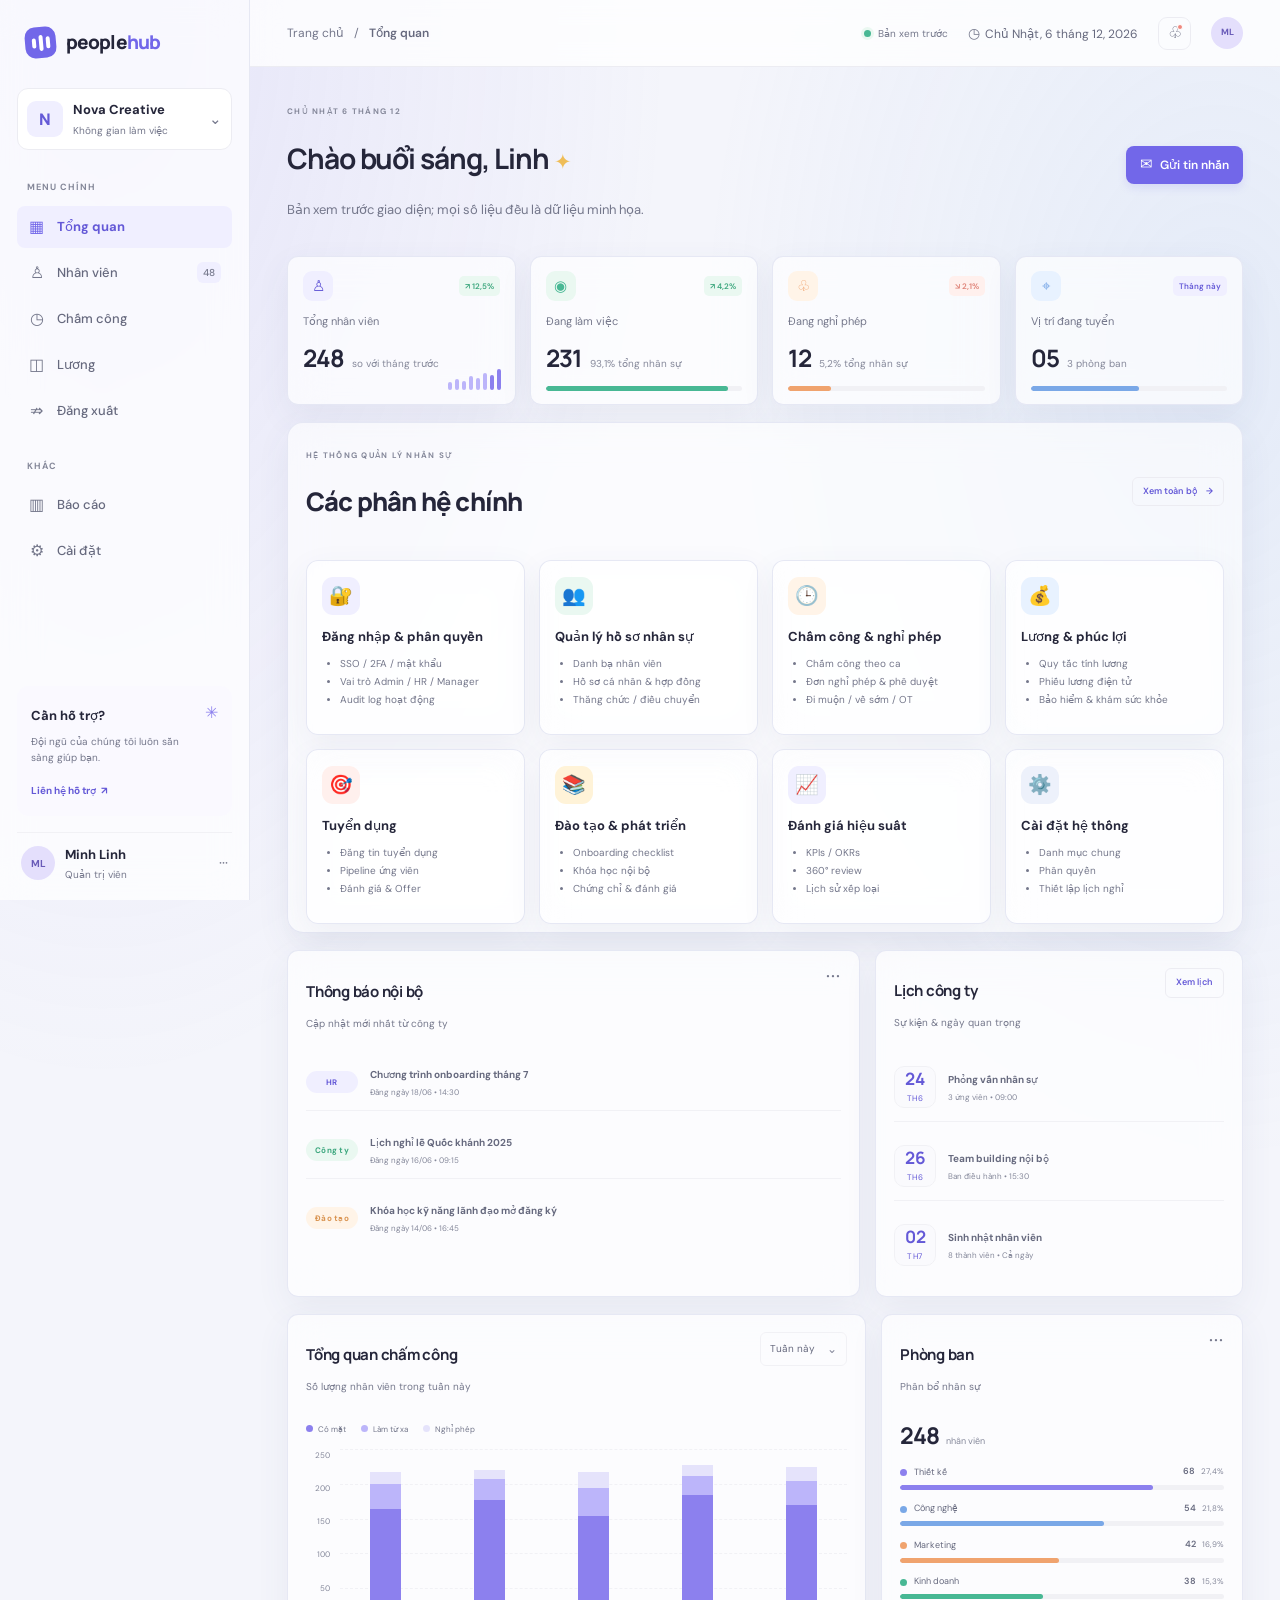
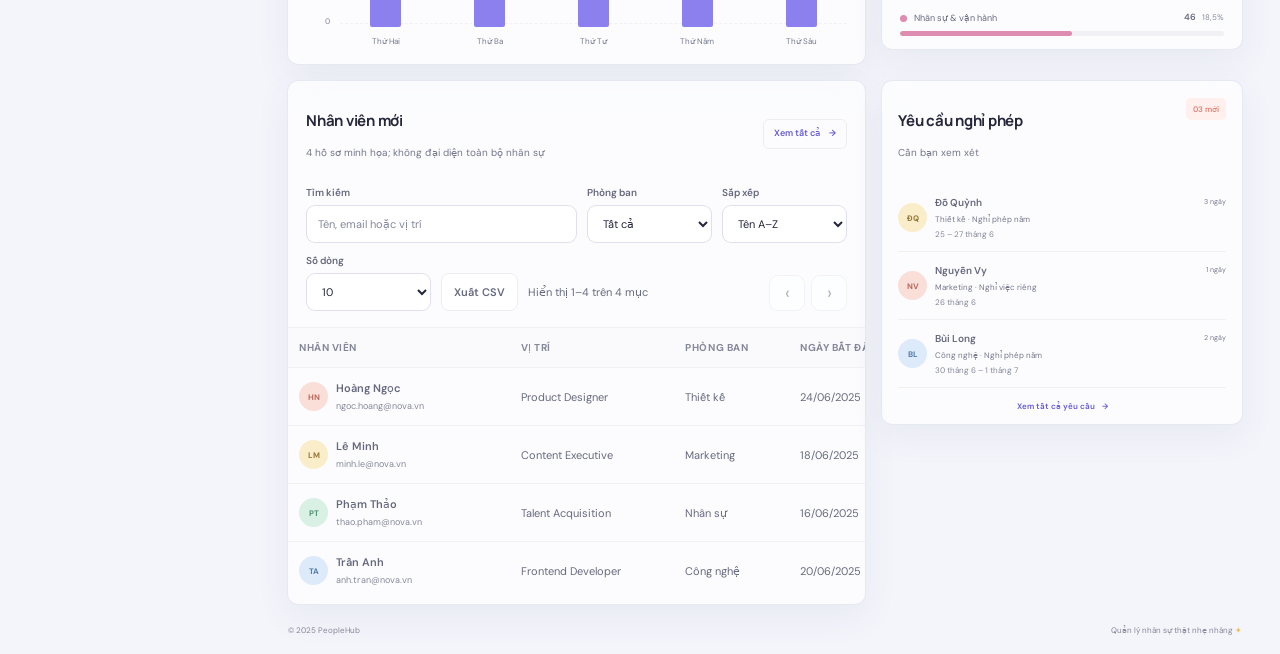
==== index.html @ 9f0952b0 "Add files via upload" ====
<!doctype html>
<html lang="vi">
  <head>
    <meta charset="utf-8">
    <meta name="viewport" content="width=device-width, initial-scale=1">
    <meta
      name="description"
      content="Bảng điều khiển quản lý nhân sự tổng quan: nhân viên, phòng ban, chấm công và hoạt động."
    >
    <title>Nhân sự — Bảng điều khiển</title>
    <link rel="preconnect" href="https://fonts.googleapis.com">
    <link rel="preconnect" href="https://fonts.gstatic.com" crossorigin>
    <link
      href="https://fonts.googleapis.com/css2?family=DM+Sans:wght@400;500;600;700&family=Manrope:wght@400;500;600;700;800&display=swap"
      rel="stylesheet"
    >
    <link rel="stylesheet" href="styles.css">
    <script defer src="app.js"></script>
  </head>
  <body>
    <a class="skip-link" href="#overview">Chuyển đến nội dung chính</a>
    <div class="app-shell">
      <aside class="sidebar" aria-label="Thanh điều hướng">
        <a class="brand" href="#overview" aria-label="PeopleHub, về tổng quan">
          <span class="brand-mark" aria-hidden="true"><span></span><span></span><span></span></span>
          <span>people<span>hub</span></span>
        </a>

        <div class="workspace">
          <span class="workspace-icon" aria-hidden="true">N</span>
          <span class="workspace-copy"><strong>Nova Creative</strong><small>Không gian làm việc</small></span>
          <span class="chevron" aria-hidden="true">⌄</span>
        </div>

        <nav class="side-nav" aria-label="Điều hướng chính">
          <p class="nav-label">MENU CHÍNH</p>
          <a class="nav-link is-active" href="index.html" aria-current="page">
            <span class="nav-icon" aria-hidden="true">▦</span>Tổng quan
          </a>
          <a class="nav-link" href="employees.html">
            <span class="nav-icon" aria-hidden="true">♙</span>Nhân viên
            <span class="nav-badge">48</span>
          </a>
          <a class="nav-link" href="attendance.html">
            <span class="nav-icon" aria-hidden="true">◷</span>Chấm công
          </a>
          <a class="nav-link" href="payroll.html">
            <span class="nav-icon" aria-hidden="true">◫</span>Lương
          </a>
          <a class="nav-link" href="login.html">
            <span class="nav-icon" aria-hidden="true">⇏</span>Đăng xuất
          </a>

          <p class="nav-label nav-label-spaced">KHÁC</p>
          <a class="nav-link" href="index.html#overview">
            <span class="nav-icon" aria-hidden="true">▥</span>Báo cáo
          </a>
          <a class="nav-link" href="index.html#overview">
            <span class="nav-icon" aria-hidden="true">⚙</span>Cài đặt
          </a>
        </nav>

        <div class="sidebar-bottom">
          <div class="help-card">
            <span class="help-sparkle" aria-hidden="true">✳</span>
            <strong>Cần hỗ trợ?</strong>
            <p>Đội ngũ của chúng tôi luôn sẵn sàng giúp bạn.</p>
            <a href="mailto:support@peoplehub.vn">Liên hệ hỗ trợ <span aria-hidden="true">↗</span></a>
          </div>
          <a class="user-profile" href="#overview">
            <span class="avatar avatar-violet">ML</span>
            <span class="user-copy"><strong>Minh Linh</strong><small>Quản trị viên</small></span>
            <span class="chevron" aria-hidden="true">···</span>
          </a>
        </div>
      </aside>

      <main class="main-area" id="overview">
        <header class="topbar">
          <div class="breadcrumbs"><span>Trang chủ</span><span aria-hidden="true">/</span><strong>Tổng quan</strong></div>
          <div class="topbar-actions">
            <span class="sync-status" role="status" aria-label="Dữ liệu minh họa">
              <span class="sync-label">Bản xem trước</span>
            </span>
            <span class="today-label"><span aria-hidden="true">◷</span><time data-current-date></time></span>
            <a class="icon-button" href="#leave" aria-label="Thông báo">
              <span aria-hidden="true">♧</span><i></i>
            </a>
            <a class="topbar-avatar avatar avatar-violet" href="#overview" aria-label="Hồ sơ Minh Linh">ML</a>
          </div>
        </header>

        <div class="page-content">
          <section class="welcome-row" aria-labelledby="welcome-title">
            <div>
              <p class="overline"><time data-current-date="welcome"></time></p>
              <h1 id="welcome-title">Chào buổi sáng, Linh <span aria-hidden="true">✦</span></h1>
              <p class="welcome-copy">Bản xem trước giao diện; mọi số liệu đều là dữ liệu minh họa.</p>
            </div>
            <a
              class="primary-button"
              href="mailto:support@peoplehub.vn?subject=Tin%20nh%E1%BA%AFn%20t%E1%BB%AB%20PeopleHub"
            >
              <span aria-hidden="true">✉</span> Gửi tin nhắn
            </a>
          </section>

          <section class="stats-grid" aria-label="Chỉ số nhân sự tổng quan">
            <article class="stat-card">
              <div class="stat-top">
                <span class="stat-icon icon-lavender" aria-hidden="true">♙</span>
                <span class="stat-change positive">↗ 12,5%</span>
              </div>
              <p class="stat-label">Tổng nhân viên</p>
              <div class="stat-value-row"><strong class="stat-value">248</strong><span class="stat-caption">so với tháng trước</span></div>
              <div class="mini-bars" aria-hidden="true"><i></i><i></i><i></i><i></i><i></i><i></i><i></i><i></i></div>
            </article>
            <article class="stat-card">
              <div class="stat-top">
                <span class="stat-icon icon-mint" aria-hidden="true">◉</span>
                <span class="stat-change positive">↗ 4,2%</span>
              </div>
              <p class="stat-label">Đang làm việc</p>
              <div class="stat-value-row"><strong class="stat-value">231</strong><span class="stat-caption">93,1% tổng nhân sự</span></div>
              <div class="progress-track"><span class="progress-fill fill-green width-93"></span></div>
            </article>
            <article class="stat-card">
              <div class="stat-top">
                <span class="stat-icon icon-peach" aria-hidden="true">♧</span>
                <span class="stat-change negative">↘ 2,1%</span>
              </div>
              <p class="stat-label">Đang nghỉ phép</p>
              <div class="stat-value-row"><strong class="stat-value">12</strong><span class="stat-caption">5,2% tổng nhân sự</span></div>
              <div class="progress-track"><span class="progress-fill fill-orange width-22"></span></div>
            </article>
            <article class="stat-card">
              <div class="stat-top">
                <span class="stat-icon icon-blue" aria-hidden="true">⌖</span>
                <span class="stat-change neutral">Tháng này</span>
              </div>
              <p class="stat-label">Vị trí đang tuyển</p>
              <div class="stat-value-row"><strong class="stat-value">05</strong><span class="stat-caption">3 phòng ban</span></div>
              <div class="progress-track"><span class="progress-fill fill-blue width-55"></span></div>
            </article>
          </section>

          <section class="feature-strip" aria-labelledby="feature-title">
            <div class="section-header">
              <div>
                <p class="overline">HỆ THỐNG QUẢN LÝ NHÂN SỰ</p>
                <h2 id="feature-title">Các phân hệ chính</h2>
              </div>
              <a class="secondary-button" href="#employees">Xem toàn bộ <span aria-hidden="true">→</span></a>
            </div>
            <div class="module-grid">
              <article class="module-card">
                <span class="module-icon icon-lavender" aria-hidden="true">🔐</span>
                <h3>Đăng nhập & phân quyền</h3>
                <ul>
                  <li>SSO / 2FA / mật khẩu</li>
                  <li>Vai trò Admin / HR / Manager</li>
                  <li>Audit log hoạt động</li>
                </ul>
              </article>
              <article class="module-card">
                <span class="module-icon icon-mint" aria-hidden="true">👥</span>
                <h3>Quản lý hồ sơ nhân sự</h3>
                <ul>
                  <li>Danh bạ nhân viên</li>
                  <li>Hồ sơ cá nhân & hợp đồng</li>
                  <li>Thăng chức / điều chuyển</li>
                </ul>
              </article>
              <article class="module-card">
                <span class="module-icon icon-peach" aria-hidden="true">🕒</span>
                <h3>Chấm công & nghỉ phép</h3>
                <ul>
                  <li>Chấm công theo ca</li>
                  <li>Đơn nghỉ phép & phê duyệt</li>
                  <li>Đi muộn / về sớm / OT</li>
                </ul>
              </article>
              <article class="module-card">
                <span class="module-icon icon-blue" aria-hidden="true">💰</span>
                <h3>Lương & phúc lợi</h3>
                <ul>
                  <li>Quy tắc tính lương</li>
                  <li>Phiếu lương điện tử</li>
                  <li>Bảo hiểm & khám sức khỏe</li>
                </ul>
              </article>
              <article class="module-card">
                <span class="module-icon icon-rose" aria-hidden="true">🎯</span>
                <h3>Tuyển dụng</h3>
                <ul>
                  <li>Đăng tin tuyển dụng</li>
                  <li>Pipeline ứng viên</li>
                  <li>Đánh giá & Offer</li>
                </ul>
              </article>
              <article class="module-card">
                <span class="module-icon icon-gold" aria-hidden="true">📚</span>
                <h3>Đào tạo & phát triển</h3>
                <ul>
                  <li>Onboarding checklist</li>
                  <li>Khóa học nội bộ</li>
                  <li>Chứng chỉ & đánh giá</li>
                </ul>
              </article>
              <article class="module-card">
                <span class="module-icon icon-purple" aria-hidden="true">📈</span>
                <h3>Đánh giá hiệu suất</h3>
                <ul>
                  <li>KPIs / OKRs</li>
                  <li>360° review</li>
                  <li>Lịch sử xếp loại</li>
                </ul>
              </article>
              <article class="module-card">
                <span class="module-icon icon-slate" aria-hidden="true">⚙️</span>
                <h3>Cài đặt hệ thống</h3>
                <ul>
                  <li>Danh mục chung</li>
                  <li>Phân quyền</li>
                  <li>Thiết lập lịch nghỉ</li>
                </ul>
              </article>
            </div>
          </section>

          <section class="info-grid" aria-label="Thông tin và lịch công ty">
            <article class="panel announcements-panel">
              <div class="panel-heading">
                <div>
                  <h2>Thông báo nội bộ</h2>
                  <p>Cập nhật mới nhất từ công ty</p>
                </div>
                <a class="more-link" href="#overview" aria-label="Xem thêm thông báo">···</a>
              </div>
              <div class="announcement-list">
                <div class="announcement-item">
                  <span class="announcement-tag tag-purple">HR</span>
                  <div>
                    <strong>Chương trình onboarding tháng 7</strong>
                    <small>Đăng ngày 18/06 • 14:30</small>
                  </div>
                </div>
                <div class="announcement-item">
                  <span class="announcement-tag tag-green">Công ty</span>
                  <div>
                    <strong>Lịch nghỉ lễ Quốc khánh 2025</strong>
                    <small>Đăng ngày 16/06 • 09:15</small>
                  </div>
                </div>
                <div class="announcement-item">
                  <span class="announcement-tag tag-orange">Đào tạo</span>
                  <div>
                    <strong>Khóa học kỹ năng lãnh đạo mở đăng ký</strong>
                    <small>Đăng ngày 14/06 • 16:45</small>
                  </div>
                </div>
              </div>
            </article>

            <article class="panel calendar-panel">
              <div class="panel-heading">
                <div>
                  <h2>Lịch công ty</h2>
                  <p>Sự kiện & ngày quan trọng</p>
                </div>
                <a class="secondary-button small-button" href="#overview">Xem lịch</a>
              </div>
              <div class="event-list">
                <div class="event-item">
                  <div class="event-date"><strong>24</strong><span>Th6</span></div>
                  <div class="event-copy"><strong>Phỏng vấn nhân sự</strong><small>3 ứng viên • 09:00</small></div>
                </div>
                <div class="event-item">
                  <div class="event-date"><strong>26</strong><span>Th6</span></div>
                  <div class="event-copy"><strong>Team building nội bộ</strong><small>Ban điều hành • 15:30</small></div>
                </div>
                <div class="event-item">
                  <div class="event-date"><strong>02</strong><span>Th7</span></div>
                  <div class="event-copy"><strong>Sinh nhật nhân viên</strong><small>8 thành viên • Cả ngày</small></div>
                </div>
              </div>
            </article>
          </section>

          <div class="dashboard-grid">
            <section class="panel attendance-panel" id="attendance" aria-labelledby="attendance-title">
              <div class="panel-heading">
                <div>
                  <h2 id="attendance-title">Tổng quan chấm công</h2>
                  <p>Số lượng nhân viên trong tuần này</p>
                </div>
                <a class="select-control" href="#attendance">Tuần này <span aria-hidden="true">⌄</span></a>
              </div>
              <div class="chart-legend">
                <span><i class="legend-dot legend-present"></i>Có mặt</span>
                <span><i class="legend-dot legend-remote"></i>Làm từ xa</span>
                <span><i class="legend-dot legend-absent"></i>Nghỉ phép</span>
              </div>
              <div class="chart" role="img" aria-label="Biểu đồ cột chấm công từ thứ Hai đến thứ Sáu">
                <div class="chart-y-labels" aria-hidden="true"><span>250</span><span>200</span><span>150</span><span>100</span><span>50</span><span>0</span></div>
                <div class="chart-plot">
                  <div class="chart-grid-lines" aria-hidden="true"><i></i><i></i><i></i><i></i><i></i><i></i></div>
                  <div class="bar-groups">
                    <div class="bar-group"><div class="bar-stack"><i class="bar-present bar-height-67"></i><i class="bar-remote bar-height-14"></i><i class="bar-absent bar-height-7"></i></div><span>Thứ Hai</span></div>
                    <div class="bar-group"><div class="bar-stack"><i class="bar-present bar-height-72"></i><i class="bar-remote bar-height-12"></i><i class="bar-absent bar-height-5"></i></div><span>Thứ Ba</span></div>
                    <div class="bar-group"><div class="bar-stack"><i class="bar-present bar-height-63"></i><i class="bar-remote bar-height-16"></i><i class="bar-absent bar-height-9"></i></div><span>Thứ Tư</span></div>
                    <div class="bar-group"><div class="bar-stack"><i class="bar-present bar-height-75"></i><i class="bar-remote bar-height-11"></i><i class="bar-absent bar-height-6"></i></div><span>Thứ Năm</span></div>
                    <div class="bar-group"><div class="bar-stack"><i class="bar-present bar-height-69"></i><i class="bar-remote bar-height-14"></i><i class="bar-absent bar-height-8"></i></div><span>Thứ Sáu</span></div>
                  </div>
                </div>
              </div>
            </section>

            <section class="panel departments-panel" id="departments" aria-labelledby="departments-title">
              <div class="panel-heading">
                <div><h2 id="departments-title">Phòng ban</h2><p>Phân bổ nhân sự</p></div>
                <a class="more-link" href="#departments" aria-label="Xem thêm phòng ban">···</a>
              </div>
              <div class="department-total"><strong>248</strong><span>nhân viên</span></div>
              <div class="department-list">
                <div class="department-item">
                  <div class="department-meta"><span><i class="department-dot dot-purple"></i>Thiết kế</span><strong>68 <small>27,4%</small></strong></div>
                  <div class="progress-track"><span class="progress-fill fill-purple width-78"></span></div>
                </div>
                <div class="department-item">
                  <div class="department-meta"><span><i class="department-dot dot-blue"></i>Công nghệ</span><strong>54 <small>21,8%</small></strong></div>
                  <div class="progress-track"><span class="progress-fill fill-blue width-63"></span></div>
                </div>
                <div class="department-item">
                  <div class="department-meta"><span><i class="department-dot dot-orange"></i>Marketing</span><strong>42 <small>16,9%</small></strong></div>
                  <div class="progress-track"><span class="progress-fill fill-orange width-49"></span></div>
                </div>
                <div class="department-item">
                  <div class="department-meta"><span><i class="department-dot dot-green"></i>Kinh doanh</span><strong>38 <small>15,3%</small></strong></div>
                  <div class="progress-track"><span class="progress-fill fill-green width-44"></span></div>
                </div>
                <div class="department-item">
                  <div class="department-meta"><span><i class="department-dot dot-pink"></i>Nhân sự & vận hành</span><strong>46 <small>18,5%</small></strong></div>
                  <div class="progress-track"><span class="progress-fill fill-pink width-53"></span></div>
                </div>
              </div>
            </section>

            <section class="panel employees-panel" id="employees" aria-labelledby="employees-title">
              <div class="panel-heading employee-heading">
                <div><h2 id="employees-title">Nhân viên mới</h2><p>4 hồ sơ minh họa; không đại diện toàn bộ nhân sự</p></div>
                <a class="secondary-button" href="employees.html">Xem tất cả <span aria-hidden="true">→</span></a>
              </div>
              <div class="data-table-tools dashboard-table-tools" data-table-controls>
                <label class="table-search">
                  <span>Tìm kiếm</span>
                  <input type="search" data-table-search placeholder="Tên, email hoặc vị trí" aria-label="Tìm kiếm nhân viên mới">
                </label>
                <label class="table-control">
                  <span>Phòng ban</span>
                  <select data-filter-column="2" aria-label="Lọc theo phòng ban">
                    <option value="">Tất cả</option>
                    <option>Thiết kế</option>
                    <option>Công nghệ</option>
                    <option>Marketing</option>
                    <option>Nhân sự</option>
                  </select>
                </label>
                <label class="table-control">
                  <span>Sắp xếp</span>
                  <select data-table-sort aria-label="Sắp xếp theo tên nhân viên">
                    <option value="asc">Tên A–Z</option>
                    <option value="desc">Tên Z–A</option>
                  </select>
                </label>
                <label class="table-control page-size-control">
                  <span>Số dòng</span>
                  <select data-page-size aria-label="Số dòng trên mỗi trang">
                    <option value="10">10</option>
                    <option value="20">20</option>
                    <option value="50">50</option>
                    <option value="all">All</option>
                  </select>
                </label>
                <button class="action-button" type="button" data-export-table>Xuất CSV</button>
                <p class="pagination-summary" data-pagination-summary role="status" aria-live="polite"></p>
                <div class="pagination-actions" aria-label="Điều hướng trang">
                  <button class="page-button" type="button" data-page-prev aria-label="Trang trước">‹</button>
                  <button class="page-button" type="button" data-page-next aria-label="Trang sau">›</button>
                </div>
              </div>
              <div class="table-wrap">
                <table class="data-table" aria-labelledby="employees-title">
                  <thead>
                    <tr><th scope="col">NHÂN VIÊN</th><th scope="col">VỊ TRÍ</th><th scope="col">PHÒNG BAN</th><th scope="col">NGÀY BẮT ĐẦU</th><th scope="col">TRẠNG THÁI</th></tr>
                  </thead>
                  <tbody>
                    <tr>
                      <td><div class="employee-cell"><span class="avatar avatar-coral">HN</span><span><strong>Hoàng Ngọc</strong><small>ngoc.hoang@nova.vn</small></span></div></td>
                      <td>Product Designer</td><td>Thiết kế</td><td>24/06/2025</td><td><span class="status-pill status-active">Đang làm việc</span></td>
                    </tr>
                    <tr>
                      <td><div class="employee-cell"><span class="avatar avatar-blue">TA</span><span><strong>Trần Anh</strong><small>anh.tran@nova.vn</small></span></div></td>
                      <td>Frontend Developer</td><td>Công nghệ</td><td>20/06/2025</td><td><span class="status-pill status-active">Đang làm việc</span></td>
                    </tr>
                    <tr>
                      <td><div class="employee-cell"><span class="avatar avatar-yellow">LM</span><span><strong>Lê Minh</strong><small>minh.le@nova.vn</small></span></div></td>
                      <td>Content Executive</td><td>Marketing</td><td>18/06/2025</td><td><span class="status-pill status-onboarding">Đang hội nhập</span></td>
                    </tr>
                    <tr>
                      <td><div class="employee-cell"><span class="avatar avatar-green">PT</span><span><strong>Phạm Thảo</strong><small>thao.pham@nova.vn</small></span></div></td>
                      <td>Talent Acquisition</td><td>Nhân sự</td><td>16/06/2025</td><td><span class="status-pill status-active">Đang làm việc</span></td>
                    </tr>
                  </tbody>
                </table>
              </div>
            </section>

            <section class="panel leave-panel" id="leave" aria-labelledby="leave-title">
              <div class="panel-heading">
                <div><h2 id="leave-title">Yêu cầu nghỉ phép</h2><p>Cần bạn xem xét</p></div>
                <span class="request-count">03 mới</span>
              </div>
              <div class="leave-list">
                <article class="leave-item">
                  <span class="avatar avatar-yellow">ĐQ</span>
                  <div class="leave-person"><strong>Đỗ Quỳnh</strong><span>Thiết kế · Nghỉ phép năm</span><small>25 – 27 tháng 6</small></div>
                  <span class="leave-days">3 ngày</span>
                </article>
                <article class="leave-item">
                  <span class="avatar avatar-coral">NV</span>
                  <div class="leave-person"><strong>Nguyễn Vy</strong><span>Marketing · Nghỉ việc riêng</span><small>26 tháng 6</small></div>
                  <span class="leave-days">1 ngày</span>
                </article>
                <article class="leave-item">
                  <span class="avatar avatar-blue">BL</span>
                  <div class="leave-person"><strong>Bùi Long</strong><span>Công nghệ · Nghỉ phép năm</span><small>30 tháng 6 – 1 tháng 7</small></div>
                  <span class="leave-days">2 ngày</span>
                </article>
              </div>
              <a class="leave-all-link" href="#leave">Xem tất cả yêu cầu <span aria-hidden="true">→</span></a>
            </section>
          </div>
          <footer class="page-footer"><span>© 2025 PeopleHub</span><span>Quản lý nhân sự thật nhẹ nhàng <span aria-hidden="true">✦</span></span></footer>
        </div>
      </main>
    </div>
  </body>
</html>
---- styles.css ----
:root {
  color-scheme: light;
  font-family: var(--font-body);
  color: var(--color-text);
  background: var(--color-canvas);
  font-synthesis: none;
  text-rendering: optimizeLegibility;
  -webkit-font-smoothing: antialiased;
  -moz-osx-font-smoothing: grayscale;
  font-weight: 400;
  --font-body: "DM Sans", sans-serif;
  --font-heading: "Manrope", sans-serif;
  --color-canvas: #f4f5fb;
  --color-surface: #fff;
  --color-surface-muted: #fafafd;
  --color-surface-glass: rgba(255, 255, 255, 0.78);
  --color-text: #25263a;
  --color-text-secondary: #66697e;
  --color-text-muted: #74778b;
  --color-text-faint: #85889a;
  --color-border: #ececf2;
  --color-border-soft: #f1f1f5;
  --color-primary: #7267e9;
  --color-primary-hover: #6156d7;
  --color-primary-strong: #6459d7;
  --color-primary-soft: #f0efff;
  --color-primary-pale: #faf9ff;
  --color-lavender: #8c80ee;
  --color-lavender-light: #bcb5fa;
  --color-lavender-pale: #e5e3fb;
  --color-success: #48b894;
  --color-success-strong: #3da77e;
  --color-success-soft: #eaf8f1;
  --color-warning: #f0a36e;
  --color-warning-strong: #d99350;
  --color-warning-soft: #fff4e8;
  --color-danger: #df8277;
  --color-danger-soft: #fff0ed;
  --color-info: #7aa8e7;
  --color-info-soft: #e8f2ff;
  --color-rose: #df8cb1;
  --color-alert: #ef887e;
  --color-accent-yellow: #efbd57;
  --color-avatar-violet-bg: #e4dffc;
  --color-avatar-violet-text: #695bb8;
  --color-avatar-coral-bg: #f9dfd7;
  --color-avatar-coral-text: #ba685c;
  --color-avatar-blue-bg: #dceafa;
  --color-avatar-blue-text: #527ca8;
  --color-avatar-yellow-bg: #faedc9;
  --color-avatar-yellow-text: #967838;
  --color-avatar-green-bg: #d9f0e5;
  --color-avatar-green-text: #4d9271;
  --color-shadow: #30305205;
  --color-shadow-primary: #7065e826;
  --color-focus: #aaa4ff;
  --purple: #7267e9;
}

* {
  box-sizing: border-box;
}

html {
  min-width: 300px;
  font-size: 16px;
  scroll-behavior: smooth;
}

body {
  min-width: 300px;
  min-height: 100vh;
  margin: 0;
  background: var(--color-canvas);
  font-size: 1rem;
  line-height: 1.5;
}

a {
  color: inherit;
  text-decoration: none;
}

a:focus-visible {
  outline: 3px solid var(--color-focus);
  outline-offset: 3px;
}

button,
a {
  -webkit-tap-highlight-color: transparent;
}

.app-shell {
  min-height: 100vh;
}

.sidebar {
  position: fixed;
  z-index: 2;
  inset: 0 auto 0 0;
  display: flex;
  width: 250px;
  flex-direction: column;
  padding: 27px 17px 18px;
  border-right: 1px solid var(--color-border);
  background: var(--color-surface);
}

.brand {
  display: inline-flex;
  align-items: center;
  gap: 10px;
  align-self: flex-start;
  margin: 0 0 30px 8px;
  color: var(--color-text);
  font-family: var(--font-heading);
  font-size: 19px;
  font-weight: 800;
  letter-spacing: -0.9px;
}

.brand > span:last-child > span {
  color: var(--purple);
}

.brand-mark {
  position: relative;
  display: flex;
  width: 31px;
  height: 31px;
  align-items: center;
  justify-content: center;
  gap: 3px;
  border-radius: 10px;
  background: var(--purple);
  transform: rotate(-5deg);
}

.brand-mark span {
  width: 4px;
  border-radius: 3px;
  background: white;
}

.brand-mark span:nth-child(1) {
  height: 10px;
}

.brand-mark span:nth-child(2) {
  height: 16px;
}

.brand-mark span:nth-child(3) {
  height: 12px;
}

.workspace {
  display: flex;
  min-height: 62px;
  align-items: center;
  gap: 10px;
  padding: 9px;
  border: 1px solid var(--color-border);
  border-radius: 11px;
  background: var(--color-surface);
}

.workspace-icon {
  display: grid;
  width: 36px;
  height: 36px;
  flex: 0 0 auto;
  place-items: center;
  border-radius: 9px;
  background: var(--color-primary-soft);
  color: var(--color-primary-strong);
  font-family: var(--font-heading);
  font-size: 16px;
  font-weight: 800;
}

.workspace-copy,
.user-copy {
  display: grid;
  min-width: 0;
  gap: 3px;
}

.workspace-copy strong,
.user-copy strong {
  overflow: hidden;
  color: var(--color-text);
  font-size: 13px;
  font-weight: 700;
  text-overflow: ellipsis;
  white-space: nowrap;
}

.workspace-copy small,
.user-copy small {
  color: var(--color-text-muted);
  font-size: 10px;
}

.chevron {
  margin-left: auto;
  color: var(--color-text-muted);
  font-size: 15px;
}

.side-nav {
  display: grid;
  gap: 4px;
  margin-top: 31px;
}

.nav-label {
  margin: 0 0 7px 10px;
  color: var(--color-text-faint);
  font-size: 9px;
  font-weight: 700;
  letter-spacing: 1px;
}

.nav-label-spaced {
  margin-top: 24px;
}

.nav-link {
  position: relative;
  display: flex;
  min-height: 42px;
  align-items: center;
  gap: 12px;
  padding: 0 11px;
  border-radius: 8px;
  color: var(--color-text-secondary);
  font-size: 13px;
  font-weight: 500;
  transition: background-color 160ms ease, color 160ms ease;
}

.nav-link:hover {
  background: var(--color-primary-soft);
  color: var(--purple);
}

.nav-link.is-active {
  background: var(--color-primary-soft);
  color: var(--color-primary-strong);
  font-weight: 700;
}

.nav-icon {
  width: 17px;
  color: var(--color-text-muted);
  font-size: 16px;
  text-align: center;
}

.is-active .nav-icon {
  color: var(--color-primary);
}

.nav-badge {
  min-width: 23px;
  margin-left: auto;
  padding: 3px 6px;
  border-radius: 6px;
  background: var(--color-primary-soft);
  color: var(--color-text-muted);
  font-size: 10px;
  text-align: center;
}

.notification-dot {
  width: 7px;
  height: 7px;
  margin-left: auto;
  border-radius: 50%;
  background: var(--color-danger);
  box-shadow: 0 0 0 3px var(--color-danger-soft);
}

.sidebar-bottom {
  display: grid;
  gap: 16px;
  margin-top: auto;
}

.help-card {
  position: relative;
  padding: 16px 13px 14px;
  border: 1px solid var(--color-primary-pale);
  border-radius: 11px;
  background: linear-gradient(145deg, var(--color-primary-pale), var(--color-primary-pale));
}

.help-sparkle {
  position: absolute;
  top: 14px;
  right: 13px;
  color: var(--color-lavender);
  font-size: 16px;
}

.help-card strong {
  color: var(--color-text);
  font-size: 13px;
}

.help-card p {
  max-width: 165px;
  margin: 7px 0 11px;
  color: var(--color-text-muted);
  font-size: 10px;
  line-height: 1.6;
}

.help-card a {
  display: inline-flex;
  align-items: center;
  gap: 5px;
  color: var(--color-primary-strong);
  font-size: 10px;
  font-weight: 700;
}

.user-profile {
  display: flex;
  align-items: center;
  gap: 10px;
  padding: 12px 4px 0;
  border-top: 1px solid var(--color-border-soft);
}

.avatar {
  display: inline-grid;
  width: 34px;
  height: 34px;
  flex: 0 0 auto;
  place-items: center;
  overflow: hidden;
  border-radius: 50%;
  font-size: 10px;
  font-weight: 700;
}

.avatar-violet {
  background: var(--color-avatar-violet-bg);
  color: var(--color-avatar-violet-text);
}

.avatar-coral {
  background: var(--color-avatar-coral-bg);
  color: var(--color-avatar-coral-text);
}

.avatar-blue {
  background: var(--color-avatar-blue-bg);
  color: var(--color-avatar-blue-text);
}

.avatar-yellow {
  background: var(--color-avatar-yellow-bg);
  color: var(--color-avatar-yellow-text);
}

.avatar-green {
  background: var(--color-avatar-green-bg);
  color: var(--color-avatar-green-text);
}

.main-area {
  min-height: 100vh;
  margin-left: 250px;
}

.topbar {
  position: sticky;
  z-index: 1;
  top: 0;
  display: flex;
  height: 67px;
  align-items: center;
  justify-content: space-between;
  padding: 0 37px;
  border-bottom: 1px solid var(--color-border);
  background: var(--color-surface-glass);
  backdrop-filter: blur(14px);
}

.breadcrumbs {
  display: flex;
  align-items: center;
  gap: 10px;
  color: var(--color-text-muted);
  font-size: 12px;
}

.breadcrumbs strong {
  color: var(--color-text-secondary);
  font-weight: 600;
}

.topbar-actions {
  display: flex;
  align-items: center;
  gap: 20px;
}

.sync-status {
  display: inline-flex;
  align-items: center;
  gap: 7px;
  color: var(--color-text-muted);
  font-size: 10px;
  white-space: nowrap;
}

.sync-status::before {
  width: 7px;
  height: 7px;
  border-radius: 50%;
  background: var(--color-success);
  box-shadow: 0 0 0 3px var(--color-success-soft);
  content: "";
}

.loading-spinner {
  width: 17px;
  height: 17px;
  flex: 0 0 auto;
  border: 2px solid var(--color-lavender-pale);
  border-top-color: var(--color-primary);
  border-radius: 50%;
  animation: spinner-rotate 800ms linear infinite;
}

@keyframes spinner-rotate {
  to {
    transform: rotate(360deg);
  }
}

.today-label {
  color: var(--color-text-secondary);
  font-size: 12px;
}

.today-label span {
  padding-right: 5px;
  color: var(--color-text-muted);
  font-size: 14px;
}

.icon-button {
  position: relative;
  display: grid;
  width: 33px;
  height: 33px;
  place-items: center;
  border: 1px solid var(--color-border);
  border-radius: 9px;
  color: var(--color-text-secondary);
  font-size: 16px;
}

.icon-button i {
  position: absolute;
  top: 6px;
  right: 7px;
  width: 6px;
  height: 6px;
  border: 1px solid var(--color-surface);
  border-radius: 50%;
  background: var(--color-alert);
}

.topbar-avatar {
  width: 32px;
  height: 32px;
  font-size: 9px;
}

.page-content {
  width: min(100%, 1450px);
  margin: 0 auto;
  padding: 30px 37px 18px;
}

.welcome-row {
  display: flex;
  align-items: center;
  justify-content: space-between;
  gap: 20px;
  margin-bottom: 23px;
}

.overline {
  margin-bottom: 8px;
  color: var(--color-text-faint);
  font-size: 8px;
  font-weight: 700;
  letter-spacing: 1.25px;
}

.welcome-row h1 {
  color: var(--color-text);
  font-family: var(--font-heading);
  font-size: clamp(22px, 2.2vw, 29px);
  font-weight: 700;
  letter-spacing: -1.1px;
  line-height: 1.3;
}

.welcome-row h1 span {
  color: var(--color-accent-yellow);
  font-size: 21px;
}

.welcome-copy {
  margin-top: 5px;
  color: var(--color-text-muted);
  font-size: 13px;
}

.primary-button {
  display: inline-flex;
  transform: translateY(0) scale(1);
  min-height: 38px;
  align-items: center;
  justify-content: center;
  gap: 7px;
  padding: 0 14px;
  border-radius: 8px;
  background: var(--color-primary);
  box-shadow: 0 4px 9px var(--color-shadow-primary);
  color: white;
  font-size: 12px;
  font-weight: 600;
  transition:
    background-color 220ms cubic-bezier(0.22, 1, 0.36, 1),
    box-shadow 220ms cubic-bezier(0.22, 1, 0.36, 1),
    transform 220ms cubic-bezier(0.22, 1, 0.36, 1);
}

.primary-button:hover {
  background: var(--color-primary-hover);
  box-shadow: 0 8px 16px var(--color-shadow-primary);
  transform: translateY(-3px);
}

.feature-strip {
  margin-bottom: 17px;
  padding: 18px 18px 8px;
  border: 1px solid var(--color-border);
  border-radius: 16px;
  background: linear-gradient(180deg, rgba(255, 255, 255, 0.96), rgba(248, 249, 255, 0.95));
  box-shadow: 0 10px 22px rgba(102, 111, 175, 0.06);
}

.section-header {
  display: flex;
  align-items: center;
  justify-content: space-between;
  gap: 16px;
  margin-bottom: 18px;
}

.section-header h2 {
  color: var(--color-text);
  font-family: var(--font-heading);
  font-size: clamp(20px, 2vw, 27px);
  font-weight: 800;
  letter-spacing: -0.8px;
}

.module-grid {
  display: grid;
  grid-template-columns: repeat(4, minmax(0, 1fr));
  gap: 14px;
}

.module-card {
  min-height: 175px;
  padding: 16px 15px 14px;
  border: 1px solid var(--color-border-soft);
  border-radius: 12px;
  background: rgba(255, 255, 255, 0.7);
  transition: transform 180ms ease, box-shadow 180ms ease, border-color 180ms ease;
}

.module-card:hover {
  transform: translateY(-3px);
  border-color: rgba(114, 103, 233, 0.35);
  box-shadow: 0 12px 20px rgba(112, 101, 232, 0.08);
}

.module-icon {
  display: inline-grid;
  width: 38px;
  height: 38px;
  place-items: center;
  border-radius: 11px;
  font-size: 19px;
}

.icon-rose {
  background: var(--color-danger-soft);
  color: var(--color-rose);
}

.icon-gold {
  background: #fff3d8;
  color: #d39a18;
}

.icon-purple {
  background: var(--color-primary-soft);
  color: var(--color-primary-strong);
}

.icon-slate {
  background: #edf1fb;
  color: #5d6b88;
}

.module-card h3 {
  margin: 12px 0 8px;
  color: var(--color-text);
  font-size: 13px;
  font-weight: 700;
}

.module-card ul {
  margin: 0;
  padding-left: 18px;
  color: var(--color-text-muted);
  font-size: 10px;
  line-height: 1.8;
}

.info-grid {
  display: grid;
  grid-template-columns: minmax(0, 1.4fr) minmax(250px, 0.9fr);
  gap: 15px;
  margin-bottom: 17px;
}

.announcements-panel,
.calendar-panel {
  min-height: 230px;
}

.announcement-list,
.event-list {
  display: grid;
  gap: 12px;
  margin-top: 14px;
}

.announcement-item,
.event-item {
  display: flex;
  align-items: center;
  gap: 12px;
  padding: 12px 0;
  border-bottom: 1px solid var(--color-border-soft);
}

.announcement-item:last-child,
.event-item:last-child {
  border-bottom: 0;
}

.announcement-tag {
  display: inline-flex;
  min-width: 52px;
  align-items: center;
  justify-content: center;
  padding: 5px 7px;
  border-radius: 999px;
  font-size: 8px;
  font-weight: 700;
  letter-spacing: 0.04em;
}

.tag-purple {
  background: var(--color-primary-soft);
  color: var(--color-primary-strong);
}

.tag-green {
  background: var(--color-success-soft);
  color: var(--color-success-strong);
}

.tag-orange {
  background: var(--color-warning-soft);
  color: var(--color-warning-strong);
}

.announcement-item div,
.event-copy {
  display: grid;
  gap: 4px;
  min-width: 0;
}

.announcement-item strong,
.event-copy strong {
  color: var(--color-text-secondary);
  font-size: 10px;
  font-weight: 700;
}

.announcement-item small,
.event-copy small {
  color: var(--color-text-faint);
  font-size: 8px;
}

.event-date {
  display: inline-grid;
  width: 42px;
  height: 42px;
  place-items: center;
  border: 1px solid var(--color-border-soft);
  border-radius: 10px;
  background: var(--color-surface-muted);
  color: var(--color-primary-strong);
  text-align: center;
}

.event-date strong {
  display: block;
  font-family: var(--font-heading);
  font-size: 17px;
  line-height: 1;
}

.event-date span {
  font-size: 8px;
  letter-spacing: 0.08em;
  text-transform: uppercase;
}

.small-button {
  padding: 7px 10px;
  font-size: 8px;
}

.primary-button:active {
  box-shadow: 0 2px 5px var(--color-shadow-primary);
  transform: scale(0.95);
}

.primary-button span {
  font-size: 15px;
  line-height: 1;
}

.stats-grid {
  display: grid;
  grid-template-columns: repeat(4, minmax(0, 1fr));
  gap: 14px;
  margin-bottom: 17px;
}

.stat-card,
.panel {
  min-width: 0;
  border: 1px solid var(--color-border);
  border-radius: 11px;
  background: var(--color-surface);
  box-shadow: 0 3px 12px var(--color-shadow);
}

.stat-card {
  position: relative;
  min-height: 143px;
  overflow: hidden;
  padding: 14px 15px 13px;
}

.stat-top {
  display: flex;
  align-items: center;
  justify-content: space-between;
}

.stat-icon {
  display: grid;
  width: 30px;
  height: 30px;
  place-items: center;
  border-radius: 9px;
  font-size: 15px;
}

.icon-lavender {
  background: var(--color-primary-soft);
  color: var(--color-primary-strong);
}

.icon-mint {
  background: var(--color-success-soft);
  color: var(--color-success);
}

.icon-peach {
  background: var(--color-warning-soft);
  color: var(--color-warning);
}

.icon-blue {
  background: var(--color-info-soft);
  color: var(--color-info);
}

.stat-change {
  padding: 4px 6px;
  border-radius: 5px;
  font-size: 8px;
  font-weight: 600;
}

.positive {
  background: var(--color-success-soft);
  color: var(--color-success-strong);
}

.negative {
  background: var(--color-danger-soft);
  color: var(--color-danger);
}

.neutral {
  background: var(--color-primary-soft);
  color: var(--color-primary-strong);
}

.stat-label {
  margin-top: 12px;
  color: var(--color-text-muted);
  font-size: 11px;
}

.stat-value-row {
  display: flex;
  align-items: baseline;
  gap: 8px;
  margin-top: 3px;
}

.stat-value {
  color: var(--color-text);
  font-family: var(--font-heading);
  font-size: 24px;
  font-weight: 700;
  letter-spacing: -1px;
}

.stat-caption {
  color: var(--color-text-faint);
  font-size: 10px;
}

.mini-bars {
  position: absolute;
  right: 14px;
  bottom: 14px;
  display: flex;
  height: 23px;
  align-items: end;
  gap: 3px;
}

.mini-bars i {
  width: 4px;
  height: var(--bar);
  border-radius: 3px;
  background: var(--color-lavender-light);
}

.mini-bars i:nth-last-child(-n + 2) {
  background: var(--color-lavender);
}

.progress-track {
  height: 5px;
  overflow: hidden;
  border-radius: 99px;
  background: var(--color-border-soft);
}

.stat-card > .progress-track {
  margin-top: 10px;
}

.progress-fill {
  display: block;
  height: 100%;
  border-radius: inherit;
}

.fill-green {
  background: var(--color-success);
}

.fill-orange {
  background: var(--color-warning);
}

.fill-blue {
  background: var(--color-info);
}

.fill-purple {
  background: var(--color-lavender);
}

.fill-pink {
  background: var(--color-rose);
}

.dashboard-grid {
  display: grid;
  grid-template-columns: minmax(0, 1.6fr) minmax(270px, 1fr);
  align-items: start;
  gap: 15px;
}

.panel {
  padding: 17px 18px;
}

.panel-heading {
  display: flex;
  align-items: flex-start;
  justify-content: space-between;
  gap: 12px;
}

.panel-heading h2 {
  color: var(--color-text);
  font-family: var(--font-heading);
  font-size: 15px;
  font-weight: 700;
  letter-spacing: -0.25px;
}

.panel-heading p {
  margin-top: 4px;
  color: var(--color-text-muted);
  font-size: 10px;
}

.attendance-panel,
.departments-panel {
  min-height: 304px;
}

.select-control {
  display: inline-flex;
  align-items: center;
  gap: 12px;
  padding: 7px 9px;
  border: 1px solid var(--color-border-soft);
  border-radius: 6px;
  color: var(--color-text-secondary);
  font-size: 10px;
}

.select-control span {
  color: var(--color-text-faint);
  font-size: 12px;
}

.chart-legend {
  display: flex;
  flex-wrap: wrap;
  gap: 15px;
  margin: 19px 0 8px;
  color: var(--color-text-muted);
  font-size: 8px;
}

.chart-legend span {
  display: inline-flex;
  align-items: center;
  gap: 5px;
}

.legend-dot,
.department-dot {
  display: inline-block;
  width: 7px;
  height: 7px;
  flex: 0 0 auto;
  border-radius: 50%;
}

.legend-present {
  background: var(--color-lavender);
}

.legend-remote {
  background: var(--color-lavender-light);
}

.legend-absent {
  background: var(--color-lavender-pale);
}

.chart {
  display: flex;
  height: 204px;
  gap: 10px;
}

.chart-y-labels {
  display: flex;
  width: 24px;
  flex-direction: column;
  justify-content: space-between;
  padding: 6px 0 20px;
  color: var(--color-text-faint);
  font-size: 8px;
  text-align: right;
}

.chart-plot {
  position: relative;
  flex: 1;
  min-width: 0;
}

.chart-grid-lines {
  position: absolute;
  inset: 6px 0 23px;
  display: flex;
  flex-direction: column;
  justify-content: space-between;
}

.chart-grid-lines i {
  width: 100%;
  border-top: 1px dashed var(--color-border-soft);
}

.bar-groups {
  position: absolute;
  inset: 6px 0 0;
  display: flex;
  align-items: stretch;
  justify-content: space-around;
  gap: 12px;
}

.bar-group {
  z-index: 1;
  display: flex;
  min-width: 30px;
  flex: 1;
  flex-direction: column;
  align-items: center;
  justify-content: flex-end;
  gap: 8px;
  color: var(--color-text-muted);
  font-size: 8px;
}

.bar-stack {
  display: flex;
  width: min(31px, 64%);
  height: calc(100% - 22px);
  flex-direction: column-reverse;
  justify-content: flex-start;
  overflow: hidden;
  border-radius: 5px 5px 2px 2px;
}

.bar-stack i {
  display: block;
  width: 100%;
}

.bar-present {
  background: var(--color-lavender);
}

.bar-remote {
  background: var(--color-lavender-light);
}

.bar-absent {
  background: var(--color-lavender-pale);
}

.departments-panel {
  padding-bottom: 13px;
}

.more-link {
  margin-top: -7px;
  color: var(--color-text-muted);
  font-size: 20px;
  letter-spacing: 1px;
}

.department-total {
  display: flex;
  align-items: baseline;
  gap: 7px;
  margin: 14px 0 13px;
}

.department-total strong {
  color: var(--color-text);
  font-family: var(--font-heading);
  font-size: 23px;
  letter-spacing: -1px;
}

.department-total span {
  color: var(--color-text-faint);
  font-size: 9px;
}

.department-list {
  display: grid;
  gap: 12px;
}

.department-item {
  display: grid;
  gap: 6px;
}

.department-meta {
  display: flex;
  align-items: center;
  justify-content: space-between;
  color: var(--color-text-secondary);
  font-size: 9px;
}

.department-meta > span {
  display: inline-flex;
  align-items: center;
  gap: 7px;
}

.department-meta strong {
  color: var(--color-text-secondary);
  font-size: 9px;
  font-weight: 600;
}

.department-meta small {
  padding-left: 4px;
  color: var(--color-text-faint);
  font-size: 8px;
  font-weight: 400;
}

.dot-purple {
  background: var(--color-lavender);
}

.dot-blue {
  background: var(--color-info);
}

.dot-orange {
  background: var(--color-warning);
}

.dot-green {
  background: var(--color-success);
}

.dot-pink {
  background: var(--color-rose);
}

.employees-panel {
  grid-column: 1;
  padding: 17px 0 5px;
}

.employee-heading {
  align-items: center;
  padding: 0 18px 15px;
}

.secondary-button {
  display: inline-flex;
  align-items: center;
  gap: 8px;
  padding: 7px 10px;
  border: 1px solid var(--color-border);
  border-radius: 6px;
  color: var(--color-primary-strong);
  font-size: 9px;
  font-weight: 600;
}

.secondary-button:hover,
.select-control:hover {
  border-color: var(--color-lavender-light);
  background: var(--color-primary-pale);
}

.table-wrap {
  width: 100%;
  overflow-x: auto;
}

table {
  width: 100%;
  border-collapse: collapse;
  text-align: left;
  white-space: nowrap;
}

thead {
  background: var(--color-surface-muted);
}

th {
  padding: 10px 11px;
  color: var(--color-text-faint);
  font-size: 9px;
  font-weight: 700;
  letter-spacing: 0.55px;
}

th:first-child,
td:first-child {
  padding-left: 18px;
}

th:last-child,
td:last-child {
  padding-right: 18px;
}

td {
  padding: 10px 11px;
  border-top: 1px solid var(--color-border-soft);
  color: var(--color-text-secondary);
  font-size: 9px;
}

.employee-cell {
  display: flex;
  min-width: 142px;
  align-items: center;
  gap: 8px;
}

.employee-cell .avatar,
.leave-item > .avatar {
  width: 29px;
  height: 29px;
  font-size: 8px;
}

.employee-cell > span:last-child {
  display: grid;
  gap: 3px;
}

.employee-cell strong {
  color: var(--color-text-secondary);
  font-size: 10px;
  font-weight: 600;
}

.employee-cell small {
  color: var(--color-text-faint);
  font-size: 8px;
}

.status-pill {
  display: inline-block;
  padding: 5px 7px;
  border-radius: 5px;
  font-size: 8px;
  font-weight: 600;
}

.status-active {
  background: var(--color-success-soft);
  color: var(--color-success-strong);
}

.status-onboarding {
  background: var(--color-warning-soft);
  color: var(--color-warning-strong);
}

.leave-panel {
  grid-column: 2;
  grid-row: 2;
  padding: 17px 16px 12px;
}

.request-count {
  padding: 5px 7px;
  border-radius: 5px;
  background: var(--color-danger-soft);
  color: var(--color-danger);
  font-size: 8px;
  font-weight: 600;
  white-space: nowrap;
}

.leave-list {
  margin-top: 14px;
}

.leave-item {
  display: flex;
  align-items: center;
  gap: 8px;
  padding: 11px 0;
  border-bottom: 1px solid var(--color-border-soft);
}

.leave-person {
  display: grid;
  min-width: 0;
  flex: 1;
  gap: 3px;
}

.leave-person strong {
  color: var(--color-text-secondary);
  font-size: 10px;
  font-weight: 600;
}

.leave-person span,
.leave-person small {
  overflow: hidden;
  color: var(--color-text-muted);
  font-size: 8px;
  text-overflow: ellipsis;
  white-space: nowrap;
}

.leave-person small {
  color: var(--color-text-faint);
}

.leave-days {
  align-self: flex-start;
  padding-top: 2px;
  color: var(--color-text-muted);
  font-size: 7px;
  white-space: nowrap;
}

.leave-all-link {
  display: flex;
  align-items: center;
  justify-content: center;
  gap: 7px;
  padding-top: 12px;
  color: var(--color-primary-strong);
  font-size: 8px;
  font-weight: 600;
}

.page-footer {
  display: flex;
  justify-content: space-between;
  gap: 12px;
  padding: 19px 1px 0;
  color: var(--color-text-faint);
  font-size: 8px;
}

.page-footer span span {
  color: var(--color-accent-yellow);
}

.page-hero {
  display: flex;
  align-items: center;
  justify-content: space-between;
  gap: 18px;
  margin-bottom: 18px;
}

.page-hero h1 {
  color: var(--color-text);
  font-family: var(--font-heading);
  font-size: clamp(28px, 2.7vw, 38px);
  font-weight: 800;
  letter-spacing: -1px;
}

.page-subtitle {
  margin-top: 7px;
  color: var(--color-text-muted);
  font-size: 12px;
}

.page-toolbar {
  display: flex;
  flex-wrap: wrap;
  align-items: center;
  justify-content: space-between;
  gap: 12px;
  margin: 18px 0;
}

.toolbar-actions {
  display: flex;
  flex-wrap: wrap;
  align-items: center;
  gap: 10px;
}

.filter-chip,
.action-button {
  display: inline-flex;
  align-items: center;
  justify-content: center;
  gap: 6px;
  min-height: 34px;
  padding: 0 12px;
  border: 1px solid var(--color-border);
  border-radius: 8px;
  background: var(--color-surface);
  color: var(--color-text-secondary);
  font-size: 10px;
  font-weight: 600;
}

.action-button.primary {
  background: var(--color-primary);
  border-color: var(--color-primary);
  color: white;
}

.summary-row {
  display: grid;
  grid-template-columns: repeat(4, minmax(0, 1fr));
  gap: 15px;
  margin-bottom: 18px;
}

.summary-card {
  padding: 18px 16px;
  border: 1px solid var(--color-border);
  border-radius: 12px;
  background: var(--color-surface);
  box-shadow: 0 3px 12px var(--color-shadow);
}

.summary-label {
  color: var(--color-text-muted);
  font-size: 10px;
  letter-spacing: 0.08em;
  text-transform: uppercase;
}

.summary-number {
  display: flex;
  align-items: baseline;
  gap: 8px;
  margin-top: 8px;
  color: var(--color-text);
  font-family: var(--font-heading);
  font-size: 25px;
  font-weight: 800;
  letter-spacing: -0.8px;
}

.summary-number span {
  color: var(--color-text-faint);
  font-size: 10px;
  letter-spacing: normal;
}

.data-panel {
  padding: 17px 0 8px;
}

.data-header {
  display: flex;
  align-items: center;
  justify-content: space-between;
  gap: 10px;
  padding: 0 18px 15px;
}

.data-table-wrapper {
  width: 100%;
  overflow-x: auto;
}

.data-table {
  width: 100%;
  border-collapse: collapse;
  min-width: 760px;
}

.data-table th,
.data-table td {
  padding: 12px 11px;
  border-top: 1px solid var(--color-border-soft);
  text-align: left;
  vertical-align: middle;
}

.data-table th {
  color: var(--color-text-faint);
  font-size: 9px;
  font-weight: 700;
  letter-spacing: 0.55px;
  text-transform: uppercase;
}

.data-table td {
  color: var(--color-text-secondary);
  font-size: 10px;
}

.data-table thead {
  background: var(--color-surface-muted);
}

.status-badge {
  display: inline-flex;
  align-items: center;
  justify-content: center;
  min-width: 94px;
  padding: 6px 8px;
  border-radius: 999px;
  font-size: 8px;
  font-weight: 700;
}

.status-badge.positive {
  background: var(--color-success-soft);
  color: var(--color-success-strong);
}

.status-badge.warning {
  background: var(--color-warning-soft);
  color: var(--color-warning-strong);
}

.status-badge.neutral {
  background: var(--color-primary-soft);
  color: var(--color-primary-strong);
}

.status-badge.danger {
  background: var(--color-danger-soft);
  color: var(--color-danger);
}

.table-link {
  color: var(--color-primary-strong);
  font-weight: 600;
}

.auth-layout {
  display: grid;
  min-height: 100vh;
  grid-template-columns: 1.15fr 0.85fr;
  background: linear-gradient(135deg, #f5f6ff 0%, #eef5ff 100%);
}

.auth-visual {
  position: relative;
  display: flex;
  align-items: stretch;
  justify-content: center;
  padding: 40px 30px;
  overflow: hidden;
}

.auth-visual::before {
  content: "";
  position: absolute;
  inset: 0;
  background: radial-gradient(circle at top left, rgba(114, 103, 233, 0.12), transparent 42%),
    radial-gradient(circle at bottom right, rgba(122, 168, 231, 0.14), transparent 32%);
}

.auth-visual-inner {
  position: relative;
  z-index: 1;
  display: flex;
  width: min(100%, 600px);
  flex-direction: column;
  justify-content: center;
  gap: 24px;
}

.auth-brand {
  display: inline-flex;
  align-items: center;
  gap: 10px;
  color: var(--color-text);
  font-family: var(--font-heading);
  font-size: 22px;
  font-weight: 800;
}

.auth-brand .brand-mark {
  width: 38px;
  height: 38px;
}

.auth-hero-panel {
  padding: 28px;
  border: 1px solid rgba(114, 103, 233, 0.12);
  border-radius: 24px;
  background: rgba(255, 255, 255, 0.76);
  box-shadow: 0 18px 48px rgba(111, 120, 180, 0.12);
}

.auth-hero-panel h1 {
  max-width: 420px;
  color: var(--color-text);
  font-family: var(--font-heading);
  font-size: clamp(30px, 3vw, 46px);
  font-weight: 800;
  letter-spacing: -1.2px;
  line-height: 1.08;
}

.auth-hero-panel p {
  margin-top: 12px;
  color: var(--color-text-muted);
  font-size: 14px;
  line-height: 1.7;
}

.auth-metrics {
  display: grid;
  grid-template-columns: repeat(3, minmax(0, 1fr));
  gap: 14px;
}

.auth-metric {
  padding: 14px 12px;
  border: 1px solid var(--color-border);
  border-radius: 12px;
  background: rgba(255, 255, 255, 0.8);
}

.auth-metric strong {
  display: block;
  color: var(--color-text);
  font-family: var(--font-heading);
  font-size: 22px;
  line-height: 1.2;
}

.auth-metric span {
  color: var(--color-text-muted);
  font-size: 10px;
}

.auth-panel {
  display: flex;
  align-items: center;
  justify-content: center;
  padding: 40px 28px;
}

.login-card {
  width: min(100%, 420px);
  padding: 32px 26px;
  border: 1px solid var(--color-border);
  border-radius: 22px;
  background: rgba(255, 255, 255, 0.92);
  box-shadow: 0 20px 40px rgba(56, 67, 105, 0.08);
}

.login-card h2 {
  margin: 0 0 8px;
  color: var(--color-text);
  font-family: var(--font-heading);
  font-size: 30px;
  font-weight: 800;
  letter-spacing: -1px;
}

.login-card > p {
  margin: 0 0 22px;
  color: var(--color-text-muted);
  font-size: 12px;
}

.form-field {
  display: grid;
  gap: 8px;
  margin-bottom: 16px;
}

.form-field label {
  color: var(--color-text-secondary);
  font-size: 11px;
  font-weight: 700;
}

.form-field input {
  width: 100%;
  min-height: 44px;
  padding: 0 12px;
  border: 1px solid var(--color-border);
  border-radius: 10px;
  background: #fbfbff;
  color: var(--color-text);
  font: inherit;
}

.form-row {
  display: flex;
  align-items: center;
  justify-content: space-between;
  gap: 10px;
  margin: 10px 0 20px;
  color: var(--color-text-muted);
  font-size: 10px;
}

.checkbox {
  display: inline-flex;
  align-items: center;
  gap: 8px;
}

.checkbox input {
  accent-color: var(--color-primary);
}

.login-button {
  display: inline-flex;
  width: 100%;
  min-height: 46px;
  align-items: center;
  justify-content: center;
  border: 0;
  border-radius: 10px;
  background: linear-gradient(135deg, var(--color-primary), var(--color-primary-hover));
  color: white;
  font-size: 12px;
  font-weight: 700;
  cursor: pointer;
}

.login-meta {
  margin-top: 18px;
  color: var(--color-text-muted);
  font-size: 10px;
  text-align: center;
}

.login-meta a {
  color: var(--color-primary-strong);
  font-weight: 700;
}

@media (max-width: 900px) {
  .auth-layout {
    grid-template-columns: 1fr;
  }

  .auth-visual {
    min-height: 320px;
  }

  .summary-row,
  .module-grid {
    grid-template-columns: repeat(2, minmax(0, 1fr));
  }
}

@media (max-width: 650px) {
  .page-hero,
  .page-toolbar,
  .section-header,
  .data-header {
    flex-direction: column;
    align-items: flex-start;
  }

  .summary-row,
  .module-grid,
  .auth-metrics {
    grid-template-columns: 1fr;
  }
}

@media (min-width: 1500px) {
  .sidebar {
    width: 270px;
    padding-right: 20px;
    padding-left: 20px;
  }

  .main-area {
    margin-left: 270px;
  }

  .topbar {
    padding-right: 48px;
    padding-left: 48px;
  }

  .page-content {
    padding-right: 48px;
    padding-left: 48px;
  }
}

@media (max-width: 1120px) {
  .sidebar {
    width: 220px;
  }

  .main-area {
    margin-left: 220px;
  }

  .topbar {
    padding-right: 25px;
    padding-left: 25px;
  }

  .page-content {
    padding-right: 25px;
    padding-left: 25px;
  }

  .dashboard-grid {
    grid-template-columns: minmax(0, 1.4fr) minmax(245px, 1fr);
    gap: 12px;
  }

  .stats-grid {
    gap: 10px;
  }

  .stat-card {
    padding-right: 11px;
    padding-left: 11px;
  }

  .stat-caption {
    font-size: 7px;
  }
}

@media (max-width: 900px) {
  .sidebar {
    width: 72px;
    align-items: center;
    padding: 22px 9px 14px;
  }

  .brand {
    margin: 0 0 28px;
  }

  .brand > span:last-child,
  .workspace,
  .nav-label {
    display: none;
  }

  .side-nav {
    width: 100%;
    gap: 8px;
    margin-top: 28px;
  }

  .nav-link {
    justify-content: center;
    padding: 0;
    font-size: 0;
  }

  .nav-link.is-active {
    display: flex;
  }

  .nav-icon {
    font-size: 17px;
  }

  .sidebar-bottom {
    width: 100%;
    justify-items: center;
  }

  .help-card,
  .user-copy,
  .user-profile > .chevron {
    display: none;
  }

  .user-profile {
    justify-content: center;
    width: 100%;
  }

  .main-area {
    margin-left: 72px;
  }

  .stats-grid {
    grid-template-columns: repeat(2, minmax(0, 1fr));
  }

  .dashboard-grid {
    grid-template-columns: minmax(0, 1.4fr) minmax(230px, 1fr);
  }

  .employees-panel {
    grid-column: 1 / -1;
  }

  .leave-panel {
    grid-column: 1 / -1;
    grid-row: auto;
  }

  .leave-list {
    display: grid;
    grid-template-columns: repeat(3, minmax(0, 1fr));
    gap: 12px;
  }

  .leave-item {
    border-bottom: 0;
  }
}

@media (max-width: 650px) {
  .sidebar {
    inset: auto 0 0;
    width: 100%;
    min-height: 64px;
    flex-direction: row;
    align-items: center;
    padding: 5px 7px calc(5px + env(safe-area-inset-bottom));
    border-top: 1px solid var(--color-border);
    border-right: 0;
    box-shadow: 0 -5px 18px var(--color-shadow);
  }

  .brand,
  .workspace,
  .sidebar-bottom {
    display: none;
  }

  .side-nav {
    display: grid;
    width: 100%;
    grid-template-columns: repeat(7, minmax(0, 1fr));
    gap: 3px;
    margin: 0;
  }

  .nav-link,
  .nav-link.is-active {
    display: flex;
    min-width: 0;
    min-height: 48px;
    flex-direction: column;
    justify-content: center;
    gap: 3px;
    padding: 3px 1px;
    font-size: 8px;
    line-height: 1.1;
    text-align: center;
  }

  .nav-icon {
    width: auto;
    font-size: 15px;
    line-height: 1;
  }

  .nav-badge {
    display: none;
  }

  .notification-dot {
    position: absolute;
    top: 5px;
    right: calc(50% - 17px);
    width: 6px;
    height: 6px;
    margin: 0;
  }

  .main-area {
    margin-left: 0;
    padding-bottom: 70px;
  }

  .topbar {
    height: 58px;
    padding: 0 16px;
  }

  .today-label {
    display: none;
  }

  .topbar-actions {
    gap: 11px;
  }

  .sync-label {
    display: none;
  }

  .page-content {
    padding: 23px 15px 15px;
  }

  .welcome-row {
    align-items: flex-start;
  }

  .welcome-row h1 {
    font-size: 22px;
  }

  .welcome-copy {
    max-width: 230px;
    font-size: 10px;
    line-height: 1.6;
  }

  .primary-button {
    min-height: 35px;
    flex: 0 0 auto;
    padding: 0 9px;
    font-size: 9px;
  }

  .stats-grid {
    gap: 9px;
  }

  .stat-card {
    min-height: 136px;
  }

  .dashboard-grid {
    grid-template-columns: minmax(0, 1fr);
  }

  .attendance-panel,
  .departments-panel {
    min-height: auto;
  }

  .employees-panel,
  .leave-panel {
    grid-column: 1;
  }

  .leave-list {
    grid-template-columns: minmax(0, 1fr);
    gap: 0;
  }

  .leave-item {
    border-bottom: 1px solid var(--color-border-soft);
  }

  .page-footer {
    flex-wrap: wrap;
    font-size: 7px;
  }
}

@media (max-width: 380px) {
  .nav-link,
  .nav-link.is-active {
    font-size: 7px;
  }

  .welcome-row {
    flex-wrap: wrap;
  }

  .welcome-copy {
    max-width: 100%;
  }
}

@media (prefers-reduced-motion: reduce) {
  .loading-spinner {
    animation: none;
  }

  *,
  *::before,
  *::after {
    scroll-behavior: auto !important;
    transition-duration: 0.01ms !important;
  }
}

body {
  background:
    radial-gradient(ellipse at 8% 0%, rgba(140, 128, 238, 0.14), transparent 34%),
    radial-gradient(ellipse at 95% 16%, rgba(122, 168, 231, 0.13), transparent 30%),
    var(--color-canvas);
}

.sidebar {
  border-right-color: rgba(226, 228, 241, 0.8);
  background: rgba(255, 255, 255, 0.72);
  backdrop-filter: blur(18px);
}

.feature-strip,
.stat-card,
.panel,
.summary-card,
.module-card,
.login-card,
.auth-metric {
  border-color: rgba(225, 227, 242, 0.82);
  background: rgba(255, 255, 255, 0.68);
  box-shadow: 0 12px 34px rgba(71, 78, 132, 0.07);
  backdrop-filter: blur(18px);
}

.feature-strip {
  background: rgba(255, 255, 255, 0.62);
}

.module-card {
  background: rgba(255, 255, 255, 0.55);
}

.auth-hero-panel {
  background: rgba(255, 255, 255, 0.58);
  backdrop-filter: blur(18px);
}

.summary-card,
.stat-card,
.module-card {
  transition: transform 180ms ease, box-shadow 180ms ease;
}

.summary-card:hover,
.stat-card:hover,
.module-card:hover {
  transform: translateY(-2px);
  box-shadow: 0 18px 38px rgba(71, 78, 132, 0.11);
}

.data-table-tools {
  display: flex;
  flex-wrap: wrap;
  align-items: end;
  gap: 10px;
  padding: 0 18px 16px;
}

.table-search,
.table-control {
  display: grid;
  gap: 5px;
}

.table-search {
  min-width: 190px;
  flex: 1 1 210px;
}

.table-control {
  min-width: 125px;
}

.table-search > span,
.table-control > span {
  color: var(--color-text-secondary);
  font-size: 10px;
  font-weight: 600;
}

.table-search input,
.table-control select {
  width: 100%;
  min-height: 38px;
  padding: 0 11px;
  border: 1px solid rgba(220, 222, 237, 0.92);
  border-radius: 9px;
  background: rgba(255, 255, 255, 0.76);
  color: var(--color-text);
  font: inherit;
  font-size: 11px;
}

.table-search input::placeholder {
  color: var(--color-text-faint);
}

.action-button,
.page-button {
  font-family: var(--font-body);
  cursor: pointer;
  transition: background-color 160ms ease, border-color 160ms ease, box-shadow 160ms ease, transform 160ms ease;
}

.action-button {
  min-height: 38px;
  font-size: 11px;
}

.action-button:hover {
  border-color: var(--color-lavender-light);
  background: var(--color-primary-pale);
  box-shadow: 0 5px 14px rgba(112, 101, 232, 0.1);
}

.action-button.primary:hover {
  border-color: var(--color-primary-hover);
  background: var(--color-primary-hover);
}

.action-button:disabled {
  background: #efeff5;
  border-color: #e4e5ed;
  box-shadow: none;
  color: #85889a;
  cursor: not-allowed;
}

.action-button:disabled:hover {
  background: #efeff5;
  border-color: #e4e5ed;
  box-shadow: none;
  color: #85889a;
}

.table-search input:focus-visible,
.table-control select:focus-visible,
.action-button:focus-visible,
.page-button:focus-visible,
.login-button:focus-visible,
.form-field input:focus-visible {
  outline: 3px solid rgba(114, 103, 233, 0.32);
  outline-offset: 2px;
}

.pagination-summary {
  min-height: 38px;
  display: flex;
  flex: 1 1 180px;
  align-items: center;
  margin: 0;
  color: var(--color-text-secondary);
  font-size: 11px;
}

.pagination-actions {
  display: flex;
  gap: 6px;
}

.page-button {
  display: inline-grid;
  width: 36px;
  height: 36px;
  place-items: center;
  border: 1px solid var(--color-border);
  border-radius: 9px;
  background: rgba(255, 255, 255, 0.74);
  color: var(--color-primary-strong);
  font-size: 18px;
}

.page-button:hover:not(:disabled) {
  border-color: var(--color-lavender-light);
  background: var(--color-primary-soft);
}

.page-button:disabled {
  color: var(--color-text-faint);
  cursor: not-allowed;
  opacity: 0.65;
}

.data-table th {
  font-size: 10px;
}

.data-table td {
  font-size: 11px;
}

.employee-cell strong {
  font-size: 11px;
}

.employee-cell small {
  font-size: 9px;
}

.table-empty-row td {
  padding: 24px 18px;
  color: var(--color-text-muted);
  text-align: center;
}

.width-93 { width: 93.1%; }
.width-22 { width: 22%; }
.width-55 { width: 55%; }
.width-78 { width: 78%; }
.width-63 { width: 63%; }
.width-49 { width: 49%; }
.width-44 { width: 44%; }
.width-53 { width: 53%; }

.mini-bars i:nth-child(1) { height: 35%; }
.mini-bars i:nth-child(2) { height: 48%; }
.mini-bars i:nth-child(3) { height: 41%; }
.mini-bars i:nth-child(4) { height: 62%; }
.mini-bars i:nth-child(5) { height: 54%; }
.mini-bars i:nth-child(6) { height: 76%; }
.mini-bars i:nth-child(7) { height: 68%; }
.mini-bars i:nth-child(8) { height: 92%; }

.bar-height-67 { height: 67%; }
.bar-height-14 { height: 14%; }
.bar-height-7 { height: 7%; }
.bar-height-72 { height: 72%; }
.bar-height-12 { height: 12%; }
.bar-height-5 { height: 5%; }
.bar-height-63 { height: 63%; }
.bar-height-16 { height: 16%; }
.bar-height-9 { height: 9%; }
.bar-height-75 { height: 75%; }
.bar-height-11 { height: 11%; }
.bar-height-6 { height: 6%; }
.bar-height-69 { height: 69%; }
.bar-height-8 { height: 8%; }

@media (max-width: 650px) {
  .summary-row {
    grid-template-columns: repeat(2, minmax(0, 1fr));
  }

  .summary-card {
    padding: 15px 12px;
  }

  .summary-number {
    font-size: 21px;
  }

  .data-table-tools {
    align-items: stretch;
    padding-right: 14px;
    padding-left: 14px;
  }

  .table-search,
  .table-control {
    min-width: calc(50% - 6px);
    flex: 1 1 calc(50% - 6px);
  }

  .data-table-tools > .action-button,
  .pagination-summary {
    flex: 1 1 100%;
  }

  .pagination-summary {
    min-height: 25px;
  }

  .pagination-actions {
    justify-content: flex-end;
  }
}

@media (prefers-reduced-motion: reduce) {
  .summary-card,
  .stat-card,
  .module-card {
    transition: none;
  }
}

.skip-link {
  position: fixed;
  z-index: 10;
  top: 12px;
  left: 12px;
  padding: 10px 14px;
  transform: translateY(-160%);
  border-radius: 8px;
  background: var(--color-text);
  color: white;
  font-size: 13px;
  font-weight: 700;
  transition: transform 140ms ease;
}

.skip-link:focus {
  transform: translateY(0);
}

#overview,
#main-content {
  scroll-margin-top: 76px;
}

.overline {
  text-transform: uppercase;
}

.data-table-wrapper {
  overscroll-behavior-inline: contain;
}

@media (max-width: 650px) {
  .auth-visual {
    min-height: 270px;
    padding: 28px 18px;
  }

  .auth-hero-panel {
    padding: 21px;
    border-radius: 18px;
  }

  .auth-hero-panel h1 {
    font-size: clamp(27px, 8vw, 36px);
  }

  .auth-hero-panel p {
    font-size: 12px;
  }

  .auth-panel {
    padding: 20px 16px 30px;
  }

  .login-card {
    padding: 27px 21px;
  }
}

.test-results {
  margin-top: 18px;
}

.test-results h2 {
  color: var(--color-text);
  font-family: var(--font-heading);
  font-size: 17px;
}

.test-results [data-test-summary] {
  margin-top: 8px;
  font-size: 13px;
  font-weight: 700;
}

.test-results ol {
  display: grid;
  gap: 7px;
  margin: 14px 0 0;
  padding-left: 22px;
  color: var(--color-text-secondary);
  font-size: 12px;
}

.test-pass {
  color: var(--color-success-strong);
}

.test-fail {
  color: #b94949;
}
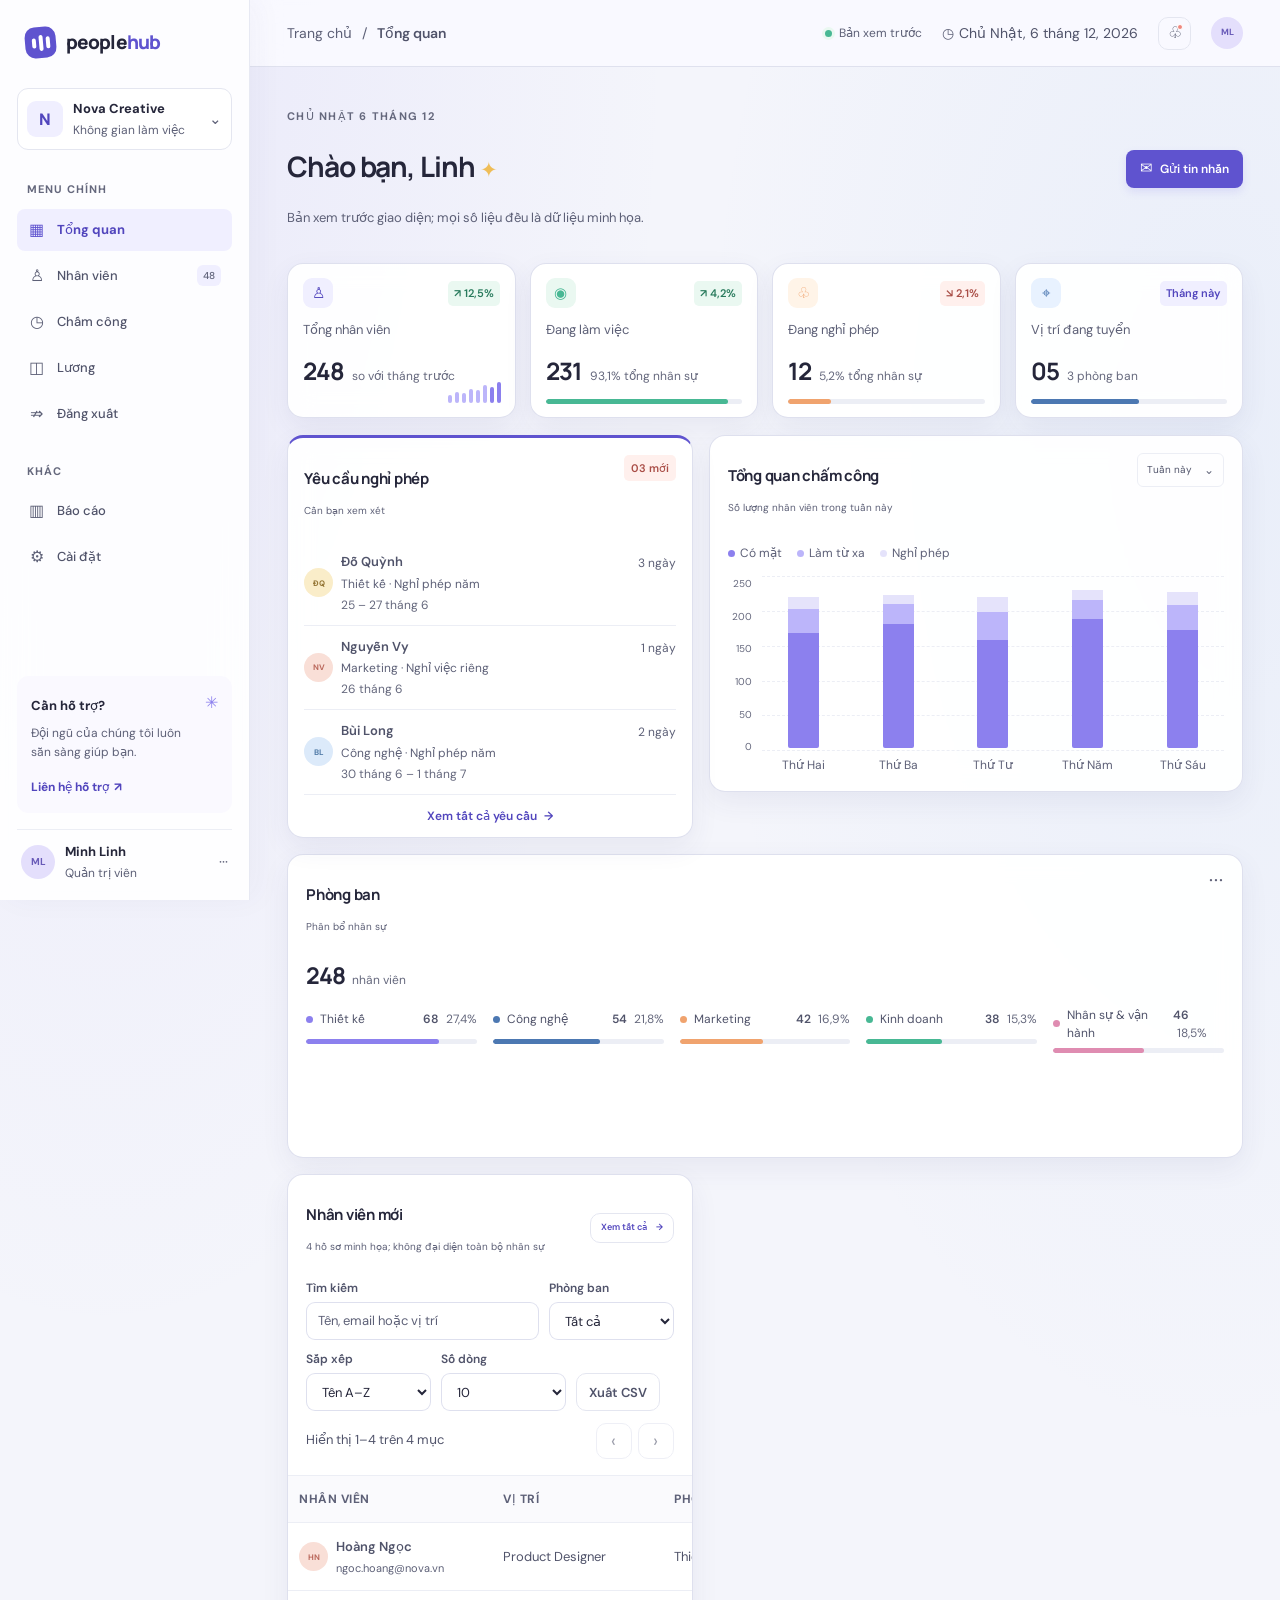
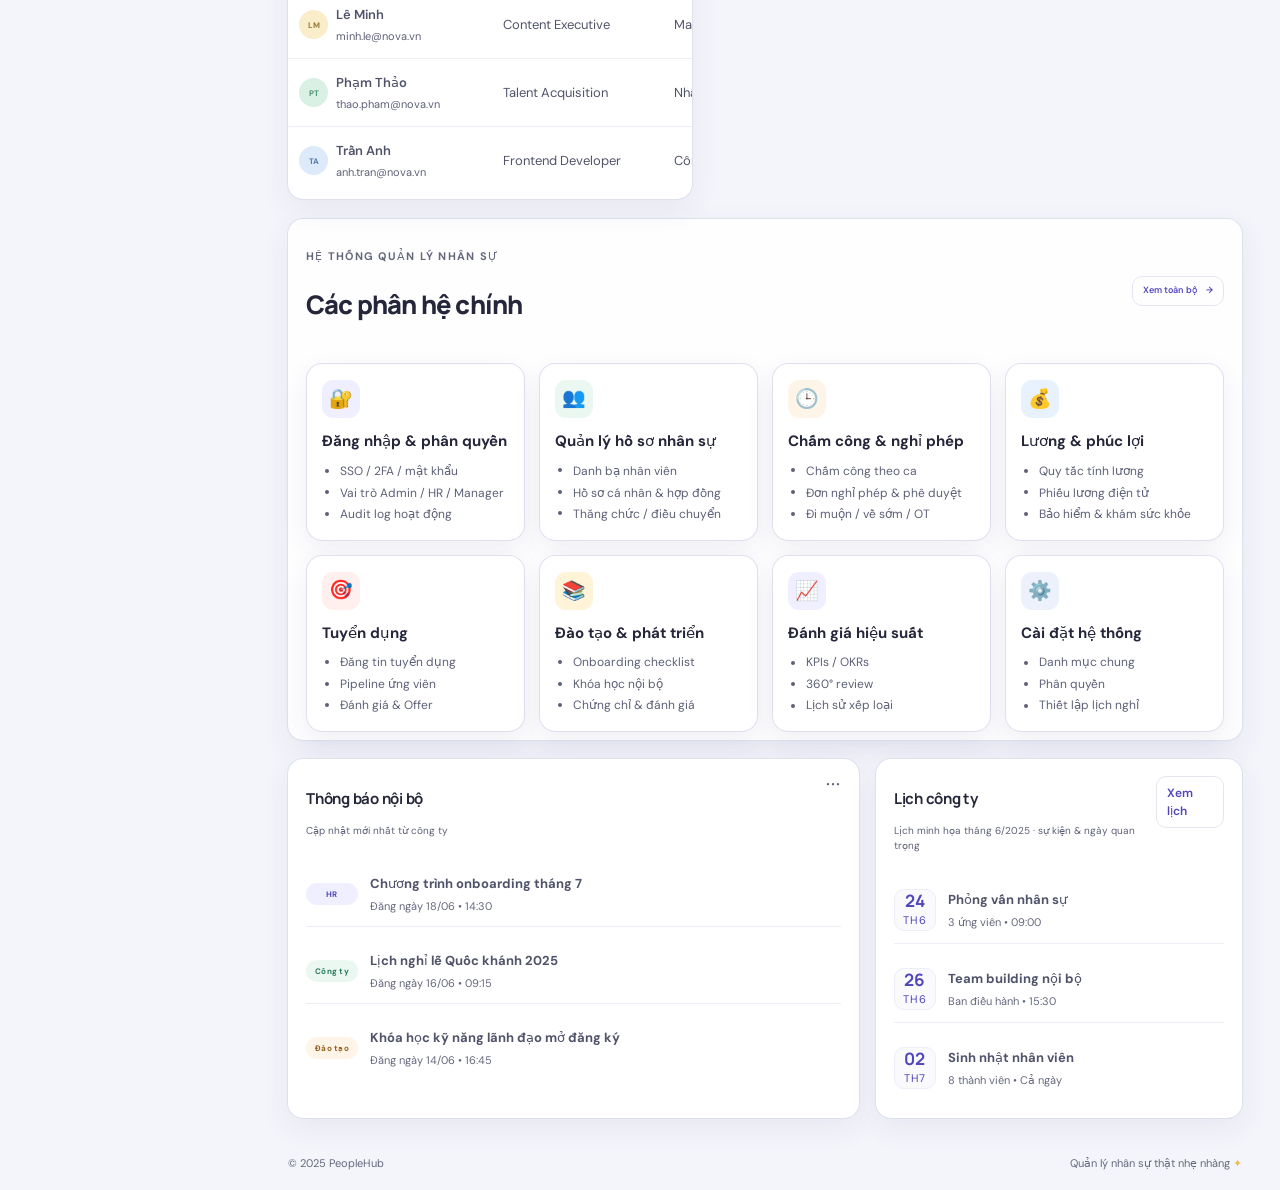
==== commit bac912c8: "hjh" ====
--- a/index.html
+++ b/index.html
@@ -90,11 +90,11 @@
           </div>
         </header>
 
-        <div class="page-content">
+        <div class="page-content dashboard-content">
           <section class="welcome-row" aria-labelledby="welcome-title">
             <div>
               <p class="overline"><time data-current-date="welcome"></time></p>
-              <h1 id="welcome-title">Chào buổi sáng, Linh <span aria-hidden="true">✦</span></h1>
+              <h1 id="welcome-title">Chào bạn, Linh <span aria-hidden="true">✦</span></h1>
               <p class="welcome-copy">Bản xem trước giao diện; mọi số liệu đều là dữ liệu minh họa.</p>
             </div>
             <a
@@ -266,7 +266,7 @@
               <div class="panel-heading">
                 <div>
                   <h2>Lịch công ty</h2>
-                  <p>Sự kiện & ngày quan trọng</p>
+                  <p>Lịch minh họa tháng 6/2025 · sự kiện & ngày quan trọng</p>
                 </div>
                 <a class="secondary-button small-button" href="#overview">Xem lịch</a>
               </div>
@@ -389,7 +389,7 @@
                   <button class="page-button" type="button" data-page-next aria-label="Trang sau">›</button>
                 </div>
               </div>
-              <div class="table-wrap">
+              <div class="table-wrap" role="region" aria-label="Bảng nhân viên mới; cuộn ngang để xem đầy đủ các cột" tabindex="0">
                 <table class="data-table" aria-labelledby="employees-title">
                   <thead>
                     <tr><th scope="col">NHÂN VIÊN</th><th scope="col">VỊ TRÍ</th><th scope="col">PHÒNG BAN</th><th scope="col">NGÀY BẮT ĐẦU</th><th scope="col">TRẠNG THÁI</th></tr>
@@ -438,7 +438,7 @@
                   <span class="leave-days">2 ngày</span>
                 </article>
               </div>
-              <a class="leave-all-link" href="#leave">Xem tất cả yêu cầu <span aria-hidden="true">→</span></a>
+              <a class="leave-all-link" href="attendance.html">Xem tất cả yêu cầu <span aria-hidden="true">→</span></a>
             </section>
           </div>
           <footer class="page-footer"><span>© 2025 PeopleHub</span><span>Quản lý nhân sự thật nhẹ nhàng <span aria-hidden="true">✦</span></span></footer>
--- a/styles.css
+++ b/styles.css
@@ -15,28 +15,28 @@
   --color-surface-muted: #fafafd;
   --color-surface-glass: rgba(255, 255, 255, 0.78);
   --color-text: #25263a;
-  --color-text-secondary: #66697e;
-  --color-text-muted: #74778b;
-  --color-text-faint: #85889a;
-  --color-border: #ececf2;
-  --color-border-soft: #f1f1f5;
-  --color-primary: #7267e9;
-  --color-primary-hover: #6156d7;
-  --color-primary-strong: #6459d7;
+  --color-text-secondary: #50536a;
+  --color-text-muted: #5d6077;
+  --color-text-faint: #65687d;
+  --color-border: #e4e6f0;
+  --color-border-soft: #eceef5;
+  --color-primary: #5f53cf;
+  --color-primary-hover: #5145bd;
+  --color-primary-strong: #5145bd;
   --color-primary-soft: #f0efff;
   --color-primary-pale: #faf9ff;
   --color-lavender: #8c80ee;
   --color-lavender-light: #bcb5fa;
   --color-lavender-pale: #e5e3fb;
   --color-success: #48b894;
-  --color-success-strong: #3da77e;
+  --color-success-strong: #287a5c;
   --color-success-soft: #eaf8f1;
   --color-warning: #f0a36e;
-  --color-warning-strong: #d99350;
+  --color-warning-strong: #94601d;
   --color-warning-soft: #fff4e8;
-  --color-danger: #df8277;
+  --color-danger: #a94d46;
   --color-danger-soft: #fff0ed;
-  --color-info: #7aa8e7;
+  --color-info: #4c78b2;
   --color-info-soft: #e8f2ff;
   --color-rose: #df8cb1;
   --color-alert: #ef887e;
@@ -54,7 +54,7 @@
   --color-shadow: #30305205;
   --color-shadow-primary: #7065e826;
   --color-focus: #aaa4ff;
-  --purple: #7267e9;
+  --purple: #5f53cf;
 }
 
 * {
@@ -200,7 +200,7 @@
 .workspace-copy small,
 .user-copy small {
   color: var(--color-text-muted);
-  font-size: 10px;
+  font-size: 12px;
 }
 
 .chevron {
@@ -218,7 +218,7 @@
 .nav-label {
   margin: 0 0 7px 10px;
   color: var(--color-text-faint);
-  font-size: 9px;
+  font-size: 11px;
   font-weight: 700;
   letter-spacing: 1px;
 }
@@ -314,7 +314,7 @@
   max-width: 165px;
   margin: 7px 0 11px;
   color: var(--color-text-muted);
-  font-size: 10px;
+  font-size: 12px;
   line-height: 1.6;
 }
 
@@ -323,7 +323,7 @@
   align-items: center;
   gap: 5px;
   color: var(--color-primary-strong);
-  font-size: 10px;
+  font-size: 12px;
   font-weight: 700;
 }
 
@@ -396,7 +396,7 @@
   align-items: center;
   gap: 10px;
   color: var(--color-text-muted);
-  font-size: 12px;
+  font-size: 14px;
 }
 
 .breadcrumbs strong {
@@ -415,7 +415,7 @@
   align-items: center;
   gap: 7px;
   color: var(--color-text-muted);
-  font-size: 10px;
+  font-size: 12px;
   white-space: nowrap;
 }
 
@@ -446,7 +446,7 @@
 
 .today-label {
   color: var(--color-text-secondary);
-  font-size: 12px;
+  font-size: 14px;
 }
 
 .today-label span {
@@ -501,7 +501,7 @@
 .overline {
   margin-bottom: 8px;
   color: var(--color-text-faint);
-  font-size: 8px;
+  font-size: 11px;
   font-weight: 700;
   letter-spacing: 1.25px;
 }
@@ -1383,7 +1383,7 @@
   gap: 12px;
   padding: 19px 1px 0;
   color: var(--color-text-faint);
-  font-size: 8px;
+  font-size: 11px;
 }
 
 .page-footer span span {
@@ -1409,7 +1409,8 @@
 .page-subtitle {
   margin-top: 7px;
   color: var(--color-text-muted);
-  font-size: 12px;
+  font-size: 14px;
+  line-height: 1.5;
 }
 
 .page-toolbar {
@@ -1440,7 +1441,7 @@
   border-radius: 8px;
   background: var(--color-surface);
   color: var(--color-text-secondary);
-  font-size: 10px;
+  font-size: 13px;
   font-weight: 600;
 }
 
@@ -1467,8 +1468,8 @@
 
 .summary-label {
   color: var(--color-text-muted);
-  font-size: 10px;
-  letter-spacing: 0.08em;
+  font-size: 13px;
+  letter-spacing: 0.04em;
   text-transform: uppercase;
 }
 
@@ -1486,7 +1487,7 @@
 
 .summary-number span {
   color: var(--color-text-faint);
-  font-size: 10px;
+  font-size: 12px;
   letter-spacing: normal;
 }
 
@@ -1522,8 +1523,8 @@
 }
 
 .data-table th {
-  color: var(--color-text-faint);
-  font-size: 9px;
+  color: var(--color-text-muted);
+  font-size: 12px;
   font-weight: 700;
   letter-spacing: 0.55px;
   text-transform: uppercase;
@@ -1531,7 +1532,7 @@
 
 .data-table td {
   color: var(--color-text-secondary);
-  font-size: 10px;
+  font-size: 13px;
 }
 
 .data-table thead {
@@ -1545,7 +1546,7 @@
   min-width: 94px;
   padding: 6px 8px;
   border-radius: 999px;
-  font-size: 8px;
+  font-size: 11px;
   font-weight: 700;
 }
 
@@ -2201,7 +2202,7 @@
 .table-search > span,
 .table-control > span {
   color: var(--color-text-secondary);
-  font-size: 10px;
+  font-size: 12px;
   font-weight: 600;
 }
 
@@ -2215,11 +2216,11 @@
   background: rgba(255, 255, 255, 0.76);
   color: var(--color-text);
   font: inherit;
-  font-size: 11px;
+  font-size: 13px;
 }
 
 .table-search input::placeholder {
-  color: var(--color-text-faint);
+  color: var(--color-text-muted);
 }
 
 .action-button,
@@ -2231,7 +2232,7 @@
 
 .action-button {
   min-height: 38px;
-  font-size: 11px;
+  font-size: 13px;
 }
 
 .action-button:hover {
@@ -2249,7 +2250,7 @@
   background: #efeff5;
   border-color: #e4e5ed;
   box-shadow: none;
-  color: #85889a;
+  color: var(--color-text-muted);
   cursor: not-allowed;
 }
 
@@ -2257,7 +2258,7 @@
   background: #efeff5;
   border-color: #e4e5ed;
   box-shadow: none;
-  color: #85889a;
+  color: var(--color-text-muted);
 }
 
 .table-search input:focus-visible,
@@ -2277,7 +2278,7 @@
   align-items: center;
   margin: 0;
   color: var(--color-text-secondary);
-  font-size: 11px;
+  font-size: 13px;
 }
 
 .pagination-actions {
@@ -2309,19 +2310,20 @@
 }
 
 .data-table th {
-  font-size: 10px;
+  font-size: 12px;
 }
 
 .data-table td {
+  font-size: 13px;
+}
+
+.employee-cell strong {
+  font-size: 13px;
+}
+
+.employee-cell small {
+  color: var(--color-text-muted);
   font-size: 11px;
-}
-
-.employee-cell strong {
-  font-size: 11px;
-}
-
-.employee-cell small {
-  font-size: 9px;
 }
 
 .table-empty-row td {
@@ -2502,3 +2504,578 @@
 .test-fail {
   color: #b94949;
 }
+
+:root {
+  --radius-control: 10px;
+  --radius-panel: 16px;
+  --shadow-panel: 0 10px 28px rgba(55, 63, 112, 0.07);
+  --shadow-panel-hover: 0 16px 34px rgba(55, 63, 112, 0.12);
+  --color-focus: #5548c7;
+}
+
+body {
+  background:
+    radial-gradient(ellipse at 8% 0%, rgba(140, 128, 238, 0.1), transparent 34%),
+    radial-gradient(ellipse at 95% 16%, rgba(122, 168, 231, 0.09), transparent 30%),
+    var(--color-canvas);
+}
+
+.sidebar {
+  background: rgba(255, 255, 255, 0.88);
+  box-shadow: 8px 0 28px rgba(55, 63, 112, 0.035);
+}
+
+.topbar {
+  background: rgba(250, 250, 255, 0.9);
+  border-bottom-color: rgba(220, 222, 237, 0.9);
+}
+
+.feature-strip,
+.stat-card,
+.panel,
+.summary-card,
+.module-card,
+.login-card,
+.auth-metric {
+  border-color: rgba(220, 222, 237, 0.92);
+  background: rgba(255, 255, 255, 0.94);
+  box-shadow: var(--shadow-panel);
+  backdrop-filter: blur(12px);
+}
+
+.feature-strip {
+  background: rgba(255, 255, 255, 0.88);
+}
+
+.module-card {
+  background: rgba(255, 255, 255, 0.82);
+}
+
+.auth-hero-panel {
+  background: rgba(255, 255, 255, 0.84);
+}
+
+.panel,
+.stat-card,
+.summary-card,
+.feature-strip,
+.module-card,
+.login-card {
+  border-radius: var(--radius-panel);
+}
+
+.module-card,
+.summary-card,
+.stat-card,
+.secondary-button,
+.action-button,
+.page-button,
+.icon-button,
+.table-search input,
+.table-control select {
+  transition:
+    border-color 160ms ease,
+    background-color 160ms ease,
+    box-shadow 160ms ease,
+    transform 160ms ease;
+}
+
+.module-card:hover,
+.summary-card:hover,
+.stat-card:hover {
+  border-color: rgba(95, 83, 207, 0.28);
+  box-shadow: var(--shadow-panel-hover);
+}
+
+.dashboard-content {
+  display: flex;
+  flex-direction: column;
+}
+
+.dashboard-content > .welcome-row {
+  order: 0;
+}
+
+.dashboard-content > .stats-grid {
+  order: 1;
+}
+
+.dashboard-content > .dashboard-grid {
+  order: 2;
+  margin-bottom: 18px;
+}
+
+.dashboard-content > .feature-strip {
+  order: 3;
+}
+
+.dashboard-content > .info-grid {
+  order: 4;
+}
+
+.dashboard-content > .page-footer {
+  order: 5;
+}
+
+.dashboard-grid {
+  grid-template-columns: minmax(0, 0.95fr) minmax(0, 1.25fr);
+  grid-template-areas:
+    "leave attendance"
+    "departments departments"
+    "employees employees";
+  gap: 16px;
+}
+
+.leave-panel {
+  grid-area: leave;
+  grid-column: auto;
+  grid-row: auto;
+  border-top: 3px solid var(--color-primary);
+}
+
+.attendance-panel {
+  grid-area: attendance;
+}
+
+.departments-panel {
+  grid-area: departments;
+}
+
+.employees-panel {
+  grid-area: employees;
+  grid-column: auto;
+}
+
+.department-list {
+  grid-template-columns: repeat(auto-fit, minmax(145px, 1fr));
+  gap: 16px;
+}
+
+.request-count {
+  background: var(--color-danger-soft);
+  color: var(--color-danger);
+  font-size: 11px;
+}
+
+.stat-label {
+  font-size: 13px;
+}
+
+.stat-change {
+  font-size: 11px;
+}
+
+.stat-caption,
+.chart-legend,
+.bar-group,
+.department-total span,
+.department-meta,
+.department-meta strong,
+.department-meta small {
+  font-size: 12px;
+}
+
+.chart-y-labels {
+  font-size: 10px;
+}
+
+.module-card h3 {
+  font-size: 15px;
+}
+
+.module-card ul {
+  font-size: 12px;
+}
+
+.announcement-item strong,
+.event-copy strong {
+  font-size: 13px;
+}
+
+.announcement-item small,
+.event-copy small,
+.event-date span {
+  font-size: 11px;
+}
+
+.leave-person strong {
+  font-size: 13px;
+}
+
+.leave-person span,
+.leave-person small,
+.leave-days,
+.leave-all-link,
+.small-button {
+  font-size: 12px;
+}
+
+.auth-metric span,
+.form-field label,
+.form-row,
+.login-meta {
+  font-size: 12px;
+}
+
+.login-card > p {
+  font-size: 14px;
+}
+
+.data-table th,
+.data-table td {
+  padding-top: 14px;
+  padding-bottom: 14px;
+}
+
+.data-table tbody tr:hover {
+  background: rgba(240, 239, 255, 0.55);
+}
+
+.summary-number {
+  flex-wrap: wrap;
+  font-size: clamp(17px, 1.8vw, 24px);
+}
+
+.data-table-wrapper:focus-visible,
+.table-wrap:focus-visible {
+  outline: 3px solid rgba(95, 83, 207, 0.45);
+  outline-offset: 2px;
+}
+
+.secondary-button,
+.action-button,
+.page-button,
+.icon-button {
+  border-radius: var(--radius-control);
+}
+
+.nav-link:focus-visible,
+.primary-button:focus-visible,
+.secondary-button:focus-visible,
+.action-button:focus-visible,
+.page-button:focus-visible,
+.leave-all-link:focus-visible,
+.icon-button:focus-visible {
+  outline: 3px solid rgba(95, 83, 207, 0.45);
+  outline-offset: 3px;
+}
+
+.table-search input:focus-visible,
+.table-control select:focus-visible,
+.form-field input:focus-visible {
+  border-color: var(--color-primary);
+  outline-color: rgba(95, 83, 207, 0.4);
+}
+
+@media (max-width: 1120px) {
+  .dashboard-grid {
+    grid-template-columns: minmax(0, 1fr);
+    grid-template-areas:
+      "leave"
+      "attendance"
+      "departments"
+      "employees";
+  }
+
+  .leave-list {
+    grid-template-columns: minmax(0, 1fr);
+    gap: 0;
+  }
+
+  .leave-item {
+    border-bottom: 1px solid var(--color-border-soft);
+  }
+}
+
+@media (max-width: 650px) {
+  .page-content {
+    padding: 22px 16px 16px;
+  }
+
+  .welcome-row {
+    flex-wrap: wrap;
+    align-items: center;
+  }
+
+  .welcome-copy {
+    max-width: 100%;
+    font-size: 13px;
+  }
+
+  .primary-button {
+    min-height: 42px;
+    padding: 0 13px;
+    font-size: 12px;
+  }
+
+  .nav-link,
+  .nav-link.is-active {
+    min-height: 50px;
+    font-size: 9px;
+    line-height: 1.25;
+  }
+
+  .page-footer {
+    font-size: 11px;
+  }
+}
+
+@media (max-width: 380px) {
+  .nav-link,
+  .nav-link.is-active {
+    font-size: 8px;
+  }
+}
+
+@media (prefers-reduced-motion: reduce) {
+  .module-card,
+  .summary-card,
+  .stat-card,
+  .secondary-button,
+  .action-button,
+  .page-button,
+  .icon-button {
+    transition: none;
+  }
+}
+
+.demo-notice {
+  margin: 0 0 18px;
+  padding: 12px 15px;
+  border: 1px solid #e9d9ae;
+  border-radius: var(--radius-control);
+  background: #fff9e9;
+  color: #684d19;
+  font-size: 13px;
+  line-height: 1.6;
+}
+
+.salary-detail-grid {
+  display: grid;
+  grid-template-columns: minmax(0, 1.15fr) minmax(300px, 0.85fr);
+  align-items: start;
+  gap: 18px;
+}
+
+.salary-detail-grid[hidden] {
+  display: none;
+}
+
+.salary-employee-card,
+.attendance-form-panel {
+  padding: 22px;
+}
+
+.salary-employee-heading {
+  display: flex;
+  align-items: center;
+  gap: 15px;
+  padding-bottom: 20px;
+  border-bottom: 1px solid var(--color-border-soft);
+}
+
+.salary-avatar {
+  width: 54px;
+  height: 54px;
+  font-size: 15px;
+}
+
+.salary-employee-heading h2,
+.attendance-form-panel .panel-heading h2 {
+  margin: 0;
+  color: var(--color-text);
+  font-family: var(--font-heading);
+  font-size: 19px;
+  font-weight: 700;
+}
+
+.salary-employee-heading p,
+.attendance-form-panel .panel-heading p {
+  margin: 4px 0 0;
+  color: var(--color-text-secondary);
+  font-size: 13px;
+}
+
+.salary-period {
+  display: inline-block;
+  margin-top: 7px;
+  color: var(--color-text-muted);
+  font-size: 12px;
+}
+
+.salary-section-title {
+  margin: 20px 0 8px;
+  color: var(--color-text);
+  font-family: var(--font-heading);
+  font-size: 15px;
+}
+
+.salary-breakdown {
+  margin: 0;
+}
+
+.salary-breakdown > div {
+  display: flex;
+  align-items: baseline;
+  justify-content: space-between;
+  gap: 16px;
+  padding: 12px 0;
+  border-bottom: 1px solid var(--color-border-soft);
+}
+
+.salary-breakdown dt {
+  color: var(--color-text-secondary);
+  font-size: 13px;
+}
+
+.salary-breakdown dd {
+  margin: 0;
+  color: var(--color-text);
+  font-size: 14px;
+  font-weight: 600;
+  text-align: right;
+}
+
+.salary-total {
+  display: flex;
+  align-items: baseline;
+  justify-content: space-between;
+  gap: 14px;
+  margin-top: 18px;
+  padding: 16px;
+  border: 1px solid rgba(95, 83, 207, 0.18);
+  border-radius: 12px;
+  background: var(--color-primary-soft);
+}
+
+.salary-total span {
+  color: var(--color-primary-strong);
+  font-size: 14px;
+  font-weight: 600;
+}
+
+.salary-total strong {
+  color: var(--color-primary-strong);
+  font-family: var(--font-heading);
+  font-size: clamp(17px, 2vw, 23px);
+  text-align: right;
+}
+
+.salary-formula,
+.salary-demo-disclaimer {
+  margin: 13px 0 0;
+  color: var(--color-text-muted);
+  font-size: 12px;
+  line-height: 1.7;
+}
+
+.attendance-form {
+  margin-top: 22px;
+}
+
+.attendance-input-label {
+  display: block;
+  margin-bottom: 7px;
+  color: var(--color-text-secondary);
+  font-size: 13px;
+  font-weight: 700;
+}
+
+.attendance-input-row {
+  display: flex;
+  align-items: center;
+  gap: 12px;
+}
+
+.attendance-input-row input {
+  width: min(150px, 45%);
+  min-height: 46px;
+  padding: 0 12px;
+  border: 1px solid var(--color-border);
+  border-radius: var(--radius-control);
+  background: rgba(255, 255, 255, 0.9);
+  color: var(--color-text);
+  font: inherit;
+  font-size: 17px;
+  font-weight: 700;
+}
+
+.attendance-input-row input:focus-visible {
+  border-color: var(--color-primary);
+  outline: 3px solid rgba(95, 83, 207, 0.35);
+  outline-offset: 2px;
+}
+
+.attendance-input-row span,
+.attendance-field-help {
+  color: var(--color-text-muted);
+  font-size: 12px;
+  line-height: 1.6;
+}
+
+.attendance-field-help {
+  margin: 8px 0 0;
+}
+
+.attendance-save-button {
+  margin-top: 16px;
+}
+
+.attendance-form-status {
+  min-height: 22px;
+  margin: 12px 0 0;
+  color: var(--color-text-secondary);
+  font-size: 12px;
+  line-height: 1.6;
+}
+
+.salary-demo-disclaimer {
+  margin-top: 18px;
+  padding-top: 15px;
+  border-top: 1px solid var(--color-border-soft);
+}
+
+.salary-detail-error {
+  padding: 16px;
+  border: 1px solid var(--color-danger);
+  border-radius: var(--radius-control);
+  background: var(--color-danger-soft);
+  color: var(--color-danger);
+}
+
+.attendance-save-button:disabled {
+  cursor: not-allowed;
+  opacity: 0.65;
+}
+
+@media (max-width: 900px) {
+  .salary-detail-grid {
+    grid-template-columns: minmax(0, 1fr);
+  }
+}
+
+@media (max-width: 650px) {
+  .salary-employee-card,
+  .attendance-form-panel {
+    padding: 17px;
+  }
+
+  .salary-breakdown > div {
+    gap: 10px;
+  }
+
+  .salary-breakdown dt,
+  .salary-breakdown dd {
+    font-size: 12px;
+  }
+
+  .salary-total {
+    align-items: flex-start;
+    flex-direction: column;
+    gap: 5px;
+  }
+
+  .salary-total strong {
+    text-align: left;
+  }
+}
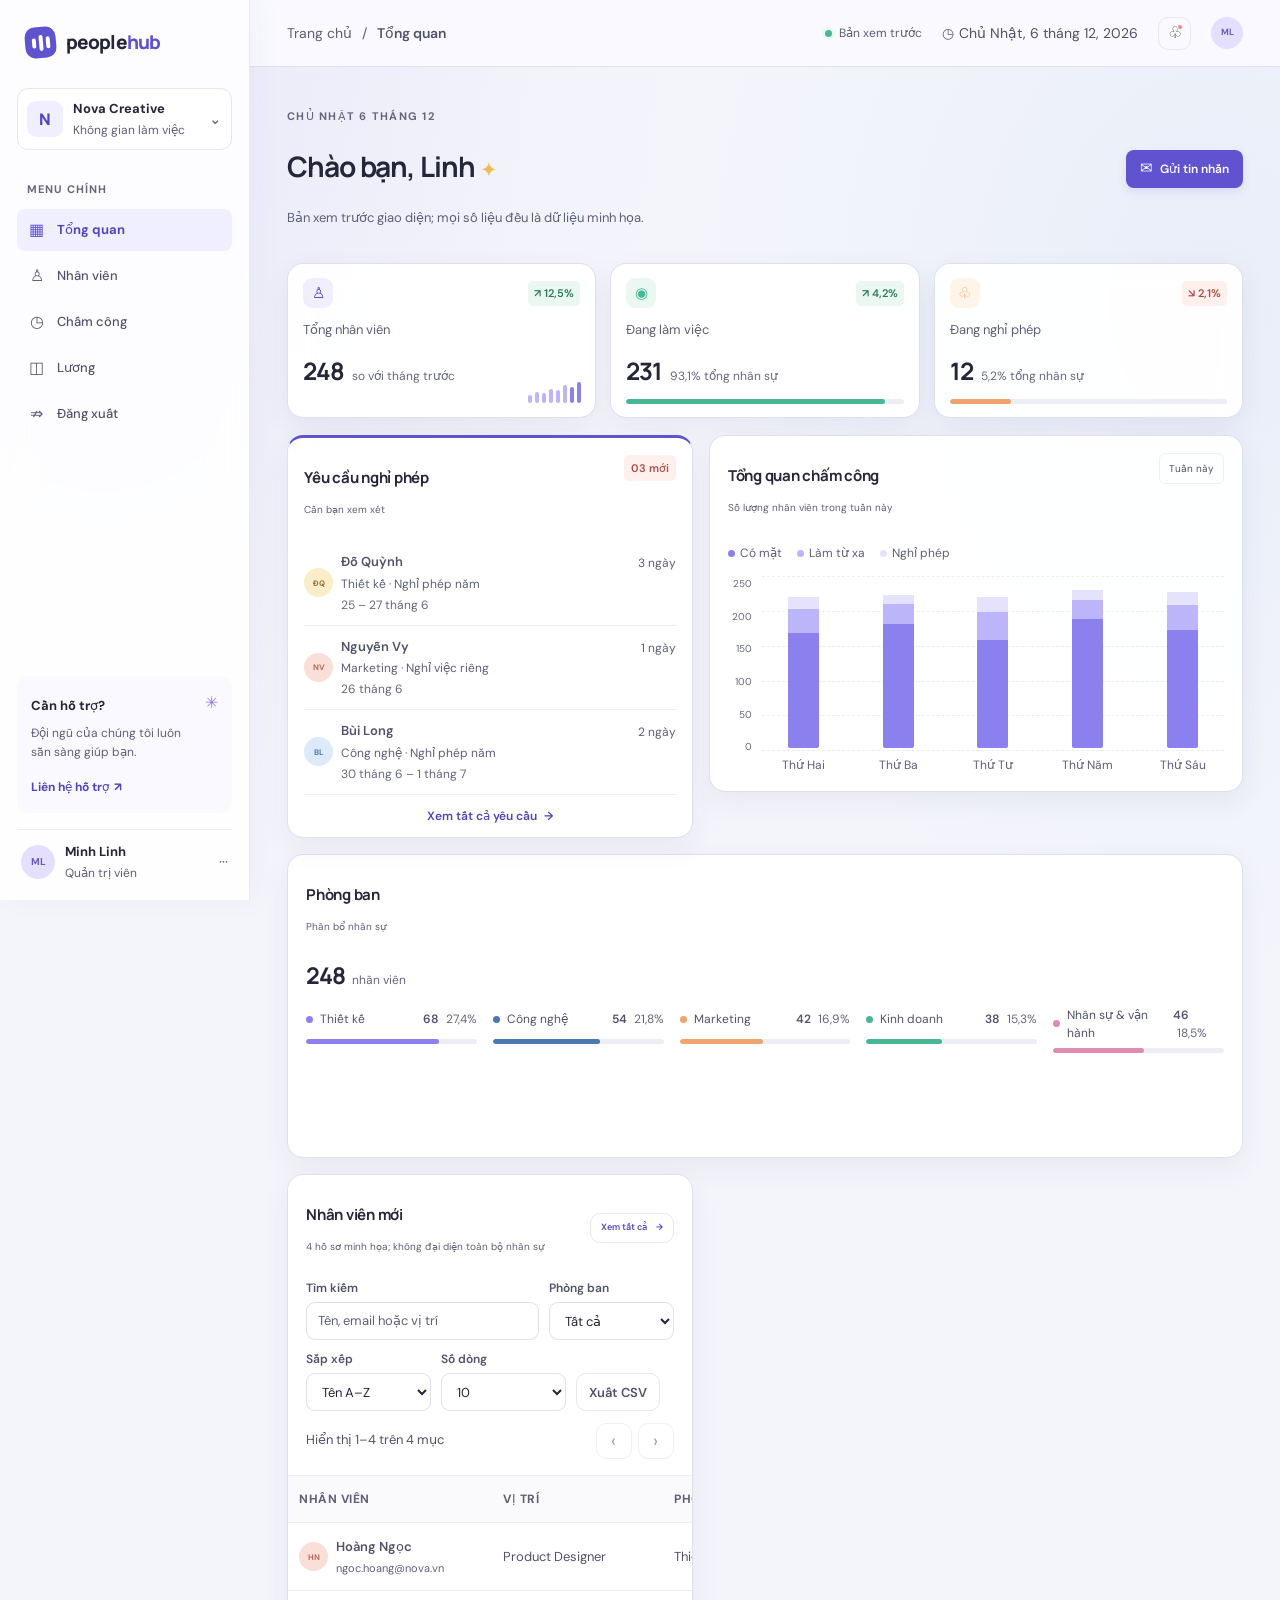
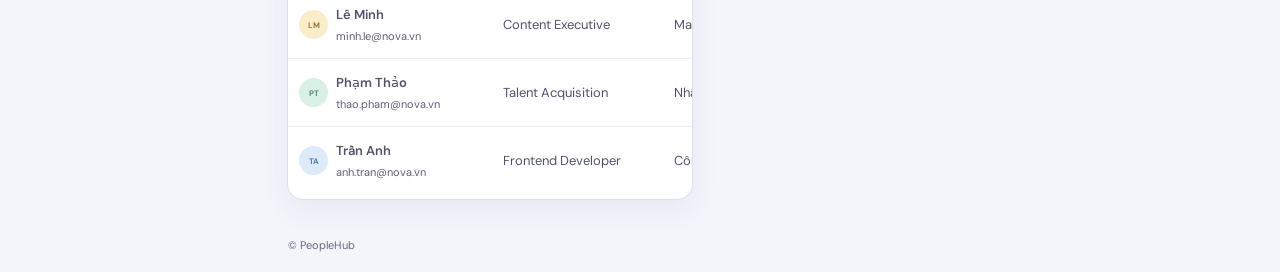
==== commit f2d2b04a: "21.10" ====
--- a/index.html
+++ b/index.html
@@ -39,7 +39,6 @@
           </a>
           <a class="nav-link" href="employees.html">
             <span class="nav-icon" aria-hidden="true">♙</span>Nhân viên
-            <span class="nav-badge">48</span>
           </a>
           <a class="nav-link" href="attendance.html">
             <span class="nav-icon" aria-hidden="true">◷</span>Chấm công
@@ -47,16 +46,8 @@
           <a class="nav-link" href="payroll.html">
             <span class="nav-icon" aria-hidden="true">◫</span>Lương
           </a>
-          <a class="nav-link" href="login.html">
+          <a class="nav-link" href="login.html?logout=1">
             <span class="nav-icon" aria-hidden="true">⇏</span>Đăng xuất
-          </a>
-
-          <p class="nav-label nav-label-spaced">KHÁC</p>
-          <a class="nav-link" href="index.html#overview">
-            <span class="nav-icon" aria-hidden="true">▥</span>Báo cáo
-          </a>
-          <a class="nav-link" href="index.html#overview">
-            <span class="nav-icon" aria-hidden="true">⚙</span>Cài đặt
           </a>
         </nav>
 
@@ -67,11 +58,11 @@
             <p>Đội ngũ của chúng tôi luôn sẵn sàng giúp bạn.</p>
             <a href="mailto:support@peoplehub.vn">Liên hệ hỗ trợ <span aria-hidden="true">↗</span></a>
           </div>
-          <a class="user-profile" href="#overview">
+          <div class="user-profile">
             <span class="avatar avatar-violet">ML</span>
             <span class="user-copy"><strong>Minh Linh</strong><small>Quản trị viên</small></span>
             <span class="chevron" aria-hidden="true">···</span>
-          </a>
+          </div>
         </div>
       </aside>
 
@@ -86,7 +77,7 @@
             <a class="icon-button" href="#leave" aria-label="Thông báo">
               <span aria-hidden="true">♧</span><i></i>
             </a>
-            <a class="topbar-avatar avatar avatar-violet" href="#overview" aria-label="Hồ sơ Minh Linh">ML</a>
+            <span class="topbar-avatar avatar avatar-violet" role="img" aria-label="Hồ sơ Minh Linh">ML</span>
           </div>
         </header>
 
@@ -133,158 +124,6 @@
               <div class="stat-value-row"><strong class="stat-value">12</strong><span class="stat-caption">5,2% tổng nhân sự</span></div>
               <div class="progress-track"><span class="progress-fill fill-orange width-22"></span></div>
             </article>
-            <article class="stat-card">
-              <div class="stat-top">
-                <span class="stat-icon icon-blue" aria-hidden="true">⌖</span>
-                <span class="stat-change neutral">Tháng này</span>
-              </div>
-              <p class="stat-label">Vị trí đang tuyển</p>
-              <div class="stat-value-row"><strong class="stat-value">05</strong><span class="stat-caption">3 phòng ban</span></div>
-              <div class="progress-track"><span class="progress-fill fill-blue width-55"></span></div>
-            </article>
-          </section>
-
-          <section class="feature-strip" aria-labelledby="feature-title">
-            <div class="section-header">
-              <div>
-                <p class="overline">HỆ THỐNG QUẢN LÝ NHÂN SỰ</p>
-                <h2 id="feature-title">Các phân hệ chính</h2>
-              </div>
-              <a class="secondary-button" href="#employees">Xem toàn bộ <span aria-hidden="true">→</span></a>
-            </div>
-            <div class="module-grid">
-              <article class="module-card">
-                <span class="module-icon icon-lavender" aria-hidden="true">🔐</span>
-                <h3>Đăng nhập & phân quyền</h3>
-                <ul>
-                  <li>SSO / 2FA / mật khẩu</li>
-                  <li>Vai trò Admin / HR / Manager</li>
-                  <li>Audit log hoạt động</li>
-                </ul>
-              </article>
-              <article class="module-card">
-                <span class="module-icon icon-mint" aria-hidden="true">👥</span>
-                <h3>Quản lý hồ sơ nhân sự</h3>
-                <ul>
-                  <li>Danh bạ nhân viên</li>
-                  <li>Hồ sơ cá nhân & hợp đồng</li>
-                  <li>Thăng chức / điều chuyển</li>
-                </ul>
-              </article>
-              <article class="module-card">
-                <span class="module-icon icon-peach" aria-hidden="true">🕒</span>
-                <h3>Chấm công & nghỉ phép</h3>
-                <ul>
-                  <li>Chấm công theo ca</li>
-                  <li>Đơn nghỉ phép & phê duyệt</li>
-                  <li>Đi muộn / về sớm / OT</li>
-                </ul>
-              </article>
-              <article class="module-card">
-                <span class="module-icon icon-blue" aria-hidden="true">💰</span>
-                <h3>Lương & phúc lợi</h3>
-                <ul>
-                  <li>Quy tắc tính lương</li>
-                  <li>Phiếu lương điện tử</li>
-                  <li>Bảo hiểm & khám sức khỏe</li>
-                </ul>
-              </article>
-              <article class="module-card">
-                <span class="module-icon icon-rose" aria-hidden="true">🎯</span>
-                <h3>Tuyển dụng</h3>
-                <ul>
-                  <li>Đăng tin tuyển dụng</li>
-                  <li>Pipeline ứng viên</li>
-                  <li>Đánh giá & Offer</li>
-                </ul>
-              </article>
-              <article class="module-card">
-                <span class="module-icon icon-gold" aria-hidden="true">📚</span>
-                <h3>Đào tạo & phát triển</h3>
-                <ul>
-                  <li>Onboarding checklist</li>
-                  <li>Khóa học nội bộ</li>
-                  <li>Chứng chỉ & đánh giá</li>
-                </ul>
-              </article>
-              <article class="module-card">
-                <span class="module-icon icon-purple" aria-hidden="true">📈</span>
-                <h3>Đánh giá hiệu suất</h3>
-                <ul>
-                  <li>KPIs / OKRs</li>
-                  <li>360° review</li>
-                  <li>Lịch sử xếp loại</li>
-                </ul>
-              </article>
-              <article class="module-card">
-                <span class="module-icon icon-slate" aria-hidden="true">⚙️</span>
-                <h3>Cài đặt hệ thống</h3>
-                <ul>
-                  <li>Danh mục chung</li>
-                  <li>Phân quyền</li>
-                  <li>Thiết lập lịch nghỉ</li>
-                </ul>
-              </article>
-            </div>
-          </section>
-
-          <section class="info-grid" aria-label="Thông tin và lịch công ty">
-            <article class="panel announcements-panel">
-              <div class="panel-heading">
-                <div>
-                  <h2>Thông báo nội bộ</h2>
-                  <p>Cập nhật mới nhất từ công ty</p>
-                </div>
-                <a class="more-link" href="#overview" aria-label="Xem thêm thông báo">···</a>
-              </div>
-              <div class="announcement-list">
-                <div class="announcement-item">
-                  <span class="announcement-tag tag-purple">HR</span>
-                  <div>
-                    <strong>Chương trình onboarding tháng 7</strong>
-                    <small>Đăng ngày 18/06 • 14:30</small>
-                  </div>
-                </div>
-                <div class="announcement-item">
-                  <span class="announcement-tag tag-green">Công ty</span>
-                  <div>
-                    <strong>Lịch nghỉ lễ Quốc khánh 2025</strong>
-                    <small>Đăng ngày 16/06 • 09:15</small>
-                  </div>
-                </div>
-                <div class="announcement-item">
-                  <span class="announcement-tag tag-orange">Đào tạo</span>
-                  <div>
-                    <strong>Khóa học kỹ năng lãnh đạo mở đăng ký</strong>
-                    <small>Đăng ngày 14/06 • 16:45</small>
-                  </div>
-                </div>
-              </div>
-            </article>
-
-            <article class="panel calendar-panel">
-              <div class="panel-heading">
-                <div>
-                  <h2>Lịch công ty</h2>
-                  <p>Lịch minh họa tháng 6/2025 · sự kiện & ngày quan trọng</p>
-                </div>
-                <a class="secondary-button small-button" href="#overview">Xem lịch</a>
-              </div>
-              <div class="event-list">
-                <div class="event-item">
-                  <div class="event-date"><strong>24</strong><span>Th6</span></div>
-                  <div class="event-copy"><strong>Phỏng vấn nhân sự</strong><small>3 ứng viên • 09:00</small></div>
-                </div>
-                <div class="event-item">
-                  <div class="event-date"><strong>26</strong><span>Th6</span></div>
-                  <div class="event-copy"><strong>Team building nội bộ</strong><small>Ban điều hành • 15:30</small></div>
-                </div>
-                <div class="event-item">
-                  <div class="event-date"><strong>02</strong><span>Th7</span></div>
-                  <div class="event-copy"><strong>Sinh nhật nhân viên</strong><small>8 thành viên • Cả ngày</small></div>
-                </div>
-              </div>
-            </article>
           </section>
 
           <div class="dashboard-grid">
@@ -294,7 +133,7 @@
                   <h2 id="attendance-title">Tổng quan chấm công</h2>
                   <p>Số lượng nhân viên trong tuần này</p>
                 </div>
-                <a class="select-control" href="#attendance">Tuần này <span aria-hidden="true">⌄</span></a>
+                <span class="select-control">Tuần này</span>
               </div>
               <div class="chart-legend">
                 <span><i class="legend-dot legend-present"></i>Có mặt</span>
@@ -319,7 +158,6 @@
             <section class="panel departments-panel" id="departments" aria-labelledby="departments-title">
               <div class="panel-heading">
                 <div><h2 id="departments-title">Phòng ban</h2><p>Phân bổ nhân sự</p></div>
-                <a class="more-link" href="#departments" aria-label="Xem thêm phòng ban">···</a>
               </div>
               <div class="department-total"><strong>248</strong><span>nhân viên</span></div>
               <div class="department-list">
@@ -441,7 +279,7 @@
               <a class="leave-all-link" href="attendance.html">Xem tất cả yêu cầu <span aria-hidden="true">→</span></a>
             </section>
           </div>
-          <footer class="page-footer"><span>© 2025 PeopleHub</span><span>Quản lý nhân sự thật nhẹ nhàng <span aria-hidden="true">✦</span></span></footer>
+          <footer class="page-footer"><span>© PeopleHub</span></footer>
         </div>
       </main>
     </div>
--- a/styles.css
+++ b/styles.css
@@ -223,10 +223,6 @@
   letter-spacing: 1px;
 }
 
-.nav-label-spaced {
-  margin-top: 24px;
-}
-
 .nav-link {
   position: relative;
   display: flex;
@@ -261,26 +257,6 @@
 
 .is-active .nav-icon {
   color: var(--color-primary);
-}
-
-.nav-badge {
-  min-width: 23px;
-  margin-left: auto;
-  padding: 3px 6px;
-  border-radius: 6px;
-  background: var(--color-primary-soft);
-  color: var(--color-text-muted);
-  font-size: 10px;
-  text-align: center;
-}
-
-.notification-dot {
-  width: 7px;
-  height: 7px;
-  margin-left: auto;
-  border-radius: 50%;
-  background: var(--color-danger);
-  box-shadow: 0 0 0 3px var(--color-danger-soft);
 }
 
 .sidebar-bottom {
@@ -552,206 +528,6 @@
   transform: translateY(-3px);
 }
 
-.feature-strip {
-  margin-bottom: 17px;
-  padding: 18px 18px 8px;
-  border: 1px solid var(--color-border);
-  border-radius: 16px;
-  background: linear-gradient(180deg, rgba(255, 255, 255, 0.96), rgba(248, 249, 255, 0.95));
-  box-shadow: 0 10px 22px rgba(102, 111, 175, 0.06);
-}
-
-.section-header {
-  display: flex;
-  align-items: center;
-  justify-content: space-between;
-  gap: 16px;
-  margin-bottom: 18px;
-}
-
-.section-header h2 {
-  color: var(--color-text);
-  font-family: var(--font-heading);
-  font-size: clamp(20px, 2vw, 27px);
-  font-weight: 800;
-  letter-spacing: -0.8px;
-}
-
-.module-grid {
-  display: grid;
-  grid-template-columns: repeat(4, minmax(0, 1fr));
-  gap: 14px;
-}
-
-.module-card {
-  min-height: 175px;
-  padding: 16px 15px 14px;
-  border: 1px solid var(--color-border-soft);
-  border-radius: 12px;
-  background: rgba(255, 255, 255, 0.7);
-  transition: transform 180ms ease, box-shadow 180ms ease, border-color 180ms ease;
-}
-
-.module-card:hover {
-  transform: translateY(-3px);
-  border-color: rgba(114, 103, 233, 0.35);
-  box-shadow: 0 12px 20px rgba(112, 101, 232, 0.08);
-}
-
-.module-icon {
-  display: inline-grid;
-  width: 38px;
-  height: 38px;
-  place-items: center;
-  border-radius: 11px;
-  font-size: 19px;
-}
-
-.icon-rose {
-  background: var(--color-danger-soft);
-  color: var(--color-rose);
-}
-
-.icon-gold {
-  background: #fff3d8;
-  color: #d39a18;
-}
-
-.icon-purple {
-  background: var(--color-primary-soft);
-  color: var(--color-primary-strong);
-}
-
-.icon-slate {
-  background: #edf1fb;
-  color: #5d6b88;
-}
-
-.module-card h3 {
-  margin: 12px 0 8px;
-  color: var(--color-text);
-  font-size: 13px;
-  font-weight: 700;
-}
-
-.module-card ul {
-  margin: 0;
-  padding-left: 18px;
-  color: var(--color-text-muted);
-  font-size: 10px;
-  line-height: 1.8;
-}
-
-.info-grid {
-  display: grid;
-  grid-template-columns: minmax(0, 1.4fr) minmax(250px, 0.9fr);
-  gap: 15px;
-  margin-bottom: 17px;
-}
-
-.announcements-panel,
-.calendar-panel {
-  min-height: 230px;
-}
-
-.announcement-list,
-.event-list {
-  display: grid;
-  gap: 12px;
-  margin-top: 14px;
-}
-
-.announcement-item,
-.event-item {
-  display: flex;
-  align-items: center;
-  gap: 12px;
-  padding: 12px 0;
-  border-bottom: 1px solid var(--color-border-soft);
-}
-
-.announcement-item:last-child,
-.event-item:last-child {
-  border-bottom: 0;
-}
-
-.announcement-tag {
-  display: inline-flex;
-  min-width: 52px;
-  align-items: center;
-  justify-content: center;
-  padding: 5px 7px;
-  border-radius: 999px;
-  font-size: 8px;
-  font-weight: 700;
-  letter-spacing: 0.04em;
-}
-
-.tag-purple {
-  background: var(--color-primary-soft);
-  color: var(--color-primary-strong);
-}
-
-.tag-green {
-  background: var(--color-success-soft);
-  color: var(--color-success-strong);
-}
-
-.tag-orange {
-  background: var(--color-warning-soft);
-  color: var(--color-warning-strong);
-}
-
-.announcement-item div,
-.event-copy {
-  display: grid;
-  gap: 4px;
-  min-width: 0;
-}
-
-.announcement-item strong,
-.event-copy strong {
-  color: var(--color-text-secondary);
-  font-size: 10px;
-  font-weight: 700;
-}
-
-.announcement-item small,
-.event-copy small {
-  color: var(--color-text-faint);
-  font-size: 8px;
-}
-
-.event-date {
-  display: inline-grid;
-  width: 42px;
-  height: 42px;
-  place-items: center;
-  border: 1px solid var(--color-border-soft);
-  border-radius: 10px;
-  background: var(--color-surface-muted);
-  color: var(--color-primary-strong);
-  text-align: center;
-}
-
-.event-date strong {
-  display: block;
-  font-family: var(--font-heading);
-  font-size: 17px;
-  line-height: 1;
-}
-
-.event-date span {
-  font-size: 8px;
-  letter-spacing: 0.08em;
-  text-transform: uppercase;
-}
-
-.small-button {
-  padding: 7px 10px;
-  font-size: 8px;
-}
-
 .primary-button:active {
   box-shadow: 0 2px 5px var(--color-shadow-primary);
   transform: scale(0.95);
@@ -764,7 +540,7 @@
 
 .stats-grid {
   display: grid;
-  grid-template-columns: repeat(4, minmax(0, 1fr));
+  grid-template-columns: repeat(3, minmax(0, 1fr));
   gap: 14px;
   margin-bottom: 17px;
 }
@@ -1104,13 +880,6 @@
   padding-bottom: 13px;
 }
 
-.more-link {
-  margin-top: -7px;
-  color: var(--color-text-muted);
-  font-size: 20px;
-  letter-spacing: 1px;
-}
-
 .department-total {
   display: flex;
   align-items: baseline;
@@ -1209,8 +978,7 @@
   font-weight: 600;
 }
 
-.secondary-button:hover,
-.select-control:hover {
+.secondary-button:hover {
   border-color: var(--color-lavender-light);
   background: var(--color-primary-pale);
 }
@@ -1764,6 +1532,17 @@
   cursor: pointer;
 }
 
+.login-status {
+  margin: 10px 0 0;
+  color: var(--color-danger);
+  font-size: 12px;
+  line-height: 1.5;
+}
+
+.login-status:empty {
+  display: none;
+}
+
 .login-meta {
   margin-top: 18px;
   color: var(--color-text-muted);
@@ -1785,8 +1564,7 @@
     min-height: 320px;
   }
 
-  .summary-row,
-  .module-grid {
+  .summary-row {
     grid-template-columns: repeat(2, minmax(0, 1fr));
   }
 }
@@ -1794,14 +1572,12 @@
 @media (max-width: 650px) {
   .page-hero,
   .page-toolbar,
-  .section-header,
   .data-header {
     flex-direction: column;
     align-items: flex-start;
   }
 
   .summary-row,
-  .module-grid,
   .auth-metrics {
     grid-template-columns: 1fr;
   }
@@ -1974,7 +1750,7 @@
   .side-nav {
     display: grid;
     width: 100%;
-    grid-template-columns: repeat(7, minmax(0, 1fr));
+    grid-template-columns: repeat(5, minmax(0, 1fr));
     gap: 3px;
     margin: 0;
   }
@@ -1999,19 +1775,6 @@
     line-height: 1;
   }
 
-  .nav-badge {
-    display: none;
-  }
-
-  .notification-dot {
-    position: absolute;
-    top: 5px;
-    right: calc(50% - 17px);
-    width: 6px;
-    height: 6px;
-    margin: 0;
-  }
-
   .main-area {
     margin-left: 0;
     padding-bottom: 70px;
@@ -2137,11 +1900,9 @@
   backdrop-filter: blur(18px);
 }
 
-.feature-strip,
 .stat-card,
 .panel,
 .summary-card,
-.module-card,
 .login-card,
 .auth-metric {
   border-color: rgba(225, 227, 242, 0.82);
@@ -2150,28 +1911,18 @@
   backdrop-filter: blur(18px);
 }
 
-.feature-strip {
-  background: rgba(255, 255, 255, 0.62);
-}
-
-.module-card {
-  background: rgba(255, 255, 255, 0.55);
-}
-
 .auth-hero-panel {
   background: rgba(255, 255, 255, 0.58);
   backdrop-filter: blur(18px);
 }
 
 .summary-card,
-.stat-card,
-.module-card {
+.stat-card {
   transition: transform 180ms ease, box-shadow 180ms ease;
 }
 
 .summary-card:hover,
-.stat-card:hover,
-.module-card:hover {
+.stat-card:hover {
   transform: translateY(-2px);
   box-shadow: 0 18px 38px rgba(71, 78, 132, 0.11);
 }
@@ -2404,14 +2155,6 @@
   }
 }
 
-@media (prefers-reduced-motion: reduce) {
-  .summary-card,
-  .stat-card,
-  .module-card {
-    transition: none;
-  }
-}
-
 .skip-link {
   position: fixed;
   z-index: 10;
@@ -2530,11 +2273,9 @@
   border-bottom-color: rgba(220, 222, 237, 0.9);
 }
 
-.feature-strip,
 .stat-card,
 .panel,
 .summary-card,
-.module-card,
 .login-card,
 .auth-metric {
   border-color: rgba(220, 222, 237, 0.92);
@@ -2543,14 +2284,6 @@
   backdrop-filter: blur(12px);
 }
 
-.feature-strip {
-  background: rgba(255, 255, 255, 0.88);
-}
-
-.module-card {
-  background: rgba(255, 255, 255, 0.82);
-}
-
 .auth-hero-panel {
   background: rgba(255, 255, 255, 0.84);
 }
@@ -2558,13 +2291,10 @@
 .panel,
 .stat-card,
 .summary-card,
-.feature-strip,
-.module-card,
 .login-card {
   border-radius: var(--radius-panel);
 }
 
-.module-card,
 .summary-card,
 .stat-card,
 .secondary-button,
@@ -2580,7 +2310,6 @@
     transform 160ms ease;
 }
 
-.module-card:hover,
 .summary-card:hover,
 .stat-card:hover {
   border-color: rgba(95, 83, 207, 0.28);
@@ -2605,16 +2334,8 @@
   margin-bottom: 18px;
 }
 
-.dashboard-content > .feature-strip {
+.dashboard-content > .page-footer {
   order: 3;
-}
-
-.dashboard-content > .info-grid {
-  order: 4;
-}
-
-.dashboard-content > .page-footer {
-  order: 5;
 }
 
 .dashboard-grid {
@@ -2679,25 +2400,6 @@
   font-size: 10px;
 }
 
-.module-card h3 {
-  font-size: 15px;
-}
-
-.module-card ul {
-  font-size: 12px;
-}
-
-.announcement-item strong,
-.event-copy strong {
-  font-size: 13px;
-}
-
-.announcement-item small,
-.event-copy small,
-.event-date span {
-  font-size: 11px;
-}
-
 .leave-person strong {
   font-size: 13px;
 }
@@ -2705,8 +2407,7 @@
 .leave-person span,
 .leave-person small,
 .leave-days,
-.leave-all-link,
-.small-button {
+.leave-all-link {
   font-size: 12px;
 }
 
@@ -2828,7 +2529,6 @@
 }
 
 @media (prefers-reduced-motion: reduce) {
-  .module-card,
   .summary-card,
   .stat-card,
   .secondary-button,
@@ -3036,6 +2736,10 @@
 }
 
 .salary-detail-error {
+  display: flex;
+  align-items: center;
+  justify-content: space-between;
+  gap: 16px;
   padding: 16px;
   border: 1px solid var(--color-danger);
   border-radius: var(--radius-control);
@@ -3043,6 +2747,14 @@
   color: var(--color-danger);
 }
 
+.salary-detail-error[hidden] {
+  display: none;
+}
+
+.salary-detail-error p {
+  margin: 0;
+}
+
 .attendance-save-button:disabled {
   cursor: not-allowed;
   opacity: 0.65;
@@ -3051,6 +2763,11 @@
 @media (max-width: 900px) {
   .salary-detail-grid {
     grid-template-columns: minmax(0, 1fr);
+  }
+
+  .salary-detail-error {
+    align-items: flex-start;
+    flex-direction: column;
   }
 }
 
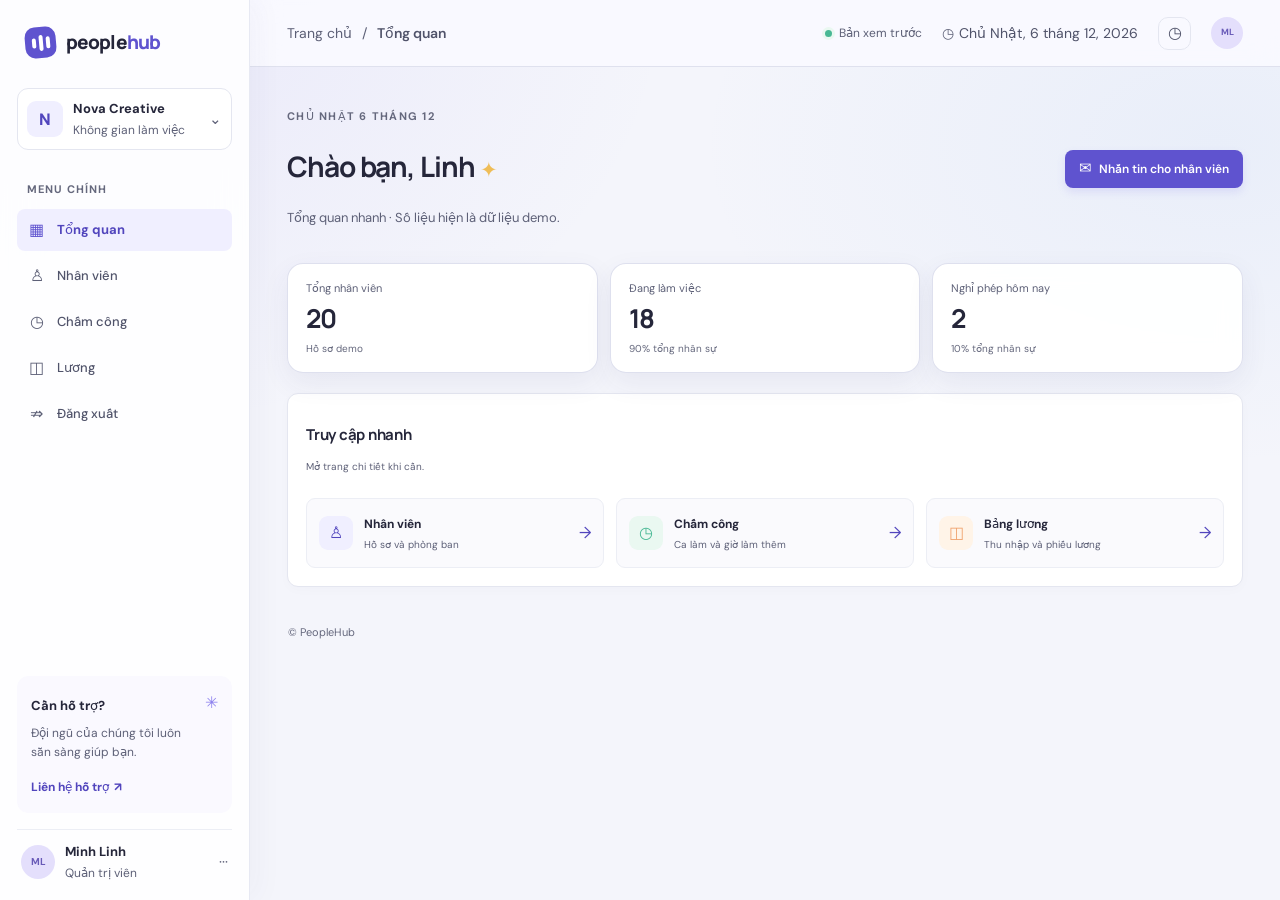
==== commit 2e62424a: "đang ht" ====
--- a/index.html
+++ b/index.html
@@ -59,8 +59,8 @@
             <a href="mailto:support@peoplehub.vn">Liên hệ hỗ trợ <span aria-hidden="true">↗</span></a>
           </div>
           <div class="user-profile">
-            <span class="avatar avatar-violet">ML</span>
-            <span class="user-copy"><strong>Minh Linh</strong><small>Quản trị viên</small></span>
+            <span class="avatar avatar-violet" data-current-user-initials>ML</span>
+            <span class="user-copy"><strong data-current-user-name>Minh Linh</strong><small data-current-user-role>Quản trị viên</small></span>
             <span class="chevron" aria-hidden="true">···</span>
           </div>
         </div>
@@ -74,10 +74,10 @@
               <span class="sync-label">Bản xem trước</span>
             </span>
             <span class="today-label"><span aria-hidden="true">◷</span><time data-current-date></time></span>
-            <a class="icon-button" href="#leave" aria-label="Thông báo">
-              <span aria-hidden="true">♧</span><i></i>
+            <a class="icon-button" href="attendance.html" aria-label="Mở trang chấm công">
+              <span aria-hidden="true">◷</span>
             </a>
-            <span class="topbar-avatar avatar avatar-violet" role="img" aria-label="Hồ sơ Minh Linh">ML</span>
+            <span class="topbar-avatar avatar avatar-violet" data-current-user-initials role="img" aria-label="Hồ sơ Minh Linh">ML</span>
           </div>
         </header>
 
@@ -86,202 +86,94 @@
             <div>
               <p class="overline"><time data-current-date="welcome"></time></p>
               <h1 id="welcome-title">Chào bạn, Linh <span aria-hidden="true">✦</span></h1>
-              <p class="welcome-copy">Bản xem trước giao diện; mọi số liệu đều là dữ liệu minh họa.</p>
+              <p class="welcome-copy">Tổng quan nhanh · Số liệu hiện là dữ liệu demo.</p>
             </div>
             <a
               class="primary-button"
-              href="mailto:support@peoplehub.vn?subject=Tin%20nh%E1%BA%AFn%20t%E1%BB%AB%20PeopleHub"
+              href="#employee-messages"
+              data-open-employee-messages
             >
-              <span aria-hidden="true">✉</span> Gửi tin nhắn
+              <span aria-hidden="true">✉</span> Nhắn tin cho nhân viên
             </a>
           </section>
 
           <section class="stats-grid" aria-label="Chỉ số nhân sự tổng quan">
             <article class="stat-card">
-              <div class="stat-top">
-                <span class="stat-icon icon-lavender" aria-hidden="true">♙</span>
-                <span class="stat-change positive">↗ 12,5%</span>
-              </div>
               <p class="stat-label">Tổng nhân viên</p>
-              <div class="stat-value-row"><strong class="stat-value">248</strong><span class="stat-caption">so với tháng trước</span></div>
-              <div class="mini-bars" aria-hidden="true"><i></i><i></i><i></i><i></i><i></i><i></i><i></i><i></i></div>
+              <strong class="stat-value" data-company-headcount>20</strong>
+              <span class="stat-caption">Hồ sơ demo</span>
             </article>
             <article class="stat-card">
-              <div class="stat-top">
-                <span class="stat-icon icon-mint" aria-hidden="true">◉</span>
-                <span class="stat-change positive">↗ 4,2%</span>
-              </div>
               <p class="stat-label">Đang làm việc</p>
-              <div class="stat-value-row"><strong class="stat-value">231</strong><span class="stat-caption">93,1% tổng nhân sự</span></div>
-              <div class="progress-track"><span class="progress-fill fill-green width-93"></span></div>
+              <strong class="stat-value" data-working-today>18</strong>
+              <span class="stat-caption" data-working-today-share>90% tổng nhân sự</span>
             </article>
             <article class="stat-card">
-              <div class="stat-top">
-                <span class="stat-icon icon-peach" aria-hidden="true">♧</span>
-                <span class="stat-change negative">↘ 2,1%</span>
-              </div>
-              <p class="stat-label">Đang nghỉ phép</p>
-              <div class="stat-value-row"><strong class="stat-value">12</strong><span class="stat-caption">5,2% tổng nhân sự</span></div>
-              <div class="progress-track"><span class="progress-fill fill-orange width-22"></span></div>
+              <p class="stat-label">Nghỉ phép hôm nay</p>
+              <strong class="stat-value" data-attendance-count="leave">2</strong>
+              <span class="stat-caption" data-attendance-share="leave">10% tổng nhân sự</span>
             </article>
           </section>
 
-          <div class="dashboard-grid">
-            <section class="panel attendance-panel" id="attendance" aria-labelledby="attendance-title">
-              <div class="panel-heading">
-                <div>
-                  <h2 id="attendance-title">Tổng quan chấm công</h2>
-                  <p>Số lượng nhân viên trong tuần này</p>
-                </div>
-                <span class="select-control">Tuần này</span>
+          <section class="dashboard-shortcuts" aria-labelledby="dashboard-shortcuts-title">
+            <div class="panel-heading">
+              <div>
+                <h2 id="dashboard-shortcuts-title">Truy cập nhanh</h2>
+                <p>Mở trang chi tiết khi cần.</p>
               </div>
-              <div class="chart-legend">
-                <span><i class="legend-dot legend-present"></i>Có mặt</span>
-                <span><i class="legend-dot legend-remote"></i>Làm từ xa</span>
-                <span><i class="legend-dot legend-absent"></i>Nghỉ phép</span>
-              </div>
-              <div class="chart" role="img" aria-label="Biểu đồ cột chấm công từ thứ Hai đến thứ Sáu">
-                <div class="chart-y-labels" aria-hidden="true"><span>250</span><span>200</span><span>150</span><span>100</span><span>50</span><span>0</span></div>
-                <div class="chart-plot">
-                  <div class="chart-grid-lines" aria-hidden="true"><i></i><i></i><i></i><i></i><i></i><i></i></div>
-                  <div class="bar-groups">
-                    <div class="bar-group"><div class="bar-stack"><i class="bar-present bar-height-67"></i><i class="bar-remote bar-height-14"></i><i class="bar-absent bar-height-7"></i></div><span>Thứ Hai</span></div>
-                    <div class="bar-group"><div class="bar-stack"><i class="bar-present bar-height-72"></i><i class="bar-remote bar-height-12"></i><i class="bar-absent bar-height-5"></i></div><span>Thứ Ba</span></div>
-                    <div class="bar-group"><div class="bar-stack"><i class="bar-present bar-height-63"></i><i class="bar-remote bar-height-16"></i><i class="bar-absent bar-height-9"></i></div><span>Thứ Tư</span></div>
-                    <div class="bar-group"><div class="bar-stack"><i class="bar-present bar-height-75"></i><i class="bar-remote bar-height-11"></i><i class="bar-absent bar-height-6"></i></div><span>Thứ Năm</span></div>
-                    <div class="bar-group"><div class="bar-stack"><i class="bar-present bar-height-69"></i><i class="bar-remote bar-height-14"></i><i class="bar-absent bar-height-8"></i></div><span>Thứ Sáu</span></div>
-                  </div>
-                </div>
-              </div>
-            </section>
-
-            <section class="panel departments-panel" id="departments" aria-labelledby="departments-title">
-              <div class="panel-heading">
-                <div><h2 id="departments-title">Phòng ban</h2><p>Phân bổ nhân sự</p></div>
-              </div>
-              <div class="department-total"><strong>248</strong><span>nhân viên</span></div>
-              <div class="department-list">
-                <div class="department-item">
-                  <div class="department-meta"><span><i class="department-dot dot-purple"></i>Thiết kế</span><strong>68 <small>27,4%</small></strong></div>
-                  <div class="progress-track"><span class="progress-fill fill-purple width-78"></span></div>
-                </div>
-                <div class="department-item">
-                  <div class="department-meta"><span><i class="department-dot dot-blue"></i>Công nghệ</span><strong>54 <small>21,8%</small></strong></div>
-                  <div class="progress-track"><span class="progress-fill fill-blue width-63"></span></div>
-                </div>
-                <div class="department-item">
-                  <div class="department-meta"><span><i class="department-dot dot-orange"></i>Marketing</span><strong>42 <small>16,9%</small></strong></div>
-                  <div class="progress-track"><span class="progress-fill fill-orange width-49"></span></div>
-                </div>
-                <div class="department-item">
-                  <div class="department-meta"><span><i class="department-dot dot-green"></i>Kinh doanh</span><strong>38 <small>15,3%</small></strong></div>
-                  <div class="progress-track"><span class="progress-fill fill-green width-44"></span></div>
-                </div>
-                <div class="department-item">
-                  <div class="department-meta"><span><i class="department-dot dot-pink"></i>Nhân sự & vận hành</span><strong>46 <small>18,5%</small></strong></div>
-                  <div class="progress-track"><span class="progress-fill fill-pink width-53"></span></div>
-                </div>
-              </div>
-            </section>
-
-            <section class="panel employees-panel" id="employees" aria-labelledby="employees-title">
-              <div class="panel-heading employee-heading">
-                <div><h2 id="employees-title">Nhân viên mới</h2><p>4 hồ sơ minh họa; không đại diện toàn bộ nhân sự</p></div>
-                <a class="secondary-button" href="employees.html">Xem tất cả <span aria-hidden="true">→</span></a>
-              </div>
-              <div class="data-table-tools dashboard-table-tools" data-table-controls>
-                <label class="table-search">
-                  <span>Tìm kiếm</span>
-                  <input type="search" data-table-search placeholder="Tên, email hoặc vị trí" aria-label="Tìm kiếm nhân viên mới">
-                </label>
-                <label class="table-control">
-                  <span>Phòng ban</span>
-                  <select data-filter-column="2" aria-label="Lọc theo phòng ban">
-                    <option value="">Tất cả</option>
-                    <option>Thiết kế</option>
-                    <option>Công nghệ</option>
-                    <option>Marketing</option>
-                    <option>Nhân sự</option>
-                  </select>
-                </label>
-                <label class="table-control">
-                  <span>Sắp xếp</span>
-                  <select data-table-sort aria-label="Sắp xếp theo tên nhân viên">
-                    <option value="asc">Tên A–Z</option>
-                    <option value="desc">Tên Z–A</option>
-                  </select>
-                </label>
-                <label class="table-control page-size-control">
-                  <span>Số dòng</span>
-                  <select data-page-size aria-label="Số dòng trên mỗi trang">
-                    <option value="10">10</option>
-                    <option value="20">20</option>
-                    <option value="50">50</option>
-                    <option value="all">All</option>
-                  </select>
-                </label>
-                <button class="action-button" type="button" data-export-table>Xuất CSV</button>
-                <p class="pagination-summary" data-pagination-summary role="status" aria-live="polite"></p>
-                <div class="pagination-actions" aria-label="Điều hướng trang">
-                  <button class="page-button" type="button" data-page-prev aria-label="Trang trước">‹</button>
-                  <button class="page-button" type="button" data-page-next aria-label="Trang sau">›</button>
-                </div>
-              </div>
-              <div class="table-wrap" role="region" aria-label="Bảng nhân viên mới; cuộn ngang để xem đầy đủ các cột" tabindex="0">
-                <table class="data-table" aria-labelledby="employees-title">
-                  <thead>
-                    <tr><th scope="col">NHÂN VIÊN</th><th scope="col">VỊ TRÍ</th><th scope="col">PHÒNG BAN</th><th scope="col">NGÀY BẮT ĐẦU</th><th scope="col">TRẠNG THÁI</th></tr>
-                  </thead>
-                  <tbody>
-                    <tr>
-                      <td><div class="employee-cell"><span class="avatar avatar-coral">HN</span><span><strong>Hoàng Ngọc</strong><small>ngoc.hoang@nova.vn</small></span></div></td>
-                      <td>Product Designer</td><td>Thiết kế</td><td>24/06/2025</td><td><span class="status-pill status-active">Đang làm việc</span></td>
-                    </tr>
-                    <tr>
-                      <td><div class="employee-cell"><span class="avatar avatar-blue">TA</span><span><strong>Trần Anh</strong><small>anh.tran@nova.vn</small></span></div></td>
-                      <td>Frontend Developer</td><td>Công nghệ</td><td>20/06/2025</td><td><span class="status-pill status-active">Đang làm việc</span></td>
-                    </tr>
-                    <tr>
-                      <td><div class="employee-cell"><span class="avatar avatar-yellow">LM</span><span><strong>Lê Minh</strong><small>minh.le@nova.vn</small></span></div></td>
-                      <td>Content Executive</td><td>Marketing</td><td>18/06/2025</td><td><span class="status-pill status-onboarding">Đang hội nhập</span></td>
-                    </tr>
-                    <tr>
-                      <td><div class="employee-cell"><span class="avatar avatar-green">PT</span><span><strong>Phạm Thảo</strong><small>thao.pham@nova.vn</small></span></div></td>
-                      <td>Talent Acquisition</td><td>Nhân sự</td><td>16/06/2025</td><td><span class="status-pill status-active">Đang làm việc</span></td>
-                    </tr>
-                  </tbody>
-                </table>
-              </div>
-            </section>
-
-            <section class="panel leave-panel" id="leave" aria-labelledby="leave-title">
-              <div class="panel-heading">
-                <div><h2 id="leave-title">Yêu cầu nghỉ phép</h2><p>Cần bạn xem xét</p></div>
-                <span class="request-count">03 mới</span>
-              </div>
-              <div class="leave-list">
-                <article class="leave-item">
-                  <span class="avatar avatar-yellow">ĐQ</span>
-                  <div class="leave-person"><strong>Đỗ Quỳnh</strong><span>Thiết kế · Nghỉ phép năm</span><small>25 – 27 tháng 6</small></div>
-                  <span class="leave-days">3 ngày</span>
-                </article>
-                <article class="leave-item">
-                  <span class="avatar avatar-coral">NV</span>
-                  <div class="leave-person"><strong>Nguyễn Vy</strong><span>Marketing · Nghỉ việc riêng</span><small>26 tháng 6</small></div>
-                  <span class="leave-days">1 ngày</span>
-                </article>
-                <article class="leave-item">
-                  <span class="avatar avatar-blue">BL</span>
-                  <div class="leave-person"><strong>Bùi Long</strong><span>Công nghệ · Nghỉ phép năm</span><small>30 tháng 6 – 1 tháng 7</small></div>
-                  <span class="leave-days">2 ngày</span>
-                </article>
-              </div>
-              <a class="leave-all-link" href="attendance.html">Xem tất cả yêu cầu <span aria-hidden="true">→</span></a>
-            </section>
-          </div>
+            </div>
+            <div class="dashboard-shortcut-list">
+              <a class="dashboard-shortcut" href="employees.html">
+                <span class="dashboard-shortcut-icon icon-lavender" aria-hidden="true">♙</span>
+                <span><strong>Nhân viên</strong><small>Hồ sơ và phòng ban</small></span>
+                <span class="dashboard-shortcut-arrow" aria-hidden="true">→</span>
+              </a>
+              <a class="dashboard-shortcut" href="attendance.html">
+                <span class="dashboard-shortcut-icon icon-mint" aria-hidden="true">◷</span>
+                <span><strong>Chấm công</strong><small>Ca làm và giờ làm thêm</small></span>
+                <span class="dashboard-shortcut-arrow" aria-hidden="true">→</span>
+              </a>
+              <a class="dashboard-shortcut" href="payroll.html">
+                <span class="dashboard-shortcut-icon icon-peach" aria-hidden="true">◫</span>
+                <span><strong>Bảng lương</strong><small>Thu nhập và phiếu lương</small></span>
+                <span class="dashboard-shortcut-arrow" aria-hidden="true">→</span>
+              </a>
+            </div>
+          </section>
           <footer class="page-footer"><span>© PeopleHub</span></footer>
         </div>
       </main>
     </div>
+    <dialog class="employee-messages-dialog" id="employee-messages" data-employee-messages-dialog aria-labelledby="employee-messages-title">
+      <div class="messages-dialog-heading">
+        <div>
+          <p class="overline">TIN NHẮN NỘI BỘ · BẢN DEMO</p>
+          <h2 id="employee-messages-title">Trao đổi với nhân viên</h2>
+        </div>
+        <button class="profile-dialog-close" type="button" data-close-employee-messages aria-label="Đóng hộp tin nhắn">×</button>
+      </div>
+      <p class="messages-demo-notice" role="note">
+        Đây là bản xem trước: tin nhắn chỉ lưu trong trình duyệt này, chưa được gửi hoặc chuyển tới nhân viên. Cần kết nối máy chủ để giao tin nhắn thật.
+      </p>
+      <label class="messages-recipient-label" for="message-recipient">Người nhận</label>
+      <select id="message-recipient" data-message-recipient>
+        <option value="hn">Hoàng Ngọc · ngoc.hoang@nova.vn</option>
+        <option value="ta">Trần Anh · anh.tran@nova.vn</option>
+        <option value="lm">Lê Minh · minh.le@nova.vn</option>
+        <option value="pt">Phạm Thảo · thao.pham@nova.vn</option>
+        <option value="vl">Vũ Lâm · lam.vu@nova.vn</option>
+      </select>
+      <section class="message-thread" data-message-thread role="log" aria-live="polite" aria-label="Lịch sử tin nhắn">
+        <p class="message-thread-empty" data-message-empty>Chưa có tin nhắn trong cuộc trò chuyện này.</p>
+      </section>
+      <form class="message-compose" data-message-form>
+        <label for="employee-message-body">Nội dung tin nhắn</label>
+        <textarea id="employee-message-body" name="message" data-message-body maxlength="1000" rows="3" placeholder="Nhập tin nhắn..." required></textarea>
+        <div class="message-compose-footer">
+          <p class="message-status" data-message-status role="status" aria-live="polite"></p>
+          <button class="action-button primary" type="submit">Gửi tin nhắn</button>
+        </div>
+      </form>
+    </dialog>
   </body>
 </html>
--- a/styles.css
+++ b/styles.css
@@ -1038,7 +1038,7 @@
   font-size: 8px;
 }
 
-.employee-cell > span:last-child {
+.employee-cell > span:not(.avatar) {
   display: grid;
   gap: 3px;
 }
@@ -1070,6 +1070,50 @@
 .status-onboarding {
   background: var(--color-warning-soft);
   color: var(--color-warning-strong);
+}
+
+.work-mode-badge {
+  display: inline-flex;
+  width: fit-content;
+  align-items: center;
+  gap: 6px;
+  padding: 6px 9px;
+  border: 1px solid transparent;
+  border-radius: 999px;
+  font-size: 11px;
+  font-weight: 700;
+  line-height: 1.35;
+  white-space: nowrap;
+}
+
+.work-mode-badge::before {
+  width: 7px;
+  height: 7px;
+  flex: 0 0 7px;
+  border-radius: 50%;
+  content: "";
+}
+
+.work-mode-badge.office {
+  border-color: #d8e5fb;
+  background: #edf4ff;
+  color: #315d9c;
+}
+
+.work-mode-badge.office::before {
+  background: #4d7cc0;
+  box-shadow: 0 0 0 2px #d6e5fb;
+}
+
+.work-mode-badge.remote {
+  border-color: #cceadd;
+  background: #eaf8f1;
+  color: #28704f;
+}
+
+.work-mode-badge.remote::before {
+  background: #3c9a6f;
+  box-shadow: 0 0 0 2px #d2efdf;
 }
 
 .leave-panel {
@@ -1271,6 +1315,149 @@
   padding: 0 18px 15px;
 }
 
+.qr-attendance-panel,
+.qr-checkins-panel {
+  margin-bottom: 18px;
+  padding: 18px;
+}
+
+.qr-attendance-panel > .panel-heading {
+  align-items: center;
+  margin-bottom: 14px;
+}
+
+.qr-demo-notice {
+  margin: 0 0 15px;
+  padding: 11px 13px;
+  border: 1px solid #e9d9ae;
+  border-radius: var(--radius-control);
+  background: #fff9e9;
+  color: #684d19;
+  font-size: 12px;
+  line-height: 1.55;
+}
+
+.qr-attendance-content {
+  display: grid;
+  grid-template-columns: minmax(220px, 0.7fr) minmax(0, 1.3fr);
+  gap: 14px;
+}
+
+.qr-code-card,
+.qr-scan-card {
+  display: grid;
+  align-content: start;
+  justify-items: start;
+  gap: 9px;
+  min-width: 0;
+  padding: 15px;
+  border: 1px solid var(--color-border-soft);
+  border-radius: 11px;
+  background: var(--color-surface-muted);
+}
+
+.qr-code-card {
+  justify-items: center;
+  text-align: center;
+}
+
+.qr-code-card img {
+  display: block;
+  width: min(100%, 220px);
+  height: auto;
+  aspect-ratio: 1;
+  border: 8px solid white;
+  border-radius: 8px;
+  background: white;
+}
+
+.qr-code-card > strong,
+.qr-scan-card h3 {
+  margin: 0;
+  color: var(--color-text);
+  font-family: var(--font-heading);
+  font-size: 14px;
+}
+
+.qr-code-card > span,
+.qr-scan-card > p {
+  margin: 0;
+  color: var(--color-text-muted);
+  font-size: 12px;
+  line-height: 1.55;
+}
+
+.qr-image-status,
+.qr-scan-status {
+  min-height: 18px;
+  margin: 0;
+  color: var(--color-primary-strong);
+  font-size: 12px;
+  line-height: 1.5;
+}
+
+.qr-scan-actions {
+  display: flex;
+  flex-wrap: wrap;
+  gap: 8px;
+}
+
+.qr-scan-actions [hidden],
+.qr-camera-preview[hidden] {
+  display: none;
+}
+
+.qr-camera-preview {
+  width: min(100%, 420px);
+  max-height: 310px;
+  border-radius: 9px;
+  background: #171923;
+  object-fit: cover;
+}
+
+.qr-manual-form {
+  display: grid;
+  width: 100%;
+  gap: 7px;
+  padding-top: 10px;
+  border-top: 1px solid var(--color-border);
+}
+
+.qr-manual-form > label {
+  color: var(--color-text-secondary);
+  font-size: 11px;
+  font-weight: 600;
+}
+
+.qr-manual-form > div {
+  display: flex;
+  flex-wrap: wrap;
+  gap: 8px;
+}
+
+.qr-manual-form input {
+  min-width: 0;
+  min-height: 38px;
+  flex: 1 1 220px;
+  padding: 0 10px;
+  border: 1px solid var(--color-border);
+  border-radius: 8px;
+  background: white;
+  color: var(--color-text);
+  font: inherit;
+  font-size: 12px;
+}
+
+.qr-manual-form input:focus-visible {
+  border-color: var(--color-primary);
+  outline: 3px solid rgba(95, 83, 207, 0.3);
+  outline-offset: 2px;
+}
+
+.qr-checkins-table {
+  min-width: 520px;
+}
+
 .data-table-wrapper {
   width: 100%;
   overflow-x: auto;
@@ -1567,6 +1754,21 @@
   .summary-row {
     grid-template-columns: repeat(2, minmax(0, 1fr));
   }
+
+  .qr-attendance-content {
+    grid-template-columns: minmax(0, 1fr);
+  }
+
+  .qr-code-card {
+    grid-template-columns: auto minmax(0, 1fr);
+    justify-items: start;
+    text-align: left;
+  }
+
+  .qr-code-card img {
+    grid-row: span 3;
+    width: 160px;
+  }
 }
 
 @media (max-width: 650px) {
@@ -1581,6 +1783,27 @@
   .auth-metrics {
     grid-template-columns: 1fr;
   }
+
+  .qr-attendance-panel,
+  .qr-checkins-panel {
+    padding: 14px;
+  }
+
+  .qr-attendance-panel > .panel-heading {
+    align-items: flex-start;
+    flex-direction: column;
+  }
+
+  .qr-code-card {
+    grid-template-columns: minmax(0, 1fr);
+    justify-items: center;
+    text-align: center;
+  }
+
+  .qr-code-card img {
+    grid-row: auto;
+    width: min(100%, 200px);
+  }
 }
 
 @media (min-width: 1500px) {
@@ -1624,11 +1847,6 @@
     padding-left: 25px;
   }
 
-  .dashboard-grid {
-    grid-template-columns: minmax(0, 1.4fr) minmax(245px, 1fr);
-    gap: 12px;
-  }
-
   .stats-grid {
     gap: 10px;
   }
@@ -1704,28 +1922,6 @@
     grid-template-columns: repeat(2, minmax(0, 1fr));
   }
 
-  .dashboard-grid {
-    grid-template-columns: minmax(0, 1.4fr) minmax(230px, 1fr);
-  }
-
-  .employees-panel {
-    grid-column: 1 / -1;
-  }
-
-  .leave-panel {
-    grid-column: 1 / -1;
-    grid-row: auto;
-  }
-
-  .leave-list {
-    display: grid;
-    grid-template-columns: repeat(3, minmax(0, 1fr));
-    gap: 12px;
-  }
-
-  .leave-item {
-    border-bottom: 0;
-  }
 }
 
 @media (max-width: 650px) {
@@ -1828,29 +2024,6 @@
 
   .stat-card {
     min-height: 136px;
-  }
-
-  .dashboard-grid {
-    grid-template-columns: minmax(0, 1fr);
-  }
-
-  .attendance-panel,
-  .departments-panel {
-    min-height: auto;
-  }
-
-  .employees-panel,
-  .leave-panel {
-    grid-column: 1;
-  }
-
-  .leave-list {
-    grid-template-columns: minmax(0, 1fr);
-    gap: 0;
-  }
-
-  .leave-item {
-    border-bottom: 1px solid var(--color-border-soft);
   }
 
   .page-footer {
@@ -2329,7 +2502,7 @@
   order: 1;
 }
 
-.dashboard-content > .dashboard-grid {
+.dashboard-content > .dashboard-shortcuts {
   order: 2;
   margin-bottom: 18px;
 }
@@ -2338,77 +2511,108 @@
   order: 3;
 }
 
-.dashboard-grid {
-  grid-template-columns: minmax(0, 0.95fr) minmax(0, 1.25fr);
-  grid-template-areas:
-    "leave attendance"
-    "departments departments"
-    "employees employees";
-  gap: 16px;
-}
-
-.leave-panel {
-  grid-area: leave;
-  grid-column: auto;
-  grid-row: auto;
-  border-top: 3px solid var(--color-primary);
-}
-
-.attendance-panel {
-  grid-area: attendance;
-}
-
-.departments-panel {
-  grid-area: departments;
-}
-
-.employees-panel {
-  grid-area: employees;
-  grid-column: auto;
-}
-
-.department-list {
-  grid-template-columns: repeat(auto-fit, minmax(145px, 1fr));
-  gap: 16px;
-}
-
-.request-count {
-  background: var(--color-danger-soft);
-  color: var(--color-danger);
+.stats-grid {
+  grid-template-columns: repeat(3, minmax(0, 1fr));
+  gap: 12px;
+  margin-bottom: 20px;
+}
+
+.dashboard-content .stat-card {
+  display: grid;
+  min-height: 0;
+  align-content: start;
+  justify-items: start;
+  gap: 7px;
+  padding: 16px 18px;
+}
+
+.dashboard-content .stat-label,
+.dashboard-content .stat-value,
+.dashboard-content .stat-caption {
+  margin: 0;
+}
+
+.dashboard-content .stat-label {
+  color: var(--color-text-muted);
   font-size: 11px;
 }
 
-.stat-label {
-  font-size: 13px;
-}
-
-.stat-change {
-  font-size: 11px;
-}
-
-.stat-caption,
-.chart-legend,
-.bar-group,
-.department-total span,
-.department-meta,
-.department-meta strong,
-.department-meta small {
+.dashboard-content .stat-value {
+  font-size: 26px;
+  line-height: 1.15;
+}
+
+.dashboard-content .stat-caption {
+  color: var(--color-text-faint);
+  font-size: 10px;
+}
+
+.dashboard-shortcuts {
+  padding: 18px;
+  border: 1px solid var(--color-border);
+  border-radius: 11px;
+  background: var(--color-surface);
+  box-shadow: 0 3px 12px var(--color-shadow);
+}
+
+.dashboard-shortcuts > .panel-heading {
+  margin-bottom: 14px;
+}
+
+.dashboard-shortcut-list {
+  display: grid;
+  grid-template-columns: repeat(3, minmax(0, 1fr));
+  gap: 12px;
+}
+
+.dashboard-shortcut {
+  display: flex;
+  min-width: 0;
+  min-height: 70px;
+  align-items: center;
+  gap: 11px;
+  padding: 12px;
+  border: 1px solid var(--color-border-soft);
+  border-radius: 9px;
+  background: var(--color-surface-muted);
+  transition: border-color 160ms ease, background-color 160ms ease;
+}
+
+.dashboard-shortcut:hover {
+  border-color: var(--color-lavender-light);
+  background: var(--color-primary-pale);
+}
+
+.dashboard-shortcut-icon {
+  display: grid;
+  width: 34px;
+  height: 34px;
+  flex: 0 0 34px;
+  place-items: center;
+  border-radius: 9px;
+  font-size: 16px;
+}
+
+.dashboard-shortcut > span:nth-child(2) {
+  display: grid;
+  min-width: 0;
+  gap: 4px;
+}
+
+.dashboard-shortcut strong {
+  color: var(--color-text);
   font-size: 12px;
 }
 
-.chart-y-labels {
+.dashboard-shortcut small {
+  color: var(--color-text-muted);
   font-size: 10px;
 }
 
-.leave-person strong {
-  font-size: 13px;
-}
-
-.leave-person span,
-.leave-person small,
-.leave-days,
-.leave-all-link {
-  font-size: 12px;
+.dashboard-shortcut-arrow {
+  margin-left: auto;
+  color: var(--color-primary-strong);
+  font-size: 16px;
 }
 
 .auth-metric span,
@@ -2468,23 +2672,19 @@
   outline-color: rgba(95, 83, 207, 0.4);
 }
 
-@media (max-width: 1120px) {
-  .dashboard-grid {
+@media (max-width: 650px) {
+  .dashboard-shortcuts {
+    padding: 15px;
+  }
+
+  .dashboard-shortcut-list {
     grid-template-columns: minmax(0, 1fr);
-    grid-template-areas:
-      "leave"
-      "attendance"
-      "departments"
-      "employees";
-  }
-
-  .leave-list {
-    grid-template-columns: minmax(0, 1fr);
-    gap: 0;
-  }
-
-  .leave-item {
-    border-bottom: 1px solid var(--color-border-soft);
+    gap: 8px;
+  }
+
+  .dashboard-shortcut {
+    min-height: 60px;
+    padding: 9px 11px;
   }
 }
 
@@ -2796,3 +2996,479 @@
     text-align: left;
   }
 }
+
+.employee-photo-trigger {
+  flex: 0 0 auto;
+  width: 38px;
+  height: 38px;
+  padding: 0;
+  overflow: hidden;
+  border: 0;
+  border-radius: 50%;
+  background: transparent;
+  cursor: pointer;
+}
+
+.employee-photo-trigger:focus-visible,
+.profile-dialog-close:focus-visible {
+  outline: 3px solid var(--color-primary);
+  outline-offset: 3px;
+}
+
+.employee-photo {
+  display: block;
+  width: 100%;
+  height: 100%;
+  object-fit: cover;
+  transition: transform 160ms ease;
+}
+
+.employee-photo-trigger:hover .employee-photo {
+  transform: scale(1.08);
+}
+
+.employee-profile-dialog {
+  width: min(760px, calc(100% - 32px));
+  max-width: 760px;
+  max-height: min(90vh, 820px);
+  padding: 25px;
+  overflow: auto;
+  border: 1px solid rgba(255, 255, 255, 0.78);
+  border-radius: 20px;
+  background: rgba(255, 255, 255, 0.97);
+  color: var(--color-text);
+  box-shadow: 0 28px 90px rgba(27, 32, 68, 0.26);
+}
+
+.employee-profile-dialog::backdrop {
+  background: rgba(21, 27, 51, 0.54);
+  backdrop-filter: blur(5px);
+}
+
+.profile-dialog-heading,
+.profile-attendance-heading {
+  display: flex;
+  align-items: flex-start;
+  justify-content: space-between;
+  gap: 16px;
+}
+
+.profile-dialog-heading .overline {
+  margin: 0 0 5px;
+}
+
+.profile-dialog-heading h2 {
+  margin: 0;
+  font-family: var(--font-heading);
+  font-size: 22px;
+}
+
+.profile-dialog-close {
+  flex: 0 0 auto;
+  width: 36px;
+  height: 36px;
+  border: 1px solid var(--color-border-soft);
+  border-radius: 50%;
+  background: white;
+  color: var(--color-text-secondary);
+  font-size: 24px;
+  line-height: 1;
+  cursor: pointer;
+}
+
+.profile-person {
+  display: flex;
+  align-items: center;
+  gap: 14px;
+  margin-top: 18px;
+  padding: 15px;
+  border: 1px solid var(--color-border-soft);
+  border-radius: 14px;
+  background: rgba(247, 248, 255, 0.78);
+}
+
+.profile-portrait {
+  flex: 0 0 auto;
+  width: 64px;
+  height: 64px;
+  border: 2px solid white;
+  border-radius: 50%;
+  object-fit: cover;
+  box-shadow: 0 3px 12px rgba(32, 40, 76, 0.14);
+}
+
+.profile-role,
+.profile-specialty {
+  margin: 0;
+  line-height: 1.55;
+}
+
+.profile-role {
+  color: var(--color-text);
+  font-size: 14px;
+  font-weight: 700;
+}
+
+.profile-specialty {
+  margin-top: 4px;
+  color: var(--color-text-muted);
+  font-size: 12px;
+}
+
+.profile-person .work-mode-badge {
+  margin-top: 8px;
+}
+
+.profile-stats {
+  display: grid;
+  grid-template-columns: repeat(3, minmax(0, 1fr));
+  gap: 10px;
+  margin-top: 14px;
+}
+
+.profile-stats article {
+  display: grid;
+  align-content: start;
+  gap: 5px;
+  min-width: 0;
+  padding: 13px;
+  border: 1px solid var(--color-border-soft);
+  border-radius: 12px;
+  background: rgba(255, 255, 255, 0.8);
+}
+
+.profile-stats article > span,
+.profile-stats article > small {
+  color: var(--color-text-muted);
+  font-size: 11px;
+  line-height: 1.45;
+}
+
+.profile-stats article > strong {
+  overflow-wrap: anywhere;
+  color: var(--color-text);
+  font-family: var(--font-heading);
+  font-size: 18px;
+}
+
+.profile-stats .profile-salary-stat > strong {
+  color: var(--color-primary-strong);
+  font-size: 16px;
+}
+
+.profile-attendance {
+  margin-top: 20px;
+}
+
+.profile-attendance-heading {
+  align-items: center;
+  margin-bottom: 9px;
+}
+
+.profile-attendance-heading h3 {
+  margin: 0;
+  font-family: var(--font-heading);
+  font-size: 16px;
+}
+
+.profile-attendance-heading p,
+.profile-attendance-total {
+  margin: 4px 0 0;
+  color: var(--color-text-muted);
+  font-size: 11px;
+}
+
+.profile-attendance-total {
+  flex: 0 0 auto;
+  color: var(--color-primary-strong);
+  font-weight: 700;
+}
+
+.profile-attendance-table-wrap {
+  max-height: 225px;
+  overflow: auto;
+  border: 1px solid var(--color-border-soft);
+  border-radius: 10px;
+}
+
+.profile-attendance-table {
+  width: 100%;
+  border-collapse: collapse;
+  text-align: left;
+}
+
+.profile-attendance-table th,
+.profile-attendance-table td {
+  padding: 8px 10px;
+  border-bottom: 1px solid var(--color-border-soft);
+  font-size: 11px;
+}
+
+.profile-attendance-table th {
+  position: sticky;
+  top: 0;
+  background: #f5f6fc;
+  color: var(--color-text-secondary);
+  font-weight: 700;
+}
+
+.profile-attendance-table td {
+  color: var(--color-text-secondary);
+}
+
+.profile-attendance-table tbody tr:last-child td {
+  border-bottom: 0;
+}
+
+.profile-attendance-table .attendance-present {
+  color: var(--color-success-strong);
+  font-weight: 600;
+}
+
+.profile-attendance-table .attendance-missed {
+  color: var(--color-text-muted);
+}
+
+.profile-demo-note {
+  margin: 12px 0 0;
+  color: var(--color-text-muted);
+  font-size: 11px;
+  line-height: 1.6;
+}
+
+@media (max-width: 600px) {
+  .employee-profile-dialog {
+    padding: 18px;
+    border-radius: 16px;
+  }
+
+  .profile-dialog-heading h2 {
+    font-size: 19px;
+  }
+
+  .profile-person {
+    align-items: flex-start;
+  }
+
+  .profile-stats {
+    grid-template-columns: repeat(2, minmax(0, 1fr));
+  }
+
+  .profile-stats .profile-salary-stat {
+    grid-column: 1 / -1;
+  }
+
+  .profile-attendance-table th,
+  .profile-attendance-table td {
+    padding: 8px 6px;
+    font-size: 10px;
+  }
+}
+
+@media (prefers-reduced-motion: reduce) {
+  .employee-photo {
+    transition: none;
+  }
+}
+
+.employee-message-button {
+  flex: 0 0 auto;
+  margin-left: auto;
+  padding: 5px 8px;
+  border: 1px solid rgba(95, 83, 207, 0.22);
+  border-radius: 7px;
+  background: rgba(246, 245, 255, 0.9);
+  color: var(--color-primary-strong);
+  font: inherit;
+  font-size: 10px;
+  font-weight: 700;
+  cursor: pointer;
+}
+
+.employee-message-button:hover {
+  background: var(--color-primary-soft);
+}
+
+.employee-message-button:focus-visible,
+.messages-dialog-heading .profile-dialog-close:focus-visible,
+.message-compose button:focus-visible {
+  outline: 3px solid var(--color-primary);
+  outline-offset: 3px;
+}
+
+.employee-messages-dialog {
+  width: min(620px, calc(100% - 32px));
+  max-width: 620px;
+  max-height: min(90vh, 760px);
+  padding: 24px;
+  overflow: auto;
+  border: 1px solid rgba(255, 255, 255, 0.8);
+  border-radius: 20px;
+  background: rgba(255, 255, 255, 0.97);
+  color: var(--color-text);
+  box-shadow: 0 28px 90px rgba(27, 32, 68, 0.26);
+}
+
+.employee-messages-dialog::backdrop {
+  background: rgba(21, 27, 51, 0.54);
+  backdrop-filter: blur(5px);
+}
+
+.messages-dialog-heading {
+  display: flex;
+  align-items: flex-start;
+  justify-content: space-between;
+  gap: 16px;
+}
+
+.messages-dialog-heading .overline {
+  margin: 0 0 5px;
+}
+
+.messages-dialog-heading h2 {
+  margin: 0;
+  color: var(--color-text);
+  font-family: var(--font-heading);
+  font-size: 21px;
+}
+
+.messages-demo-notice {
+  margin: 16px 0;
+  padding: 11px 13px;
+  border: 1px solid #e9d9ae;
+  border-radius: 10px;
+  background: #fff9e9;
+  color: #684d19;
+  font-size: 12px;
+  line-height: 1.6;
+}
+
+.messages-recipient-label,
+.message-compose > label {
+  display: block;
+  margin-bottom: 6px;
+  color: var(--color-text-secondary);
+  font-size: 12px;
+  font-weight: 700;
+}
+
+[data-message-recipient],
+[data-message-body] {
+  width: 100%;
+  border: 1px solid var(--color-border);
+  border-radius: 9px;
+  background: rgba(255, 255, 255, 0.95);
+  color: var(--color-text);
+  font: inherit;
+  font-size: 13px;
+}
+
+[data-message-recipient] {
+  min-height: 42px;
+  padding: 0 11px;
+}
+
+[data-message-body] {
+  display: block;
+  min-height: 84px;
+  padding: 10px 12px;
+  resize: vertical;
+}
+
+[data-message-recipient]:focus-visible,
+[data-message-body]:focus-visible {
+  border-color: var(--color-primary);
+  outline: 3px solid rgba(95, 83, 207, 0.3);
+  outline-offset: 1px;
+}
+
+.message-thread {
+  display: flex;
+  flex-direction: column;
+  gap: 9px;
+  min-height: 125px;
+  max-height: 260px;
+  margin: 14px 0;
+  padding: 12px;
+  overflow-y: auto;
+  border: 1px solid var(--color-border-soft);
+  border-radius: 12px;
+  background: rgba(247, 248, 255, 0.72);
+}
+
+.message-thread-empty {
+  align-self: center;
+  margin: auto;
+  color: var(--color-text-muted);
+  font-size: 12px;
+  text-align: center;
+}
+
+.message-bubble {
+  align-self: flex-end;
+  width: min(88%, 440px);
+  padding: 10px 12px;
+  border: 1px solid rgba(95, 83, 207, 0.14);
+  border-radius: 12px 12px 3px 12px;
+  background: rgba(238, 236, 255, 0.88);
+}
+
+.message-bubble strong,
+.message-bubble time {
+  display: block;
+  color: var(--color-text-muted);
+  font-size: 10px;
+}
+
+.message-bubble p {
+  margin: 5px 0;
+  color: var(--color-text);
+  font-size: 13px;
+  line-height: 1.55;
+  overflow-wrap: anywhere;
+  white-space: pre-wrap;
+}
+
+.message-compose {
+  display: grid;
+}
+
+.message-compose-footer {
+  display: flex;
+  align-items: center;
+  justify-content: space-between;
+  gap: 14px;
+  margin-top: 10px;
+}
+
+.message-status {
+  margin: 0;
+  color: var(--color-text-muted);
+  font-size: 11px;
+  line-height: 1.5;
+}
+
+.message-compose button:disabled {
+  cursor: not-allowed;
+  opacity: 0.65;
+}
+
+@media (max-width: 600px) {
+  .employee-messages-dialog {
+    padding: 18px;
+    border-radius: 16px;
+  }
+
+  .messages-dialog-heading h2 {
+    font-size: 18px;
+  }
+
+  .message-compose-footer {
+    align-items: stretch;
+    flex-direction: column;
+  }
+
+  .message-compose-footer button {
+    align-self: flex-end;
+  }
+}
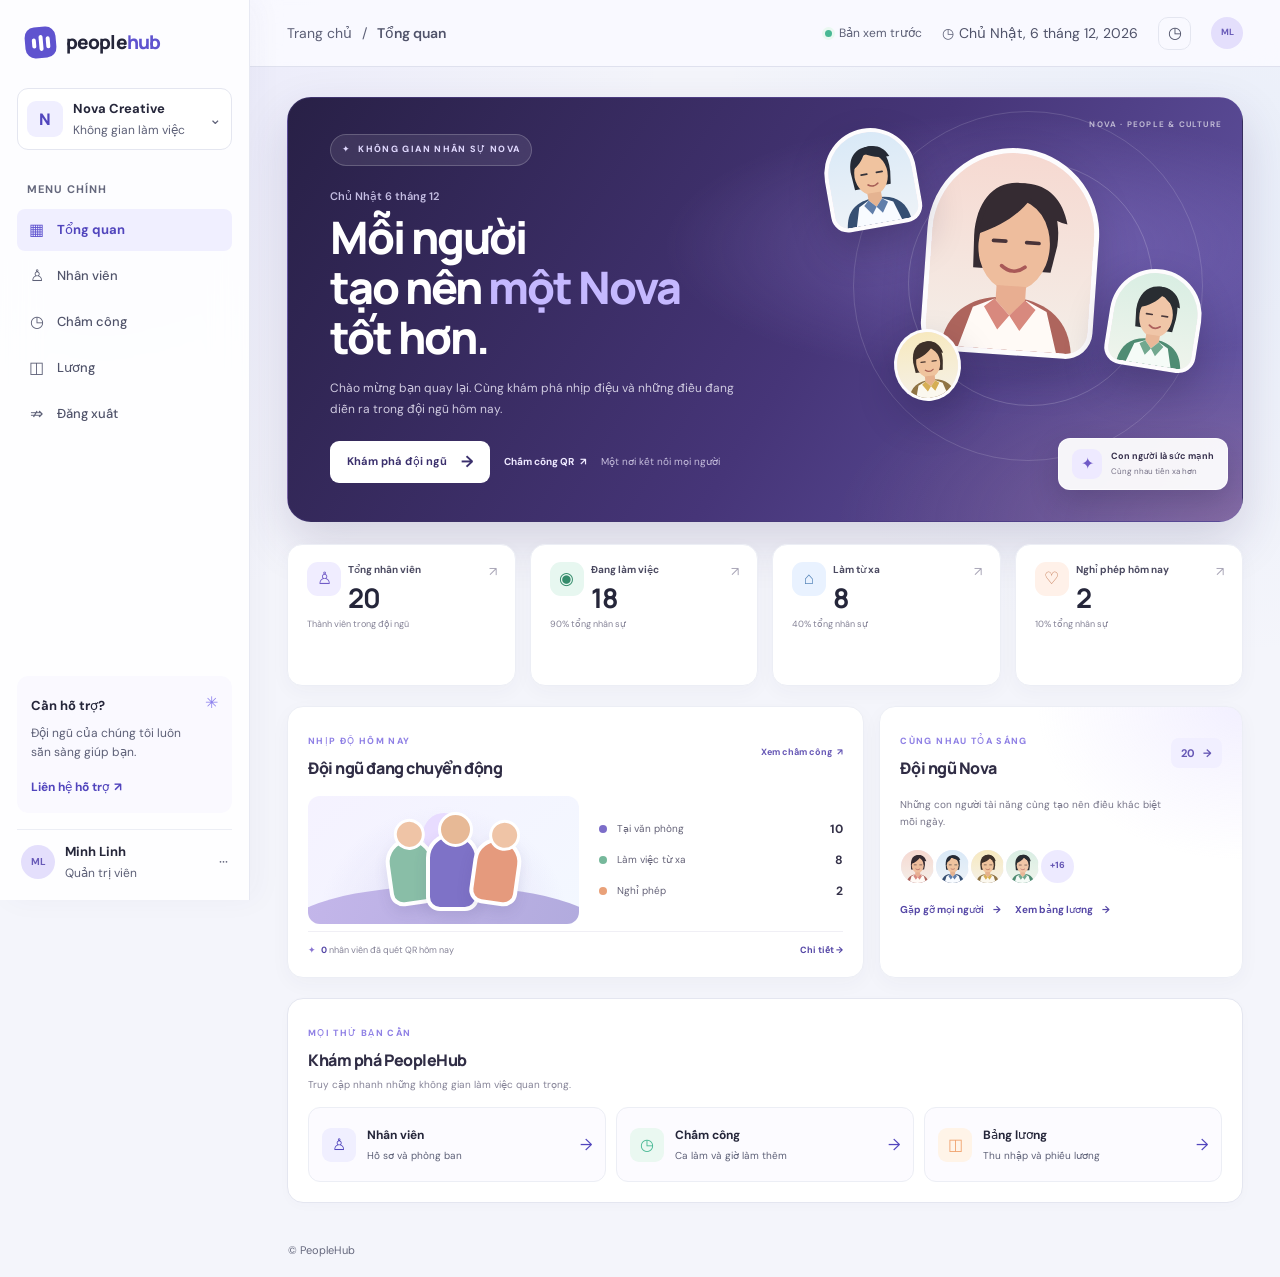
==== commit 3e697c0e: "ddd" ====
--- a/index.html
+++ b/index.html
@@ -82,44 +82,125 @@
         </header>
 
         <div class="page-content dashboard-content">
-          <section class="welcome-row" aria-labelledby="welcome-title">
-            <div>
-              <p class="overline"><time data-current-date="welcome"></time></p>
-              <h1 id="welcome-title">Chào bạn, Linh <span aria-hidden="true">✦</span></h1>
-              <p class="welcome-copy">Tổng quan nhanh · Số liệu hiện là dữ liệu demo.</p>
-            </div>
-            <a
-              class="primary-button"
-              href="#employee-messages"
-              data-open-employee-messages
-            >
-              <span aria-hidden="true">✉</span> Nhắn tin cho nhân viên
-            </a>
-          </section>
-
-          <section class="stats-grid" aria-label="Chỉ số nhân sự tổng quan">
-            <article class="stat-card">
+          <section class="dashboard-hero" aria-labelledby="welcome-title">
+            <div class="dashboard-hero-copy">
+              <span class="dashboard-eyebrow"><span aria-hidden="true">✦</span> KHÔNG GIAN NHÂN SỰ NOVA</span>
+              <p class="dashboard-date"><time data-current-date="welcome"></time></p>
+              <h1 id="welcome-title">Mỗi người<br>tạo nên <span>một Nova</span><br>tốt hơn.</h1>
+              <p class="dashboard-hero-description">Chào mừng bạn quay lại. Cùng khám phá nhịp điệu và những điều đang diễn ra trong đội ngũ hôm nay.</p>
+              <div class="dashboard-hero-actions">
+                <a class="dashboard-hero-button" href="employees.html">Khám phá đội ngũ <span aria-hidden="true">→</span></a>
+                <a class="dashboard-hero-secondary" href="attendance.html">Chấm công QR <span aria-hidden="true">↗</span></a>
+                <span class="dashboard-hero-caption">Một nơi kết nối mọi người</span>
+              </div>
+            </div>
+            <div class="dashboard-hero-art" aria-label="Một số thành viên Nova Creative">
+              <span class="hero-orbit hero-orbit-one" aria-hidden="true"></span>
+              <span class="hero-orbit hero-orbit-two" aria-hidden="true"></span>
+              <div class="hero-photo hero-photo-main">
+                <img src="anhnv/hoang-ngoc.svg" alt="Hoàng Ngọc, Product Designer">
+              </div>
+              <div class="hero-photo hero-photo-small hero-photo-top">
+                <img src="anhnv/tran-anh.svg" alt="Trần Anh, Frontend Developer">
+              </div>
+              <div class="hero-photo hero-photo-small hero-photo-bottom">
+                <img src="anhnv/pham-thao.svg" alt="Phạm Thảo, Talent Acquisition">
+              </div>
+              <div class="hero-photo hero-photo-tiny">
+                <img src="anhnv/le-minh.svg" alt="Lê Minh, Content Executive">
+              </div>
+              <div class="hero-note-card">
+                <span class="hero-note-icon" aria-hidden="true">✦</span>
+                <span><strong>Con người là sức mạnh</strong><small>Cùng nhau tiến xa hơn</small></span>
+              </div>
+              <span class="hero-art-label">NOVA · PEOPLE & CULTURE</span>
+            </div>
+          </section>
+
+          <section class="stats-grid dashboard-stats-grid" aria-label="Chỉ số nhân sự tổng quan">
+            <a class="stat-card dashboard-stat-card stat-card-violet" href="employees.html" aria-label="Xem danh sách nhân viên">
+              <span class="dashboard-stat-icon" aria-hidden="true">♙</span>
               <p class="stat-label">Tổng nhân viên</p>
               <strong class="stat-value" data-company-headcount>20</strong>
-              <span class="stat-caption">Hồ sơ demo</span>
-            </article>
-            <article class="stat-card">
+              <span class="stat-caption">Thành viên trong đội ngũ</span>
+              <span class="stat-card-mark" aria-hidden="true">↗</span>
+            </a>
+            <a class="stat-card dashboard-stat-card stat-card-mint" href="attendance.html" aria-label="Xem tình hình chấm công">
+              <span class="dashboard-stat-icon" aria-hidden="true">◉</span>
               <p class="stat-label">Đang làm việc</p>
               <strong class="stat-value" data-working-today>18</strong>
               <span class="stat-caption" data-working-today-share>90% tổng nhân sự</span>
-            </article>
-            <article class="stat-card">
+              <span class="stat-card-mark" aria-hidden="true">↗</span>
+            </a>
+            <a class="stat-card dashboard-stat-card stat-card-blue" href="attendance.html" aria-label="Xem nhân viên làm từ xa và chấm công">
+              <span class="dashboard-stat-icon" aria-hidden="true">⌂</span>
+              <p class="stat-label">Làm từ xa</p>
+              <strong class="stat-value" data-attendance-count="remote">8</strong>
+              <span class="stat-caption" data-attendance-share="remote">40% tổng nhân sự</span>
+              <span class="stat-card-mark" aria-hidden="true">↗</span>
+            </a>
+            <a class="stat-card dashboard-stat-card stat-card-peach" href="attendance.html" aria-label="Xem tình hình nghỉ phép">
+              <span class="dashboard-stat-icon" aria-hidden="true">♡</span>
               <p class="stat-label">Nghỉ phép hôm nay</p>
               <strong class="stat-value" data-attendance-count="leave">2</strong>
               <span class="stat-caption" data-attendance-share="leave">10% tổng nhân sự</span>
+              <span class="stat-card-mark" aria-hidden="true">↗</span>
+            </a>
+          </section>
+
+          <section class="dashboard-lower-grid" aria-label="Thông tin đội ngũ">
+            <article class="dashboard-insight-card">
+              <div class="dashboard-section-heading">
+                <div>
+                  <span class="dashboard-section-kicker">NHỊP ĐỘ HÔM NAY</span>
+                  <h2>Đội ngũ đang chuyển động</h2>
+                </div>
+                <a class="dashboard-text-link" href="attendance.html">Xem chấm công <span aria-hidden="true">↗</span></a>
+              </div>
+              <div class="team-presence">
+                <div class="presence-visual" aria-hidden="true">
+                  <span class="presence-sun"></span>
+                  <span class="presence-person presence-person-one"></span>
+                  <span class="presence-person presence-person-two"></span>
+                  <span class="presence-person presence-person-three"></span>
+                  <span class="presence-ground"></span>
+                </div>
+                <div class="presence-details">
+                  <p><span class="presence-dot dot-office"></span><span>Tại văn phòng</span><strong data-attendance-count="onsite">10</strong></p>
+                  <p><span class="presence-dot dot-remote"></span><span>Làm việc từ xa</span><strong data-attendance-count="remote">8</strong></p>
+                  <p><span class="presence-dot dot-leave"></span><span>Nghỉ phép</span><strong data-attendance-count="leave">2</strong></p>
+                </div>
+              </div>
+              <div class="presence-footnote">
+                <span aria-hidden="true">✦</span>
+                <span><strong data-dashboard-qr-count>0</strong> nhân viên đã quét QR hôm nay</span>
+                <a href="attendance.html">Chi tiết <span aria-hidden="true">→</span></a>
+              </div>
+            </article>
+
+            <article class="dashboard-people-card">
+              <div class="dashboard-section-heading">
+                <div>
+                  <span class="dashboard-section-kicker">CÙNG NHAU TỎA SÁNG</span>
+                  <h2>Đội ngũ Nova</h2>
+                </div>
+                <a class="people-count-link" href="employees.html"><span data-company-headcount>20</span> <span aria-hidden="true">→</span></a>
+              </div>
+              <p class="people-card-copy">Những con người tài năng cùng tạo nên điều khác biệt mỗi ngày.</p>
+              <div class="people-avatar-row" data-dashboard-team-avatars aria-label="Một số nhân viên"></div>
+              <div class="dashboard-people-links">
+                <a class="people-card-link" href="employees.html">Gặp gỡ mọi người <span aria-hidden="true">→</span></a>
+                <a class="people-card-link" href="payroll.html">Xem bảng lương <span aria-hidden="true">→</span></a>
+              </div>
             </article>
           </section>
 
           <section class="dashboard-shortcuts" aria-labelledby="dashboard-shortcuts-title">
             <div class="panel-heading">
               <div>
-                <h2 id="dashboard-shortcuts-title">Truy cập nhanh</h2>
-                <p>Mở trang chi tiết khi cần.</p>
+                <span class="dashboard-section-kicker">MỌI THỨ BẠN CẦN</span>
+                <h2 id="dashboard-shortcuts-title">Khám phá PeopleHub</h2>
+                <p>Truy cập nhanh những không gian làm việc quan trọng.</p>
               </div>
             </div>
             <div class="dashboard-shortcut-list">
--- a/styles.css
+++ b/styles.css
@@ -3265,6 +3265,911 @@
   }
 }
 
+.dashboard-content {
+  gap: 20px;
+}
+
+.dashboard-content > .dashboard-hero {
+  order: 0;
+  margin: 0 0 2px;
+}
+
+.dashboard-content > .stats-grid {
+  order: 1;
+  margin: 0;
+}
+
+.dashboard-content > .dashboard-lower-grid {
+  order: 2;
+}
+
+.dashboard-content > .dashboard-shortcuts {
+  order: 3;
+  margin: 0;
+}
+
+.dashboard-content > .page-footer {
+  order: 4;
+}
+
+.dashboard-hero {
+  position: relative;
+  display: grid;
+  min-height: 355px;
+  grid-template-columns: minmax(0, 1.04fr) minmax(320px, 0.96fr);
+  overflow: hidden;
+  border: 1px solid rgba(102, 86, 174, 0.22);
+  border-radius: 24px;
+  background:
+    radial-gradient(ellipse at 76% 35%, rgba(182, 162, 255, 0.32), transparent 34%),
+    radial-gradient(ellipse at 100% 100%, rgba(238, 175, 151, 0.22), transparent 30%),
+    linear-gradient(122deg, #282046 0%, #463578 55%, #6658a8 100%);
+  box-shadow: 0 20px 48px rgba(52, 40, 97, 0.17);
+  color: #fff;
+}
+
+.dashboard-hero-copy {
+  z-index: 1;
+  align-self: center;
+  padding: 36px 0 38px 42px;
+}
+
+.dashboard-eyebrow,
+.dashboard-section-kicker {
+  display: inline-flex;
+  align-items: center;
+  gap: 7px;
+  color: #8f80e5;
+  font-size: 9px;
+  font-weight: 800;
+  letter-spacing: 1.35px;
+}
+
+.dashboard-eyebrow {
+  padding: 8px 11px;
+  border: 1px solid rgba(255, 255, 255, 0.2);
+  border-radius: 99px;
+  background: rgba(255, 255, 255, 0.09);
+  color: #e1d9ff;
+  backdrop-filter: blur(12px);
+}
+
+.dashboard-date {
+  margin: 22px 0 8px;
+  color: #c4bde2;
+  font-size: 11px;
+  font-weight: 600;
+}
+
+.dashboard-hero h1 {
+  margin: 0;
+  font-family: var(--font-heading);
+  font-size: clamp(31px, 3.5vw, 47px);
+  font-weight: 800;
+  letter-spacing: -2px;
+  line-height: 1.12;
+}
+
+.dashboard-hero h1 span {
+  color: #c5b8ff;
+}
+
+.dashboard-hero-description {
+  max-width: 405px;
+  margin: 15px 0 20px;
+  color: #d0cbe1;
+  font-size: 12px;
+  line-height: 1.8;
+}
+
+.dashboard-hero-actions {
+  display: flex;
+  flex-wrap: wrap;
+  align-items: center;
+  gap: 14px;
+}
+
+.dashboard-hero-button {
+  display: inline-flex;
+  min-height: 42px;
+  align-items: center;
+  gap: 14px;
+  padding: 0 16px;
+  border: 1px solid rgba(255, 255, 255, 0.68);
+  border-radius: 9px;
+  background: #fff;
+  color: #3b306d;
+  font-size: 11px;
+  font-weight: 700;
+  transition: transform 160ms ease, box-shadow 160ms ease;
+}
+
+.dashboard-hero-button:hover {
+  box-shadow: 0 8px 22px rgba(21, 16, 48, 0.25);
+  transform: translateY(-2px);
+}
+
+.dashboard-hero-button span {
+  font-size: 16px;
+}
+
+.dashboard-hero-caption {
+  color: #c5bddc;
+  font-size: 10px;
+}
+
+.dashboard-hero-secondary {
+  display: inline-flex;
+  align-items: center;
+  gap: 6px;
+  padding: 8px 0;
+  color: #eee9ff;
+  font-size: 10px;
+  font-weight: 700;
+}
+
+.dashboard-hero-secondary:hover,
+.dashboard-hero-secondary:focus-visible {
+  color: #fff;
+  text-decoration: underline;
+  text-underline-offset: 4px;
+}
+
+.dashboard-hero-art {
+  position: relative;
+  min-height: 355px;
+  overflow: hidden;
+}
+
+.hero-orbit {
+  position: absolute;
+  display: block;
+  border: 1px solid rgba(255, 255, 255, 0.14);
+  border-radius: 50%;
+}
+
+.hero-orbit-one {
+  top: 3%;
+  left: 15%;
+  width: 350px;
+  aspect-ratio: 1;
+}
+
+.hero-orbit-two {
+  top: 15%;
+  left: 27%;
+  width: 245px;
+  aspect-ratio: 1;
+  border-color: rgba(255, 255, 255, 0.18);
+}
+
+.hero-photo {
+  position: absolute;
+  overflow: hidden;
+  border: 5px solid rgba(255, 255, 255, 0.86);
+  background: #f4e9f1;
+  box-shadow: 0 18px 38px rgba(26, 20, 52, 0.25);
+}
+
+.hero-photo img {
+  display: block;
+  width: 100%;
+  height: 100%;
+  object-fit: cover;
+}
+
+.hero-photo-main {
+  top: 50px;
+  left: 31%;
+  width: 172px;
+  height: 207px;
+  border-radius: 88px 88px 28px 28px;
+  transform: rotate(4deg);
+}
+
+.hero-photo-main img {
+  object-position: center 23%;
+}
+
+.hero-photo-small {
+  width: 92px;
+  height: 100px;
+  border-width: 4px;
+  border-radius: 48px 48px 18px 18px;
+}
+
+.hero-photo-top {
+  top: 30px;
+  left: 9%;
+  transform: rotate(-10deg);
+}
+
+.hero-photo-bottom {
+  top: 171px;
+  right: 9%;
+  transform: rotate(9deg);
+}
+
+.hero-photo-tiny {
+  top: 231px;
+  left: 24%;
+  width: 67px;
+  height: 72px;
+  border-width: 3px;
+  border-radius: 50%;
+  transform: rotate(-7deg);
+}
+
+.hero-note-card {
+  position: absolute;
+  right: 3%;
+  bottom: 31px;
+  display: flex;
+  align-items: center;
+  gap: 9px;
+  padding: 10px 13px;
+  border: 1px solid rgba(255, 255, 255, 0.62);
+  border-radius: 12px;
+  background: rgba(255, 255, 255, 0.94);
+  box-shadow: 0 12px 30px rgba(26, 20, 52, 0.2);
+  color: #37304d;
+  backdrop-filter: blur(12px);
+}
+
+.hero-note-icon {
+  display: grid;
+  width: 30px;
+  height: 30px;
+  place-items: center;
+  border-radius: 9px;
+  background: #eeeaff;
+  color: #705ac7;
+}
+
+.hero-note-card > span:last-child {
+  display: grid;
+  gap: 2px;
+}
+
+.hero-note-card strong {
+  font-size: 9px;
+}
+
+.hero-note-card small {
+  color: #777287;
+  font-size: 8px;
+}
+
+.hero-art-label {
+  position: absolute;
+  top: 20px;
+  right: 20px;
+  color: rgba(255, 255, 255, 0.62);
+  font-size: 8px;
+  font-weight: 700;
+  letter-spacing: 1.2px;
+}
+
+.dashboard-stats-grid {
+  grid-template-columns: repeat(4, minmax(0, 1fr));
+  gap: 14px;
+}
+
+.dashboard-content .dashboard-stat-card {
+  position: relative;
+  grid-template-columns: 36px minmax(0, 1fr);
+  min-height: 142px;
+  gap: 5px;
+  overflow: hidden;
+  padding: 17px 19px;
+  border: 1px solid var(--color-border-soft);
+  border-radius: 15px;
+  background: #fff;
+  box-shadow: 0 6px 20px rgba(50, 45, 88, 0.035);
+  color: inherit;
+  text-decoration: none;
+  transition: border-color 160ms ease, box-shadow 160ms ease, transform 160ms ease;
+}
+
+.dashboard-content .dashboard-stat-card:hover {
+  border-color: rgba(95, 83, 207, 0.32);
+  box-shadow: 0 12px 26px rgba(65, 53, 126, 0.1);
+  transform: translateY(-3px);
+}
+
+.dashboard-content .dashboard-stat-card:focus-visible {
+  outline: 3px solid rgba(95, 83, 207, 0.45);
+  outline-offset: 3px;
+}
+
+.dashboard-stat-icon {
+  display: grid;
+  width: 34px;
+  height: 34px;
+  grid-column: 1;
+  grid-row: span 2;
+  place-items: center;
+  margin-bottom: 5px;
+  border-radius: 11px;
+  font-size: 17px;
+}
+
+.dashboard-stat-card .stat-value {
+  grid-column: 2;
+  font-size: 27px;
+  letter-spacing: -0.8px;
+}
+
+.dashboard-stat-card .stat-label {
+  grid-column: 2;
+  grid-row: 1;
+  align-self: end;
+  color: #4b4a61;
+  font-size: 10px;
+  font-weight: 700;
+}
+
+.dashboard-stat-card .stat-caption {
+  grid-column: 1 / -1;
+  color: #858397;
+  font-size: 9px;
+}
+
+.stat-card-violet .dashboard-stat-icon {
+  background: #f0edff;
+  color: #715cc7;
+}
+
+.stat-card-mint .dashboard-stat-icon {
+  background: #e7f7f0;
+  color: #348c6b;
+}
+
+.stat-card-blue .dashboard-stat-icon {
+  background: #e9f2ff;
+  color: #4d7fb5;
+}
+
+.stat-card-peach .dashboard-stat-icon {
+  background: #fff1e9;
+  color: #c27852;
+}
+
+.stat-card-mark {
+  position: absolute;
+  top: 17px;
+  right: 18px;
+  color: #a8a5b6;
+  font-size: 13px;
+}
+
+.dashboard-lower-grid {
+  display: grid;
+  grid-template-columns: minmax(0, 1.35fr) minmax(270px, 0.85fr);
+  gap: 15px;
+}
+
+.dashboard-insight-card,
+.dashboard-people-card {
+  min-width: 0;
+  padding: 20px;
+  border: 1px solid var(--color-border-soft);
+  border-radius: 16px;
+  background: #fff;
+  box-shadow: 0 6px 20px rgba(50, 45, 88, 0.035);
+}
+
+.dashboard-section-heading {
+  display: flex;
+  align-items: center;
+  justify-content: space-between;
+  gap: 12px;
+}
+
+.dashboard-section-heading h2,
+.dashboard-shortcuts h2 {
+  margin: 5px 0 0;
+  color: #302d45;
+  font-family: var(--font-heading);
+  font-size: 16px;
+  font-weight: 800;
+  letter-spacing: -0.45px;
+}
+
+.dashboard-text-link,
+.people-count-link {
+  flex: 0 0 auto;
+  color: #6657b5;
+  font-size: 9px;
+  font-weight: 700;
+}
+
+.dashboard-text-link span {
+  margin-left: 3px;
+}
+
+.team-presence {
+  display: grid;
+  min-height: 142px;
+  grid-template-columns: minmax(170px, 1fr) minmax(180px, 0.9fr);
+  align-items: center;
+  gap: 20px;
+  margin-top: 9px;
+}
+
+.presence-visual {
+  position: relative;
+  height: 128px;
+  overflow: hidden;
+  border-radius: 12px;
+  background:
+    radial-gradient(ellipse at 50% 100%, rgba(159, 146, 220, 0.25), transparent 65%),
+    linear-gradient(140deg, #f5f2ff, #f3f8ff);
+}
+
+.presence-sun {
+  position: absolute;
+  top: 17px;
+  left: 50%;
+  width: 42px;
+  height: 42px;
+  border-radius: 50%;
+  background: #e8dcff;
+  transform: translateX(-50%);
+}
+
+.presence-ground {
+  position: absolute;
+  right: -9%;
+  bottom: -52px;
+  left: -9%;
+  height: 90px;
+  border-radius: 50% 50% 0 0;
+  background: linear-gradient(110deg, #c5b7eb, #afa9dc);
+}
+
+.presence-person {
+  position: absolute;
+  z-index: 1;
+  bottom: 19px;
+  width: 48px;
+  height: 67px;
+  border: 4px solid #fff;
+  border-radius: 25px 25px 14px 14px;
+  box-shadow: 0 6px 14px rgba(76, 65, 126, 0.12);
+}
+
+.presence-person::before {
+  position: absolute;
+  top: -23px;
+  left: 8px;
+  width: 25px;
+  height: 25px;
+  border: 3px solid #fff;
+  border-radius: 50%;
+  background: #efc4a6;
+  content: "";
+}
+
+.presence-person-one {
+  left: calc(50% - 57px);
+  background: #89bea7;
+  transform: rotate(-8deg);
+}
+
+.presence-person-two {
+  bottom: 13px;
+  left: calc(50% - 18px);
+  width: 53px;
+  height: 78px;
+  background: #7e72c7;
+}
+
+.presence-person-two::before {
+  top: -25px;
+  left: 8px;
+  width: 29px;
+  height: 29px;
+  background: #e7b996;
+}
+
+.presence-person-three {
+  left: calc(50% + 28px);
+  background: #e59a7d;
+  transform: rotate(8deg);
+}
+
+.presence-details {
+  display: grid;
+  gap: 13px;
+}
+
+.presence-details p {
+  display: grid;
+  grid-template-columns: 9px 1fr auto;
+  align-items: center;
+  gap: 9px;
+  margin: 0;
+  color: #656378;
+  font-size: 10px;
+}
+
+.presence-details strong {
+  color: #353249;
+  font-size: 12px;
+}
+
+.presence-dot {
+  width: 8px;
+  height: 8px;
+  border-radius: 50%;
+}
+
+.dot-office {
+  background: #7c6dc9;
+}
+
+.dot-remote {
+  background: #76b89b;
+}
+
+.dot-leave {
+  background: #e9a179;
+}
+
+.presence-footnote {
+  display: flex;
+  align-items: center;
+  gap: 5px;
+  padding-top: 12px;
+  border-top: 1px solid #f0eff5;
+  color: #858397;
+  font-size: 9px;
+}
+
+.presence-footnote span {
+  color: #8975d1;
+}
+
+.presence-footnote > span:nth-child(2) {
+  color: #858397;
+}
+
+.presence-footnote strong {
+  color: #5547a6;
+}
+
+.presence-footnote a {
+  margin-left: auto;
+  color: #5547a6;
+  font-size: 9px;
+  font-weight: 700;
+  white-space: nowrap;
+}
+
+.presence-footnote a span {
+  color: inherit;
+}
+
+.dashboard-people-card {
+  position: relative;
+  overflow: hidden;
+  background:
+    radial-gradient(ellipse at 100% 0%, rgba(205, 195, 255, 0.25), transparent 40%),
+    #fff;
+}
+
+.people-count-link {
+  display: inline-flex;
+  align-items: center;
+  gap: 8px;
+  padding: 7px 10px;
+  border-radius: 8px;
+  background: #f1efff;
+  font-size: 11px;
+}
+
+.people-card-copy {
+  max-width: 265px;
+  margin: 16px 0 17px;
+  color: #777589;
+  font-size: 10px;
+  line-height: 1.7;
+}
+
+.people-avatar-row {
+  display: flex;
+  align-items: center;
+  padding-left: 2px;
+}
+
+.people-avatar-row img,
+.people-avatar-row a {
+  display: grid;
+  width: 39px;
+  height: 39px;
+  flex: 0 0 39px;
+  place-items: center;
+  margin-left: -4px;
+  overflow: hidden;
+  border: 3px solid #fff;
+  border-radius: 50%;
+  background: #eeeaff;
+}
+
+.people-avatar-row img {
+  object-fit: cover;
+}
+
+.people-avatar-row a {
+  background: #edeaff;
+  color: #6657b5;
+  font-size: 9px;
+  font-weight: 800;
+}
+
+.people-card-link {
+  display: inline-flex;
+  align-items: center;
+  gap: 9px;
+  margin-top: 16px;
+  color: #5547a6;
+  font-size: 10px;
+  font-weight: 700;
+}
+
+.dashboard-people-links {
+  display: flex;
+  flex-wrap: wrap;
+  gap: 14px;
+}
+
+.dashboard-shortcuts {
+  padding: 20px;
+  border-radius: 16px;
+}
+
+.dashboard-shortcuts > .panel-heading {
+  margin-bottom: 15px;
+}
+
+.dashboard-shortcuts .panel-heading p {
+  margin: 5px 0 0;
+  color: #858397;
+  font-size: 10px;
+}
+
+.dashboard-shortcut-list {
+  gap: 10px;
+}
+
+.dashboard-shortcut {
+  min-height: 75px;
+  padding: 13px;
+  border-radius: 12px;
+  background: #fcfbff;
+}
+
+.dashboard-shortcut:hover {
+  box-shadow: 0 8px 20px rgba(82, 67, 146, 0.08);
+  transform: translateY(-2px);
+}
+
+@media (max-width: 1050px) {
+  .dashboard-hero {
+    grid-template-columns: minmax(0, 1.08fr) minmax(280px, 0.92fr);
+  }
+
+  .dashboard-hero-copy {
+    padding-left: 30px;
+  }
+
+  .dashboard-hero h1 {
+    font-size: 37px;
+  }
+
+  .hero-photo-main {
+    left: 29%;
+    width: 150px;
+    height: 185px;
+  }
+
+  .hero-photo-top {
+    left: 3%;
+  }
+
+  .dashboard-stats-grid {
+    gap: 10px;
+  }
+
+  .dashboard-content .dashboard-stat-card {
+    padding: 15px;
+  }
+}
+
+@media (max-width: 760px) {
+  .dashboard-hero {
+    grid-template-columns: minmax(0, 1fr) 280px;
+  }
+
+  .dashboard-hero-art {
+    min-height: 335px;
+  }
+
+  .dashboard-hero-copy {
+    padding-left: 24px;
+  }
+
+  .dashboard-hero h1 {
+    font-size: 32px;
+  }
+
+  .dashboard-eyebrow {
+    font-size: 8px;
+  }
+
+  .dashboard-hero-caption {
+    display: none;
+  }
+
+  .dashboard-stats-grid {
+    grid-template-columns: repeat(2, minmax(0, 1fr));
+  }
+
+  .dashboard-lower-grid {
+    grid-template-columns: minmax(0, 1fr);
+  }
+}
+
+@media (max-width: 560px) {
+  .dashboard-content {
+    gap: 14px;
+  }
+
+  .dashboard-hero {
+    min-height: 0;
+    grid-template-columns: minmax(0, 1fr);
+    border-radius: 19px;
+  }
+
+  .dashboard-hero-copy {
+    padding: 24px 22px 0;
+  }
+
+  .dashboard-date {
+    margin-top: 16px;
+  }
+
+  .dashboard-hero h1 {
+    font-size: 34px;
+  }
+
+  .dashboard-hero-description {
+    margin: 11px 0 16px;
+    font-size: 11px;
+  }
+
+  .dashboard-hero-art {
+    min-height: 245px;
+    margin-top: 0;
+  }
+
+  .hero-orbit-one {
+    top: -12%;
+    left: 24%;
+    width: 265px;
+  }
+
+  .hero-orbit-two {
+    top: -3%;
+    left: 37%;
+    width: 190px;
+  }
+
+  .hero-photo-main {
+    top: 22px;
+    left: 40%;
+    width: 128px;
+    height: 154px;
+  }
+
+  .hero-photo-small {
+    width: 75px;
+    height: 82px;
+  }
+
+  .hero-photo-top {
+    top: 17px;
+    left: 20%;
+  }
+
+  .hero-photo-bottom {
+    top: 103px;
+    right: 13%;
+  }
+
+  .hero-photo-tiny {
+    top: 151px;
+    left: 31%;
+    width: 55px;
+    height: 58px;
+  }
+
+  .hero-note-card {
+    right: 5%;
+    bottom: 12px;
+    padding: 7px 9px;
+  }
+
+  .hero-art-label {
+    top: 9px;
+    right: 12px;
+    font-size: 7px;
+  }
+
+  .dashboard-stats-grid {
+    gap: 9px;
+  }
+
+  .dashboard-content .dashboard-stat-card {
+    min-height: 130px;
+    padding: 13px;
+  }
+
+  .dashboard-stat-card .stat-value {
+    font-size: 24px;
+  }
+
+  .dashboard-insight-card,
+  .dashboard-people-card,
+  .dashboard-shortcuts {
+    padding: 16px;
+  }
+
+  .dashboard-section-heading h2,
+  .dashboard-shortcuts h2 {
+    font-size: 14px;
+  }
+
+  .team-presence {
+    grid-template-columns: minmax(0, 1fr);
+    gap: 14px;
+    padding: 12px 0;
+  }
+
+  .presence-visual {
+    height: 120px;
+  }
+
+  .presence-details {
+    grid-template-columns: repeat(3, minmax(0, 1fr));
+    gap: 8px;
+  }
+
+  .presence-details p {
+    grid-template-columns: 8px 1fr;
+    gap: 5px;
+    font-size: 8px;
+  }
+
+  .presence-details strong {
+    grid-column: 2;
+    font-size: 11px;
+  }
+
+  .dashboard-text-link {
+    font-size: 8px;
+  }
+}
+
+@media (prefers-reduced-motion: reduce) {
+  .dashboard-hero-button,
+  .dashboard-shortcut,
+  .dashboard-content .dashboard-stat-card {
+    transition: none;
+  }
+}
+
 @media (prefers-reduced-motion: reduce) {
   .employee-photo {
     transition: none;
@@ -3472,3 +4377,212 @@
     align-self: flex-end;
   }
 }
+
+.employee-create-dialog {
+  width: min(720px, calc(100% - 30px));
+  max-width: 720px;
+  max-height: min(92vh, 850px);
+  padding: 26px;
+  overflow: auto;
+  border: 1px solid rgba(255, 255, 255, 0.78);
+  border-radius: 20px;
+  background: rgba(255, 255, 255, 0.98);
+  color: var(--color-text);
+  box-shadow: 0 28px 90px rgba(27, 32, 68, 0.26);
+}
+
+.employee-create-dialog::backdrop {
+  background: rgba(21, 27, 51, 0.56);
+  backdrop-filter: blur(5px);
+}
+
+.employee-create-dialog .overline {
+  margin: 0 0 5px;
+}
+
+.employee-create-dialog h2 {
+  margin: 0;
+  font-family: var(--font-heading);
+  font-size: 22px;
+}
+
+.employee-create-intro {
+  margin: 10px 0 20px;
+  color: var(--color-text-muted);
+  font-size: 12px;
+}
+
+.employee-create-grid {
+  display: grid;
+  grid-template-columns: repeat(2, minmax(0, 1fr));
+  gap: 14px;
+}
+
+.employee-create-field {
+  display: grid;
+  min-width: 0;
+  gap: 6px;
+  color: var(--color-text-secondary);
+  font-size: 11px;
+  font-weight: 700;
+}
+
+.employee-create-field b {
+  color: var(--color-danger);
+}
+
+.employee-create-field input,
+.employee-create-field select {
+  width: 100%;
+  min-height: 42px;
+  padding: 0 11px;
+  border: 1px solid var(--color-border);
+  border-radius: 9px;
+  outline-color: rgba(95, 83, 207, 0.4);
+  background: #fbfbff;
+  color: var(--color-text);
+  font: 500 12px var(--font-body);
+}
+
+.employee-create-field input:focus,
+.employee-create-field select:focus {
+  border-color: var(--color-primary);
+}
+
+.employee-create-note,
+.employee-create-status,
+.employee-directory-status {
+  color: var(--color-text-muted);
+  font-size: 10px;
+  line-height: 1.6;
+}
+
+.employee-create-note {
+  margin: 14px 0 0;
+}
+
+.employee-create-status {
+  min-height: 16px;
+  margin: 5px 0 0;
+  color: var(--color-danger);
+}
+
+.employee-directory-status {
+  min-height: 0;
+  margin: 3px 0 0;
+  color: var(--color-success-strong);
+}
+
+.employee-create-actions {
+  display: flex;
+  justify-content: flex-end;
+  gap: 9px;
+  margin-top: 14px;
+}
+
+.employee-create-dialog :focus-visible {
+  outline: 3px solid rgba(95, 83, 207, 0.4);
+  outline-offset: 2px;
+}
+
+@media (max-width: 600px) {
+  .employee-create-dialog {
+    padding: 18px;
+    border-radius: 16px;
+  }
+
+  .employee-create-dialog h2 {
+    font-size: 19px;
+  }
+
+  .employee-create-grid {
+    grid-template-columns: minmax(0, 1fr);
+    gap: 11px;
+  }
+
+  .employee-create-actions {
+    position: sticky;
+    bottom: -18px;
+    padding: 12px 0 4px;
+    background: rgba(255, 255, 255, 0.98);
+  }
+}
+
+.new-employee-salary-setup {
+  display: grid;
+  gap: 12px;
+  margin-top: 17px;
+  padding: 15px;
+  border: 1px solid var(--color-border-soft);
+  border-radius: 12px;
+  background: #faf9ff;
+}
+
+.new-employee-salary-setup h3 {
+  margin: 0;
+  color: #36314f;
+  font-family: var(--font-heading);
+  font-size: 13px;
+}
+
+.new-employee-salary-setup > div > p {
+  margin: 4px 0 0;
+  color: var(--color-text-muted);
+  font-size: 10px;
+  line-height: 1.6;
+}
+
+.custom-salary-form {
+  display: grid;
+  grid-template-columns: repeat(2, minmax(0, 1fr));
+  gap: 10px;
+}
+
+.custom-salary-form label {
+  display: grid;
+  min-width: 0;
+  gap: 5px;
+  color: var(--color-text-secondary);
+  font-size: 10px;
+  font-weight: 700;
+}
+
+.custom-salary-form input {
+  width: 100%;
+  min-height: 39px;
+  padding: 0 10px;
+  border: 1px solid var(--color-border);
+  border-radius: 8px;
+  background: #fff;
+  color: var(--color-text);
+  font: 500 12px var(--font-body);
+}
+
+.custom-salary-form input:focus-visible {
+  border-color: var(--color-primary);
+  outline: 3px solid rgba(95, 83, 207, 0.25);
+}
+
+.custom-salary-form [data-custom-salary-status] {
+  grid-column: 1 / -1;
+  min-height: 14px;
+  margin: 0;
+  color: var(--color-success-strong);
+  font-size: 10px;
+}
+
+.custom-salary-form button {
+  justify-self: start;
+}
+
+.attendance-form input[readonly] {
+  background: #f5f4fa;
+  color: var(--color-text-muted);
+  cursor: not-allowed;
+}
+
+@media (max-width: 600px) {
+  .custom-salary-form {
+    grid-template-columns: minmax(0, 1fr);
+  }
+}
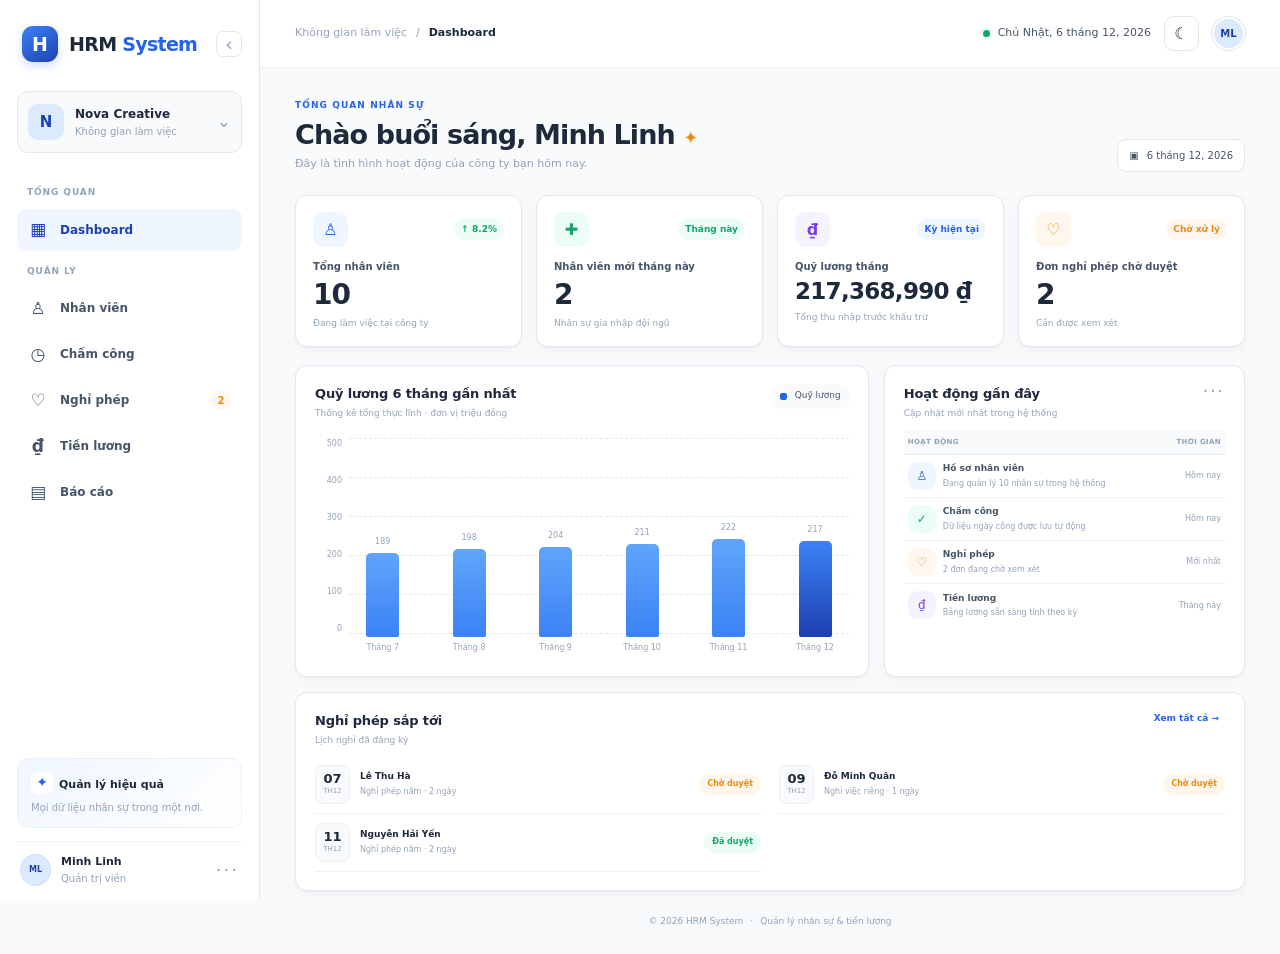
==== commit a52974e1: "hoan" ====
--- a/index.html
+++ b/index.html
@@ -1,260 +1,147 @@
-<!doctype html>
+﻿<!doctype html>
 <html lang="vi">
   <head>
     <meta charset="utf-8">
     <meta name="viewport" content="width=device-width, initial-scale=1">
-    <meta
-      name="description"
-      content="Bảng điều khiển quản lý nhân sự tổng quan: nhân viên, phòng ban, chấm công và hoạt động."
-    >
-    <title>Nhân sự — Bảng điều khiển</title>
-    <link rel="preconnect" href="https://fonts.googleapis.com">
-    <link rel="preconnect" href="https://fonts.gstatic.com" crossorigin>
-    <link
-      href="https://fonts.googleapis.com/css2?family=DM+Sans:wght@400;500;600;700&family=Manrope:wght@400;500;600;700;800&display=swap"
-      rel="stylesheet"
-    >
+    <meta name="theme-color" content="#f8fafc">
+    <meta name="description" content="Hệ thống quản lý nhân sự, chấm công, nghỉ phép và tiền lương.">
+    <title>HRM System — Quản lý nhân sự</title>
     <link rel="stylesheet" href="styles.css">
-    <script defer src="app.js"></script>
   </head>
   <body>
-    <a class="skip-link" href="#overview">Chuyển đến nội dung chính</a>
     <div class="app-shell">
-      <aside class="sidebar" aria-label="Thanh điều hướng">
-        <a class="brand" href="#overview" aria-label="PeopleHub, về tổng quan">
-          <span class="brand-mark" aria-hidden="true"><span></span><span></span><span></span></span>
-          <span>people<span>hub</span></span>
-        </a>
-
-        <div class="workspace">
-          <span class="workspace-icon" aria-hidden="true">N</span>
-          <span class="workspace-copy"><strong>Nova Creative</strong><small>Không gian làm việc</small></span>
-          <span class="chevron" aria-hidden="true">⌄</span>
+      <aside class="sidebar" id="app-sidebar" aria-label="Thanh điều hướng">
+        <div class="sidebar-brand-row">
+          <a class="brand" href="#dashboard" aria-label="HRM System - Dashboard">
+            <span class="brand-mark" aria-hidden="true">H</span>
+            <span class="brand-name">HRM <span>System</span></span>
+          </a>
+          <button class="sidebar-collapse" type="button" data-sidebar-collapse aria-label="Thu gọn thanh điều hướng" title="Thu gọn thanh điều hướng"><span aria-hidden="true">‹</span></button>
         </div>
-
+        <div class="workspace-switcher">
+          <span class="workspace-mark" aria-hidden="true">N</span>
+          <span class="workspace-name"><strong>Nova Creative</strong><small>Không gian làm việc</small></span>
+          <span class="workspace-chevron" aria-hidden="true">⌄</span>
+        </div>
         <nav class="side-nav" aria-label="Điều hướng chính">
-          <p class="nav-label">MENU CHÍNH</p>
-          <a class="nav-link is-active" href="index.html" aria-current="page">
-            <span class="nav-icon" aria-hidden="true">▦</span>Tổng quan
-          </a>
-          <a class="nav-link" href="employees.html">
-            <span class="nav-icon" aria-hidden="true">♙</span>Nhân viên
-          </a>
-          <a class="nav-link" href="attendance.html">
-            <span class="nav-icon" aria-hidden="true">◷</span>Chấm công
-          </a>
-          <a class="nav-link" href="payroll.html">
-            <span class="nav-icon" aria-hidden="true">◫</span>Lương
-          </a>
-          <a class="nav-link" href="login.html?logout=1">
-            <span class="nav-icon" aria-hidden="true">⇏</span>Đăng xuất
-          </a>
+          <p class="nav-label">TỔNG QUAN</p>
+          <a class="nav-link is-active" href="#dashboard" data-route="dashboard" aria-current="page"><span class="nav-icon" aria-hidden="true">▦</span><span>Dashboard</span></a>
+          <p class="nav-label">QUẢN LÝ</p>
+          <a class="nav-link" href="#employees" data-route="employees"><span class="nav-icon" aria-hidden="true">♙</span><span>Nhân viên</span></a>
+          <a class="nav-link" href="#attendance" data-route="attendance"><span class="nav-icon" aria-hidden="true">◷</span><span>Chấm công</span></a>
+          <a class="nav-link" href="#leave" data-route="leave"><span class="nav-icon" aria-hidden="true">♡</span><span>Nghỉ phép</span><span class="nav-count" data-pending-count>0</span></a>
+          <a class="nav-link" href="#payroll" data-route="payroll"><span class="nav-icon" aria-hidden="true">₫</span><span>Tiền lương</span></a>
+          <a class="nav-link" href="#reports" data-route="reports"><span class="nav-icon" aria-hidden="true">▤</span><span>Báo cáo</span></a>
         </nav>
-
         <div class="sidebar-bottom">
-          <div class="help-card">
-            <span class="help-sparkle" aria-hidden="true">✳</span>
-            <strong>Cần hỗ trợ?</strong>
-            <p>Đội ngũ của chúng tôi luôn sẵn sàng giúp bạn.</p>
-            <a href="mailto:support@peoplehub.vn">Liên hệ hỗ trợ <span aria-hidden="true">↗</span></a>
-          </div>
-          <div class="user-profile">
-            <span class="avatar avatar-violet" data-current-user-initials>ML</span>
-            <span class="user-copy"><strong data-current-user-name>Minh Linh</strong><small data-current-user-role>Quản trị viên</small></span>
-            <span class="chevron" aria-hidden="true">···</span>
-          </div>
+          <div class="sidebar-note"><span class="note-icon" aria-hidden="true">✦</span><strong>Quản lý hiệu quả</strong><p>Mọi dữ liệu nhân sự trong một nơi.</p></div>
+          <div class="user-profile"><span class="avatar avatar-admin">ML</span><span class="user-copy"><strong>Minh Linh</strong><small>Quản trị viên</small></span><span class="user-menu" aria-hidden="true">···</span></div>
         </div>
       </aside>
+      <button class="sidebar-overlay" type="button" data-sidebar-close aria-label="Đóng menu"></button>
 
-      <main class="main-area" id="overview">
+      <main class="main-area">
         <header class="topbar">
-          <div class="breadcrumbs"><span>Trang chủ</span><span aria-hidden="true">/</span><strong>Tổng quan</strong></div>
+          <div class="topbar-start">
+            <button class="icon-button menu-toggle" type="button" data-sidebar-toggle aria-label="Mở menu" aria-expanded="false" aria-controls="app-sidebar"><span aria-hidden="true">☰</span></button>
+            <div class="breadcrumb"><span>Không gian làm việc</span><span aria-hidden="true">/</span><strong data-route-title>Dashboard</strong></div>
+          </div>
           <div class="topbar-actions">
-            <span class="sync-status" role="status" aria-label="Dữ liệu minh họa">
-              <span class="sync-label">Bản xem trước</span>
-            </span>
-            <span class="today-label"><span aria-hidden="true">◷</span><time data-current-date></time></span>
-            <a class="icon-button" href="attendance.html" aria-label="Mở trang chấm công">
-              <span aria-hidden="true">◷</span>
-            </a>
-            <span class="topbar-avatar avatar avatar-violet" data-current-user-initials role="img" aria-label="Hồ sơ Minh Linh">ML</span>
+            <span class="today-label"><span class="today-dot" aria-hidden="true"></span><time data-current-date></time></span>
+            <button class="icon-button theme-toggle" type="button" data-theme-toggle aria-label="Chuyển sang giao diện tối" title="Chuyển giao diện"><span aria-hidden="true">☾</span></button>
+            <span class="topbar-avatar" aria-label="Minh Linh">ML</span>
           </div>
         </header>
 
-        <div class="page-content dashboard-content">
-          <section class="dashboard-hero" aria-labelledby="welcome-title">
-            <div class="dashboard-hero-copy">
-              <span class="dashboard-eyebrow"><span aria-hidden="true">✦</span> KHÔNG GIAN NHÂN SỰ NOVA</span>
-              <p class="dashboard-date"><time data-current-date="welcome"></time></p>
-              <h1 id="welcome-title">Mỗi người<br>tạo nên <span>một Nova</span><br>tốt hơn.</h1>
-              <p class="dashboard-hero-description">Chào mừng bạn quay lại. Cùng khám phá nhịp điệu và những điều đang diễn ra trong đội ngũ hôm nay.</p>
-              <div class="dashboard-hero-actions">
-                <a class="dashboard-hero-button" href="employees.html">Khám phá đội ngũ <span aria-hidden="true">→</span></a>
-                <a class="dashboard-hero-secondary" href="attendance.html">Chấm công QR <span aria-hidden="true">↗</span></a>
-                <span class="dashboard-hero-caption">Một nơi kết nối mọi người</span>
-              </div>
+        <div class="page-content">
+          <section class="page-view" data-route-view="dashboard">
+            <div class="page-heading"><div><p class="eyebrow">TỔNG QUAN NHÂN SỰ</p><h1>Chào buổi sáng, Minh Linh <span aria-hidden="true">✦</span></h1><p class="page-subtitle">Đây là tình hình hoạt động của công ty bạn hôm nay.</p></div><span class="date-chip"><span aria-hidden="true">▣</span><time data-current-date-short></time></span></div>
+            <div class="stats-grid">
+              <article class="stat-card"><div class="stat-card-top"><span class="stat-icon icon-blue" aria-hidden="true">♙</span><span class="trend trend-up">↑ 8.2%</span></div><p>Tổng nhân viên</p><strong data-stat-employees>0</strong><small>Đang làm việc tại công ty</small></article>
+              <article class="stat-card"><div class="stat-card-top"><span class="stat-icon icon-green" aria-hidden="true">✚</span><span class="trend trend-up">Tháng này</span></div><p>Nhân viên mới tháng này</p><strong data-stat-new-hires>0</strong><small>Nhân sự gia nhập đội ngũ</small></article>
+              <article class="stat-card"><div class="stat-card-top"><span class="stat-icon icon-violet" aria-hidden="true">₫</span><span class="trend trend-neutral">Kỳ hiện tại</span></div><p>Quỹ lương tháng</p><strong class="stat-currency" data-stat-payroll>—</strong><small>Tổng thu nhập trước khấu trừ</small></article>
+              <article class="stat-card"><div class="stat-card-top"><span class="stat-icon icon-orange" aria-hidden="true">♡</span><span class="trend trend-alert" data-leave-trend>Chờ xử lý</span></div><p>Đơn nghỉ phép chờ duyệt</p><strong data-stat-pending>0</strong><small>Cần được xem xét</small></article>
             </div>
-            <div class="dashboard-hero-art" aria-label="Một số thành viên Nova Creative">
-              <span class="hero-orbit hero-orbit-one" aria-hidden="true"></span>
-              <span class="hero-orbit hero-orbit-two" aria-hidden="true"></span>
-              <div class="hero-photo hero-photo-main">
-                <img src="anhnv/hoang-ngoc.svg" alt="Hoàng Ngọc, Product Designer">
-              </div>
-              <div class="hero-photo hero-photo-small hero-photo-top">
-                <img src="anhnv/tran-anh.svg" alt="Trần Anh, Frontend Developer">
-              </div>
-              <div class="hero-photo hero-photo-small hero-photo-bottom">
-                <img src="anhnv/pham-thao.svg" alt="Phạm Thảo, Talent Acquisition">
-              </div>
-              <div class="hero-photo hero-photo-tiny">
-                <img src="anhnv/le-minh.svg" alt="Lê Minh, Content Executive">
-              </div>
-              <div class="hero-note-card">
-                <span class="hero-note-icon" aria-hidden="true">✦</span>
-                <span><strong>Con người là sức mạnh</strong><small>Cùng nhau tiến xa hơn</small></span>
-              </div>
-              <span class="hero-art-label">NOVA · PEOPLE & CULTURE</span>
+            <div class="dashboard-grid">
+              <article class="panel chart-panel">
+                <div class="panel-heading"><div><h2>Quỹ lương 6 tháng gần nhất</h2><p>Thống kê tổng thực lĩnh · đơn vị triệu đồng</p></div><span class="panel-tag"><span class="legend-dot"></span>Quỹ lương</span></div>
+                <div class="chart" aria-label="Biểu đồ cột quỹ lương sáu tháng gần nhất"><div class="chart-axis" aria-hidden="true"><span>500</span><span>400</span><span>300</span><span>200</span><span>100</span><span>0</span></div><div class="chart-main"><div class="chart-grid" aria-hidden="true"><i></i><i></i><i></i><i></i><i></i><i></i></div><div class="chart-bars" data-chart-bars></div></div></div>
+              </article>
+              <article class="panel activity-panel"><div class="panel-heading"><div><h2>Hoạt động gần đây</h2><p>Cập nhật mới nhất trong hệ thống</p></div><span class="more-mark" aria-hidden="true">···</span></div><div class="activity-table-wrap"><table class="activity-table"><thead><tr><th>HOẠT ĐỘNG</th><th>THỜI GIAN</th></tr></thead><tbody data-activity-list></tbody></table></div></article>
+              <article class="panel upcoming-panel"><div class="panel-heading"><div><h2>Nghỉ phép sắp tới</h2><p>Lịch nghỉ đã đăng ký</p></div><button class="text-link" type="button" data-go-route="leave">Xem tất cả <span aria-hidden="true">→</span></button></div><div class="upcoming-list" data-upcoming-leaves></div></article>
             </div>
           </section>
 
-          <section class="stats-grid dashboard-stats-grid" aria-label="Chỉ số nhân sự tổng quan">
-            <a class="stat-card dashboard-stat-card stat-card-violet" href="employees.html" aria-label="Xem danh sách nhân viên">
-              <span class="dashboard-stat-icon" aria-hidden="true">♙</span>
-              <p class="stat-label">Tổng nhân viên</p>
-              <strong class="stat-value" data-company-headcount>20</strong>
-              <span class="stat-caption">Thành viên trong đội ngũ</span>
-              <span class="stat-card-mark" aria-hidden="true">↗</span>
-            </a>
-            <a class="stat-card dashboard-stat-card stat-card-mint" href="attendance.html" aria-label="Xem tình hình chấm công">
-              <span class="dashboard-stat-icon" aria-hidden="true">◉</span>
-              <p class="stat-label">Đang làm việc</p>
-              <strong class="stat-value" data-working-today>18</strong>
-              <span class="stat-caption" data-working-today-share>90% tổng nhân sự</span>
-              <span class="stat-card-mark" aria-hidden="true">↗</span>
-            </a>
-            <a class="stat-card dashboard-stat-card stat-card-blue" href="attendance.html" aria-label="Xem nhân viên làm từ xa và chấm công">
-              <span class="dashboard-stat-icon" aria-hidden="true">⌂</span>
-              <p class="stat-label">Làm từ xa</p>
-              <strong class="stat-value" data-attendance-count="remote">8</strong>
-              <span class="stat-caption" data-attendance-share="remote">40% tổng nhân sự</span>
-              <span class="stat-card-mark" aria-hidden="true">↗</span>
-            </a>
-            <a class="stat-card dashboard-stat-card stat-card-peach" href="attendance.html" aria-label="Xem tình hình nghỉ phép">
-              <span class="dashboard-stat-icon" aria-hidden="true">♡</span>
-              <p class="stat-label">Nghỉ phép hôm nay</p>
-              <strong class="stat-value" data-attendance-count="leave">2</strong>
-              <span class="stat-caption" data-attendance-share="leave">10% tổng nhân sự</span>
-              <span class="stat-card-mark" aria-hidden="true">↗</span>
-            </a>
+          <section class="page-view" data-route-view="employees" hidden>
+            <div class="page-heading"><div><p class="eyebrow">HỒ SƠ & ĐỘI NGŨ</p><h1>Quản lý nhân viên</h1><p class="page-subtitle">Quản lý hồ sơ, phòng ban, vị trí và trạng thái nhân sự.</p></div><button class="button button-primary" type="button" data-open-employee><span aria-hidden="true">＋</span> Thêm nhân viên</button></div>
+            <div class="panel table-panel"><div class="table-toolbar"><label class="search-field"><span aria-hidden="true">⌕</span><input type="search" placeholder="Tìm theo tên, mã, email..." aria-label="Tìm kiếm nhân viên" data-employee-search></label><label class="select-field"><span class="sr-only">Phòng ban</span><select aria-label="Lọc phòng ban" data-employee-department><option value="">Tất cả phòng ban</option></select></label><label class="select-field"><span class="sr-only">Trạng thái</span><select aria-label="Lọc trạng thái" data-employee-status><option value="">Tất cả trạng thái</option><option value="active">Đang làm việc</option><option value="probation">Thử việc</option><option value="inactive">Đã nghỉ</option></select></label><span class="result-count" data-employee-count></span></div>
+              <div class="table-wrap"><table><thead><tr><th>NHÂN VIÊN</th><th>MÃ NV</th><th>PHÒNG BAN</th><th>VỊ TRÍ</th><th>NGÀY VÀO LÀM</th><th>LƯƠNG CƠ BẢN</th><th>TRẠNG THÁI</th><th></th></tr></thead><tbody data-employee-rows></tbody></table></div><div class="pagination"><span data-employee-pagination>—</span><div><button class="page-button" type="button" data-employee-prev aria-label="Trang trước">‹</button><button class="page-button" type="button" data-employee-next aria-label="Trang sau">›</button></div></div>
+            </div>
           </section>
 
-          <section class="dashboard-lower-grid" aria-label="Thông tin đội ngũ">
-            <article class="dashboard-insight-card">
-              <div class="dashboard-section-heading">
-                <div>
-                  <span class="dashboard-section-kicker">NHỊP ĐỘ HÔM NAY</span>
-                  <h2>Đội ngũ đang chuyển động</h2>
-                </div>
-                <a class="dashboard-text-link" href="attendance.html">Xem chấm công <span aria-hidden="true">↗</span></a>
-              </div>
-              <div class="team-presence">
-                <div class="presence-visual" aria-hidden="true">
-                  <span class="presence-sun"></span>
-                  <span class="presence-person presence-person-one"></span>
-                  <span class="presence-person presence-person-two"></span>
-                  <span class="presence-person presence-person-three"></span>
-                  <span class="presence-ground"></span>
-                </div>
-                <div class="presence-details">
-                  <p><span class="presence-dot dot-office"></span><span>Tại văn phòng</span><strong data-attendance-count="onsite">10</strong></p>
-                  <p><span class="presence-dot dot-remote"></span><span>Làm việc từ xa</span><strong data-attendance-count="remote">8</strong></p>
-                  <p><span class="presence-dot dot-leave"></span><span>Nghỉ phép</span><strong data-attendance-count="leave">2</strong></p>
-                </div>
-              </div>
-              <div class="presence-footnote">
-                <span aria-hidden="true">✦</span>
-                <span><strong data-dashboard-qr-count>0</strong> nhân viên đã quét QR hôm nay</span>
-                <a href="attendance.html">Chi tiết <span aria-hidden="true">→</span></a>
-              </div>
-            </article>
-
-            <article class="dashboard-people-card">
-              <div class="dashboard-section-heading">
-                <div>
-                  <span class="dashboard-section-kicker">CÙNG NHAU TỎA SÁNG</span>
-                  <h2>Đội ngũ Nova</h2>
-                </div>
-                <a class="people-count-link" href="employees.html"><span data-company-headcount>20</span> <span aria-hidden="true">→</span></a>
-              </div>
-              <p class="people-card-copy">Những con người tài năng cùng tạo nên điều khác biệt mỗi ngày.</p>
-              <div class="people-avatar-row" data-dashboard-team-avatars aria-label="Một số nhân viên"></div>
-              <div class="dashboard-people-links">
-                <a class="people-card-link" href="employees.html">Gặp gỡ mọi người <span aria-hidden="true">→</span></a>
-                <a class="people-card-link" href="payroll.html">Xem bảng lương <span aria-hidden="true">→</span></a>
-              </div>
-            </article>
+          <section class="page-view" data-route-view="attendance" hidden>
+            <div class="page-heading"><div><p class="eyebrow">THỜI GIAN & CA LÀM</p><h1>Quản lý chấm công</h1><p class="page-subtitle">Theo dõi ngày công và giờ tăng ca theo kỳ.</p></div><div class="period-picker"><label><span class="sr-only">Tháng chấm công</span><select data-attendance-month></select></label><label><span class="sr-only">Năm chấm công</span><select data-attendance-year></select></label></div></div>
+            <div class="summary-strip"><article class="summary-tile"><span class="summary-symbol icon-blue">♙</span><div><small>Tổng nhân viên</small><strong data-attendance-headcount>0</strong></div></article><article class="summary-tile"><span class="summary-symbol icon-green">✓</span><div><small>Tổng ngày công</small><strong data-attendance-days>0</strong></div></article><article class="summary-tile"><span class="summary-symbol icon-violet">◷</span><div><small>Tổng giờ tăng ca</small><strong data-attendance-overtime>0 giờ</strong></div></article></div>
+            <div class="panel table-panel"><div class="panel-heading table-panel-heading"><div><h2>Bảng chấm công</h2><p>Điều chỉnh ngày công và giờ tăng ca cho từng nhân viên.</p></div><span class="autosave-note"><span class="autosave-dot"></span>Lưu tự động</span></div><div class="table-wrap"><table><thead><tr><th>NHÂN VIÊN</th><th>PHÒNG BAN</th><th>NGÀY CÔNG</th><th>TĂNG CA (GIỜ)</th><th>GHI CHÚ</th></tr></thead><tbody data-attendance-rows></tbody></table></div></div>
           </section>
 
-          <section class="dashboard-shortcuts" aria-labelledby="dashboard-shortcuts-title">
-            <div class="panel-heading">
-              <div>
-                <span class="dashboard-section-kicker">MỌI THỨ BẠN CẦN</span>
-                <h2 id="dashboard-shortcuts-title">Khám phá PeopleHub</h2>
-                <p>Truy cập nhanh những không gian làm việc quan trọng.</p>
-              </div>
-            </div>
-            <div class="dashboard-shortcut-list">
-              <a class="dashboard-shortcut" href="employees.html">
-                <span class="dashboard-shortcut-icon icon-lavender" aria-hidden="true">♙</span>
-                <span><strong>Nhân viên</strong><small>Hồ sơ và phòng ban</small></span>
-                <span class="dashboard-shortcut-arrow" aria-hidden="true">→</span>
-              </a>
-              <a class="dashboard-shortcut" href="attendance.html">
-                <span class="dashboard-shortcut-icon icon-mint" aria-hidden="true">◷</span>
-                <span><strong>Chấm công</strong><small>Ca làm và giờ làm thêm</small></span>
-                <span class="dashboard-shortcut-arrow" aria-hidden="true">→</span>
-              </a>
-              <a class="dashboard-shortcut" href="payroll.html">
-                <span class="dashboard-shortcut-icon icon-peach" aria-hidden="true">◫</span>
-                <span><strong>Bảng lương</strong><small>Thu nhập và phiếu lương</small></span>
-                <span class="dashboard-shortcut-arrow" aria-hidden="true">→</span>
-              </a>
-            </div>
+          <section class="page-view" data-route-view="leave" hidden>
+            <div class="page-heading"><div><p class="eyebrow">ĐƠN TỪ & LỊCH NGHỈ</p><h1>Quản lý nghỉ phép</h1><p class="page-subtitle">Tiếp nhận và xử lý yêu cầu nghỉ phép của nhân viên.</p></div><button class="button button-primary" type="button" data-open-leave><span aria-hidden="true">＋</span> Tạo đơn nghỉ phép</button></div>
+            <div class="summary-strip leave-summary"><article class="summary-tile"><span class="summary-symbol icon-orange">◷</span><div><small>Chờ duyệt</small><strong data-leave-pending>0</strong></div></article><article class="summary-tile"><span class="summary-symbol icon-green">✓</span><div><small>Đã duyệt</small><strong data-leave-approved>0</strong></div></article><article class="summary-tile"><span class="summary-symbol icon-blue">♡</span><div><small>Ngày phép còn lại</small><strong data-leave-balance>0 ngày</strong></div></article></div>
+            <div class="panel table-panel"><div class="panel-heading table-panel-heading"><div><h2>Danh sách đơn nghỉ phép</h2><p>Danh sách yêu cầu và trạng thái xét duyệt.</p></div><label class="select-field"><span class="sr-only">Lọc trạng thái nghỉ phép</span><select aria-label="Lọc trạng thái đơn nghỉ" data-leave-filter><option value="">Tất cả đơn</option><option value="pending">Chờ duyệt</option><option value="approved">Đã duyệt</option><option value="rejected">Từ chối</option></select></label></div><div class="table-wrap"><table><thead><tr><th>NHÂN VIÊN</th><th>LOẠI NGHỈ</th><th>THỜI GIAN</th><th>SỐ NGÀY</th><th>PHÉP CÒN LẠI</th><th>LÝ DO</th><th>TRẠNG THÁI</th><th>THAO TÁC</th></tr></thead><tbody data-leave-rows></tbody></table></div></div>
           </section>
-          <footer class="page-footer"><span>© PeopleHub</span></footer>
+
+          <section class="page-view" data-route-view="payroll" hidden>
+            <div class="page-heading"><div><p class="eyebrow">THU NHẬP & PHÚC LỢI</p><h1>Quản lý tiền lương</h1><p class="page-subtitle">Tính toán bảng lương minh bạch theo ngày công thực tế.</p></div><div class="period-picker"><label><span class="sr-only">Tháng lương</span><select data-payroll-month></select></label><label><span class="sr-only">Năm lương</span><select data-payroll-year></select></label></div></div>
+            <div class="payroll-actions"><p class="period-description" data-payroll-period>Chưa tính bảng lương cho kỳ này.</p><button class="button button-primary" type="button" data-calculate-payroll><span aria-hidden="true">▧</span> Tính lương hàng loạt</button></div>
+            <div class="panel table-panel"><div class="table-wrap payroll-table-wrap"><table class="payroll-table"><thead><tr><th>NHÂN VIÊN</th><th>LƯƠNG CƠ BẢN</th><th>NGÀY CÔNG</th><th>TĂNG CA</th><th>PHỤ CẤP</th><th>THƯỞNG</th><th>BHXH (8%)</th><th>THUẾ TNCN</th><th>THỰC LĨNH</th></tr></thead><tbody data-payroll-rows></tbody><tfoot><tr><th colspan="8">TỔNG QUỸ LƯƠNG (TRƯỚC KHẤU TRỪ)</th><td data-payroll-gross-total>—</td></tr><tr><th colspan="8">TỔNG THỰC CHI</th><td data-payroll-total>—</td></tr></tfoot></table></div><div class="payroll-footnote"><span>ⓘ</span> Thuế TNCN minh họa: 10% phần thu nhập chịu thuế sau giảm trừ 11 triệu đồng.</div></div>
+          </section>
+
+          <section class="page-view" data-route-view="reports" hidden>
+            <div class="page-heading"><div><p class="eyebrow">PHÂN TÍCH & TỔNG HỢP</p><h1>Báo cáo nhân sự</h1><p class="page-subtitle">Theo dõi biến động nhân sự và chi phí lương theo tháng.</p></div><span class="date-chip"><span aria-hidden="true">▤</span> Báo cáo 6 tháng</span></div>
+            <div class="summary-strip report-summary"><article class="summary-tile"><span class="summary-symbol icon-blue">♙</span><div><small>Nhân sự hiện tại</small><strong data-report-headcount>0</strong></div></article><article class="summary-tile"><span class="summary-symbol icon-green">↗</span><div><small>Tuyển mới trong tháng</small><strong data-report-hires>0</strong></div></article><article class="summary-tile"><span class="summary-symbol icon-violet">₫</span><div><small>Quỹ lương tháng</small><strong data-report-payroll>—</strong></div></article></div>
+            <div class="panel table-panel"><div class="panel-heading table-panel-heading"><div><h2>Biến động nhân sự & quỹ lương</h2><p>Số liệu tổng hợp theo từng tháng trong 6 tháng gần nhất.</p></div></div><div class="table-wrap"><table><thead><tr><th>KỲ BÁO CÁO</th><th>NHÂN VIÊN ĐẦU KỲ</th><th>TUYỂN MỚI</th><th>NGHỈ VIỆC</th><th>NHÂN VIÊN CUỐI KỲ</th><th>QUỸ LƯƠNG ƯỚC TÍNH</th></tr></thead><tbody data-report-rows></tbody></table></div></div>
+          </section>
+          <footer class="page-footer">© 2026 HRM System <span>·</span> Quản lý nhân sự & tiền lương</footer>
         </div>
       </main>
     </div>
-    <dialog class="employee-messages-dialog" id="employee-messages" data-employee-messages-dialog aria-labelledby="employee-messages-title">
-      <div class="messages-dialog-heading">
-        <div>
-          <p class="overline">TIN NHẮN NỘI BỘ · BẢN DEMO</p>
-          <h2 id="employee-messages-title">Trao đổi với nhân viên</h2>
+
+    <dialog class="app-dialog" data-employee-dialog aria-labelledby="employee-dialog-title">
+      <form class="dialog-form" data-employee-form>
+        <div class="dialog-heading"><div><p class="eyebrow">HỒ SƠ NHÂN SỰ</p><h2 id="employee-dialog-title" data-employee-dialog-title>Thêm nhân viên</h2></div><button class="dialog-close" type="button" data-close-employee aria-label="Đóng">×</button></div>
+        <div class="form-grid">
+          <label class="form-field form-span-2">Họ và tên<input name="name" type="text" maxlength="100" required autocomplete="name" placeholder="Nguyễn Văn An"></label>
+          <label class="form-field">Mã nhân viên<input name="id" type="text" maxlength="20" required placeholder="NV011"></label>
+          <label class="form-field">Email<input name="email" type="email" maxlength="120" required autocomplete="email" placeholder="ten@congty.vn"></label>
+          <label class="form-field">Số điện thoại<input name="phone" type="tel" maxlength="20" required autocomplete="tel" placeholder="0901 234 567"></label>
+          <label class="form-field">Phòng ban<select name="department" required><option value="">Chọn phòng ban</option><option>Nhân sự</option><option>Công nghệ</option><option>Marketing</option><option>Thiết kế</option><option>Kinh doanh</option><option>Vận hành</option></select></label>
+          <label class="form-field">Vị trí<input name="role" type="text" maxlength="80" required placeholder="Chuyên viên"></label>
+          <label class="form-field">Ngày vào làm<input name="start" type="date" required></label>
+          <label class="form-field">Lương cơ bản (₫)<input name="base" type="number" min="0" step="100000" required placeholder="15000000"></label>
+          <label class="form-field">Trạng thái<select name="status" required><option value="active">Đang làm việc</option><option value="probation">Thử việc</option><option value="inactive">Đã nghỉ</option></select></label>
         </div>
-        <button class="profile-dialog-close" type="button" data-close-employee-messages aria-label="Đóng hộp tin nhắn">×</button>
-      </div>
-      <p class="messages-demo-notice" role="note">
-        Đây là bản xem trước: tin nhắn chỉ lưu trong trình duyệt này, chưa được gửi hoặc chuyển tới nhân viên. Cần kết nối máy chủ để giao tin nhắn thật.
-      </p>
-      <label class="messages-recipient-label" for="message-recipient">Người nhận</label>
-      <select id="message-recipient" data-message-recipient>
-        <option value="hn">Hoàng Ngọc · ngoc.hoang@nova.vn</option>
-        <option value="ta">Trần Anh · anh.tran@nova.vn</option>
-        <option value="lm">Lê Minh · minh.le@nova.vn</option>
-        <option value="pt">Phạm Thảo · thao.pham@nova.vn</option>
-        <option value="vl">Vũ Lâm · lam.vu@nova.vn</option>
-      </select>
-      <section class="message-thread" data-message-thread role="log" aria-live="polite" aria-label="Lịch sử tin nhắn">
-        <p class="message-thread-empty" data-message-empty>Chưa có tin nhắn trong cuộc trò chuyện này.</p>
-      </section>
-      <form class="message-compose" data-message-form>
-        <label for="employee-message-body">Nội dung tin nhắn</label>
-        <textarea id="employee-message-body" name="message" data-message-body maxlength="1000" rows="3" placeholder="Nhập tin nhắn..." required></textarea>
-        <div class="message-compose-footer">
-          <p class="message-status" data-message-status role="status" aria-live="polite"></p>
-          <button class="action-button primary" type="submit">Gửi tin nhắn</button>
-        </div>
+        <p class="form-message" data-employee-message role="status" aria-live="polite"></p>
+        <div class="dialog-actions"><button class="button button-secondary" type="button" data-cancel-employee>Hủy</button><button class="button button-primary" type="submit">Lưu nhân viên</button></div>
       </form>
     </dialog>
+
+    <dialog class="app-dialog leave-dialog" data-leave-dialog aria-labelledby="leave-dialog-title">
+      <form class="dialog-form" data-leave-form>
+        <div class="dialog-heading"><div><p class="eyebrow">ĐƠN TỪ & LỊCH NGHỈ</p><h2 id="leave-dialog-title">Tạo đơn nghỉ phép</h2></div><button class="dialog-close" type="button" data-close-leave aria-label="Đóng">×</button></div>
+        <div class="form-grid">
+          <label class="form-field form-span-2">Nhân viên<select name="employeeId" required data-leave-employee></select></label>
+          <label class="form-field">Loại nghỉ<select name="type" required><option value="Nghỉ phép năm">Nghỉ phép năm</option><option value="Nghỉ ốm">Nghỉ ốm</option><option value="Nghỉ việc riêng">Nghỉ việc riêng</option></select></label>
+          <span></span>
+          <label class="form-field">Từ ngày<input name="from" type="date" required></label>
+          <label class="form-field">Đến ngày<input name="to" type="date" required></label>
+          <label class="form-field form-span-2">Lý do<textarea name="reason" rows="3" maxlength="300" required placeholder="Nhập lý do xin nghỉ..."></textarea></label>
+        </div>
+        <p class="form-message" data-leave-message role="status" aria-live="polite"></p>
+        <div class="dialog-actions"><button class="button button-secondary" type="button" data-cancel-leave>Hủy</button><button class="button button-primary" type="submit">Gửi đơn</button></div>
+      </form>
+    </dialog>
+    <div class="toast" data-toast role="status" aria-live="polite"></div>
+    <script defer src="app.js"></script>
   </body>
 </html>
--- a/styles.css
+++ b/styles.css
@@ -1,4588 +1,390 @@
-:root {
+﻿:root {
   color-scheme: light;
-  font-family: var(--font-body);
-  color: var(--color-text);
-  background: var(--color-canvas);
+  font-family: Inter, "Segoe UI", Roboto, system-ui, -apple-system, sans-serif;
   font-synthesis: none;
   text-rendering: optimizeLegibility;
   -webkit-font-smoothing: antialiased;
-  -moz-osx-font-smoothing: grayscale;
-  font-weight: 400;
-  --font-body: "DM Sans", sans-serif;
-  --font-heading: "Manrope", sans-serif;
-  --color-canvas: #f4f5fb;
-  --color-surface: #fff;
-  --color-surface-muted: #fafafd;
-  --color-surface-glass: rgba(255, 255, 255, 0.78);
-  --color-text: #25263a;
-  --color-text-secondary: #50536a;
-  --color-text-muted: #5d6077;
-  --color-text-faint: #65687d;
-  --color-border: #e4e6f0;
-  --color-border-soft: #eceef5;
-  --color-primary: #5f53cf;
-  --color-primary-hover: #5145bd;
-  --color-primary-strong: #5145bd;
-  --color-primary-soft: #f0efff;
-  --color-primary-pale: #faf9ff;
-  --color-lavender: #8c80ee;
-  --color-lavender-light: #bcb5fa;
-  --color-lavender-pale: #e5e3fb;
-  --color-success: #48b894;
-  --color-success-strong: #287a5c;
-  --color-success-soft: #eaf8f1;
-  --color-warning: #f0a36e;
-  --color-warning-strong: #94601d;
-  --color-warning-soft: #fff4e8;
-  --color-danger: #a94d46;
-  --color-danger-soft: #fff0ed;
-  --color-info: #4c78b2;
-  --color-info-soft: #e8f2ff;
-  --color-rose: #df8cb1;
-  --color-alert: #ef887e;
-  --color-accent-yellow: #efbd57;
-  --color-avatar-violet-bg: #e4dffc;
-  --color-avatar-violet-text: #695bb8;
-  --color-avatar-coral-bg: #f9dfd7;
-  --color-avatar-coral-text: #ba685c;
-  --color-avatar-blue-bg: #dceafa;
-  --color-avatar-blue-text: #527ca8;
-  --color-avatar-yellow-bg: #faedc9;
-  --color-avatar-yellow-text: #967838;
-  --color-avatar-green-bg: #d9f0e5;
-  --color-avatar-green-text: #4d9271;
-  --color-shadow: #30305205;
-  --color-shadow-primary: #7065e826;
-  --color-focus: #aaa4ff;
-  --purple: #5f53cf;
-}
-
-* {
-  box-sizing: border-box;
-}
-
-html {
-  min-width: 300px;
-  font-size: 16px;
-  scroll-behavior: smooth;
-}
-
-body {
-  min-width: 300px;
-  min-height: 100vh;
-  margin: 0;
-  background: var(--color-canvas);
-  font-size: 1rem;
-  line-height: 1.5;
-}
-
-a {
-  color: inherit;
-  text-decoration: none;
-}
-
-a:focus-visible {
-  outline: 3px solid var(--color-focus);
-  outline-offset: 3px;
-}
-
-button,
-a {
-  -webkit-tap-highlight-color: transparent;
-}
-
-.app-shell {
-  min-height: 100vh;
-}
-
-.sidebar {
-  position: fixed;
-  z-index: 2;
-  inset: 0 auto 0 0;
-  display: flex;
-  width: 250px;
-  flex-direction: column;
-  padding: 27px 17px 18px;
-  border-right: 1px solid var(--color-border);
-  background: var(--color-surface);
-}
-
-.brand {
-  display: inline-flex;
-  align-items: center;
-  gap: 10px;
-  align-self: flex-start;
-  margin: 0 0 30px 8px;
-  color: var(--color-text);
-  font-family: var(--font-heading);
-  font-size: 19px;
-  font-weight: 800;
-  letter-spacing: -0.9px;
-}
-
-.brand > span:last-child > span {
-  color: var(--purple);
-}
-
-.brand-mark {
-  position: relative;
-  display: flex;
-  width: 31px;
-  height: 31px;
-  align-items: center;
-  justify-content: center;
-  gap: 3px;
-  border-radius: 10px;
-  background: var(--purple);
-  transform: rotate(-5deg);
-}
-
-.brand-mark span {
-  width: 4px;
-  border-radius: 3px;
-  background: white;
-}
-
-.brand-mark span:nth-child(1) {
-  height: 10px;
-}
-
-.brand-mark span:nth-child(2) {
-  height: 16px;
-}
-
-.brand-mark span:nth-child(3) {
-  height: 12px;
-}
-
-.workspace {
-  display: flex;
-  min-height: 62px;
-  align-items: center;
-  gap: 10px;
-  padding: 9px;
-  border: 1px solid var(--color-border);
-  border-radius: 11px;
-  background: var(--color-surface);
-}
-
-.workspace-icon {
-  display: grid;
-  width: 36px;
-  height: 36px;
-  flex: 0 0 auto;
-  place-items: center;
-  border-radius: 9px;
-  background: var(--color-primary-soft);
-  color: var(--color-primary-strong);
-  font-family: var(--font-heading);
-  font-size: 16px;
-  font-weight: 800;
-}
-
-.workspace-copy,
-.user-copy {
-  display: grid;
-  min-width: 0;
-  gap: 3px;
-}
-
-.workspace-copy strong,
-.user-copy strong {
-  overflow: hidden;
-  color: var(--color-text);
-  font-size: 13px;
-  font-weight: 700;
-  text-overflow: ellipsis;
-  white-space: nowrap;
-}
-
-.workspace-copy small,
-.user-copy small {
-  color: var(--color-text-muted);
-  font-size: 12px;
-}
-
-.chevron {
-  margin-left: auto;
-  color: var(--color-text-muted);
-  font-size: 15px;
-}
-
-.side-nav {
-  display: grid;
-  gap: 4px;
-  margin-top: 31px;
-}
-
-.nav-label {
-  margin: 0 0 7px 10px;
-  color: var(--color-text-faint);
-  font-size: 11px;
-  font-weight: 700;
-  letter-spacing: 1px;
-}
-
-.nav-link {
-  position: relative;
-  display: flex;
-  min-height: 42px;
-  align-items: center;
-  gap: 12px;
-  padding: 0 11px;
-  border-radius: 8px;
-  color: var(--color-text-secondary);
-  font-size: 13px;
-  font-weight: 500;
-  transition: background-color 160ms ease, color 160ms ease;
-}
-
-.nav-link:hover {
-  background: var(--color-primary-soft);
-  color: var(--purple);
-}
-
-.nav-link.is-active {
-  background: var(--color-primary-soft);
-  color: var(--color-primary-strong);
-  font-weight: 700;
-}
-
-.nav-icon {
-  width: 17px;
-  color: var(--color-text-muted);
-  font-size: 16px;
-  text-align: center;
-}
-
-.is-active .nav-icon {
-  color: var(--color-primary);
-}
-
-.sidebar-bottom {
-  display: grid;
-  gap: 16px;
-  margin-top: auto;
-}
-
-.help-card {
-  position: relative;
-  padding: 16px 13px 14px;
-  border: 1px solid var(--color-primary-pale);
-  border-radius: 11px;
-  background: linear-gradient(145deg, var(--color-primary-pale), var(--color-primary-pale));
-}
-
-.help-sparkle {
-  position: absolute;
-  top: 14px;
-  right: 13px;
-  color: var(--color-lavender);
-  font-size: 16px;
-}
-
-.help-card strong {
-  color: var(--color-text);
-  font-size: 13px;
-}
-
-.help-card p {
-  max-width: 165px;
-  margin: 7px 0 11px;
-  color: var(--color-text-muted);
-  font-size: 12px;
-  line-height: 1.6;
-}
-
-.help-card a {
-  display: inline-flex;
-  align-items: center;
-  gap: 5px;
-  color: var(--color-primary-strong);
-  font-size: 12px;
-  font-weight: 700;
-}
-
-.user-profile {
-  display: flex;
-  align-items: center;
-  gap: 10px;
-  padding: 12px 4px 0;
-  border-top: 1px solid var(--color-border-soft);
-}
-
-.avatar {
-  display: inline-grid;
-  width: 34px;
-  height: 34px;
-  flex: 0 0 auto;
-  place-items: center;
-  overflow: hidden;
-  border-radius: 50%;
-  font-size: 10px;
-  font-weight: 700;
-}
-
-.avatar-violet {
-  background: var(--color-avatar-violet-bg);
-  color: var(--color-avatar-violet-text);
-}
-
-.avatar-coral {
-  background: var(--color-avatar-coral-bg);
-  color: var(--color-avatar-coral-text);
-}
-
-.avatar-blue {
-  background: var(--color-avatar-blue-bg);
-  color: var(--color-avatar-blue-text);
-}
-
-.avatar-yellow {
-  background: var(--color-avatar-yellow-bg);
-  color: var(--color-avatar-yellow-text);
-}
-
-.avatar-green {
-  background: var(--color-avatar-green-bg);
-  color: var(--color-avatar-green-text);
-}
-
-.main-area {
-  min-height: 100vh;
-  margin-left: 250px;
-}
-
-.topbar {
-  position: sticky;
-  z-index: 1;
-  top: 0;
-  display: flex;
-  height: 67px;
-  align-items: center;
-  justify-content: space-between;
-  padding: 0 37px;
-  border-bottom: 1px solid var(--color-border);
-  background: var(--color-surface-glass);
-  backdrop-filter: blur(14px);
-}
-
-.breadcrumbs {
-  display: flex;
-  align-items: center;
-  gap: 10px;
-  color: var(--color-text-muted);
-  font-size: 14px;
-}
-
-.breadcrumbs strong {
-  color: var(--color-text-secondary);
-  font-weight: 600;
-}
-
-.topbar-actions {
-  display: flex;
-  align-items: center;
-  gap: 20px;
-}
-
-.sync-status {
-  display: inline-flex;
-  align-items: center;
-  gap: 7px;
-  color: var(--color-text-muted);
-  font-size: 12px;
-  white-space: nowrap;
-}
-
-.sync-status::before {
-  width: 7px;
-  height: 7px;
-  border-radius: 50%;
-  background: var(--color-success);
-  box-shadow: 0 0 0 3px var(--color-success-soft);
-  content: "";
-}
-
-.loading-spinner {
-  width: 17px;
-  height: 17px;
-  flex: 0 0 auto;
-  border: 2px solid var(--color-lavender-pale);
-  border-top-color: var(--color-primary);
-  border-radius: 50%;
-  animation: spinner-rotate 800ms linear infinite;
-}
-
-@keyframes spinner-rotate {
-  to {
-    transform: rotate(360deg);
-  }
-}
-
-.today-label {
-  color: var(--color-text-secondary);
-  font-size: 14px;
-}
-
-.today-label span {
-  padding-right: 5px;
-  color: var(--color-text-muted);
-  font-size: 14px;
-}
-
-.icon-button {
-  position: relative;
-  display: grid;
-  width: 33px;
-  height: 33px;
-  place-items: center;
-  border: 1px solid var(--color-border);
-  border-radius: 9px;
-  color: var(--color-text-secondary);
-  font-size: 16px;
-}
-
-.icon-button i {
-  position: absolute;
-  top: 6px;
-  right: 7px;
-  width: 6px;
-  height: 6px;
-  border: 1px solid var(--color-surface);
-  border-radius: 50%;
-  background: var(--color-alert);
-}
-
-.topbar-avatar {
-  width: 32px;
-  height: 32px;
-  font-size: 9px;
-}
-
-.page-content {
-  width: min(100%, 1450px);
-  margin: 0 auto;
-  padding: 30px 37px 18px;
-}
-
-.welcome-row {
-  display: flex;
-  align-items: center;
-  justify-content: space-between;
-  gap: 20px;
-  margin-bottom: 23px;
-}
-
-.overline {
-  margin-bottom: 8px;
-  color: var(--color-text-faint);
-  font-size: 11px;
-  font-weight: 700;
-  letter-spacing: 1.25px;
-}
-
-.welcome-row h1 {
-  color: var(--color-text);
-  font-family: var(--font-heading);
-  font-size: clamp(22px, 2.2vw, 29px);
-  font-weight: 700;
-  letter-spacing: -1.1px;
-  line-height: 1.3;
-}
-
-.welcome-row h1 span {
-  color: var(--color-accent-yellow);
-  font-size: 21px;
-}
-
-.welcome-copy {
-  margin-top: 5px;
-  color: var(--color-text-muted);
-  font-size: 13px;
-}
-
-.primary-button {
-  display: inline-flex;
-  transform: translateY(0) scale(1);
-  min-height: 38px;
-  align-items: center;
-  justify-content: center;
-  gap: 7px;
-  padding: 0 14px;
-  border-radius: 8px;
-  background: var(--color-primary);
-  box-shadow: 0 4px 9px var(--color-shadow-primary);
-  color: white;
-  font-size: 12px;
-  font-weight: 600;
-  transition:
-    background-color 220ms cubic-bezier(0.22, 1, 0.36, 1),
-    box-shadow 220ms cubic-bezier(0.22, 1, 0.36, 1),
-    transform 220ms cubic-bezier(0.22, 1, 0.36, 1);
-}
-
-.primary-button:hover {
-  background: var(--color-primary-hover);
-  box-shadow: 0 8px 16px var(--color-shadow-primary);
-  transform: translateY(-3px);
-}
-
-.primary-button:active {
-  box-shadow: 0 2px 5px var(--color-shadow-primary);
-  transform: scale(0.95);
-}
-
-.primary-button span {
-  font-size: 15px;
-  line-height: 1;
-}
-
-.stats-grid {
-  display: grid;
-  grid-template-columns: repeat(3, minmax(0, 1fr));
-  gap: 14px;
-  margin-bottom: 17px;
-}
-
-.stat-card,
-.panel {
-  min-width: 0;
-  border: 1px solid var(--color-border);
-  border-radius: 11px;
-  background: var(--color-surface);
-  box-shadow: 0 3px 12px var(--color-shadow);
-}
-
-.stat-card {
-  position: relative;
-  min-height: 143px;
-  overflow: hidden;
-  padding: 14px 15px 13px;
-}
-
-.stat-top {
-  display: flex;
-  align-items: center;
-  justify-content: space-between;
-}
-
-.stat-icon {
-  display: grid;
-  width: 30px;
-  height: 30px;
-  place-items: center;
-  border-radius: 9px;
-  font-size: 15px;
-}
-
-.icon-lavender {
-  background: var(--color-primary-soft);
-  color: var(--color-primary-strong);
-}
-
-.icon-mint {
-  background: var(--color-success-soft);
-  color: var(--color-success);
-}
-
-.icon-peach {
-  background: var(--color-warning-soft);
-  color: var(--color-warning);
-}
-
-.icon-blue {
-  background: var(--color-info-soft);
-  color: var(--color-info);
-}
-
-.stat-change {
-  padding: 4px 6px;
-  border-radius: 5px;
-  font-size: 8px;
-  font-weight: 600;
-}
-
-.positive {
-  background: var(--color-success-soft);
-  color: var(--color-success-strong);
-}
-
-.negative {
-  background: var(--color-danger-soft);
-  color: var(--color-danger);
-}
-
-.neutral {
-  background: var(--color-primary-soft);
-  color: var(--color-primary-strong);
-}
-
-.stat-label {
-  margin-top: 12px;
-  color: var(--color-text-muted);
-  font-size: 11px;
-}
-
-.stat-value-row {
-  display: flex;
-  align-items: baseline;
-  gap: 8px;
-  margin-top: 3px;
-}
-
-.stat-value {
-  color: var(--color-text);
-  font-family: var(--font-heading);
-  font-size: 24px;
-  font-weight: 700;
-  letter-spacing: -1px;
-}
-
-.stat-caption {
-  color: var(--color-text-faint);
-  font-size: 10px;
-}
-
-.mini-bars {
-  position: absolute;
-  right: 14px;
-  bottom: 14px;
-  display: flex;
-  height: 23px;
-  align-items: end;
-  gap: 3px;
-}
-
-.mini-bars i {
-  width: 4px;
-  height: var(--bar);
-  border-radius: 3px;
-  background: var(--color-lavender-light);
-}
-
-.mini-bars i:nth-last-child(-n + 2) {
-  background: var(--color-lavender);
-}
-
-.progress-track {
-  height: 5px;
-  overflow: hidden;
-  border-radius: 99px;
-  background: var(--color-border-soft);
-}
-
-.stat-card > .progress-track {
-  margin-top: 10px;
-}
-
-.progress-fill {
-  display: block;
-  height: 100%;
-  border-radius: inherit;
-}
-
-.fill-green {
-  background: var(--color-success);
-}
-
-.fill-orange {
-  background: var(--color-warning);
-}
-
-.fill-blue {
-  background: var(--color-info);
-}
-
-.fill-purple {
-  background: var(--color-lavender);
-}
-
-.fill-pink {
-  background: var(--color-rose);
-}
-
-.dashboard-grid {
-  display: grid;
-  grid-template-columns: minmax(0, 1.6fr) minmax(270px, 1fr);
-  align-items: start;
-  gap: 15px;
-}
-
-.panel {
-  padding: 17px 18px;
-}
-
-.panel-heading {
-  display: flex;
-  align-items: flex-start;
-  justify-content: space-between;
-  gap: 12px;
-}
-
-.panel-heading h2 {
-  color: var(--color-text);
-  font-family: var(--font-heading);
-  font-size: 15px;
-  font-weight: 700;
-  letter-spacing: -0.25px;
-}
-
-.panel-heading p {
-  margin-top: 4px;
-  color: var(--color-text-muted);
-  font-size: 10px;
-}
-
-.attendance-panel,
-.departments-panel {
-  min-height: 304px;
-}
-
-.select-control {
-  display: inline-flex;
-  align-items: center;
-  gap: 12px;
-  padding: 7px 9px;
-  border: 1px solid var(--color-border-soft);
-  border-radius: 6px;
-  color: var(--color-text-secondary);
-  font-size: 10px;
-}
-
-.select-control span {
-  color: var(--color-text-faint);
-  font-size: 12px;
-}
-
-.chart-legend {
-  display: flex;
-  flex-wrap: wrap;
-  gap: 15px;
-  margin: 19px 0 8px;
-  color: var(--color-text-muted);
-  font-size: 8px;
-}
-
-.chart-legend span {
-  display: inline-flex;
-  align-items: center;
-  gap: 5px;
-}
-
-.legend-dot,
-.department-dot {
-  display: inline-block;
-  width: 7px;
-  height: 7px;
-  flex: 0 0 auto;
-  border-radius: 50%;
-}
-
-.legend-present {
-  background: var(--color-lavender);
-}
-
-.legend-remote {
-  background: var(--color-lavender-light);
-}
-
-.legend-absent {
-  background: var(--color-lavender-pale);
-}
-
-.chart {
-  display: flex;
-  height: 204px;
-  gap: 10px;
-}
-
-.chart-y-labels {
-  display: flex;
-  width: 24px;
-  flex-direction: column;
-  justify-content: space-between;
-  padding: 6px 0 20px;
-  color: var(--color-text-faint);
-  font-size: 8px;
-  text-align: right;
-}
-
-.chart-plot {
-  position: relative;
-  flex: 1;
-  min-width: 0;
-}
-
-.chart-grid-lines {
-  position: absolute;
-  inset: 6px 0 23px;
-  display: flex;
-  flex-direction: column;
-  justify-content: space-between;
-}
-
-.chart-grid-lines i {
-  width: 100%;
-  border-top: 1px dashed var(--color-border-soft);
-}
-
-.bar-groups {
-  position: absolute;
-  inset: 6px 0 0;
-  display: flex;
-  align-items: stretch;
-  justify-content: space-around;
-  gap: 12px;
-}
-
-.bar-group {
-  z-index: 1;
-  display: flex;
-  min-width: 30px;
-  flex: 1;
-  flex-direction: column;
-  align-items: center;
-  justify-content: flex-end;
-  gap: 8px;
-  color: var(--color-text-muted);
-  font-size: 8px;
-}
-
-.bar-stack {
-  display: flex;
-  width: min(31px, 64%);
-  height: calc(100% - 22px);
-  flex-direction: column-reverse;
-  justify-content: flex-start;
-  overflow: hidden;
-  border-radius: 5px 5px 2px 2px;
-}
-
-.bar-stack i {
-  display: block;
-  width: 100%;
-}
-
-.bar-present {
-  background: var(--color-lavender);
-}
-
-.bar-remote {
-  background: var(--color-lavender-light);
-}
-
-.bar-absent {
-  background: var(--color-lavender-pale);
-}
-
-.departments-panel {
-  padding-bottom: 13px;
-}
-
-.department-total {
-  display: flex;
-  align-items: baseline;
-  gap: 7px;
-  margin: 14px 0 13px;
-}
-
-.department-total strong {
-  color: var(--color-text);
-  font-family: var(--font-heading);
-  font-size: 23px;
-  letter-spacing: -1px;
-}
-
-.department-total span {
-  color: var(--color-text-faint);
-  font-size: 9px;
-}
-
-.department-list {
-  display: grid;
-  gap: 12px;
-}
-
-.department-item {
-  display: grid;
-  gap: 6px;
-}
-
-.department-meta {
-  display: flex;
-  align-items: center;
-  justify-content: space-between;
-  color: var(--color-text-secondary);
-  font-size: 9px;
-}
-
-.department-meta > span {
-  display: inline-flex;
-  align-items: center;
-  gap: 7px;
-}
-
-.department-meta strong {
-  color: var(--color-text-secondary);
-  font-size: 9px;
-  font-weight: 600;
-}
-
-.department-meta small {
-  padding-left: 4px;
-  color: var(--color-text-faint);
-  font-size: 8px;
-  font-weight: 400;
-}
-
-.dot-purple {
-  background: var(--color-lavender);
-}
-
-.dot-blue {
-  background: var(--color-info);
-}
-
-.dot-orange {
-  background: var(--color-warning);
-}
-
-.dot-green {
-  background: var(--color-success);
-}
-
-.dot-pink {
-  background: var(--color-rose);
-}
-
-.employees-panel {
-  grid-column: 1;
-  padding: 17px 0 5px;
-}
-
-.employee-heading {
-  align-items: center;
-  padding: 0 18px 15px;
-}
-
-.secondary-button {
-  display: inline-flex;
-  align-items: center;
-  gap: 8px;
-  padding: 7px 10px;
-  border: 1px solid var(--color-border);
-  border-radius: 6px;
-  color: var(--color-primary-strong);
-  font-size: 9px;
-  font-weight: 600;
-}
-
-.secondary-button:hover {
-  border-color: var(--color-lavender-light);
-  background: var(--color-primary-pale);
-}
-
-.table-wrap {
-  width: 100%;
-  overflow-x: auto;
-}
-
-table {
-  width: 100%;
-  border-collapse: collapse;
-  text-align: left;
-  white-space: nowrap;
-}
-
-thead {
-  background: var(--color-surface-muted);
-}
-
-th {
-  padding: 10px 11px;
-  color: var(--color-text-faint);
-  font-size: 9px;
-  font-weight: 700;
-  letter-spacing: 0.55px;
-}
-
-th:first-child,
-td:first-child {
-  padding-left: 18px;
-}
-
-th:last-child,
-td:last-child {
-  padding-right: 18px;
-}
-
-td {
-  padding: 10px 11px;
-  border-top: 1px solid var(--color-border-soft);
-  color: var(--color-text-secondary);
-  font-size: 9px;
-}
-
-.employee-cell {
-  display: flex;
-  min-width: 142px;
-  align-items: center;
-  gap: 8px;
-}
-
-.employee-cell .avatar,
-.leave-item > .avatar {
-  width: 29px;
-  height: 29px;
-  font-size: 8px;
-}
-
-.employee-cell > span:not(.avatar) {
-  display: grid;
-  gap: 3px;
-}
-
-.employee-cell strong {
-  color: var(--color-text-secondary);
-  font-size: 10px;
-  font-weight: 600;
-}
-
-.employee-cell small {
-  color: var(--color-text-faint);
-  font-size: 8px;
-}
-
-.status-pill {
-  display: inline-block;
-  padding: 5px 7px;
-  border-radius: 5px;
-  font-size: 8px;
-  font-weight: 600;
-}
-
-.status-active {
-  background: var(--color-success-soft);
-  color: var(--color-success-strong);
-}
-
-.status-onboarding {
-  background: var(--color-warning-soft);
-  color: var(--color-warning-strong);
-}
-
-.work-mode-badge {
-  display: inline-flex;
-  width: fit-content;
-  align-items: center;
-  gap: 6px;
-  padding: 6px 9px;
-  border: 1px solid transparent;
-  border-radius: 999px;
-  font-size: 11px;
-  font-weight: 700;
-  line-height: 1.35;
-  white-space: nowrap;
-}
-
-.work-mode-badge::before {
-  width: 7px;
-  height: 7px;
-  flex: 0 0 7px;
-  border-radius: 50%;
-  content: "";
-}
-
-.work-mode-badge.office {
-  border-color: #d8e5fb;
-  background: #edf4ff;
-  color: #315d9c;
-}
-
-.work-mode-badge.office::before {
-  background: #4d7cc0;
-  box-shadow: 0 0 0 2px #d6e5fb;
-}
-
-.work-mode-badge.remote {
-  border-color: #cceadd;
-  background: #eaf8f1;
-  color: #28704f;
-}
-
-.work-mode-badge.remote::before {
-  background: #3c9a6f;
-  box-shadow: 0 0 0 2px #d2efdf;
-}
-
-.leave-panel {
-  grid-column: 2;
-  grid-row: 2;
-  padding: 17px 16px 12px;
-}
-
-.request-count {
-  padding: 5px 7px;
-  border-radius: 5px;
-  background: var(--color-danger-soft);
-  color: var(--color-danger);
-  font-size: 8px;
-  font-weight: 600;
-  white-space: nowrap;
-}
-
-.leave-list {
-  margin-top: 14px;
-}
-
-.leave-item {
-  display: flex;
-  align-items: center;
-  gap: 8px;
-  padding: 11px 0;
-  border-bottom: 1px solid var(--color-border-soft);
-}
-
-.leave-person {
-  display: grid;
-  min-width: 0;
-  flex: 1;
-  gap: 3px;
-}
-
-.leave-person strong {
-  color: var(--color-text-secondary);
-  font-size: 10px;
-  font-weight: 600;
-}
-
-.leave-person span,
-.leave-person small {
-  overflow: hidden;
-  color: var(--color-text-muted);
-  font-size: 8px;
-  text-overflow: ellipsis;
-  white-space: nowrap;
-}
-
-.leave-person small {
-  color: var(--color-text-faint);
-}
-
-.leave-days {
-  align-self: flex-start;
-  padding-top: 2px;
-  color: var(--color-text-muted);
-  font-size: 7px;
-  white-space: nowrap;
-}
-
-.leave-all-link {
-  display: flex;
-  align-items: center;
-  justify-content: center;
-  gap: 7px;
-  padding-top: 12px;
-  color: var(--color-primary-strong);
-  font-size: 8px;
-  font-weight: 600;
-}
-
-.page-footer {
-  display: flex;
-  justify-content: space-between;
-  gap: 12px;
-  padding: 19px 1px 0;
-  color: var(--color-text-faint);
-  font-size: 11px;
-}
-
-.page-footer span span {
-  color: var(--color-accent-yellow);
-}
-
-.page-hero {
-  display: flex;
-  align-items: center;
-  justify-content: space-between;
-  gap: 18px;
-  margin-bottom: 18px;
-}
-
-.page-hero h1 {
-  color: var(--color-text);
-  font-family: var(--font-heading);
-  font-size: clamp(28px, 2.7vw, 38px);
-  font-weight: 800;
-  letter-spacing: -1px;
-}
-
-.page-subtitle {
-  margin-top: 7px;
-  color: var(--color-text-muted);
-  font-size: 14px;
-  line-height: 1.5;
-}
-
-.page-toolbar {
-  display: flex;
-  flex-wrap: wrap;
-  align-items: center;
-  justify-content: space-between;
-  gap: 12px;
-  margin: 18px 0;
-}
-
-.toolbar-actions {
-  display: flex;
-  flex-wrap: wrap;
-  align-items: center;
-  gap: 10px;
-}
-
-.filter-chip,
-.action-button {
-  display: inline-flex;
-  align-items: center;
-  justify-content: center;
-  gap: 6px;
-  min-height: 34px;
-  padding: 0 12px;
-  border: 1px solid var(--color-border);
-  border-radius: 8px;
-  background: var(--color-surface);
-  color: var(--color-text-secondary);
-  font-size: 13px;
-  font-weight: 600;
-}
-
-.action-button.primary {
-  background: var(--color-primary);
-  border-color: var(--color-primary);
-  color: white;
-}
-
-.summary-row {
-  display: grid;
-  grid-template-columns: repeat(4, minmax(0, 1fr));
-  gap: 15px;
-  margin-bottom: 18px;
-}
-
-.summary-card {
-  padding: 18px 16px;
-  border: 1px solid var(--color-border);
-  border-radius: 12px;
-  background: var(--color-surface);
-  box-shadow: 0 3px 12px var(--color-shadow);
-}
-
-.summary-label {
-  color: var(--color-text-muted);
-  font-size: 13px;
-  letter-spacing: 0.04em;
-  text-transform: uppercase;
-}
-
-.summary-number {
-  display: flex;
-  align-items: baseline;
-  gap: 8px;
-  margin-top: 8px;
-  color: var(--color-text);
-  font-family: var(--font-heading);
-  font-size: 25px;
-  font-weight: 800;
-  letter-spacing: -0.8px;
-}
-
-.summary-number span {
-  color: var(--color-text-faint);
-  font-size: 12px;
-  letter-spacing: normal;
-}
-
-.data-panel {
-  padding: 17px 0 8px;
-}
-
-.data-header {
-  display: flex;
-  align-items: center;
-  justify-content: space-between;
-  gap: 10px;
-  padding: 0 18px 15px;
-}
-
-.qr-attendance-panel,
-.qr-checkins-panel {
-  margin-bottom: 18px;
-  padding: 18px;
-}
-
-.qr-attendance-panel > .panel-heading {
-  align-items: center;
-  margin-bottom: 14px;
-}
-
-.qr-demo-notice {
-  margin: 0 0 15px;
-  padding: 11px 13px;
-  border: 1px solid #e9d9ae;
-  border-radius: var(--radius-control);
-  background: #fff9e9;
-  color: #684d19;
-  font-size: 12px;
-  line-height: 1.55;
-}
-
-.qr-attendance-content {
-  display: grid;
-  grid-template-columns: minmax(220px, 0.7fr) minmax(0, 1.3fr);
-  gap: 14px;
-}
-
-.qr-code-card,
-.qr-scan-card {
-  display: grid;
-  align-content: start;
-  justify-items: start;
-  gap: 9px;
-  min-width: 0;
-  padding: 15px;
-  border: 1px solid var(--color-border-soft);
-  border-radius: 11px;
-  background: var(--color-surface-muted);
-}
-
-.qr-code-card {
-  justify-items: center;
-  text-align: center;
-}
-
-.qr-code-card img {
-  display: block;
-  width: min(100%, 220px);
-  height: auto;
-  aspect-ratio: 1;
-  border: 8px solid white;
-  border-radius: 8px;
-  background: white;
-}
-
-.qr-code-card > strong,
-.qr-scan-card h3 {
-  margin: 0;
-  color: var(--color-text);
-  font-family: var(--font-heading);
-  font-size: 14px;
-}
-
-.qr-code-card > span,
-.qr-scan-card > p {
-  margin: 0;
-  color: var(--color-text-muted);
-  font-size: 12px;
-  line-height: 1.55;
-}
-
-.qr-image-status,
-.qr-scan-status {
-  min-height: 18px;
-  margin: 0;
-  color: var(--color-primary-strong);
-  font-size: 12px;
-  line-height: 1.5;
-}
-
-.qr-scan-actions {
-  display: flex;
-  flex-wrap: wrap;
-  gap: 8px;
-}
-
-.qr-scan-actions [hidden],
-.qr-camera-preview[hidden] {
-  display: none;
-}
-
-.qr-camera-preview {
-  width: min(100%, 420px);
-  max-height: 310px;
-  border-radius: 9px;
-  background: #171923;
-  object-fit: cover;
-}
-
-.qr-manual-form {
-  display: grid;
-  width: 100%;
-  gap: 7px;
-  padding-top: 10px;
-  border-top: 1px solid var(--color-border);
-}
-
-.qr-manual-form > label {
-  color: var(--color-text-secondary);
-  font-size: 11px;
-  font-weight: 600;
-}
-
-.qr-manual-form > div {
-  display: flex;
-  flex-wrap: wrap;
-  gap: 8px;
-}
-
-.qr-manual-form input {
-  min-width: 0;
-  min-height: 38px;
-  flex: 1 1 220px;
-  padding: 0 10px;
-  border: 1px solid var(--color-border);
-  border-radius: 8px;
-  background: white;
-  color: var(--color-text);
-  font: inherit;
-  font-size: 12px;
-}
-
-.qr-manual-form input:focus-visible {
-  border-color: var(--color-primary);
-  outline: 3px solid rgba(95, 83, 207, 0.3);
-  outline-offset: 2px;
-}
-
-.qr-checkins-table {
-  min-width: 520px;
-}
-
-.data-table-wrapper {
-  width: 100%;
-  overflow-x: auto;
-}
-
-.data-table {
-  width: 100%;
-  border-collapse: collapse;
-  min-width: 760px;
-}
-
-.data-table th,
-.data-table td {
-  padding: 12px 11px;
-  border-top: 1px solid var(--color-border-soft);
-  text-align: left;
-  vertical-align: middle;
-}
-
-.data-table th {
-  color: var(--color-text-muted);
-  font-size: 12px;
-  font-weight: 700;
-  letter-spacing: 0.55px;
-  text-transform: uppercase;
-}
-
-.data-table td {
-  color: var(--color-text-secondary);
-  font-size: 13px;
-}
-
-.data-table thead {
-  background: var(--color-surface-muted);
-}
-
-.status-badge {
-  display: inline-flex;
-  align-items: center;
-  justify-content: center;
-  min-width: 94px;
-  padding: 6px 8px;
-  border-radius: 999px;
-  font-size: 11px;
-  font-weight: 700;
-}
-
-.status-badge.positive {
-  background: var(--color-success-soft);
-  color: var(--color-success-strong);
-}
-
-.status-badge.warning {
-  background: var(--color-warning-soft);
-  color: var(--color-warning-strong);
-}
-
-.status-badge.neutral {
-  background: var(--color-primary-soft);
-  color: var(--color-primary-strong);
-}
-
-.status-badge.danger {
-  background: var(--color-danger-soft);
-  color: var(--color-danger);
-}
-
-.table-link {
-  color: var(--color-primary-strong);
-  font-weight: 600;
-}
-
-.auth-layout {
-  display: grid;
-  min-height: 100vh;
-  grid-template-columns: 1.15fr 0.85fr;
-  background: linear-gradient(135deg, #f5f6ff 0%, #eef5ff 100%);
-}
-
-.auth-visual {
-  position: relative;
-  display: flex;
-  align-items: stretch;
-  justify-content: center;
-  padding: 40px 30px;
-  overflow: hidden;
-}
-
-.auth-visual::before {
-  content: "";
-  position: absolute;
-  inset: 0;
-  background: radial-gradient(circle at top left, rgba(114, 103, 233, 0.12), transparent 42%),
-    radial-gradient(circle at bottom right, rgba(122, 168, 231, 0.14), transparent 32%);
-}
-
-.auth-visual-inner {
-  position: relative;
-  z-index: 1;
-  display: flex;
-  width: min(100%, 600px);
-  flex-direction: column;
-  justify-content: center;
-  gap: 24px;
-}
-
-.auth-brand {
-  display: inline-flex;
-  align-items: center;
-  gap: 10px;
-  color: var(--color-text);
-  font-family: var(--font-heading);
-  font-size: 22px;
-  font-weight: 800;
-}
-
-.auth-brand .brand-mark {
-  width: 38px;
-  height: 38px;
-}
-
-.auth-hero-panel {
-  padding: 28px;
-  border: 1px solid rgba(114, 103, 233, 0.12);
-  border-radius: 24px;
-  background: rgba(255, 255, 255, 0.76);
-  box-shadow: 0 18px 48px rgba(111, 120, 180, 0.12);
-}
-
-.auth-hero-panel h1 {
-  max-width: 420px;
-  color: var(--color-text);
-  font-family: var(--font-heading);
-  font-size: clamp(30px, 3vw, 46px);
-  font-weight: 800;
-  letter-spacing: -1.2px;
-  line-height: 1.08;
-}
-
-.auth-hero-panel p {
-  margin-top: 12px;
-  color: var(--color-text-muted);
-  font-size: 14px;
-  line-height: 1.7;
-}
-
-.auth-metrics {
-  display: grid;
-  grid-template-columns: repeat(3, minmax(0, 1fr));
-  gap: 14px;
-}
-
-.auth-metric {
-  padding: 14px 12px;
-  border: 1px solid var(--color-border);
-  border-radius: 12px;
-  background: rgba(255, 255, 255, 0.8);
-}
-
-.auth-metric strong {
-  display: block;
-  color: var(--color-text);
-  font-family: var(--font-heading);
-  font-size: 22px;
-  line-height: 1.2;
-}
-
-.auth-metric span {
-  color: var(--color-text-muted);
-  font-size: 10px;
-}
-
-.auth-panel {
-  display: flex;
-  align-items: center;
-  justify-content: center;
-  padding: 40px 28px;
-}
-
-.login-card {
-  width: min(100%, 420px);
-  padding: 32px 26px;
-  border: 1px solid var(--color-border);
-  border-radius: 22px;
-  background: rgba(255, 255, 255, 0.92);
-  box-shadow: 0 20px 40px rgba(56, 67, 105, 0.08);
-}
-
-.login-card h2 {
-  margin: 0 0 8px;
-  color: var(--color-text);
-  font-family: var(--font-heading);
-  font-size: 30px;
-  font-weight: 800;
-  letter-spacing: -1px;
-}
-
-.login-card > p {
-  margin: 0 0 22px;
-  color: var(--color-text-muted);
-  font-size: 12px;
-}
-
-.form-field {
-  display: grid;
-  gap: 8px;
-  margin-bottom: 16px;
-}
-
-.form-field label {
-  color: var(--color-text-secondary);
-  font-size: 11px;
-  font-weight: 700;
-}
-
-.form-field input {
-  width: 100%;
-  min-height: 44px;
-  padding: 0 12px;
-  border: 1px solid var(--color-border);
-  border-radius: 10px;
-  background: #fbfbff;
-  color: var(--color-text);
-  font: inherit;
-}
-
-.form-row {
-  display: flex;
-  align-items: center;
-  justify-content: space-between;
-  gap: 10px;
-  margin: 10px 0 20px;
-  color: var(--color-text-muted);
-  font-size: 10px;
-}
-
-.checkbox {
-  display: inline-flex;
-  align-items: center;
-  gap: 8px;
-}
-
-.checkbox input {
-  accent-color: var(--color-primary);
-}
-
-.login-button {
-  display: inline-flex;
-  width: 100%;
-  min-height: 46px;
-  align-items: center;
-  justify-content: center;
-  border: 0;
-  border-radius: 10px;
-  background: linear-gradient(135deg, var(--color-primary), var(--color-primary-hover));
-  color: white;
-  font-size: 12px;
-  font-weight: 700;
-  cursor: pointer;
-}
-
-.login-status {
-  margin: 10px 0 0;
-  color: var(--color-danger);
-  font-size: 12px;
-  line-height: 1.5;
-}
-
-.login-status:empty {
-  display: none;
-}
-
-.login-meta {
-  margin-top: 18px;
-  color: var(--color-text-muted);
-  font-size: 10px;
-  text-align: center;
-}
-
-.login-meta a {
-  color: var(--color-primary-strong);
-  font-weight: 700;
+  --blue: #2563eb;
+  --blue-dark: #1e40af;
+  --blue-soft: #eff6ff;
+  --green: #16a36a;
+  --green-soft: #ecfdf5;
+  --violet: #7c3aed;
+  --violet-soft: #f5f3ff;
+  --orange: #ea8a19;
+  --orange-soft: #fff7ed;
+  --red: #dc4c4c;
+  --red-soft: #fef2f2;
+  --pink: #db4e8a;
+  --canvas: #f8fafc;
+  --surface: #fff;
+  --surface-muted: #f8fafc;
+  --surface-hover: #f1f5f9;
+  --text: #1e293b;
+  --text-secondary: #475569;
+  --text-muted: #94a3b8;
+  --border: #e2e8f0;
+  --border-soft: #edf1f6;
+  --shadow: 0 1px 2px rgb(15 23 42 / 4%), 0 5px 18px rgb(15 23 42 / 3%);
+  --sidebar-width: 260px;
+  --radius: 12px;
+  color: var(--text);
+  background: var(--canvas);
+}
+
+:root[data-theme="dark"] {
+  color-scheme: dark;
+  --blue-soft: #172a4b;
+  --green-soft: #15372c;
+  --violet-soft: #2c2148;
+  --orange-soft: #392b1c;
+  --red-soft: #3b2024;
+  --canvas: #0b1220;
+  --surface: #111b2b;
+  --surface-muted: #152033;
+  --surface-hover: #1d2a3d;
+  --text: #e5edf7;
+  --text-secondary: #bcc9d9;
+  --text-muted: #8494aa;
+  --border: #26364a;
+  --border-soft: #202f43;
+  --shadow: 0 1px 2px rgb(0 0 0 / 18%), 0 8px 24px rgb(0 0 0 / 12%);
+}
+
+* { box-sizing: border-box; }
+html { min-width: 320px; min-height: 100%; scroll-behavior: smooth; }
+body { min-width: 320px; min-height: 100vh; margin: 0; background: var(--canvas); color: var(--text); font-size: 14px; line-height: 1.5; transition: background-color .2s, color .2s; }
+button, input, select, textarea { font: inherit; }
+button, a { -webkit-tap-highlight-color: transparent; }
+button { color: inherit; }
+a { color: inherit; text-decoration: none; }
+button:focus-visible, a:focus-visible, input:focus-visible, select:focus-visible, textarea:focus-visible { outline: 3px solid rgb(37 99 235 / 35%); outline-offset: 2px; }
+[hidden] { display: none !important; }
+.sr-only { position: absolute; width: 1px; height: 1px; padding: 0; margin: -1px; overflow: hidden; clip: rect(0, 0, 0, 0); white-space: nowrap; border: 0; }
+
+.app-shell { min-height: 100vh; }
+.sidebar { position: fixed; z-index: 30; inset: 0 auto 0 0; display: flex; width: var(--sidebar-width); flex-direction: column; padding: 24px 17px 14px; border-right: 1px solid var(--border); background: var(--surface); transition: width .2s, transform .2s, background-color .2s; }
+.sidebar-brand-row { position: relative; display: flex; min-height: 40px; align-items: center; justify-content: space-between; margin: 0 0 27px 5px; }
+.brand { display: flex; min-height: 40px; align-items: center; gap: 11px; }
+.sidebar-collapse { display: grid; width: 26px; height: 26px; flex: 0 0 26px; place-items: center; border: 1px solid var(--border); border-radius: 7px; background: var(--surface); color: var(--text-muted); cursor: pointer; font-size: 20px; line-height: 1; transition: color .2s, background .2s, transform .2s; }
+.sidebar-collapse:hover { background: var(--blue-soft); color: var(--blue); }
+.sidebar-collapse span { transition: transform .2s; }
+body.sidebar-collapsed .sidebar-collapse span { transform: rotate(180deg); }
+.brand-mark { display: grid; width: 36px; height: 36px; flex: 0 0 36px; place-items: center; border-radius: 11px; background: linear-gradient(145deg, #3b82f6, #1e40af); box-shadow: 0 4px 9px rgb(37 99 235 / 22%); color: #fff; font-size: 19px; font-weight: 800; }
+.brand-name { color: var(--text); font-size: 19px; font-weight: 800; letter-spacing: -.7px; }
+.brand-name span { color: var(--blue); }
+.workspace-switcher { display: flex; min-height: 62px; align-items: center; gap: 11px; padding: 9px 10px; border: 1px solid var(--border); border-radius: 11px; background: var(--surface-muted); }
+.workspace-mark { display: grid; width: 36px; height: 36px; flex: 0 0 36px; place-items: center; border-radius: 10px; background: #dbeafe; color: var(--blue-dark); font-size: 15px; font-weight: 800; }
+.workspace-name { display: grid; min-width: 0; flex: 1; gap: 1px; }
+.workspace-name strong { overflow: hidden; font-size: 12px; text-overflow: ellipsis; white-space: nowrap; }
+.workspace-name small { color: var(--text-muted); font-size: 10px; }
+.workspace-chevron { color: var(--text-muted); font-size: 17px; }
+.side-nav { display: flex; flex-direction: column; gap: 4px; margin-top: 23px; }
+.nav-label { margin: 10px 0 5px 10px; color: var(--text-muted); font-size: 9px; font-weight: 750; letter-spacing: .9px; }
+.nav-link { display: flex; min-height: 42px; align-items: center; gap: 12px; padding: 0 11px; border-radius: 9px; color: var(--text-secondary); font-size: 12px; font-weight: 600; transition: color .2s, background .2s, transform .2s; }
+.nav-link:hover { background: var(--surface-hover); color: var(--blue); transform: translateX(2px); }
+.nav-link.is-active { background: var(--blue-soft); color: var(--blue-dark); font-weight: 700; }
+.nav-icon { display: grid; width: 20px; flex: 0 0 20px; place-items: center; font-size: 17px; line-height: 1; }
+.nav-count { display: grid; min-width: 20px; height: 20px; place-items: center; margin-left: auto; padding: 0 5px; border-radius: 10px; background: var(--orange-soft); color: var(--orange); font-size: 10px; font-weight: 750; }
+.sidebar-bottom { margin-top: auto; }
+.sidebar-note { padding: 13px 13px 12px; border: 1px solid var(--border-soft); border-radius: 11px; background: linear-gradient(135deg, var(--blue-soft), var(--surface)); }
+.note-icon { display: inline-grid; width: 22px; height: 22px; place-items: center; margin-right: 6px; border-radius: 7px; background: var(--surface); color: var(--blue); }
+.sidebar-note strong { font-size: 11px; }
+.sidebar-note p { margin: 6px 0 0; color: var(--text-muted); font-size: 10px; }
+.user-profile { display: flex; align-items: center; gap: 10px; margin-top: 13px; padding: 12px 3px 0; border-top: 1px solid var(--border-soft); }
+.user-copy { display: grid; flex: 1; gap: 1px; }
+.user-copy strong { font-size: 11px; }
+.user-copy small { color: var(--text-muted); font-size: 10px; }
+.user-menu { color: var(--text-muted); font-size: 18px; letter-spacing: 2px; }
+.sidebar-overlay { display: none; }
+.main-area { min-height: 100vh; margin-left: var(--sidebar-width); transition: margin-left .2s; }
+.topbar { position: sticky; z-index: 15; top: 0; display: flex; height: 68px; align-items: center; justify-content: space-between; padding: 0 35px; border-bottom: 1px solid var(--border-soft); background: color-mix(in srgb, var(--surface) 94%, transparent); backdrop-filter: blur(12px); }
+.topbar-start, .topbar-actions { display: flex; align-items: center; gap: 16px; }
+.breadcrumb { display: flex; align-items: center; gap: 9px; color: var(--text-muted); font-size: 11px; }
+.breadcrumb strong { color: var(--text); font-weight: 700; }
+.topbar-actions { gap: 13px; }
+.today-label { display: flex; align-items: center; gap: 8px; color: var(--text-secondary); font-size: 11px; }
+.today-dot, .autosave-dot { width: 7px; height: 7px; border-radius: 50%; background: var(--green); box-shadow: 0 0 0 3px var(--green-soft); }
+.icon-button { display: grid; width: 35px; height: 35px; place-items: center; border: 1px solid var(--border); border-radius: 9px; background: var(--surface); cursor: pointer; font-size: 16px; transition: border-color .2s, background .2s, transform .2s; }
+.icon-button:hover { transform: translateY(-1px); border-color: #bfdbfe; background: var(--blue-soft); color: var(--blue); }
+.menu-toggle { display: none; }
+.topbar-avatar { display: grid; width: 33px; height: 33px; place-items: center; border: 2px solid var(--surface); border-radius: 50%; background: #dbeafe; color: var(--blue-dark); font-size: 10px; font-weight: 800; box-shadow: 0 0 0 1px var(--border); }
+.page-content { width: min(100%, 1500px); margin: 0 auto; padding: 29px 35px 18px; }
+.page-heading { display: flex; min-height: 75px; align-items: flex-end; justify-content: space-between; gap: 16px; margin-bottom: 23px; }
+.eyebrow { margin: 0 0 5px; color: var(--blue); font-size: 9px; font-weight: 800; letter-spacing: 1.1px; }
+h1, h2, p { margin-top: 0; }
+h1 { margin-bottom: 4px; font-size: clamp(23px, 2.2vw, 27px); font-weight: 750; letter-spacing: -.9px; line-height: 1.25; }
+.page-heading h1 > span { color: var(--orange); font-size: 18px; }
+.page-subtitle { margin: 0; color: var(--text-muted); font-size: 11px; }
+.date-chip, .panel-tag { display: flex; min-height: 33px; align-items: center; gap: 8px; padding: 0 11px; border: 1px solid var(--border); border-radius: 9px; background: var(--surface); color: var(--text-secondary); font-size: 10px; white-space: nowrap; }
+
+.stats-grid { display: grid; grid-template-columns: repeat(4, minmax(0, 1fr)); gap: 14px; margin-bottom: 18px; }
+.stat-card { min-width: 0; padding: 16px 17px 15px; border: 1px solid var(--border); border-radius: var(--radius); background: var(--surface); box-shadow: var(--shadow); transition: box-shadow .2s, transform .2s, border-color .2s; }
+.stat-card:hover { transform: translateY(-2px); border-color: #cbdcf7; box-shadow: 0 9px 22px rgb(15 23 42 / 7%); }
+.stat-card-top { display: flex; align-items: center; justify-content: space-between; margin-bottom: 12px; }
+.stat-icon, .summary-symbol { display: grid; width: 35px; height: 35px; flex: 0 0 35px; place-items: center; border-radius: 10px; font-size: 16px; font-weight: 700; }
+.icon-blue { background: var(--blue-soft); color: var(--blue); }
+.icon-green { background: var(--green-soft); color: var(--green); }
+.icon-violet { background: var(--violet-soft); color: var(--violet); }
+.icon-orange { background: var(--orange-soft); color: var(--orange); }
+.trend { padding: 4px 7px; border-radius: 20px; font-size: 9px; font-weight: 650; white-space: nowrap; }
+.trend-up { background: var(--green-soft); color: var(--green); }
+.trend-neutral { background: var(--blue-soft); color: var(--blue); }
+.trend-alert { background: var(--orange-soft); color: var(--orange); }
+.stat-card > p { margin: 0 0 3px; color: var(--text-secondary); font-size: 10px; font-weight: 600; }
+.stat-card > strong { display: block; overflow: hidden; color: var(--text); font-size: clamp(23px, 2.5vw, 28px); font-weight: 750; letter-spacing: -1px; line-height: 1.25; text-overflow: ellipsis; white-space: nowrap; }
+.stat-card > strong.stat-currency { font-size: clamp(18px, 2vw, 23px); letter-spacing: -.7px; }
+.stat-card > small { display: block; margin-top: 5px; color: var(--text-muted); font-size: 9px; }
+
+.dashboard-grid { display: grid; grid-template-columns: minmax(0, 1.35fr) minmax(300px, .85fr); gap: 15px; }
+.panel { min-width: 0; border: 1px solid var(--border); border-radius: var(--radius); background: var(--surface); box-shadow: var(--shadow); }
+.chart-panel, .activity-panel, .upcoming-panel { padding: 18px 19px; }
+.panel-heading { display: flex; align-items: flex-start; justify-content: space-between; gap: 12px; }
+.panel-heading h2 { margin: 0; font-size: 13px; font-weight: 720; letter-spacing: -.15px; }
+.panel-heading p { margin: 4px 0 0; color: var(--text-muted); font-size: 9px; }
+.panel-tag { min-height: 25px; padding: 0 8px; border: 0; background: var(--surface-muted); font-size: 9px; }
+.legend-dot { width: 7px; height: 7px; border-radius: 2px; background: var(--blue); }
+.more-mark { color: var(--text-muted); font-size: 17px; letter-spacing: 2px; line-height: 14px; }
+.chart { display: grid; height: 220px; grid-template-columns: 27px minmax(0, 1fr); gap: 7px; margin-top: 17px; }
+.chart-axis { display: flex; flex-direction: column; justify-content: space-between; padding: 0 0 23px; color: var(--text-muted); font-size: 8px; text-align: right; }
+.chart-main { position: relative; min-width: 0; }
+.chart-grid { position: absolute; inset: 0 0 23px; display: flex; flex-direction: column; justify-content: space-between; }
+.chart-grid i { width: 100%; border-top: 1px dashed var(--border); }
+.chart-bars { position: absolute; inset: 0 3px 0; display: grid; grid-template-columns: repeat(6, minmax(0, 1fr)); align-items: end; gap: clamp(8px, 2vw, 25px); }
+.chart-column { position: relative; display: flex; height: 100%; flex-direction: column; align-items: center; justify-content: flex-end; gap: 5px; }
+.chart-value { color: var(--text-muted); font-size: 8px; }
+.chart-bar { display: block; width: min(33px, 64%); height: var(--bar-height); max-height: calc(100% - 46px); min-height: 8px; border-radius: 5px 5px 2px 2px; background: linear-gradient(180deg, #60a5fa, #3b82f6); transition: height .35s ease, filter .2s; }
+.chart-column:hover .chart-bar { filter: brightness(.94); }
+.chart-column.is-current .chart-bar { background: linear-gradient(180deg, #3b82f6, #1e40af); }
+.chart-month { height: 16px; color: var(--text-muted); font-size: 8px; text-transform: capitalize; }
+.activity-panel { grid-column: 2; grid-row: 1; }
+.activity-table-wrap { margin-top: 9px; }
+.activity-table { table-layout: fixed; }
+.activity-table th { height: 25px; padding: 0 4px; font-size: 7px; }
+.activity-table th:last-child, .activity-table td:last-child { width: 72px; text-align: right; }
+.activity-table td { height: 43px; padding: 5px 4px; }
+.activity-table tr:last-child td { border-bottom: 0; }
+.activity-entry { display: flex; min-width: 0; align-items: center; gap: 7px; }
+.activity-icon { display: grid; width: 28px; height: 28px; flex: 0 0 28px; place-items: center; border-radius: 9px; font-size: 12px; }
+.activity-blue { background: var(--blue-soft); color: var(--blue); }
+.activity-green { background: var(--green-soft); color: var(--green); }
+.activity-orange { background: var(--orange-soft); color: var(--orange); }
+.activity-violet { background: var(--violet-soft); color: var(--violet); }
+.activity-copy { display: grid; min-width: 0; flex: 1; gap: 2px; }
+.activity-copy strong { overflow: hidden; font-size: 9px; text-overflow: ellipsis; white-space: nowrap; }
+.activity-copy small { overflow: hidden; color: var(--text-muted); font-size: 8px; text-overflow: ellipsis; white-space: nowrap; }
+.activity-time { color: var(--text-muted); font-size: 8px; white-space: nowrap; }
+.upcoming-panel { grid-column: 1 / -1; }
+.text-link { border: 0; background: transparent; color: var(--blue); cursor: pointer; font-size: 9px; font-weight: 650; }
+.text-link:hover { color: var(--blue-dark); }
+.upcoming-list { display: grid; grid-template-columns: repeat(2, minmax(0, 1fr)); gap: 0 18px; margin-top: 8px; }
+.upcoming-item { display: flex; min-width: 0; min-height: 58px; align-items: center; gap: 10px; border-bottom: 1px solid var(--border-soft); }
+.upcoming-date { display: grid; width: 35px; height: 39px; flex: 0 0 35px; align-content: center; justify-items: center; border: 1px solid var(--border-soft); border-radius: 8px; background: var(--surface-muted); }
+.upcoming-date strong { font-size: 13px; line-height: 1.1; }
+.upcoming-date small { color: var(--text-muted); font-size: 7px; }
+.upcoming-person { display: grid; min-width: 0; flex: 1; gap: 2px; }
+.upcoming-person strong { overflow: hidden; font-size: 9px; text-overflow: ellipsis; white-space: nowrap; }
+.upcoming-person small { overflow: hidden; color: var(--text-muted); font-size: 8px; text-overflow: ellipsis; white-space: nowrap; }
+.status-badge { display: inline-flex; min-height: 21px; align-items: center; justify-content: center; padding: 2px 8px; border-radius: 20px; font-size: 8px; font-weight: 650; line-height: 1.2; white-space: nowrap; }
+.status-active, .status-approved { background: var(--green-soft); color: var(--green); }
+.status-probation, .status-pending { background: var(--orange-soft); color: var(--orange); }
+.status-inactive, .status-rejected { background: var(--red-soft); color: var(--red); }
+.empty-state { padding: 28px !important; color: var(--text-muted); font-size: 11px; text-align: center; }
+.compact-empty { padding: 18px 0; }
+
+.button { display: inline-flex; min-height: 37px; align-items: center; justify-content: center; gap: 7px; padding: 0 14px; border: 1px solid transparent; border-radius: 9px; cursor: pointer; font-size: 10px; font-weight: 700; transition: background .2s, box-shadow .2s, transform .2s; }
+.button:hover { transform: translateY(-1px); }
+.button-primary { background: var(--blue); color: #fff; box-shadow: 0 3px 8px rgb(37 99 235 / 18%); }
+.button-primary:hover { background: var(--blue-dark); box-shadow: 0 5px 12px rgb(37 99 235 / 24%); }
+.button-secondary { border-color: var(--border); background: var(--surface); color: var(--text-secondary); }
+.button-secondary:hover { background: var(--surface-hover); }
+.table-panel { overflow: hidden; }
+.table-toolbar { display: flex; min-height: 67px; align-items: center; gap: 9px; padding: 12px 17px; border-bottom: 1px solid var(--border-soft); }
+.search-field { display: flex; width: min(100%, 285px); height: 35px; align-items: center; gap: 7px; padding: 0 10px; border: 1px solid var(--border); border-radius: 8px; color: var(--text-muted); }
+.search-field:focus-within { border-color: #93b4f7; box-shadow: 0 0 0 3px rgb(37 99 235 / 8%); }
+.search-field > span { font-size: 19px; line-height: 1; }
+.search-field input { width: 100%; min-width: 0; border: 0; outline: 0; background: transparent; color: var(--text); font-size: 10px; }
+.search-field input::placeholder { color: var(--text-muted); }
+.select-field select, .period-picker select { height: 35px; padding: 0 27px 0 10px; border: 1px solid var(--border); border-radius: 8px; background: var(--surface); color: var(--text-secondary); font-size: 10px; }
+.result-count { margin-left: auto; color: var(--text-muted); font-size: 9px; white-space: nowrap; }
+.table-wrap { width: 100%; overflow-x: auto; }
+table { width: 100%; border-collapse: collapse; text-align: left; }
+thead { background: var(--surface-muted); }
+th { height: 39px; padding: 0 13px; border-bottom: 1px solid var(--border); color: var(--text-muted); font-size: 8px; font-weight: 750; letter-spacing: .35px; white-space: nowrap; }
+td { height: 55px; padding: 8px 13px; border-bottom: 1px solid var(--border-soft); color: var(--text-secondary); font-size: 9px; white-space: nowrap; }
+tbody tr { transition: background .15s; }
+tbody tr:hover { background: var(--surface-muted); }
+tbody tr:last-child td { border-bottom: 0; }
+.employee-identity { display: flex; min-width: 145px; align-items: center; gap: 9px; }
+.employee-identity > span:last-child { display: grid; min-width: 0; gap: 2px; }
+.employee-identity strong { overflow: hidden; color: var(--text); font-size: 9px; font-weight: 650; text-overflow: ellipsis; white-space: nowrap; }
+.employee-identity small { overflow: hidden; color: var(--text-muted); font-size: 8px; text-overflow: ellipsis; white-space: nowrap; }
+.avatar { display: grid; width: 31px; height: 31px; flex: 0 0 31px; place-items: center; border: 1px solid rgb(37 99 235 / 7%); border-radius: 50%; font-size: 8px; font-weight: 750; }
+.avatar-blue { background: #e4efff; color: #346bd0; }
+.avatar-violet { background: #efe8ff; color: #7648c8; }
+.avatar-green { background: #def6e9; color: #16804f; }
+.avatar-orange { background: #fff0d9; color: #bd7110; }
+.avatar-pink { background: #ffe5f0; color: #b83d70; }
+.avatar-photo { object-fit: cover; }
+.avatar-admin { width: 32px; height: 32px; background: #dbeafe; color: var(--blue-dark); }
+
+.employee-code { padding: 4px 6px; border-radius: 5px; background: var(--surface-muted); color: var(--text-secondary); font-size: 8px; font-weight: 650; }
+.money-cell { color: var(--text); font-variant-numeric: tabular-nums; font-weight: 600; }
+.row-actions { display: flex; justify-content: flex-end; gap: 5px; }
+.row-action, .page-button { display: grid; width: 27px; height: 27px; place-items: center; border: 1px solid transparent; border-radius: 7px; background: transparent; color: var(--text-muted); cursor: pointer; font-size: 13px; transition: background .2s, color .2s; }
+.row-action:hover, .page-button:hover:not(:disabled) { background: var(--blue-soft); color: var(--blue); }
+.row-action.danger-action:hover { background: var(--red-soft); color: var(--red); }
+.pagination { display: flex; min-height: 48px; align-items: center; justify-content: space-between; padding: 0 16px; border-top: 1px solid var(--border-soft); color: var(--text-muted); font-size: 9px; }
+.pagination > div { display: flex; gap: 5px; }
+.page-button { border-color: var(--border); background: var(--surface); color: var(--text-secondary); font-size: 17px; }
+.page-button:disabled { opacity: .4; cursor: not-allowed; }
+.period-picker { display: flex; gap: 8px; }
+.period-picker select { min-width: 109px; }
+.summary-strip { display: grid; grid-template-columns: repeat(3, minmax(0, 1fr)); gap: 13px; margin-bottom: 16px; }
+.summary-tile { display: flex; min-height: 75px; align-items: center; gap: 12px; padding: 14px 16px; border: 1px solid var(--border); border-radius: 11px; background: var(--surface); box-shadow: var(--shadow); }
+.summary-tile > div { display: grid; gap: 2px; }
+.summary-tile small { color: var(--text-muted); font-size: 9px; }
+.summary-tile strong { color: var(--text); font-size: 17px; font-weight: 750; letter-spacing: -.4px; }
+.table-panel-heading { min-height: 70px; align-items: center; padding: 13px 17px; }
+.autosave-note { display: flex; align-items: center; gap: 7px; color: var(--text-muted); font-size: 9px; }
+.autosave-dot { width: 6px; height: 6px; }
+.table-input { width: 76px; height: 31px; padding: 0 8px; border: 1px solid var(--border); border-radius: 7px; background: var(--surface); color: var(--text); font-size: 10px; font-variant-numeric: tabular-nums; }
+.table-input:focus { border-color: #93b4f7; }
+.attendance-note { color: var(--green); font-size: 9px; }
+.leave-summary { margin-bottom: 16px; }
+.leave-actions { display: flex; align-items: center; gap: 5px; }
+.approve-button, .reject-button { min-height: 26px; padding: 0 8px; border: 1px solid transparent; border-radius: 6px; background: var(--green-soft); color: var(--green); cursor: pointer; font-size: 8px; font-weight: 700; }
+.approve-button:hover { filter: brightness(.95); }
+.reject-button { background: var(--red-soft); color: var(--red); }
+.reject-button:hover { filter: brightness(.95); }
+.reason-cell { max-width: 190px; overflow: hidden; text-overflow: ellipsis; }
+.muted-cell { color: var(--text-muted); font-size: 9px; }
+.payroll-actions { display: flex; align-items: center; justify-content: space-between; gap: 12px; margin: -7px 0 13px; }
+.period-description { margin: 0; color: var(--text-muted); font-size: 10px; }
+.payroll-table { min-width: 1030px; }
+.payroll-table th, .payroll-table td { padding-right: 10px; padding-left: 10px; font-size: 8px; }
+.payroll-table td { font-variant-numeric: tabular-nums; }
+.payroll-table .employee-identity { min-width: 155px; }
+.payroll-table tfoot th, .payroll-table tfoot td { height: 47px; border-top: 1px solid var(--border); border-bottom: 0; background: var(--surface-muted); color: var(--text); font-size: 9px; font-weight: 750; }
+.payroll-table tfoot th { text-align: right; }
+.payroll-table tfoot td, .net-cell { color: var(--blue-dark); font-weight: 750; }
+.payroll-footnote { display: flex; align-items: center; gap: 7px; padding: 11px 16px; border-top: 1px solid var(--border-soft); color: var(--text-muted); font-size: 9px; }
+.payroll-footnote span { color: var(--blue); font-size: 12px; }
+.report-summary { margin-bottom: 17px; }
+.report-positive { color: var(--green); font-weight: 700; }
+.page-footer { display: flex; justify-content: center; gap: 7px; padding: 24px 0 8px; color: var(--text-muted); font-size: 9px; }
+
+.app-dialog { width: min(100% - 28px, 570px); max-height: min(90vh, 760px); padding: 0; overflow-y: auto; border: 1px solid var(--border); border-radius: 15px; background: var(--surface); color: var(--text); box-shadow: 0 22px 70px rgb(15 23 42 / 20%); }
+.app-dialog::backdrop { background: rgb(15 23 42 / 48%); backdrop-filter: blur(2px); }
+.dialog-form { padding: 22px 24px 20px; }
+.dialog-heading { display: flex; align-items: flex-start; justify-content: space-between; margin-bottom: 18px; }
+.dialog-heading h2 { margin: 0; font-size: 19px; font-weight: 750; letter-spacing: -.5px; }
+.dialog-close { display: grid; width: 31px; height: 31px; place-items: center; border: 1px solid var(--border); border-radius: 8px; background: var(--surface); color: var(--text-secondary); cursor: pointer; font-size: 20px; line-height: 1; }
+.dialog-close:hover { background: var(--surface-hover); }
+.form-grid { display: grid; grid-template-columns: repeat(2, minmax(0, 1fr)); gap: 13px 12px; }
+.form-field { display: grid; min-width: 0; gap: 5px; color: var(--text-secondary); font-size: 10px; font-weight: 650; }
+.form-field input, .form-field select, .form-field textarea { width: 100%; min-height: 37px; padding: 8px 10px; border: 1px solid var(--border); border-radius: 8px; background: var(--surface); color: var(--text); font-size: 10px; font-weight: 400; }
+.form-field textarea { resize: vertical; }
+.form-span-2 { grid-column: 1 / -1; }
+.form-message { min-height: 17px; margin: 9px 0 0; color: var(--red); font-size: 9px; }
+.dialog-actions { display: flex; justify-content: flex-end; gap: 8px; padding-top: 10px; border-top: 1px solid var(--border-soft); }
+.toast { position: fixed; z-index: 100; right: 22px; bottom: 20px; max-width: min(430px, calc(100vw - 32px)); padding: 12px 16px; transform: translateY(12px); border: 1px solid var(--border); border-radius: 10px; background: var(--surface); color: var(--text); box-shadow: 0 10px 30px rgb(15 23 42 / 13%); font-size: 11px; opacity: 0; pointer-events: none; transition: transform .2s, opacity .2s; }
+.toast.is-visible { transform: translateY(0); opacity: 1; }
+.toast.is-error { border-color: #fecaca; color: var(--red); }
+
+body.sidebar-collapsed { --sidebar-width: 78px; }
+body.sidebar-collapsed .sidebar { padding-right: 12px; padding-left: 12px; }
+body.sidebar-collapsed .sidebar-brand-row { justify-content: center; margin-left: 0; }
+body.sidebar-collapsed .brand { margin-left: 0; }
+body.sidebar-collapsed .sidebar-collapse { position: absolute; top: 7px; right: -8px; width: 21px; height: 21px; background: var(--surface); }
+body.sidebar-collapsed .brand-name, body.sidebar-collapsed .workspace-name, body.sidebar-collapsed .workspace-chevron, body.sidebar-collapsed .nav-label, body.sidebar-collapsed .nav-link > span:not(.nav-icon), body.sidebar-collapsed .sidebar-note, body.sidebar-collapsed .user-copy, body.sidebar-collapsed .user-menu { display: none; }
+body.sidebar-collapsed .workspace-switcher { justify-content: center; padding: 8px 0; }
+body.sidebar-collapsed .nav-link { justify-content: center; padding: 0; }
+body.sidebar-collapsed .nav-icon { font-size: 19px; }
+body.sidebar-collapsed .user-profile { justify-content: center; }
+
+@media (max-width: 1150px) {
+  .page-content { padding-right: 24px; padding-left: 24px; }
+  .topbar { padding-right: 24px; padding-left: 24px; }
+  .stats-grid { gap: 10px; }
+  .stat-card { padding-right: 13px; padding-left: 13px; }
+  .dashboard-grid { grid-template-columns: minmax(0, 1.1fr) minmax(270px, .9fr); gap: 12px; }
+  .upcoming-list { grid-template-columns: 1fr; }
 }
 
 @media (max-width: 900px) {
-  .auth-layout {
-    grid-template-columns: 1fr;
-  }
-
-  .auth-visual {
-    min-height: 320px;
-  }
-
-  .summary-row {
-    grid-template-columns: repeat(2, minmax(0, 1fr));
-  }
-
-  .qr-attendance-content {
-    grid-template-columns: minmax(0, 1fr);
-  }
-
-  .qr-code-card {
-    grid-template-columns: auto minmax(0, 1fr);
-    justify-items: start;
-    text-align: left;
-  }
-
-  .qr-code-card img {
-    grid-row: span 3;
-    width: 160px;
-  }
+  .sidebar { width: 260px; transform: translateX(-102%); box-shadow: none; }
+  .sidebar.is-open { transform: translateX(0); box-shadow: 8px 0 35px rgb(15 23 42 / 18%); }
+  .main-area { margin-left: 0; }
+  body.sidebar-collapsed { --sidebar-width: 0px; }
+  body.sidebar-collapsed .sidebar { width: 260px; }
+  body.sidebar-collapsed .brand-name, body.sidebar-collapsed .workspace-name, body.sidebar-collapsed .workspace-chevron, body.sidebar-collapsed .nav-label, body.sidebar-collapsed .nav-link > span:not(.nav-icon), body.sidebar-collapsed .sidebar-note, body.sidebar-collapsed .user-copy, body.sidebar-collapsed .user-menu { display: initial; }
+  body.sidebar-collapsed .workspace-switcher, body.sidebar-collapsed .nav-link, body.sidebar-collapsed .user-profile { justify-content: initial; }
+  body.sidebar-collapsed .nav-link { padding: 0 11px; }
+  body.sidebar-collapsed .user-profile { justify-content: flex-start; }
+  .sidebar-overlay { position: fixed; z-index: 25; inset: 0; display: block; width: 100%; height: 100%; border: 0; background: rgb(15 23 42 / 38%); opacity: 0; pointer-events: none; transition: opacity .2s; }
+  body.sidebar-open .sidebar-overlay { opacity: 1; pointer-events: auto; }
+  .sidebar-collapse { display: none; }
+  .menu-toggle { display: grid; }
+  .dashboard-grid { grid-template-columns: minmax(0, 1fr) minmax(260px, .85fr); }
+  .stats-grid { grid-template-columns: repeat(2, minmax(0, 1fr)); }
 }
 
 @media (max-width: 650px) {
-  .page-hero,
-  .page-toolbar,
-  .data-header {
-    flex-direction: column;
-    align-items: flex-start;
-  }
-
-  .summary-row,
-  .auth-metrics {
-    grid-template-columns: 1fr;
-  }
-
-  .qr-attendance-panel,
-  .qr-checkins-panel {
-    padding: 14px;
-  }
-
-  .qr-attendance-panel > .panel-heading {
-    align-items: flex-start;
-    flex-direction: column;
-  }
-
-  .qr-code-card {
-    grid-template-columns: minmax(0, 1fr);
-    justify-items: center;
-    text-align: center;
-  }
-
-  .qr-code-card img {
-    grid-row: auto;
-    width: min(100%, 200px);
-  }
-}
-
-@media (min-width: 1500px) {
-  .sidebar {
-    width: 270px;
-    padding-right: 20px;
-    padding-left: 20px;
-  }
-
-  .main-area {
-    margin-left: 270px;
-  }
-
-  .topbar {
-    padding-right: 48px;
-    padding-left: 48px;
-  }
-
-  .page-content {
-    padding-right: 48px;
-    padding-left: 48px;
-  }
-}
-
-@media (max-width: 1120px) {
-  .sidebar {
-    width: 220px;
-  }
-
-  .main-area {
-    margin-left: 220px;
-  }
-
-  .topbar {
-    padding-right: 25px;
-    padding-left: 25px;
-  }
-
-  .page-content {
-    padding-right: 25px;
-    padding-left: 25px;
-  }
-
-  .stats-grid {
-    gap: 10px;
-  }
-
-  .stat-card {
-    padding-right: 11px;
-    padding-left: 11px;
-  }
-
-  .stat-caption {
-    font-size: 7px;
-  }
-}
-
-@media (max-width: 900px) {
-  .sidebar {
-    width: 72px;
-    align-items: center;
-    padding: 22px 9px 14px;
-  }
-
-  .brand {
-    margin: 0 0 28px;
-  }
-
-  .brand > span:last-child,
-  .workspace,
-  .nav-label {
-    display: none;
-  }
-
-  .side-nav {
-    width: 100%;
-    gap: 8px;
-    margin-top: 28px;
-  }
-
-  .nav-link {
-    justify-content: center;
-    padding: 0;
-    font-size: 0;
-  }
-
-  .nav-link.is-active {
-    display: flex;
-  }
-
-  .nav-icon {
-    font-size: 17px;
-  }
-
-  .sidebar-bottom {
-    width: 100%;
-    justify-items: center;
-  }
-
-  .help-card,
-  .user-copy,
-  .user-profile > .chevron {
-    display: none;
-  }
-
-  .user-profile {
-    justify-content: center;
-    width: 100%;
-  }
-
-  .main-area {
-    margin-left: 72px;
-  }
-
-  .stats-grid {
-    grid-template-columns: repeat(2, minmax(0, 1fr));
-  }
-
-}
-
-@media (max-width: 650px) {
-  .sidebar {
-    inset: auto 0 0;
-    width: 100%;
-    min-height: 64px;
-    flex-direction: row;
-    align-items: center;
-    padding: 5px 7px calc(5px + env(safe-area-inset-bottom));
-    border-top: 1px solid var(--color-border);
-    border-right: 0;
-    box-shadow: 0 -5px 18px var(--color-shadow);
-  }
-
-  .brand,
-  .workspace,
-  .sidebar-bottom {
-    display: none;
-  }
-
-  .side-nav {
-    display: grid;
-    width: 100%;
-    grid-template-columns: repeat(5, minmax(0, 1fr));
-    gap: 3px;
-    margin: 0;
-  }
-
-  .nav-link,
-  .nav-link.is-active {
-    display: flex;
-    min-width: 0;
-    min-height: 48px;
-    flex-direction: column;
-    justify-content: center;
-    gap: 3px;
-    padding: 3px 1px;
-    font-size: 8px;
-    line-height: 1.1;
-    text-align: center;
-  }
-
-  .nav-icon {
-    width: auto;
-    font-size: 15px;
-    line-height: 1;
-  }
-
-  .main-area {
-    margin-left: 0;
-    padding-bottom: 70px;
-  }
-
-  .topbar {
-    height: 58px;
-    padding: 0 16px;
-  }
-
-  .today-label {
-    display: none;
-  }
-
-  .topbar-actions {
-    gap: 11px;
-  }
-
-  .sync-label {
-    display: none;
-  }
-
-  .page-content {
-    padding: 23px 15px 15px;
-  }
-
-  .welcome-row {
-    align-items: flex-start;
-  }
-
-  .welcome-row h1 {
-    font-size: 22px;
-  }
-
-  .welcome-copy {
-    max-width: 230px;
-    font-size: 10px;
-    line-height: 1.6;
-  }
-
-  .primary-button {
-    min-height: 35px;
-    flex: 0 0 auto;
-    padding: 0 9px;
-    font-size: 9px;
-  }
-
-  .stats-grid {
-    gap: 9px;
-  }
-
-  .stat-card {
-    min-height: 136px;
-  }
-
-  .page-footer {
-    flex-wrap: wrap;
-    font-size: 7px;
-  }
-}
-
-@media (max-width: 380px) {
-  .nav-link,
-  .nav-link.is-active {
-    font-size: 7px;
-  }
-
-  .welcome-row {
-    flex-wrap: wrap;
-  }
-
-  .welcome-copy {
-    max-width: 100%;
-  }
+  .topbar { height: 58px; padding: 0 14px; }
+  .topbar-start, .topbar-actions { gap: 9px; }
+  .breadcrumb { gap: 6px; font-size: 9px; }
+  .today-label { display: none; }
+  .page-content { padding: 22px 14px 14px; }
+  .page-heading { min-height: 0; align-items: flex-start; margin-bottom: 17px; }
+  h1 { font-size: 22px; }
+  .page-subtitle { max-width: 290px; font-size: 10px; }
+  .page-heading > .button { min-height: 34px; flex: 0 0 auto; padding: 0 10px; font-size: 9px; }
+  .date-chip { align-self: center; padding: 0 8px; font-size: 8px; }
+  .stats-grid { gap: 9px; margin-bottom: 12px; }
+  .stat-card { padding: 12px; }
+  .stat-card-top { margin-bottom: 9px; }
+  .stat-icon { width: 30px; height: 30px; flex-basis: 30px; }
+  .trend { font-size: 8px; }
+  .stat-card > p { min-height: 27px; font-size: 9px; }
+  .stat-card > strong { font-size: 23px; }
+  .stat-card > strong.stat-currency { font-size: 17px; }
+  .stat-card > small { font-size: 8px; }
+  .dashboard-grid { grid-template-columns: 1fr; gap: 11px; }
+  .activity-panel, .upcoming-panel { grid-column: auto; grid-row: auto; }
+  .chart-panel, .activity-panel, .upcoming-panel { padding: 14px; }
+  .chart { height: 190px; }
+  .upcoming-list { grid-template-columns: 1fr; }
+  .summary-strip { gap: 8px; }
+  .summary-tile { min-height: 68px; gap: 8px; padding: 10px; }
+  .summary-symbol { width: 29px; height: 29px; flex-basis: 29px; font-size: 13px; }
+  .summary-tile small { font-size: 8px; }
+  .summary-tile strong { font-size: 14px; }
+  .period-picker { gap: 5px; }
+  .period-picker select { min-width: 0; height: 33px; padding: 0 20px 0 7px; font-size: 9px; }
+  .table-toolbar { flex-wrap: wrap; padding: 10px; }
+  .search-field { width: 100%; }
+  .select-field select { max-width: 100%; font-size: 9px; }
+  .result-count { margin-left: auto; }
+  .table-panel-heading { align-items: flex-start; }
+  .table-panel-heading .select-field { flex: 0 0 auto; }
+  .payroll-actions { align-items: flex-start; }
+  .payroll-actions .button { flex: 0 0 auto; padding: 0 9px; font-size: 9px; }
+  .period-description { max-width: 150px; font-size: 9px; }
+  .form-grid { gap: 10px; }
+  .dialog-form { padding: 18px 16px 15px; }
+}
+
+@media (max-width: 390px) {
+  .page-heading { flex-wrap: wrap; }
+  .page-heading > .button { margin-left: auto; }
+  .summary-strip { grid-template-columns: 1fr; }
+  .summary-tile { min-height: 61px; }
+  .form-grid { grid-template-columns: 1fr; }
+  .form-span-2 { grid-column: auto; }
+  .table-panel-heading { flex-direction: column; }
 }
 
 @media (prefers-reduced-motion: reduce) {
-  .loading-spinner {
-    animation: none;
-  }
-
-  *,
-  *::before,
-  *::after {
-    scroll-behavior: auto !important;
-    transition-duration: 0.01ms !important;
-  }
-}
-
-body {
-  background:
-    radial-gradient(ellipse at 8% 0%, rgba(140, 128, 238, 0.14), transparent 34%),
-    radial-gradient(ellipse at 95% 16%, rgba(122, 168, 231, 0.13), transparent 30%),
-    var(--color-canvas);
-}
-
-.sidebar {
-  border-right-color: rgba(226, 228, 241, 0.8);
-  background: rgba(255, 255, 255, 0.72);
-  backdrop-filter: blur(18px);
-}
-
-.stat-card,
-.panel,
-.summary-card,
-.login-card,
-.auth-metric {
-  border-color: rgba(225, 227, 242, 0.82);
-  background: rgba(255, 255, 255, 0.68);
-  box-shadow: 0 12px 34px rgba(71, 78, 132, 0.07);
-  backdrop-filter: blur(18px);
-}
-
-.auth-hero-panel {
-  background: rgba(255, 255, 255, 0.58);
-  backdrop-filter: blur(18px);
-}
-
-.summary-card,
-.stat-card {
-  transition: transform 180ms ease, box-shadow 180ms ease;
-}
-
-.summary-card:hover,
-.stat-card:hover {
-  transform: translateY(-2px);
-  box-shadow: 0 18px 38px rgba(71, 78, 132, 0.11);
-}
-
-.data-table-tools {
-  display: flex;
-  flex-wrap: wrap;
-  align-items: end;
-  gap: 10px;
-  padding: 0 18px 16px;
-}
-
-.table-search,
-.table-control {
-  display: grid;
-  gap: 5px;
-}
-
-.table-search {
-  min-width: 190px;
-  flex: 1 1 210px;
-}
-
-.table-control {
-  min-width: 125px;
-}
-
-.table-search > span,
-.table-control > span {
-  color: var(--color-text-secondary);
-  font-size: 12px;
-  font-weight: 600;
-}
-
-.table-search input,
-.table-control select {
-  width: 100%;
-  min-height: 38px;
-  padding: 0 11px;
-  border: 1px solid rgba(220, 222, 237, 0.92);
-  border-radius: 9px;
-  background: rgba(255, 255, 255, 0.76);
-  color: var(--color-text);
-  font: inherit;
-  font-size: 13px;
-}
-
-.table-search input::placeholder {
-  color: var(--color-text-muted);
-}
-
-.action-button,
-.page-button {
-  font-family: var(--font-body);
-  cursor: pointer;
-  transition: background-color 160ms ease, border-color 160ms ease, box-shadow 160ms ease, transform 160ms ease;
-}
-
-.action-button {
-  min-height: 38px;
-  font-size: 13px;
-}
-
-.action-button:hover {
-  border-color: var(--color-lavender-light);
-  background: var(--color-primary-pale);
-  box-shadow: 0 5px 14px rgba(112, 101, 232, 0.1);
-}
-
-.action-button.primary:hover {
-  border-color: var(--color-primary-hover);
-  background: var(--color-primary-hover);
-}
-
-.action-button:disabled {
-  background: #efeff5;
-  border-color: #e4e5ed;
-  box-shadow: none;
-  color: var(--color-text-muted);
-  cursor: not-allowed;
-}
-
-.action-button:disabled:hover {
-  background: #efeff5;
-  border-color: #e4e5ed;
-  box-shadow: none;
-  color: var(--color-text-muted);
-}
-
-.table-search input:focus-visible,
-.table-control select:focus-visible,
-.action-button:focus-visible,
-.page-button:focus-visible,
-.login-button:focus-visible,
-.form-field input:focus-visible {
-  outline: 3px solid rgba(114, 103, 233, 0.32);
-  outline-offset: 2px;
-}
-
-.pagination-summary {
-  min-height: 38px;
-  display: flex;
-  flex: 1 1 180px;
-  align-items: center;
-  margin: 0;
-  color: var(--color-text-secondary);
-  font-size: 13px;
-}
-
-.pagination-actions {
-  display: flex;
-  gap: 6px;
-}
-
-.page-button {
-  display: inline-grid;
-  width: 36px;
-  height: 36px;
-  place-items: center;
-  border: 1px solid var(--color-border);
-  border-radius: 9px;
-  background: rgba(255, 255, 255, 0.74);
-  color: var(--color-primary-strong);
-  font-size: 18px;
-}
-
-.page-button:hover:not(:disabled) {
-  border-color: var(--color-lavender-light);
-  background: var(--color-primary-soft);
-}
-
-.page-button:disabled {
-  color: var(--color-text-faint);
-  cursor: not-allowed;
-  opacity: 0.65;
-}
-
-.data-table th {
-  font-size: 12px;
-}
-
-.data-table td {
-  font-size: 13px;
-}
-
-.employee-cell strong {
-  font-size: 13px;
-}
-
-.employee-cell small {
-  color: var(--color-text-muted);
-  font-size: 11px;
-}
-
-.table-empty-row td {
-  padding: 24px 18px;
-  color: var(--color-text-muted);
-  text-align: center;
-}
-
-.width-93 { width: 93.1%; }
-.width-22 { width: 22%; }
-.width-55 { width: 55%; }
-.width-78 { width: 78%; }
-.width-63 { width: 63%; }
-.width-49 { width: 49%; }
-.width-44 { width: 44%; }
-.width-53 { width: 53%; }
-
-.mini-bars i:nth-child(1) { height: 35%; }
-.mini-bars i:nth-child(2) { height: 48%; }
-.mini-bars i:nth-child(3) { height: 41%; }
-.mini-bars i:nth-child(4) { height: 62%; }
-.mini-bars i:nth-child(5) { height: 54%; }
-.mini-bars i:nth-child(6) { height: 76%; }
-.mini-bars i:nth-child(7) { height: 68%; }
-.mini-bars i:nth-child(8) { height: 92%; }
-
-.bar-height-67 { height: 67%; }
-.bar-height-14 { height: 14%; }
-.bar-height-7 { height: 7%; }
-.bar-height-72 { height: 72%; }
-.bar-height-12 { height: 12%; }
-.bar-height-5 { height: 5%; }
-.bar-height-63 { height: 63%; }
-.bar-height-16 { height: 16%; }
-.bar-height-9 { height: 9%; }
-.bar-height-75 { height: 75%; }
-.bar-height-11 { height: 11%; }
-.bar-height-6 { height: 6%; }
-.bar-height-69 { height: 69%; }
-.bar-height-8 { height: 8%; }
-
-@media (max-width: 650px) {
-  .summary-row {
-    grid-template-columns: repeat(2, minmax(0, 1fr));
-  }
-
-  .summary-card {
-    padding: 15px 12px;
-  }
-
-  .summary-number {
-    font-size: 21px;
-  }
-
-  .data-table-tools {
-    align-items: stretch;
-    padding-right: 14px;
-    padding-left: 14px;
-  }
-
-  .table-search,
-  .table-control {
-    min-width: calc(50% - 6px);
-    flex: 1 1 calc(50% - 6px);
-  }
-
-  .data-table-tools > .action-button,
-  .pagination-summary {
-    flex: 1 1 100%;
-  }
-
-  .pagination-summary {
-    min-height: 25px;
-  }
-
-  .pagination-actions {
-    justify-content: flex-end;
-  }
-}
-
-.skip-link {
-  position: fixed;
-  z-index: 10;
-  top: 12px;
-  left: 12px;
-  padding: 10px 14px;
-  transform: translateY(-160%);
-  border-radius: 8px;
-  background: var(--color-text);
-  color: white;
-  font-size: 13px;
-  font-weight: 700;
-  transition: transform 140ms ease;
-}
-
-.skip-link:focus {
-  transform: translateY(0);
-}
-
-#overview,
-#main-content {
-  scroll-margin-top: 76px;
-}
-
-.overline {
-  text-transform: uppercase;
-}
-
-.data-table-wrapper {
-  overscroll-behavior-inline: contain;
-}
-
-@media (max-width: 650px) {
-  .auth-visual {
-    min-height: 270px;
-    padding: 28px 18px;
-  }
-
-  .auth-hero-panel {
-    padding: 21px;
-    border-radius: 18px;
-  }
-
-  .auth-hero-panel h1 {
-    font-size: clamp(27px, 8vw, 36px);
-  }
-
-  .auth-hero-panel p {
-    font-size: 12px;
-  }
-
-  .auth-panel {
-    padding: 20px 16px 30px;
-  }
-
-  .login-card {
-    padding: 27px 21px;
-  }
-}
-
-.test-results {
-  margin-top: 18px;
-}
-
-.test-results h2 {
-  color: var(--color-text);
-  font-family: var(--font-heading);
-  font-size: 17px;
-}
-
-.test-results [data-test-summary] {
-  margin-top: 8px;
-  font-size: 13px;
-  font-weight: 700;
-}
-
-.test-results ol {
-  display: grid;
-  gap: 7px;
-  margin: 14px 0 0;
-  padding-left: 22px;
-  color: var(--color-text-secondary);
-  font-size: 12px;
-}
-
-.test-pass {
-  color: var(--color-success-strong);
-}
-
-.test-fail {
-  color: #b94949;
-}
-
-:root {
-  --radius-control: 10px;
-  --radius-panel: 16px;
-  --shadow-panel: 0 10px 28px rgba(55, 63, 112, 0.07);
-  --shadow-panel-hover: 0 16px 34px rgba(55, 63, 112, 0.12);
-  --color-focus: #5548c7;
-}
-
-body {
-  background:
-    radial-gradient(ellipse at 8% 0%, rgba(140, 128, 238, 0.1), transparent 34%),
-    radial-gradient(ellipse at 95% 16%, rgba(122, 168, 231, 0.09), transparent 30%),
-    var(--color-canvas);
-}
-
-.sidebar {
-  background: rgba(255, 255, 255, 0.88);
-  box-shadow: 8px 0 28px rgba(55, 63, 112, 0.035);
-}
-
-.topbar {
-  background: rgba(250, 250, 255, 0.9);
-  border-bottom-color: rgba(220, 222, 237, 0.9);
-}
-
-.stat-card,
-.panel,
-.summary-card,
-.login-card,
-.auth-metric {
-  border-color: rgba(220, 222, 237, 0.92);
-  background: rgba(255, 255, 255, 0.94);
-  box-shadow: var(--shadow-panel);
-  backdrop-filter: blur(12px);
-}
-
-.auth-hero-panel {
-  background: rgba(255, 255, 255, 0.84);
-}
-
-.panel,
-.stat-card,
-.summary-card,
-.login-card {
-  border-radius: var(--radius-panel);
-}
-
-.summary-card,
-.stat-card,
-.secondary-button,
-.action-button,
-.page-button,
-.icon-button,
-.table-search input,
-.table-control select {
-  transition:
-    border-color 160ms ease,
-    background-color 160ms ease,
-    box-shadow 160ms ease,
-    transform 160ms ease;
-}
-
-.summary-card:hover,
-.stat-card:hover {
-  border-color: rgba(95, 83, 207, 0.28);
-  box-shadow: var(--shadow-panel-hover);
-}
-
-.dashboard-content {
-  display: flex;
-  flex-direction: column;
-}
-
-.dashboard-content > .welcome-row {
-  order: 0;
-}
-
-.dashboard-content > .stats-grid {
-  order: 1;
-}
-
-.dashboard-content > .dashboard-shortcuts {
-  order: 2;
-  margin-bottom: 18px;
-}
-
-.dashboard-content > .page-footer {
-  order: 3;
-}
-
-.stats-grid {
-  grid-template-columns: repeat(3, minmax(0, 1fr));
-  gap: 12px;
-  margin-bottom: 20px;
-}
-
-.dashboard-content .stat-card {
-  display: grid;
-  min-height: 0;
-  align-content: start;
-  justify-items: start;
-  gap: 7px;
-  padding: 16px 18px;
-}
-
-.dashboard-content .stat-label,
-.dashboard-content .stat-value,
-.dashboard-content .stat-caption {
-  margin: 0;
-}
-
-.dashboard-content .stat-label {
-  color: var(--color-text-muted);
-  font-size: 11px;
-}
-
-.dashboard-content .stat-value {
-  font-size: 26px;
-  line-height: 1.15;
-}
-
-.dashboard-content .stat-caption {
-  color: var(--color-text-faint);
-  font-size: 10px;
-}
-
-.dashboard-shortcuts {
-  padding: 18px;
-  border: 1px solid var(--color-border);
-  border-radius: 11px;
-  background: var(--color-surface);
-  box-shadow: 0 3px 12px var(--color-shadow);
-}
-
-.dashboard-shortcuts > .panel-heading {
-  margin-bottom: 14px;
-}
-
-.dashboard-shortcut-list {
-  display: grid;
-  grid-template-columns: repeat(3, minmax(0, 1fr));
-  gap: 12px;
-}
-
-.dashboard-shortcut {
-  display: flex;
-  min-width: 0;
-  min-height: 70px;
-  align-items: center;
-  gap: 11px;
-  padding: 12px;
-  border: 1px solid var(--color-border-soft);
-  border-radius: 9px;
-  background: var(--color-surface-muted);
-  transition: border-color 160ms ease, background-color 160ms ease;
-}
-
-.dashboard-shortcut:hover {
-  border-color: var(--color-lavender-light);
-  background: var(--color-primary-pale);
-}
-
-.dashboard-shortcut-icon {
-  display: grid;
-  width: 34px;
-  height: 34px;
-  flex: 0 0 34px;
-  place-items: center;
-  border-radius: 9px;
-  font-size: 16px;
-}
-
-.dashboard-shortcut > span:nth-child(2) {
-  display: grid;
-  min-width: 0;
-  gap: 4px;
-}
-
-.dashboard-shortcut strong {
-  color: var(--color-text);
-  font-size: 12px;
-}
-
-.dashboard-shortcut small {
-  color: var(--color-text-muted);
-  font-size: 10px;
-}
-
-.dashboard-shortcut-arrow {
-  margin-left: auto;
-  color: var(--color-primary-strong);
-  font-size: 16px;
-}
-
-.auth-metric span,
-.form-field label,
-.form-row,
-.login-meta {
-  font-size: 12px;
-}
-
-.login-card > p {
-  font-size: 14px;
-}
-
-.data-table th,
-.data-table td {
-  padding-top: 14px;
-  padding-bottom: 14px;
-}
-
-.data-table tbody tr:hover {
-  background: rgba(240, 239, 255, 0.55);
-}
-
-.summary-number {
-  flex-wrap: wrap;
-  font-size: clamp(17px, 1.8vw, 24px);
-}
-
-.data-table-wrapper:focus-visible,
-.table-wrap:focus-visible {
-  outline: 3px solid rgba(95, 83, 207, 0.45);
-  outline-offset: 2px;
-}
-
-.secondary-button,
-.action-button,
-.page-button,
-.icon-button {
-  border-radius: var(--radius-control);
-}
-
-.nav-link:focus-visible,
-.primary-button:focus-visible,
-.secondary-button:focus-visible,
-.action-button:focus-visible,
-.page-button:focus-visible,
-.leave-all-link:focus-visible,
-.icon-button:focus-visible {
-  outline: 3px solid rgba(95, 83, 207, 0.45);
-  outline-offset: 3px;
-}
-
-.table-search input:focus-visible,
-.table-control select:focus-visible,
-.form-field input:focus-visible {
-  border-color: var(--color-primary);
-  outline-color: rgba(95, 83, 207, 0.4);
-}
-
-@media (max-width: 650px) {
-  .dashboard-shortcuts {
-    padding: 15px;
-  }
-
-  .dashboard-shortcut-list {
-    grid-template-columns: minmax(0, 1fr);
-    gap: 8px;
-  }
-
-  .dashboard-shortcut {
-    min-height: 60px;
-    padding: 9px 11px;
-  }
-}
-
-@media (max-width: 650px) {
-  .page-content {
-    padding: 22px 16px 16px;
-  }
-
-  .welcome-row {
-    flex-wrap: wrap;
-    align-items: center;
-  }
-
-  .welcome-copy {
-    max-width: 100%;
-    font-size: 13px;
-  }
-
-  .primary-button {
-    min-height: 42px;
-    padding: 0 13px;
-    font-size: 12px;
-  }
-
-  .nav-link,
-  .nav-link.is-active {
-    min-height: 50px;
-    font-size: 9px;
-    line-height: 1.25;
-  }
-
-  .page-footer {
-    font-size: 11px;
-  }
-}
-
-@media (max-width: 380px) {
-  .nav-link,
-  .nav-link.is-active {
-    font-size: 8px;
-  }
-}
-
-@media (prefers-reduced-motion: reduce) {
-  .summary-card,
-  .stat-card,
-  .secondary-button,
-  .action-button,
-  .page-button,
-  .icon-button {
-    transition: none;
-  }
-}
-
-.demo-notice {
-  margin: 0 0 18px;
-  padding: 12px 15px;
-  border: 1px solid #e9d9ae;
-  border-radius: var(--radius-control);
-  background: #fff9e9;
-  color: #684d19;
-  font-size: 13px;
-  line-height: 1.6;
-}
-
-.salary-detail-grid {
-  display: grid;
-  grid-template-columns: minmax(0, 1.15fr) minmax(300px, 0.85fr);
-  align-items: start;
-  gap: 18px;
-}
-
-.salary-detail-grid[hidden] {
-  display: none;
-}
-
-.salary-employee-card,
-.attendance-form-panel {
-  padding: 22px;
-}
-
-.salary-employee-heading {
-  display: flex;
-  align-items: center;
-  gap: 15px;
-  padding-bottom: 20px;
-  border-bottom: 1px solid var(--color-border-soft);
-}
-
-.salary-avatar {
-  width: 54px;
-  height: 54px;
-  font-size: 15px;
-}
-
-.salary-employee-heading h2,
-.attendance-form-panel .panel-heading h2 {
-  margin: 0;
-  color: var(--color-text);
-  font-family: var(--font-heading);
-  font-size: 19px;
-  font-weight: 700;
-}
-
-.salary-employee-heading p,
-.attendance-form-panel .panel-heading p {
-  margin: 4px 0 0;
-  color: var(--color-text-secondary);
-  font-size: 13px;
-}
-
-.salary-period {
-  display: inline-block;
-  margin-top: 7px;
-  color: var(--color-text-muted);
-  font-size: 12px;
-}
-
-.salary-section-title {
-  margin: 20px 0 8px;
-  color: var(--color-text);
-  font-family: var(--font-heading);
-  font-size: 15px;
-}
-
-.salary-breakdown {
-  margin: 0;
-}
-
-.salary-breakdown > div {
-  display: flex;
-  align-items: baseline;
-  justify-content: space-between;
-  gap: 16px;
-  padding: 12px 0;
-  border-bottom: 1px solid var(--color-border-soft);
-}
-
-.salary-breakdown dt {
-  color: var(--color-text-secondary);
-  font-size: 13px;
-}
-
-.salary-breakdown dd {
-  margin: 0;
-  color: var(--color-text);
-  font-size: 14px;
-  font-weight: 600;
-  text-align: right;
-}
-
-.salary-total {
-  display: flex;
-  align-items: baseline;
-  justify-content: space-between;
-  gap: 14px;
-  margin-top: 18px;
-  padding: 16px;
-  border: 1px solid rgba(95, 83, 207, 0.18);
-  border-radius: 12px;
-  background: var(--color-primary-soft);
-}
-
-.salary-total span {
-  color: var(--color-primary-strong);
-  font-size: 14px;
-  font-weight: 600;
-}
-
-.salary-total strong {
-  color: var(--color-primary-strong);
-  font-family: var(--font-heading);
-  font-size: clamp(17px, 2vw, 23px);
-  text-align: right;
-}
-
-.salary-formula,
-.salary-demo-disclaimer {
-  margin: 13px 0 0;
-  color: var(--color-text-muted);
-  font-size: 12px;
-  line-height: 1.7;
-}
-
-.attendance-form {
-  margin-top: 22px;
-}
-
-.attendance-input-label {
-  display: block;
-  margin-bottom: 7px;
-  color: var(--color-text-secondary);
-  font-size: 13px;
-  font-weight: 700;
-}
-
-.attendance-input-row {
-  display: flex;
-  align-items: center;
-  gap: 12px;
-}
-
-.attendance-input-row input {
-  width: min(150px, 45%);
-  min-height: 46px;
-  padding: 0 12px;
-  border: 1px solid var(--color-border);
-  border-radius: var(--radius-control);
-  background: rgba(255, 255, 255, 0.9);
-  color: var(--color-text);
-  font: inherit;
-  font-size: 17px;
-  font-weight: 700;
-}
-
-.attendance-input-row input:focus-visible {
-  border-color: var(--color-primary);
-  outline: 3px solid rgba(95, 83, 207, 0.35);
-  outline-offset: 2px;
-}
-
-.attendance-input-row span,
-.attendance-field-help {
-  color: var(--color-text-muted);
-  font-size: 12px;
-  line-height: 1.6;
-}
-
-.attendance-field-help {
-  margin: 8px 0 0;
-}
-
-.attendance-save-button {
-  margin-top: 16px;
-}
-
-.attendance-form-status {
-  min-height: 22px;
-  margin: 12px 0 0;
-  color: var(--color-text-secondary);
-  font-size: 12px;
-  line-height: 1.6;
-}
-
-.salary-demo-disclaimer {
-  margin-top: 18px;
-  padding-top: 15px;
-  border-top: 1px solid var(--color-border-soft);
-}
-
-.salary-detail-error {
-  display: flex;
-  align-items: center;
-  justify-content: space-between;
-  gap: 16px;
-  padding: 16px;
-  border: 1px solid var(--color-danger);
-  border-radius: var(--radius-control);
-  background: var(--color-danger-soft);
-  color: var(--color-danger);
-}
-
-.salary-detail-error[hidden] {
-  display: none;
-}
-
-.salary-detail-error p {
-  margin: 0;
-}
-
-.attendance-save-button:disabled {
-  cursor: not-allowed;
-  opacity: 0.65;
-}
-
-@media (max-width: 900px) {
-  .salary-detail-grid {
-    grid-template-columns: minmax(0, 1fr);
-  }
-
-  .salary-detail-error {
-    align-items: flex-start;
-    flex-direction: column;
-  }
-}
-
-@media (max-width: 650px) {
-  .salary-employee-card,
-  .attendance-form-panel {
-    padding: 17px;
-  }
-
-  .salary-breakdown > div {
-    gap: 10px;
-  }
-
-  .salary-breakdown dt,
-  .salary-breakdown dd {
-    font-size: 12px;
-  }
-
-  .salary-total {
-    align-items: flex-start;
-    flex-direction: column;
-    gap: 5px;
-  }
-
-  .salary-total strong {
-    text-align: left;
-  }
-}
-
-.employee-photo-trigger {
-  flex: 0 0 auto;
-  width: 38px;
-  height: 38px;
-  padding: 0;
-  overflow: hidden;
-  border: 0;
-  border-radius: 50%;
-  background: transparent;
-  cursor: pointer;
-}
-
-.employee-photo-trigger:focus-visible,
-.profile-dialog-close:focus-visible {
-  outline: 3px solid var(--color-primary);
-  outline-offset: 3px;
-}
-
-.employee-photo {
-  display: block;
-  width: 100%;
-  height: 100%;
-  object-fit: cover;
-  transition: transform 160ms ease;
-}
-
-.employee-photo-trigger:hover .employee-photo {
-  transform: scale(1.08);
-}
-
-.employee-profile-dialog {
-  width: min(760px, calc(100% - 32px));
-  max-width: 760px;
-  max-height: min(90vh, 820px);
-  padding: 25px;
-  overflow: auto;
-  border: 1px solid rgba(255, 255, 255, 0.78);
-  border-radius: 20px;
-  background: rgba(255, 255, 255, 0.97);
-  color: var(--color-text);
-  box-shadow: 0 28px 90px rgba(27, 32, 68, 0.26);
-}
-
-.employee-profile-dialog::backdrop {
-  background: rgba(21, 27, 51, 0.54);
-  backdrop-filter: blur(5px);
-}
-
-.profile-dialog-heading,
-.profile-attendance-heading {
-  display: flex;
-  align-items: flex-start;
-  justify-content: space-between;
-  gap: 16px;
-}
-
-.profile-dialog-heading .overline {
-  margin: 0 0 5px;
-}
-
-.profile-dialog-heading h2 {
-  margin: 0;
-  font-family: var(--font-heading);
-  font-size: 22px;
-}
-
-.profile-dialog-close {
-  flex: 0 0 auto;
-  width: 36px;
-  height: 36px;
-  border: 1px solid var(--color-border-soft);
-  border-radius: 50%;
-  background: white;
-  color: var(--color-text-secondary);
-  font-size: 24px;
-  line-height: 1;
-  cursor: pointer;
-}
-
-.profile-person {
-  display: flex;
-  align-items: center;
-  gap: 14px;
-  margin-top: 18px;
-  padding: 15px;
-  border: 1px solid var(--color-border-soft);
-  border-radius: 14px;
-  background: rgba(247, 248, 255, 0.78);
-}
-
-.profile-portrait {
-  flex: 0 0 auto;
-  width: 64px;
-  height: 64px;
-  border: 2px solid white;
-  border-radius: 50%;
-  object-fit: cover;
-  box-shadow: 0 3px 12px rgba(32, 40, 76, 0.14);
-}
-
-.profile-role,
-.profile-specialty {
-  margin: 0;
-  line-height: 1.55;
-}
-
-.profile-role {
-  color: var(--color-text);
-  font-size: 14px;
-  font-weight: 700;
-}
-
-.profile-specialty {
-  margin-top: 4px;
-  color: var(--color-text-muted);
-  font-size: 12px;
-}
-
-.profile-person .work-mode-badge {
-  margin-top: 8px;
-}
-
-.profile-stats {
-  display: grid;
-  grid-template-columns: repeat(3, minmax(0, 1fr));
-  gap: 10px;
-  margin-top: 14px;
-}
-
-.profile-stats article {
-  display: grid;
-  align-content: start;
-  gap: 5px;
-  min-width: 0;
-  padding: 13px;
-  border: 1px solid var(--color-border-soft);
-  border-radius: 12px;
-  background: rgba(255, 255, 255, 0.8);
-}
-
-.profile-stats article > span,
-.profile-stats article > small {
-  color: var(--color-text-muted);
-  font-size: 11px;
-  line-height: 1.45;
-}
-
-.profile-stats article > strong {
-  overflow-wrap: anywhere;
-  color: var(--color-text);
-  font-family: var(--font-heading);
-  font-size: 18px;
-}
-
-.profile-stats .profile-salary-stat > strong {
-  color: var(--color-primary-strong);
-  font-size: 16px;
-}
-
-.profile-attendance {
-  margin-top: 20px;
-}
-
-.profile-attendance-heading {
-  align-items: center;
-  margin-bottom: 9px;
-}
-
-.profile-attendance-heading h3 {
-  margin: 0;
-  font-family: var(--font-heading);
-  font-size: 16px;
-}
-
-.profile-attendance-heading p,
-.profile-attendance-total {
-  margin: 4px 0 0;
-  color: var(--color-text-muted);
-  font-size: 11px;
-}
-
-.profile-attendance-total {
-  flex: 0 0 auto;
-  color: var(--color-primary-strong);
-  font-weight: 700;
-}
-
-.profile-attendance-table-wrap {
-  max-height: 225px;
-  overflow: auto;
-  border: 1px solid var(--color-border-soft);
-  border-radius: 10px;
-}
-
-.profile-attendance-table {
-  width: 100%;
-  border-collapse: collapse;
-  text-align: left;
-}
-
-.profile-attendance-table th,
-.profile-attendance-table td {
-  padding: 8px 10px;
-  border-bottom: 1px solid var(--color-border-soft);
-  font-size: 11px;
-}
-
-.profile-attendance-table th {
-  position: sticky;
-  top: 0;
-  background: #f5f6fc;
-  color: var(--color-text-secondary);
-  font-weight: 700;
-}
-
-.profile-attendance-table td {
-  color: var(--color-text-secondary);
-}
-
-.profile-attendance-table tbody tr:last-child td {
-  border-bottom: 0;
-}
-
-.profile-attendance-table .attendance-present {
-  color: var(--color-success-strong);
-  font-weight: 600;
-}
-
-.profile-attendance-table .attendance-missed {
-  color: var(--color-text-muted);
-}
-
-.profile-demo-note {
-  margin: 12px 0 0;
-  color: var(--color-text-muted);
-  font-size: 11px;
-  line-height: 1.6;
-}
-
-@media (max-width: 600px) {
-  .employee-profile-dialog {
-    padding: 18px;
-    border-radius: 16px;
-  }
-
-  .profile-dialog-heading h2 {
-    font-size: 19px;
-  }
-
-  .profile-person {
-    align-items: flex-start;
-  }
-
-  .profile-stats {
-    grid-template-columns: repeat(2, minmax(0, 1fr));
-  }
-
-  .profile-stats .profile-salary-stat {
-    grid-column: 1 / -1;
-  }
-
-  .profile-attendance-table th,
-  .profile-attendance-table td {
-    padding: 8px 6px;
-    font-size: 10px;
-  }
-}
-
-.dashboard-content {
-  gap: 20px;
-}
-
-.dashboard-content > .dashboard-hero {
-  order: 0;
-  margin: 0 0 2px;
-}
-
-.dashboard-content > .stats-grid {
-  order: 1;
-  margin: 0;
-}
-
-.dashboard-content > .dashboard-lower-grid {
-  order: 2;
-}
-
-.dashboard-content > .dashboard-shortcuts {
-  order: 3;
-  margin: 0;
-}
-
-.dashboard-content > .page-footer {
-  order: 4;
-}
-
-.dashboard-hero {
-  position: relative;
-  display: grid;
-  min-height: 355px;
-  grid-template-columns: minmax(0, 1.04fr) minmax(320px, 0.96fr);
-  overflow: hidden;
-  border: 1px solid rgba(102, 86, 174, 0.22);
-  border-radius: 24px;
-  background:
-    radial-gradient(ellipse at 76% 35%, rgba(182, 162, 255, 0.32), transparent 34%),
-    radial-gradient(ellipse at 100% 100%, rgba(238, 175, 151, 0.22), transparent 30%),
-    linear-gradient(122deg, #282046 0%, #463578 55%, #6658a8 100%);
-  box-shadow: 0 20px 48px rgba(52, 40, 97, 0.17);
-  color: #fff;
-}
-
-.dashboard-hero-copy {
-  z-index: 1;
-  align-self: center;
-  padding: 36px 0 38px 42px;
-}
-
-.dashboard-eyebrow,
-.dashboard-section-kicker {
-  display: inline-flex;
-  align-items: center;
-  gap: 7px;
-  color: #8f80e5;
-  font-size: 9px;
-  font-weight: 800;
-  letter-spacing: 1.35px;
-}
-
-.dashboard-eyebrow {
-  padding: 8px 11px;
-  border: 1px solid rgba(255, 255, 255, 0.2);
-  border-radius: 99px;
-  background: rgba(255, 255, 255, 0.09);
-  color: #e1d9ff;
-  backdrop-filter: blur(12px);
-}
-
-.dashboard-date {
-  margin: 22px 0 8px;
-  color: #c4bde2;
-  font-size: 11px;
-  font-weight: 600;
-}
-
-.dashboard-hero h1 {
-  margin: 0;
-  font-family: var(--font-heading);
-  font-size: clamp(31px, 3.5vw, 47px);
-  font-weight: 800;
-  letter-spacing: -2px;
-  line-height: 1.12;
-}
-
-.dashboard-hero h1 span {
-  color: #c5b8ff;
-}
-
-.dashboard-hero-description {
-  max-width: 405px;
-  margin: 15px 0 20px;
-  color: #d0cbe1;
-  font-size: 12px;
-  line-height: 1.8;
-}
-
-.dashboard-hero-actions {
-  display: flex;
-  flex-wrap: wrap;
-  align-items: center;
-  gap: 14px;
-}
-
-.dashboard-hero-button {
-  display: inline-flex;
-  min-height: 42px;
-  align-items: center;
-  gap: 14px;
-  padding: 0 16px;
-  border: 1px solid rgba(255, 255, 255, 0.68);
-  border-radius: 9px;
-  background: #fff;
-  color: #3b306d;
-  font-size: 11px;
-  font-weight: 700;
-  transition: transform 160ms ease, box-shadow 160ms ease;
-}
-
-.dashboard-hero-button:hover {
-  box-shadow: 0 8px 22px rgba(21, 16, 48, 0.25);
-  transform: translateY(-2px);
-}
-
-.dashboard-hero-button span {
-  font-size: 16px;
-}
-
-.dashboard-hero-caption {
-  color: #c5bddc;
-  font-size: 10px;
-}
-
-.dashboard-hero-secondary {
-  display: inline-flex;
-  align-items: center;
-  gap: 6px;
-  padding: 8px 0;
-  color: #eee9ff;
-  font-size: 10px;
-  font-weight: 700;
-}
-
-.dashboard-hero-secondary:hover,
-.dashboard-hero-secondary:focus-visible {
-  color: #fff;
-  text-decoration: underline;
-  text-underline-offset: 4px;
-}
-
-.dashboard-hero-art {
-  position: relative;
-  min-height: 355px;
-  overflow: hidden;
-}
-
-.hero-orbit {
-  position: absolute;
-  display: block;
-  border: 1px solid rgba(255, 255, 255, 0.14);
-  border-radius: 50%;
-}
-
-.hero-orbit-one {
-  top: 3%;
-  left: 15%;
-  width: 350px;
-  aspect-ratio: 1;
-}
-
-.hero-orbit-two {
-  top: 15%;
-  left: 27%;
-  width: 245px;
-  aspect-ratio: 1;
-  border-color: rgba(255, 255, 255, 0.18);
-}
-
-.hero-photo {
-  position: absolute;
-  overflow: hidden;
-  border: 5px solid rgba(255, 255, 255, 0.86);
-  background: #f4e9f1;
-  box-shadow: 0 18px 38px rgba(26, 20, 52, 0.25);
-}
-
-.hero-photo img {
-  display: block;
-  width: 100%;
-  height: 100%;
-  object-fit: cover;
-}
-
-.hero-photo-main {
-  top: 50px;
-  left: 31%;
-  width: 172px;
-  height: 207px;
-  border-radius: 88px 88px 28px 28px;
-  transform: rotate(4deg);
-}
-
-.hero-photo-main img {
-  object-position: center 23%;
-}
-
-.hero-photo-small {
-  width: 92px;
-  height: 100px;
-  border-width: 4px;
-  border-radius: 48px 48px 18px 18px;
-}
-
-.hero-photo-top {
-  top: 30px;
-  left: 9%;
-  transform: rotate(-10deg);
-}
-
-.hero-photo-bottom {
-  top: 171px;
-  right: 9%;
-  transform: rotate(9deg);
-}
-
-.hero-photo-tiny {
-  top: 231px;
-  left: 24%;
-  width: 67px;
-  height: 72px;
-  border-width: 3px;
-  border-radius: 50%;
-  transform: rotate(-7deg);
-}
-
-.hero-note-card {
-  position: absolute;
-  right: 3%;
-  bottom: 31px;
-  display: flex;
-  align-items: center;
-  gap: 9px;
-  padding: 10px 13px;
-  border: 1px solid rgba(255, 255, 255, 0.62);
-  border-radius: 12px;
-  background: rgba(255, 255, 255, 0.94);
-  box-shadow: 0 12px 30px rgba(26, 20, 52, 0.2);
-  color: #37304d;
-  backdrop-filter: blur(12px);
-}
-
-.hero-note-icon {
-  display: grid;
-  width: 30px;
-  height: 30px;
-  place-items: center;
-  border-radius: 9px;
-  background: #eeeaff;
-  color: #705ac7;
-}
-
-.hero-note-card > span:last-child {
-  display: grid;
-  gap: 2px;
-}
-
-.hero-note-card strong {
-  font-size: 9px;
-}
-
-.hero-note-card small {
-  color: #777287;
-  font-size: 8px;
-}
-
-.hero-art-label {
-  position: absolute;
-  top: 20px;
-  right: 20px;
-  color: rgba(255, 255, 255, 0.62);
-  font-size: 8px;
-  font-weight: 700;
-  letter-spacing: 1.2px;
-}
-
-.dashboard-stats-grid {
-  grid-template-columns: repeat(4, minmax(0, 1fr));
-  gap: 14px;
-}
-
-.dashboard-content .dashboard-stat-card {
-  position: relative;
-  grid-template-columns: 36px minmax(0, 1fr);
-  min-height: 142px;
-  gap: 5px;
-  overflow: hidden;
-  padding: 17px 19px;
-  border: 1px solid var(--color-border-soft);
-  border-radius: 15px;
-  background: #fff;
-  box-shadow: 0 6px 20px rgba(50, 45, 88, 0.035);
-  color: inherit;
-  text-decoration: none;
-  transition: border-color 160ms ease, box-shadow 160ms ease, transform 160ms ease;
-}
-
-.dashboard-content .dashboard-stat-card:hover {
-  border-color: rgba(95, 83, 207, 0.32);
-  box-shadow: 0 12px 26px rgba(65, 53, 126, 0.1);
-  transform: translateY(-3px);
-}
-
-.dashboard-content .dashboard-stat-card:focus-visible {
-  outline: 3px solid rgba(95, 83, 207, 0.45);
-  outline-offset: 3px;
-}
-
-.dashboard-stat-icon {
-  display: grid;
-  width: 34px;
-  height: 34px;
-  grid-column: 1;
-  grid-row: span 2;
-  place-items: center;
-  margin-bottom: 5px;
-  border-radius: 11px;
-  font-size: 17px;
-}
-
-.dashboard-stat-card .stat-value {
-  grid-column: 2;
-  font-size: 27px;
-  letter-spacing: -0.8px;
-}
-
-.dashboard-stat-card .stat-label {
-  grid-column: 2;
-  grid-row: 1;
-  align-self: end;
-  color: #4b4a61;
-  font-size: 10px;
-  font-weight: 700;
-}
-
-.dashboard-stat-card .stat-caption {
-  grid-column: 1 / -1;
-  color: #858397;
-  font-size: 9px;
-}
-
-.stat-card-violet .dashboard-stat-icon {
-  background: #f0edff;
-  color: #715cc7;
-}
-
-.stat-card-mint .dashboard-stat-icon {
-  background: #e7f7f0;
-  color: #348c6b;
-}
-
-.stat-card-blue .dashboard-stat-icon {
-  background: #e9f2ff;
-  color: #4d7fb5;
-}
-
-.stat-card-peach .dashboard-stat-icon {
-  background: #fff1e9;
-  color: #c27852;
-}
-
-.stat-card-mark {
-  position: absolute;
-  top: 17px;
-  right: 18px;
-  color: #a8a5b6;
-  font-size: 13px;
-}
-
-.dashboard-lower-grid {
-  display: grid;
-  grid-template-columns: minmax(0, 1.35fr) minmax(270px, 0.85fr);
-  gap: 15px;
-}
-
-.dashboard-insight-card,
-.dashboard-people-card {
-  min-width: 0;
-  padding: 20px;
-  border: 1px solid var(--color-border-soft);
-  border-radius: 16px;
-  background: #fff;
-  box-shadow: 0 6px 20px rgba(50, 45, 88, 0.035);
-}
-
-.dashboard-section-heading {
-  display: flex;
-  align-items: center;
-  justify-content: space-between;
-  gap: 12px;
-}
-
-.dashboard-section-heading h2,
-.dashboard-shortcuts h2 {
-  margin: 5px 0 0;
-  color: #302d45;
-  font-family: var(--font-heading);
-  font-size: 16px;
-  font-weight: 800;
-  letter-spacing: -0.45px;
-}
-
-.dashboard-text-link,
-.people-count-link {
-  flex: 0 0 auto;
-  color: #6657b5;
-  font-size: 9px;
-  font-weight: 700;
-}
-
-.dashboard-text-link span {
-  margin-left: 3px;
-}
-
-.team-presence {
-  display: grid;
-  min-height: 142px;
-  grid-template-columns: minmax(170px, 1fr) minmax(180px, 0.9fr);
-  align-items: center;
-  gap: 20px;
-  margin-top: 9px;
-}
-
-.presence-visual {
-  position: relative;
-  height: 128px;
-  overflow: hidden;
-  border-radius: 12px;
-  background:
-    radial-gradient(ellipse at 50% 100%, rgba(159, 146, 220, 0.25), transparent 65%),
-    linear-gradient(140deg, #f5f2ff, #f3f8ff);
-}
-
-.presence-sun {
-  position: absolute;
-  top: 17px;
-  left: 50%;
-  width: 42px;
-  height: 42px;
-  border-radius: 50%;
-  background: #e8dcff;
-  transform: translateX(-50%);
-}
-
-.presence-ground {
-  position: absolute;
-  right: -9%;
-  bottom: -52px;
-  left: -9%;
-  height: 90px;
-  border-radius: 50% 50% 0 0;
-  background: linear-gradient(110deg, #c5b7eb, #afa9dc);
-}
-
-.presence-person {
-  position: absolute;
-  z-index: 1;
-  bottom: 19px;
-  width: 48px;
-  height: 67px;
-  border: 4px solid #fff;
-  border-radius: 25px 25px 14px 14px;
-  box-shadow: 0 6px 14px rgba(76, 65, 126, 0.12);
-}
-
-.presence-person::before {
-  position: absolute;
-  top: -23px;
-  left: 8px;
-  width: 25px;
-  height: 25px;
-  border: 3px solid #fff;
-  border-radius: 50%;
-  background: #efc4a6;
-  content: "";
-}
-
-.presence-person-one {
-  left: calc(50% - 57px);
-  background: #89bea7;
-  transform: rotate(-8deg);
-}
-
-.presence-person-two {
-  bottom: 13px;
-  left: calc(50% - 18px);
-  width: 53px;
-  height: 78px;
-  background: #7e72c7;
-}
-
-.presence-person-two::before {
-  top: -25px;
-  left: 8px;
-  width: 29px;
-  height: 29px;
-  background: #e7b996;
-}
-
-.presence-person-three {
-  left: calc(50% + 28px);
-  background: #e59a7d;
-  transform: rotate(8deg);
-}
-
-.presence-details {
-  display: grid;
-  gap: 13px;
-}
-
-.presence-details p {
-  display: grid;
-  grid-template-columns: 9px 1fr auto;
-  align-items: center;
-  gap: 9px;
-  margin: 0;
-  color: #656378;
-  font-size: 10px;
-}
-
-.presence-details strong {
-  color: #353249;
-  font-size: 12px;
-}
-
-.presence-dot {
-  width: 8px;
-  height: 8px;
-  border-radius: 50%;
-}
-
-.dot-office {
-  background: #7c6dc9;
-}
-
-.dot-remote {
-  background: #76b89b;
-}
-
-.dot-leave {
-  background: #e9a179;
-}
-
-.presence-footnote {
-  display: flex;
-  align-items: center;
-  gap: 5px;
-  padding-top: 12px;
-  border-top: 1px solid #f0eff5;
-  color: #858397;
-  font-size: 9px;
-}
-
-.presence-footnote span {
-  color: #8975d1;
-}
-
-.presence-footnote > span:nth-child(2) {
-  color: #858397;
-}
-
-.presence-footnote strong {
-  color: #5547a6;
-}
-
-.presence-footnote a {
-  margin-left: auto;
-  color: #5547a6;
-  font-size: 9px;
-  font-weight: 700;
-  white-space: nowrap;
-}
-
-.presence-footnote a span {
-  color: inherit;
-}
-
-.dashboard-people-card {
-  position: relative;
-  overflow: hidden;
-  background:
-    radial-gradient(ellipse at 100% 0%, rgba(205, 195, 255, 0.25), transparent 40%),
-    #fff;
-}
-
-.people-count-link {
-  display: inline-flex;
-  align-items: center;
-  gap: 8px;
-  padding: 7px 10px;
-  border-radius: 8px;
-  background: #f1efff;
-  font-size: 11px;
-}
-
-.people-card-copy {
-  max-width: 265px;
-  margin: 16px 0 17px;
-  color: #777589;
-  font-size: 10px;
-  line-height: 1.7;
-}
-
-.people-avatar-row {
-  display: flex;
-  align-items: center;
-  padding-left: 2px;
-}
-
-.people-avatar-row img,
-.people-avatar-row a {
-  display: grid;
-  width: 39px;
-  height: 39px;
-  flex: 0 0 39px;
-  place-items: center;
-  margin-left: -4px;
-  overflow: hidden;
-  border: 3px solid #fff;
-  border-radius: 50%;
-  background: #eeeaff;
-}
-
-.people-avatar-row img {
-  object-fit: cover;
-}
-
-.people-avatar-row a {
-  background: #edeaff;
-  color: #6657b5;
-  font-size: 9px;
-  font-weight: 800;
-}
-
-.people-card-link {
-  display: inline-flex;
-  align-items: center;
-  gap: 9px;
-  margin-top: 16px;
-  color: #5547a6;
-  font-size: 10px;
-  font-weight: 700;
-}
-
-.dashboard-people-links {
-  display: flex;
-  flex-wrap: wrap;
-  gap: 14px;
-}
-
-.dashboard-shortcuts {
-  padding: 20px;
-  border-radius: 16px;
-}
-
-.dashboard-shortcuts > .panel-heading {
-  margin-bottom: 15px;
-}
-
-.dashboard-shortcuts .panel-heading p {
-  margin: 5px 0 0;
-  color: #858397;
-  font-size: 10px;
-}
-
-.dashboard-shortcut-list {
-  gap: 10px;
-}
-
-.dashboard-shortcut {
-  min-height: 75px;
-  padding: 13px;
-  border-radius: 12px;
-  background: #fcfbff;
-}
-
-.dashboard-shortcut:hover {
-  box-shadow: 0 8px 20px rgba(82, 67, 146, 0.08);
-  transform: translateY(-2px);
-}
-
-@media (max-width: 1050px) {
-  .dashboard-hero {
-    grid-template-columns: minmax(0, 1.08fr) minmax(280px, 0.92fr);
-  }
-
-  .dashboard-hero-copy {
-    padding-left: 30px;
-  }
-
-  .dashboard-hero h1 {
-    font-size: 37px;
-  }
-
-  .hero-photo-main {
-    left: 29%;
-    width: 150px;
-    height: 185px;
-  }
-
-  .hero-photo-top {
-    left: 3%;
-  }
-
-  .dashboard-stats-grid {
-    gap: 10px;
-  }
-
-  .dashboard-content .dashboard-stat-card {
-    padding: 15px;
-  }
-}
-
-@media (max-width: 760px) {
-  .dashboard-hero {
-    grid-template-columns: minmax(0, 1fr) 280px;
-  }
-
-  .dashboard-hero-art {
-    min-height: 335px;
-  }
-
-  .dashboard-hero-copy {
-    padding-left: 24px;
-  }
-
-  .dashboard-hero h1 {
-    font-size: 32px;
-  }
-
-  .dashboard-eyebrow {
-    font-size: 8px;
-  }
-
-  .dashboard-hero-caption {
-    display: none;
-  }
-
-  .dashboard-stats-grid {
-    grid-template-columns: repeat(2, minmax(0, 1fr));
-  }
-
-  .dashboard-lower-grid {
-    grid-template-columns: minmax(0, 1fr);
-  }
-}
-
-@media (max-width: 560px) {
-  .dashboard-content {
-    gap: 14px;
-  }
-
-  .dashboard-hero {
-    min-height: 0;
-    grid-template-columns: minmax(0, 1fr);
-    border-radius: 19px;
-  }
-
-  .dashboard-hero-copy {
-    padding: 24px 22px 0;
-  }
-
-  .dashboard-date {
-    margin-top: 16px;
-  }
-
-  .dashboard-hero h1 {
-    font-size: 34px;
-  }
-
-  .dashboard-hero-description {
-    margin: 11px 0 16px;
-    font-size: 11px;
-  }
-
-  .dashboard-hero-art {
-    min-height: 245px;
-    margin-top: 0;
-  }
-
-  .hero-orbit-one {
-    top: -12%;
-    left: 24%;
-    width: 265px;
-  }
-
-  .hero-orbit-two {
-    top: -3%;
-    left: 37%;
-    width: 190px;
-  }
-
-  .hero-photo-main {
-    top: 22px;
-    left: 40%;
-    width: 128px;
-    height: 154px;
-  }
-
-  .hero-photo-small {
-    width: 75px;
-    height: 82px;
-  }
-
-  .hero-photo-top {
-    top: 17px;
-    left: 20%;
-  }
-
-  .hero-photo-bottom {
-    top: 103px;
-    right: 13%;
-  }
-
-  .hero-photo-tiny {
-    top: 151px;
-    left: 31%;
-    width: 55px;
-    height: 58px;
-  }
-
-  .hero-note-card {
-    right: 5%;
-    bottom: 12px;
-    padding: 7px 9px;
-  }
-
-  .hero-art-label {
-    top: 9px;
-    right: 12px;
-    font-size: 7px;
-  }
-
-  .dashboard-stats-grid {
-    gap: 9px;
-  }
-
-  .dashboard-content .dashboard-stat-card {
-    min-height: 130px;
-    padding: 13px;
-  }
-
-  .dashboard-stat-card .stat-value {
-    font-size: 24px;
-  }
-
-  .dashboard-insight-card,
-  .dashboard-people-card,
-  .dashboard-shortcuts {
-    padding: 16px;
-  }
-
-  .dashboard-section-heading h2,
-  .dashboard-shortcuts h2 {
-    font-size: 14px;
-  }
-
-  .team-presence {
-    grid-template-columns: minmax(0, 1fr);
-    gap: 14px;
-    padding: 12px 0;
-  }
-
-  .presence-visual {
-    height: 120px;
-  }
-
-  .presence-details {
-    grid-template-columns: repeat(3, minmax(0, 1fr));
-    gap: 8px;
-  }
-
-  .presence-details p {
-    grid-template-columns: 8px 1fr;
-    gap: 5px;
-    font-size: 8px;
-  }
-
-  .presence-details strong {
-    grid-column: 2;
-    font-size: 11px;
-  }
-
-  .dashboard-text-link {
-    font-size: 8px;
-  }
-}
-
-@media (prefers-reduced-motion: reduce) {
-  .dashboard-hero-button,
-  .dashboard-shortcut,
-  .dashboard-content .dashboard-stat-card {
-    transition: none;
-  }
-}
-
-@media (prefers-reduced-motion: reduce) {
-  .employee-photo {
-    transition: none;
-  }
-}
-
-.employee-message-button {
-  flex: 0 0 auto;
-  margin-left: auto;
-  padding: 5px 8px;
-  border: 1px solid rgba(95, 83, 207, 0.22);
-  border-radius: 7px;
-  background: rgba(246, 245, 255, 0.9);
-  color: var(--color-primary-strong);
-  font: inherit;
-  font-size: 10px;
-  font-weight: 700;
-  cursor: pointer;
-}
-
-.employee-message-button:hover {
-  background: var(--color-primary-soft);
-}
-
-.employee-message-button:focus-visible,
-.messages-dialog-heading .profile-dialog-close:focus-visible,
-.message-compose button:focus-visible {
-  outline: 3px solid var(--color-primary);
-  outline-offset: 3px;
-}
-
-.employee-messages-dialog {
-  width: min(620px, calc(100% - 32px));
-  max-width: 620px;
-  max-height: min(90vh, 760px);
-  padding: 24px;
-  overflow: auto;
-  border: 1px solid rgba(255, 255, 255, 0.8);
-  border-radius: 20px;
-  background: rgba(255, 255, 255, 0.97);
-  color: var(--color-text);
-  box-shadow: 0 28px 90px rgba(27, 32, 68, 0.26);
-}
-
-.employee-messages-dialog::backdrop {
-  background: rgba(21, 27, 51, 0.54);
-  backdrop-filter: blur(5px);
-}
-
-.messages-dialog-heading {
-  display: flex;
-  align-items: flex-start;
-  justify-content: space-between;
-  gap: 16px;
-}
-
-.messages-dialog-heading .overline {
-  margin: 0 0 5px;
-}
-
-.messages-dialog-heading h2 {
-  margin: 0;
-  color: var(--color-text);
-  font-family: var(--font-heading);
-  font-size: 21px;
-}
-
-.messages-demo-notice {
-  margin: 16px 0;
-  padding: 11px 13px;
-  border: 1px solid #e9d9ae;
-  border-radius: 10px;
-  background: #fff9e9;
-  color: #684d19;
-  font-size: 12px;
-  line-height: 1.6;
-}
-
-.messages-recipient-label,
-.message-compose > label {
-  display: block;
-  margin-bottom: 6px;
-  color: var(--color-text-secondary);
-  font-size: 12px;
-  font-weight: 700;
-}
-
-[data-message-recipient],
-[data-message-body] {
-  width: 100%;
-  border: 1px solid var(--color-border);
-  border-radius: 9px;
-  background: rgba(255, 255, 255, 0.95);
-  color: var(--color-text);
-  font: inherit;
-  font-size: 13px;
-}
-
-[data-message-recipient] {
-  min-height: 42px;
-  padding: 0 11px;
-}
-
-[data-message-body] {
-  display: block;
-  min-height: 84px;
-  padding: 10px 12px;
-  resize: vertical;
-}
-
-[data-message-recipient]:focus-visible,
-[data-message-body]:focus-visible {
-  border-color: var(--color-primary);
-  outline: 3px solid rgba(95, 83, 207, 0.3);
-  outline-offset: 1px;
-}
-
-.message-thread {
-  display: flex;
-  flex-direction: column;
-  gap: 9px;
-  min-height: 125px;
-  max-height: 260px;
-  margin: 14px 0;
-  padding: 12px;
-  overflow-y: auto;
-  border: 1px solid var(--color-border-soft);
-  border-radius: 12px;
-  background: rgba(247, 248, 255, 0.72);
-}
-
-.message-thread-empty {
-  align-self: center;
-  margin: auto;
-  color: var(--color-text-muted);
-  font-size: 12px;
-  text-align: center;
-}
-
-.message-bubble {
-  align-self: flex-end;
-  width: min(88%, 440px);
-  padding: 10px 12px;
-  border: 1px solid rgba(95, 83, 207, 0.14);
-  border-radius: 12px 12px 3px 12px;
-  background: rgba(238, 236, 255, 0.88);
-}
-
-.message-bubble strong,
-.message-bubble time {
-  display: block;
-  color: var(--color-text-muted);
-  font-size: 10px;
-}
-
-.message-bubble p {
-  margin: 5px 0;
-  color: var(--color-text);
-  font-size: 13px;
-  line-height: 1.55;
-  overflow-wrap: anywhere;
-  white-space: pre-wrap;
-}
-
-.message-compose {
-  display: grid;
-}
-
-.message-compose-footer {
-  display: flex;
-  align-items: center;
-  justify-content: space-between;
-  gap: 14px;
-  margin-top: 10px;
-}
-
-.message-status {
-  margin: 0;
-  color: var(--color-text-muted);
-  font-size: 11px;
-  line-height: 1.5;
-}
-
-.message-compose button:disabled {
-  cursor: not-allowed;
-  opacity: 0.65;
-}
-
-@media (max-width: 600px) {
-  .employee-messages-dialog {
-    padding: 18px;
-    border-radius: 16px;
-  }
-
-  .messages-dialog-heading h2 {
-    font-size: 18px;
-  }
-
-  .message-compose-footer {
-    align-items: stretch;
-    flex-direction: column;
-  }
-
-  .message-compose-footer button {
-    align-self: flex-end;
-  }
-}
-
-.employee-create-dialog {
-  width: min(720px, calc(100% - 30px));
-  max-width: 720px;
-  max-height: min(92vh, 850px);
-  padding: 26px;
-  overflow: auto;
-  border: 1px solid rgba(255, 255, 255, 0.78);
-  border-radius: 20px;
-  background: rgba(255, 255, 255, 0.98);
-  color: var(--color-text);
-  box-shadow: 0 28px 90px rgba(27, 32, 68, 0.26);
-}
-
-.employee-create-dialog::backdrop {
-  background: rgba(21, 27, 51, 0.56);
-  backdrop-filter: blur(5px);
-}
-
-.employee-create-dialog .overline {
-  margin: 0 0 5px;
-}
-
-.employee-create-dialog h2 {
-  margin: 0;
-  font-family: var(--font-heading);
-  font-size: 22px;
-}
-
-.employee-create-intro {
-  margin: 10px 0 20px;
-  color: var(--color-text-muted);
-  font-size: 12px;
-}
-
-.employee-create-grid {
-  display: grid;
-  grid-template-columns: repeat(2, minmax(0, 1fr));
-  gap: 14px;
-}
-
-.employee-create-field {
-  display: grid;
-  min-width: 0;
-  gap: 6px;
-  color: var(--color-text-secondary);
-  font-size: 11px;
-  font-weight: 700;
-}
-
-.employee-create-field b {
-  color: var(--color-danger);
-}
-
-.employee-create-field input,
-.employee-create-field select {
-  width: 100%;
-  min-height: 42px;
-  padding: 0 11px;
-  border: 1px solid var(--color-border);
-  border-radius: 9px;
-  outline-color: rgba(95, 83, 207, 0.4);
-  background: #fbfbff;
-  color: var(--color-text);
-  font: 500 12px var(--font-body);
-}
-
-.employee-create-field input:focus,
-.employee-create-field select:focus {
-  border-color: var(--color-primary);
-}
-
-.employee-create-note,
-.employee-create-status,
-.employee-directory-status {
-  color: var(--color-text-muted);
-  font-size: 10px;
-  line-height: 1.6;
-}
-
-.employee-create-note {
-  margin: 14px 0 0;
-}
-
-.employee-create-status {
-  min-height: 16px;
-  margin: 5px 0 0;
-  color: var(--color-danger);
-}
-
-.employee-directory-status {
-  min-height: 0;
-  margin: 3px 0 0;
-  color: var(--color-success-strong);
-}
-
-.employee-create-actions {
-  display: flex;
-  justify-content: flex-end;
-  gap: 9px;
-  margin-top: 14px;
-}
-
-.employee-create-dialog :focus-visible {
-  outline: 3px solid rgba(95, 83, 207, 0.4);
-  outline-offset: 2px;
-}
-
-@media (max-width: 600px) {
-  .employee-create-dialog {
-    padding: 18px;
-    border-radius: 16px;
-  }
-
-  .employee-create-dialog h2 {
-    font-size: 19px;
-  }
-
-  .employee-create-grid {
-    grid-template-columns: minmax(0, 1fr);
-    gap: 11px;
-  }
-
-  .employee-create-actions {
-    position: sticky;
-    bottom: -18px;
-    padding: 12px 0 4px;
-    background: rgba(255, 255, 255, 0.98);
-  }
-}
-
-.new-employee-salary-setup {
-  display: grid;
-  gap: 12px;
-  margin-top: 17px;
-  padding: 15px;
-  border: 1px solid var(--color-border-soft);
-  border-radius: 12px;
-  background: #faf9ff;
-}
-
-.new-employee-salary-setup h3 {
-  margin: 0;
-  color: #36314f;
-  font-family: var(--font-heading);
-  font-size: 13px;
-}
-
-.new-employee-salary-setup > div > p {
-  margin: 4px 0 0;
-  color: var(--color-text-muted);
-  font-size: 10px;
-  line-height: 1.6;
-}
-
-.custom-salary-form {
-  display: grid;
-  grid-template-columns: repeat(2, minmax(0, 1fr));
-  gap: 10px;
-}
-
-.custom-salary-form label {
-  display: grid;
-  min-width: 0;
-  gap: 5px;
-  color: var(--color-text-secondary);
-  font-size: 10px;
-  font-weight: 700;
-}
-
-.custom-salary-form input {
-  width: 100%;
-  min-height: 39px;
-  padding: 0 10px;
-  border: 1px solid var(--color-border);
-  border-radius: 8px;
-  background: #fff;
-  color: var(--color-text);
-  font: 500 12px var(--font-body);
-}
-
-.custom-salary-form input:focus-visible {
-  border-color: var(--color-primary);
-  outline: 3px solid rgba(95, 83, 207, 0.25);
-}
-
-.custom-salary-form [data-custom-salary-status] {
-  grid-column: 1 / -1;
-  min-height: 14px;
-  margin: 0;
-  color: var(--color-success-strong);
-  font-size: 10px;
-}
-
-.custom-salary-form button {
-  justify-self: start;
-}
-
-.attendance-form input[readonly] {
-  background: #f5f4fa;
-  color: var(--color-text-muted);
-  cursor: not-allowed;
-}
-
-@media (max-width: 600px) {
-  .custom-salary-form {
-    grid-template-columns: minmax(0, 1fr);
-  }
-}
+  *, *::before, *::after { scroll-behavior: auto !important; transition-duration: .01ms !important; animation-duration: .01ms !important; animation-iteration-count: 1 !important; }
+}
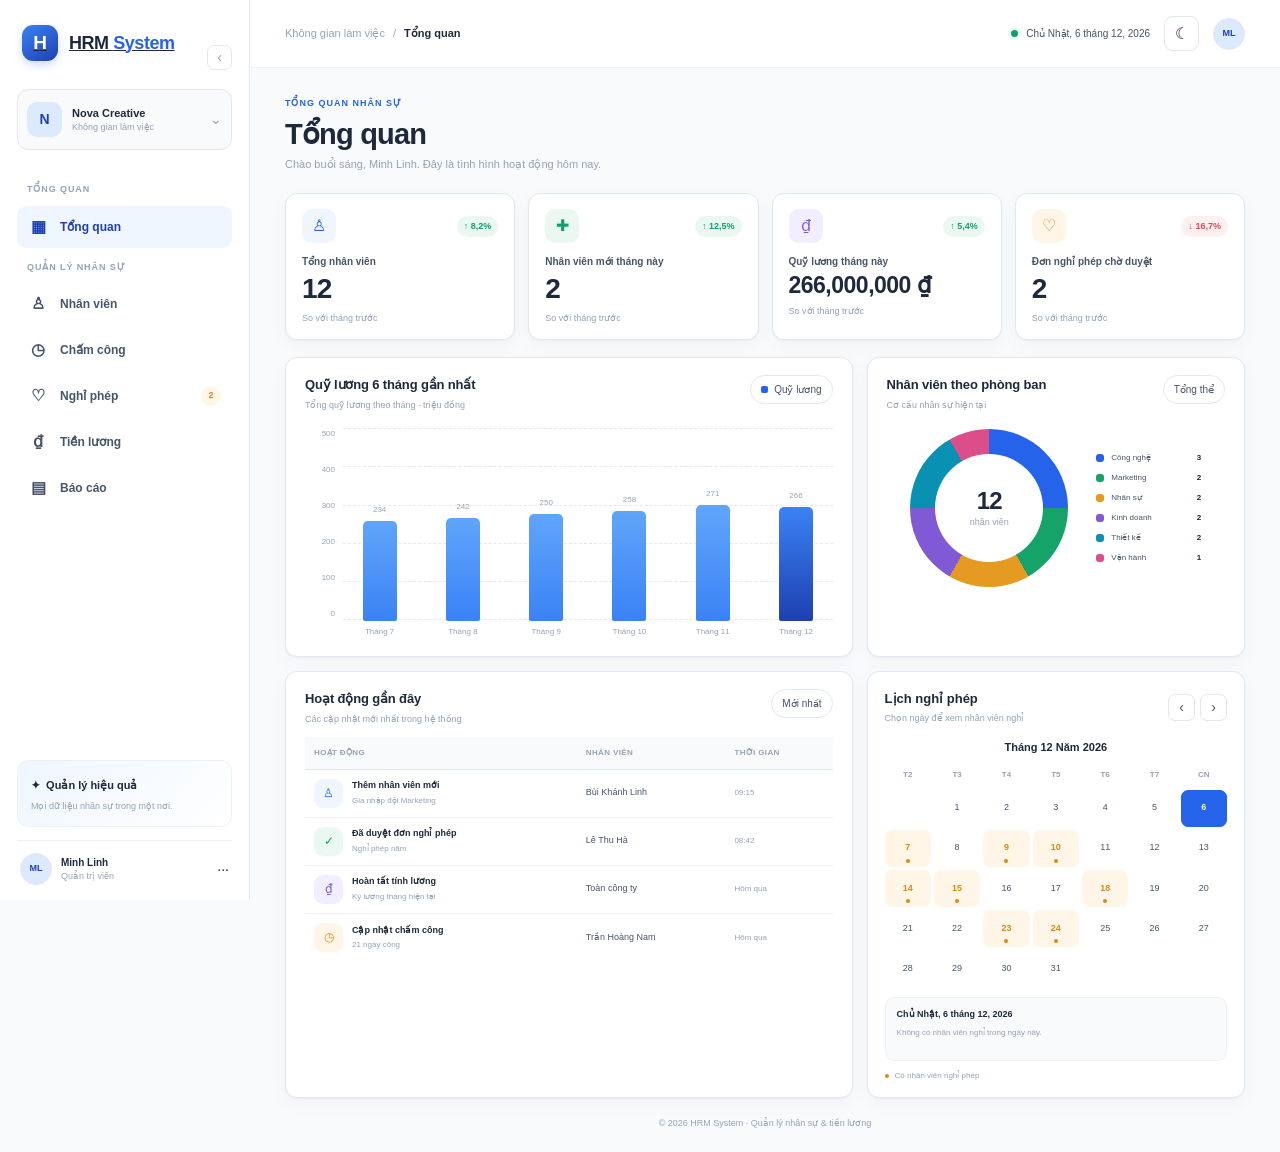
==== commit 29193cf0: "done" ====
--- a/index.html
+++ b/index.html
@@ -4,141 +4,201 @@
     <meta charset="utf-8">
     <meta name="viewport" content="width=device-width, initial-scale=1">
     <meta name="theme-color" content="#f8fafc">
-    <meta name="description" content="Hệ thống quản lý nhân sự, chấm công, nghỉ phép và tiền lương.">
-    <title>HRM System — Quản lý nhân sự</title>
+    <meta name="description" content="Tổng quan quản lý nhân sự và tiền lương HRM System.">
+    <title>Tổng quan — HRM System</title>
     <link rel="stylesheet" href="styles.css">
   </head>
   <body>
     <div class="app-shell">
       <aside class="sidebar" id="app-sidebar" aria-label="Thanh điều hướng">
-        <div class="sidebar-brand-row">
-          <a class="brand" href="#dashboard" aria-label="HRM System - Dashboard">
+        <div class="sidebar-header">
+          <a class="brand" href="#" aria-label="HRM System - Tổng quan">
             <span class="brand-mark" aria-hidden="true">H</span>
-            <span class="brand-name">HRM <span>System</span></span>
+            <span>HRM <span>System</span></span>
           </a>
-          <button class="sidebar-collapse" type="button" data-sidebar-collapse aria-label="Thu gọn thanh điều hướng" title="Thu gọn thanh điều hướng"><span aria-hidden="true">‹</span></button>
-        </div>
-        <div class="workspace-switcher">
+          <button class="collapse-button" type="button" data-collapse-sidebar aria-label="Thu gọn thanh điều hướng" title="Thu gọn menu">‹</button>
+        </div>
+        <div class="workspace">
           <span class="workspace-mark" aria-hidden="true">N</span>
-          <span class="workspace-name"><strong>Nova Creative</strong><small>Không gian làm việc</small></span>
-          <span class="workspace-chevron" aria-hidden="true">⌄</span>
+          <span class="workspace-copy"><strong>Nova Creative</strong><small>Không gian làm việc</small></span>
+          <span class="workspace-arrow" aria-hidden="true">⌄</span>
         </div>
         <nav class="side-nav" aria-label="Điều hướng chính">
           <p class="nav-label">TỔNG QUAN</p>
-          <a class="nav-link is-active" href="#dashboard" data-route="dashboard" aria-current="page"><span class="nav-icon" aria-hidden="true">▦</span><span>Dashboard</span></a>
-          <p class="nav-label">QUẢN LÝ</p>
+          <a class="nav-link active" href="#dashboard" data-route="dashboard" aria-current="page"><span class="nav-icon" aria-hidden="true">▦</span><span>Tổng quan</span></a>
+          <p class="nav-label">QUẢN LÝ NHÂN SỰ</p>
           <a class="nav-link" href="#employees" data-route="employees"><span class="nav-icon" aria-hidden="true">♙</span><span>Nhân viên</span></a>
           <a class="nav-link" href="#attendance" data-route="attendance"><span class="nav-icon" aria-hidden="true">◷</span><span>Chấm công</span></a>
-          <a class="nav-link" href="#leave" data-route="leave"><span class="nav-icon" aria-hidden="true">♡</span><span>Nghỉ phép</span><span class="nav-count" data-pending-count>0</span></a>
+          <a class="nav-link" href="#leave" data-route="leave"><span class="nav-icon" aria-hidden="true">♡</span><span>Nghỉ phép</span><span class="nav-badge" data-pending-badge>0</span></a>
           <a class="nav-link" href="#payroll" data-route="payroll"><span class="nav-icon" aria-hidden="true">₫</span><span>Tiền lương</span></a>
           <a class="nav-link" href="#reports" data-route="reports"><span class="nav-icon" aria-hidden="true">▤</span><span>Báo cáo</span></a>
         </nav>
         <div class="sidebar-bottom">
-          <div class="sidebar-note"><span class="note-icon" aria-hidden="true">✦</span><strong>Quản lý hiệu quả</strong><p>Mọi dữ liệu nhân sự trong một nơi.</p></div>
-          <div class="user-profile"><span class="avatar avatar-admin">ML</span><span class="user-copy"><strong>Minh Linh</strong><small>Quản trị viên</small></span><span class="user-menu" aria-hidden="true">···</span></div>
+          <div class="help-card"><strong>✦ &nbsp;Quản lý hiệu quả</strong><p>Mọi dữ liệu nhân sự trong một nơi.</p></div>
+          <div class="user-profile"><span class="avatar">ML</span><span class="user-copy"><strong>Minh Linh</strong><small>Quản trị viên</small></span><span aria-hidden="true">···</span></div>
         </div>
       </aside>
-      <button class="sidebar-overlay" type="button" data-sidebar-close aria-label="Đóng menu"></button>
+      <button class="sidebar-overlay" type="button" data-close-sidebar aria-label="Đóng menu"></button>
 
       <main class="main-area">
         <header class="topbar">
           <div class="topbar-start">
-            <button class="icon-button menu-toggle" type="button" data-sidebar-toggle aria-label="Mở menu" aria-expanded="false" aria-controls="app-sidebar"><span aria-hidden="true">☰</span></button>
-            <div class="breadcrumb"><span>Không gian làm việc</span><span aria-hidden="true">/</span><strong data-route-title>Dashboard</strong></div>
+            <button class="icon-button menu-toggle" type="button" data-toggle-sidebar aria-label="Mở menu" aria-expanded="false" aria-controls="app-sidebar"><span aria-hidden="true">☰</span></button>
+            <div class="breadcrumb"><span>Không gian làm việc</span><span aria-hidden="true">/</span><strong data-route-title>Tổng quan</strong></div>
           </div>
           <div class="topbar-actions">
             <span class="today-label"><span class="today-dot" aria-hidden="true"></span><time data-current-date></time></span>
-            <button class="icon-button theme-toggle" type="button" data-theme-toggle aria-label="Chuyển sang giao diện tối" title="Chuyển giao diện"><span aria-hidden="true">☾</span></button>
-            <span class="topbar-avatar" aria-label="Minh Linh">ML</span>
+            <button class="icon-button" type="button" data-theme-toggle aria-label="Chuyển sang giao diện tối" title="Chuyển Light/Dark mode"><span data-theme-icon aria-hidden="true">☾</span></button>
+            <span class="avatar" aria-label="Minh Linh">ML</span>
           </div>
         </header>
 
         <div class="page-content">
-          <section class="page-view" data-route-view="dashboard">
-            <div class="page-heading"><div><p class="eyebrow">TỔNG QUAN NHÂN SỰ</p><h1>Chào buổi sáng, Minh Linh <span aria-hidden="true">✦</span></h1><p class="page-subtitle">Đây là tình hình hoạt động của công ty bạn hôm nay.</p></div><span class="date-chip"><span aria-hidden="true">▣</span><time data-current-date-short></time></span></div>
-            <div class="stats-grid">
-              <article class="stat-card"><div class="stat-card-top"><span class="stat-icon icon-blue" aria-hidden="true">♙</span><span class="trend trend-up">↑ 8.2%</span></div><p>Tổng nhân viên</p><strong data-stat-employees>0</strong><small>Đang làm việc tại công ty</small></article>
-              <article class="stat-card"><div class="stat-card-top"><span class="stat-icon icon-green" aria-hidden="true">✚</span><span class="trend trend-up">Tháng này</span></div><p>Nhân viên mới tháng này</p><strong data-stat-new-hires>0</strong><small>Nhân sự gia nhập đội ngũ</small></article>
-              <article class="stat-card"><div class="stat-card-top"><span class="stat-icon icon-violet" aria-hidden="true">₫</span><span class="trend trend-neutral">Kỳ hiện tại</span></div><p>Quỹ lương tháng</p><strong class="stat-currency" data-stat-payroll>—</strong><small>Tổng thu nhập trước khấu trừ</small></article>
-              <article class="stat-card"><div class="stat-card-top"><span class="stat-icon icon-orange" aria-hidden="true">♡</span><span class="trend trend-alert" data-leave-trend>Chờ xử lý</span></div><p>Đơn nghỉ phép chờ duyệt</p><strong data-stat-pending>0</strong><small>Cần được xem xét</small></article>
-            </div>
-            <div class="dashboard-grid">
-              <article class="panel chart-panel">
-                <div class="panel-heading"><div><h2>Quỹ lương 6 tháng gần nhất</h2><p>Thống kê tổng thực lĩnh · đơn vị triệu đồng</p></div><span class="panel-tag"><span class="legend-dot"></span>Quỹ lương</span></div>
-                <div class="chart" aria-label="Biểu đồ cột quỹ lương sáu tháng gần nhất"><div class="chart-axis" aria-hidden="true"><span>500</span><span>400</span><span>300</span><span>200</span><span>100</span><span>0</span></div><div class="chart-main"><div class="chart-grid" aria-hidden="true"><i></i><i></i><i></i><i></i><i></i><i></i></div><div class="chart-bars" data-chart-bars></div></div></div>
-              </article>
-              <article class="panel activity-panel"><div class="panel-heading"><div><h2>Hoạt động gần đây</h2><p>Cập nhật mới nhất trong hệ thống</p></div><span class="more-mark" aria-hidden="true">···</span></div><div class="activity-table-wrap"><table class="activity-table"><thead><tr><th>HOẠT ĐỘNG</th><th>THỜI GIAN</th></tr></thead><tbody data-activity-list></tbody></table></div></article>
-              <article class="panel upcoming-panel"><div class="panel-heading"><div><h2>Nghỉ phép sắp tới</h2><p>Lịch nghỉ đã đăng ký</p></div><button class="text-link" type="button" data-go-route="leave">Xem tất cả <span aria-hidden="true">→</span></button></div><div class="upcoming-list" data-upcoming-leaves></div></article>
-            </div>
-          </section>
-
-          <section class="page-view" data-route-view="employees" hidden>
-            <div class="page-heading"><div><p class="eyebrow">HỒ SƠ & ĐỘI NGŨ</p><h1>Quản lý nhân viên</h1><p class="page-subtitle">Quản lý hồ sơ, phòng ban, vị trí và trạng thái nhân sự.</p></div><button class="button button-primary" type="button" data-open-employee><span aria-hidden="true">＋</span> Thêm nhân viên</button></div>
-            <div class="panel table-panel"><div class="table-toolbar"><label class="search-field"><span aria-hidden="true">⌕</span><input type="search" placeholder="Tìm theo tên, mã, email..." aria-label="Tìm kiếm nhân viên" data-employee-search></label><label class="select-field"><span class="sr-only">Phòng ban</span><select aria-label="Lọc phòng ban" data-employee-department><option value="">Tất cả phòng ban</option></select></label><label class="select-field"><span class="sr-only">Trạng thái</span><select aria-label="Lọc trạng thái" data-employee-status><option value="">Tất cả trạng thái</option><option value="active">Đang làm việc</option><option value="probation">Thử việc</option><option value="inactive">Đã nghỉ</option></select></label><span class="result-count" data-employee-count></span></div>
-              <div class="table-wrap"><table><thead><tr><th>NHÂN VIÊN</th><th>MÃ NV</th><th>PHÒNG BAN</th><th>VỊ TRÍ</th><th>NGÀY VÀO LÀM</th><th>LƯƠNG CƠ BẢN</th><th>TRẠNG THÁI</th><th></th></tr></thead><tbody data-employee-rows></tbody></table></div><div class="pagination"><span data-employee-pagination>—</span><div><button class="page-button" type="button" data-employee-prev aria-label="Trang trước">‹</button><button class="page-button" type="button" data-employee-next aria-label="Trang sau">›</button></div></div>
-            </div>
-          </section>
-
-          <section class="page-view" data-route-view="attendance" hidden>
-            <div class="page-heading"><div><p class="eyebrow">THỜI GIAN & CA LÀM</p><h1>Quản lý chấm công</h1><p class="page-subtitle">Theo dõi ngày công và giờ tăng ca theo kỳ.</p></div><div class="period-picker"><label><span class="sr-only">Tháng chấm công</span><select data-attendance-month></select></label><label><span class="sr-only">Năm chấm công</span><select data-attendance-year></select></label></div></div>
-            <div class="summary-strip"><article class="summary-tile"><span class="summary-symbol icon-blue">♙</span><div><small>Tổng nhân viên</small><strong data-attendance-headcount>0</strong></div></article><article class="summary-tile"><span class="summary-symbol icon-green">✓</span><div><small>Tổng ngày công</small><strong data-attendance-days>0</strong></div></article><article class="summary-tile"><span class="summary-symbol icon-violet">◷</span><div><small>Tổng giờ tăng ca</small><strong data-attendance-overtime>0 giờ</strong></div></article></div>
-            <div class="panel table-panel"><div class="panel-heading table-panel-heading"><div><h2>Bảng chấm công</h2><p>Điều chỉnh ngày công và giờ tăng ca cho từng nhân viên.</p></div><span class="autosave-note"><span class="autosave-dot"></span>Lưu tự động</span></div><div class="table-wrap"><table><thead><tr><th>NHÂN VIÊN</th><th>PHÒNG BAN</th><th>NGÀY CÔNG</th><th>TĂNG CA (GIỜ)</th><th>GHI CHÚ</th></tr></thead><tbody data-attendance-rows></tbody></table></div></div>
-          </section>
-
-          <section class="page-view" data-route-view="leave" hidden>
-            <div class="page-heading"><div><p class="eyebrow">ĐƠN TỪ & LỊCH NGHỈ</p><h1>Quản lý nghỉ phép</h1><p class="page-subtitle">Tiếp nhận và xử lý yêu cầu nghỉ phép của nhân viên.</p></div><button class="button button-primary" type="button" data-open-leave><span aria-hidden="true">＋</span> Tạo đơn nghỉ phép</button></div>
-            <div class="summary-strip leave-summary"><article class="summary-tile"><span class="summary-symbol icon-orange">◷</span><div><small>Chờ duyệt</small><strong data-leave-pending>0</strong></div></article><article class="summary-tile"><span class="summary-symbol icon-green">✓</span><div><small>Đã duyệt</small><strong data-leave-approved>0</strong></div></article><article class="summary-tile"><span class="summary-symbol icon-blue">♡</span><div><small>Ngày phép còn lại</small><strong data-leave-balance>0 ngày</strong></div></article></div>
-            <div class="panel table-panel"><div class="panel-heading table-panel-heading"><div><h2>Danh sách đơn nghỉ phép</h2><p>Danh sách yêu cầu và trạng thái xét duyệt.</p></div><label class="select-field"><span class="sr-only">Lọc trạng thái nghỉ phép</span><select aria-label="Lọc trạng thái đơn nghỉ" data-leave-filter><option value="">Tất cả đơn</option><option value="pending">Chờ duyệt</option><option value="approved">Đã duyệt</option><option value="rejected">Từ chối</option></select></label></div><div class="table-wrap"><table><thead><tr><th>NHÂN VIÊN</th><th>LOẠI NGHỈ</th><th>THỜI GIAN</th><th>SỐ NGÀY</th><th>PHÉP CÒN LẠI</th><th>LÝ DO</th><th>TRẠNG THÁI</th><th>THAO TÁC</th></tr></thead><tbody data-leave-rows></tbody></table></div></div>
-          </section>
-
-          <section class="page-view" data-route-view="payroll" hidden>
-            <div class="page-heading"><div><p class="eyebrow">THU NHẬP & PHÚC LỢI</p><h1>Quản lý tiền lương</h1><p class="page-subtitle">Tính toán bảng lương minh bạch theo ngày công thực tế.</p></div><div class="period-picker"><label><span class="sr-only">Tháng lương</span><select data-payroll-month></select></label><label><span class="sr-only">Năm lương</span><select data-payroll-year></select></label></div></div>
-            <div class="payroll-actions"><p class="period-description" data-payroll-period>Chưa tính bảng lương cho kỳ này.</p><button class="button button-primary" type="button" data-calculate-payroll><span aria-hidden="true">▧</span> Tính lương hàng loạt</button></div>
-            <div class="panel table-panel"><div class="table-wrap payroll-table-wrap"><table class="payroll-table"><thead><tr><th>NHÂN VIÊN</th><th>LƯƠNG CƠ BẢN</th><th>NGÀY CÔNG</th><th>TĂNG CA</th><th>PHỤ CẤP</th><th>THƯỞNG</th><th>BHXH (8%)</th><th>THUẾ TNCN</th><th>THỰC LĨNH</th></tr></thead><tbody data-payroll-rows></tbody><tfoot><tr><th colspan="8">TỔNG QUỸ LƯƠNG (TRƯỚC KHẤU TRỪ)</th><td data-payroll-gross-total>—</td></tr><tr><th colspan="8">TỔNG THỰC CHI</th><td data-payroll-total>—</td></tr></tfoot></table></div><div class="payroll-footnote"><span>ⓘ</span> Thuế TNCN minh họa: 10% phần thu nhập chịu thuế sau giảm trừ 11 triệu đồng.</div></div>
-          </section>
-
-          <section class="page-view" data-route-view="reports" hidden>
-            <div class="page-heading"><div><p class="eyebrow">PHÂN TÍCH & TỔNG HỢP</p><h1>Báo cáo nhân sự</h1><p class="page-subtitle">Theo dõi biến động nhân sự và chi phí lương theo tháng.</p></div><span class="date-chip"><span aria-hidden="true">▤</span> Báo cáo 6 tháng</span></div>
-            <div class="summary-strip report-summary"><article class="summary-tile"><span class="summary-symbol icon-blue">♙</span><div><small>Nhân sự hiện tại</small><strong data-report-headcount>0</strong></div></article><article class="summary-tile"><span class="summary-symbol icon-green">↗</span><div><small>Tuyển mới trong tháng</small><strong data-report-hires>0</strong></div></article><article class="summary-tile"><span class="summary-symbol icon-violet">₫</span><div><small>Quỹ lương tháng</small><strong data-report-payroll>—</strong></div></article></div>
-            <div class="panel table-panel"><div class="panel-heading table-panel-heading"><div><h2>Biến động nhân sự & quỹ lương</h2><p>Số liệu tổng hợp theo từng tháng trong 6 tháng gần nhất.</p></div></div><div class="table-wrap"><table><thead><tr><th>KỲ BÁO CÁO</th><th>NHÂN VIÊN ĐẦU KỲ</th><th>TUYỂN MỚI</th><th>NGHỈ VIỆC</th><th>NHÂN VIÊN CUỐI KỲ</th><th>QUỸ LƯƠNG ƯỚC TÍNH</th></tr></thead><tbody data-report-rows></tbody></table></div></div>
-          </section>
-          <footer class="page-footer">© 2026 HRM System <span>·</span> Quản lý nhân sự & tiền lương</footer>
+          <section data-page="dashboard" aria-labelledby="page-title">
+            <div class="page-heading">
+              <div><p class="eyebrow">TỔNG QUAN NHÂN SỰ</p><h1 id="page-title">Tổng quan</h1><p class="page-subtitle">Chào buổi sáng, Minh Linh. Đây là tình hình hoạt động hôm nay.</p></div>
+            </div>
+
+            <div class="stats-grid" aria-label="Chỉ số tổng quan">
+              <article class="stat-card">
+                <div class="stat-top"><span class="stat-icon icon-blue" aria-hidden="true">♙</span><span class="change up">↑ 8,2%</span></div>
+                <p class="stat-label">Tổng nhân viên</p><strong class="stat-value" data-stat-headcount>0</strong><small class="stat-foot">So với tháng trước</small>
+              </article>
+              <article class="stat-card">
+                <div class="stat-top"><span class="stat-icon icon-green" aria-hidden="true">✚</span><span class="change up">↑ 12,5%</span></div>
+                <p class="stat-label">Nhân viên mới tháng này</p><strong class="stat-value" data-stat-new-hires>0</strong><small class="stat-foot">So với tháng trước</small>
+              </article>
+              <article class="stat-card">
+                <div class="stat-top"><span class="stat-icon icon-purple" aria-hidden="true">₫</span><span class="change up">↑ 5,4%</span></div>
+                <p class="stat-label">Quỹ lương tháng này</p><strong class="stat-value currency" data-stat-payroll>—</strong><small class="stat-foot">So với tháng trước</small>
+              </article>
+              <article class="stat-card">
+                <div class="stat-top"><span class="stat-icon icon-amber" aria-hidden="true">♡</span><span class="change down">↓ 16,7%</span></div>
+                <p class="stat-label">Đơn nghỉ phép chờ duyệt</p><strong class="stat-value" data-stat-pending>0</strong><small class="stat-foot">So với tháng trước</small>
+              </article>
+            </div>
+
+            <div class="charts-grid">
+              <article class="panel chart-panel" aria-labelledby="salary-title">
+                <div class="panel-heading"><div><h2 id="salary-title">Quỹ lương 6 tháng gần nhất</h2><p>Tổng quỹ lương theo tháng · triệu đồng</p></div><span class="period-tag"><span class="legend-dot"></span>Quỹ lương</span></div>
+                <div class="bar-chart" role="img" aria-label="Biểu đồ cột quỹ lương trong sáu tháng gần đây">
+                  <div class="bar-y-axis" aria-hidden="true"><span>500</span><span>400</span><span>300</span><span>200</span><span>100</span><span>0</span></div>
+                  <div class="bar-plot"><div class="bar-gridlines" aria-hidden="true"><i></i><i></i><i></i><i></i><i></i><i></i></div><div class="bar-groups" data-salary-chart></div></div>
+                </div>
+              </article>
+              <article class="panel department-panel" aria-labelledby="department-title">
+                <div class="panel-heading"><div><h2 id="department-title">Nhân viên theo phòng ban</h2><p>Cơ cấu nhân sự hiện tại</p></div><span class="period-tag">Tổng thể</span></div>
+                <div class="department-content">
+                  <div class="donut-wrap" role="img" data-donut-chart aria-label="Biểu đồ tròn nhân viên theo phòng ban">
+                    <div class="donut" data-donut aria-hidden="true"></div>
+                    <div class="donut-center"><strong data-donut-total>0</strong><span>nhân viên</span></div>
+                  </div>
+                  <div class="department-legend" data-department-legend aria-label="Chú giải phòng ban"></div>
+                </div>
+              </article>
+            </div>
+
+            <div class="bottom-grid">
+              <article class="panel activity-panel" aria-labelledby="activity-title">
+                <div class="panel-inner">
+                  <div class="panel-heading"><div><h2 id="activity-title">Hoạt động gần đây</h2><p>Các cập nhật mới nhất trong hệ thống</p></div><span class="period-tag">Mới nhất</span></div>
+                  <div class="activity-table-wrap">
+                    <table>
+                      <thead><tr><th>HOẠT ĐỘNG</th><th>NHÂN VIÊN</th><th>THỜI GIAN</th></tr></thead>
+                      <tbody data-activity-table></tbody>
+                    </table>
+                  </div>
+                </div>
+              </article>
+              <article class="panel calendar-panel" aria-labelledby="calendar-title">
+                <div class="calendar-heading">
+                  <div><h2 id="calendar-title">Lịch nghỉ phép</h2><p>Chọn ngày để xem nhân viên nghỉ</p></div>
+                  <div class="month-controls"><button class="month-button" type="button" data-previous-month aria-label="Tháng trước">‹</button><button class="month-button" type="button" data-next-month aria-label="Tháng sau">›</button></div>
+                </div>
+                <p class="calendar-month-title" data-calendar-month></p>
+                <div class="calendar-grid" data-calendar-grid role="grid" aria-label="Lịch nghỉ phép tháng hiện tại"></div>
+                <section class="calendar-detail" aria-live="polite" aria-label="Chi tiết nghỉ phép trong ngày">
+                  <h3 data-selected-date></h3>
+                  <div class="leave-chips" data-selected-leaves></div>
+                </section>
+                <div class="calendar-legend"><span class="day-indicator" aria-hidden="true"></span> Có nhân viên nghỉ phép</div>
+              </article>
+            </div>
+            <footer class="footer">© 2026 HRM System <span aria-hidden="true">·</span> Quản lý nhân sự & tiền lương</footer>
+          </section>
+
+          <section class="module-view" data-page="employees" hidden>
+            <div class="module-heading"><div><p class="eyebrow">HỒ SƠ & ĐỘI NGŨ</p><h1>Quản lý nhân viên</h1><p class="page-subtitle">Quản lý hồ sơ, phòng ban, vị trí và trạng thái nhân sự.</p></div><button class="action-button primary" type="button" data-open-employee>＋ Thêm nhân viên</button></div>
+            <article class="panel data-panel">
+              <div class="module-toolbar">
+                <label class="search-box"><span aria-hidden="true">⌕</span><input type="search" placeholder="Tìm theo tên nhân viên..." aria-label="Tìm kiếm nhân viên" data-employee-search></label>
+                <label><span class="sr-only">Lọc phòng ban</span><select class="filter-select" aria-label="Lọc phòng ban" data-department-filter><option value="">Tất cả phòng ban</option></select></label>
+                <label><span class="sr-only">Lọc trạng thái</span><select class="filter-select" aria-label="Lọc trạng thái" data-status-filter><option value="">Tất cả trạng thái</option><option value="active">Đang làm việc</option><option value="probation">Thử việc</option><option value="inactive">Đã nghỉ</option></select></label>
+                <span class="record-count" data-employee-record-count></span>
+              </div>
+              <div class="table-scroll"><table class="module-table employee-table"><thead><tr><th>ẢNH & HỌ TÊN</th><th>MÃ NV</th><th>PHÒNG BAN</th><th>VỊ TRÍ</th><th>NGÀY VÀO LÀM</th><th>LƯƠNG CƠ BẢN</th><th>TRẠNG THÁI</th><th>HÀNH ĐỘNG</th></tr></thead><tbody data-employee-rows></tbody></table></div>
+              <div class="table-pagination"><span data-employee-pagination></span><div><button class="pagination-button" type="button" data-employee-prev aria-label="Trang trước">‹</button><button class="pagination-button" type="button" data-employee-next aria-label="Trang sau">›</button></div></div>
+            </article>
+          </section>
+
+          <section class="module-view" data-page="attendance" hidden>
+            <div class="module-heading"><div><p class="eyebrow">THỜI GIAN & CA LÀM</p><h1>Quản lý chấm công</h1><p class="page-subtitle">Theo dõi ngày công và giờ tăng ca theo kỳ.</p></div><div class="period-controls"><label><span class="sr-only">Tháng chấm công</span><select aria-label="Tháng chấm công" data-attendance-month></select></label><label><span class="sr-only">Năm chấm công</span><select aria-label="Năm chấm công" data-attendance-year></select></label></div></div>
+            <div class="summary-cards"><article class="summary-card"><span class="summary-icon blue">♙</span><div><small>Tổng nhân viên</small><strong data-attendance-staff>0</strong></div></article><article class="summary-card"><span class="summary-icon green">✓</span><div><small>Tổng ngày công</small><strong data-attendance-days>0</strong></div></article><article class="summary-card"><span class="summary-icon purple">◷</span><div><small>Tổng giờ tăng ca</small><strong data-attendance-overtime>0 giờ</strong></div></article></div>
+            <article class="panel data-panel"><div class="module-panel-heading"><div><h2>Bảng chấm công</h2><p>Chỉnh sửa trực tiếp ngày công và giờ tăng ca.</p></div><span class="saved-label"><i></i>Lưu tự động</span></div><div class="table-scroll"><table class="module-table"><thead><tr><th>NHÂN VIÊN</th><th>PHÒNG BAN</th><th>NGÀY CÔNG</th><th>TĂNG CA (GIỜ)</th><th>TRẠNG THÁI</th></tr></thead><tbody data-attendance-rows></tbody></table></div></article>
+          </section>
+
+          <section class="module-view" data-page="leave" hidden>
+            <div class="module-heading"><div><p class="eyebrow">ĐƠN TỪ & LỊCH NGHỈ</p><h1>Quản lý nghỉ phép</h1><p class="page-subtitle">Tiếp nhận và xử lý yêu cầu nghỉ của nhân viên.</p></div><button class="action-button primary" type="button" data-open-leave>＋ Tạo đơn nghỉ phép</button></div>
+            <div class="summary-cards"><article class="summary-card"><span class="summary-icon amber">◷</span><div><small>Đơn chờ duyệt</small><strong data-leave-pending-count>0</strong></div></article><article class="summary-card"><span class="summary-icon green">✓</span><div><small>Đơn đã duyệt</small><strong data-leave-approved-count>0</strong></div></article><article class="summary-card"><span class="summary-icon blue">♡</span><div><small>Phép năm còn lại trung bình</small><strong data-leave-average-balance>0 ngày</strong></div></article></div>
+            <article class="panel data-panel"><div class="module-panel-heading"><div><h2>Danh sách đơn nghỉ phép</h2><p>Trạng thái và số ngày phép còn lại theo nhân viên.</p></div><label><span class="sr-only">Lọc đơn nghỉ phép</span><select class="filter-select" aria-label="Lọc đơn nghỉ phép" data-leave-filter><option value="">Tất cả đơn</option><option value="pending">Chờ duyệt</option><option value="approved">Đã duyệt</option><option value="rejected">Từ chối</option></select></label></div><div class="table-scroll"><table class="module-table leave-table"><thead><tr><th>NHÂN VIÊN</th><th>LOẠI NGHỈ</th><th>THỜI GIAN</th><th>SỐ NGÀY</th><th>PHÉP CÒN</th><th>LÝ DO</th><th>TRẠNG THÁI</th><th>THAO TÁC</th></tr></thead><tbody data-leave-rows></tbody></table></div></article>
+          </section>
+
+          <section class="module-view" data-page="payroll" hidden>
+            <div class="module-heading"><div><p class="eyebrow">THU NHẬP & PHÚC LỢI</p><h1>Quản lý tiền lương</h1><p class="page-subtitle">Tính lương, các khoản khấu trừ và thực lĩnh theo kỳ.</p></div><div class="period-controls"><label><span class="sr-only">Tháng lương</span><select aria-label="Tháng lương" data-payroll-month></select></label><label><span class="sr-only">Năm lương</span><select aria-label="Năm lương" data-payroll-year></select></label></div></div>
+            <div class="payroll-toolbar"><span data-payroll-period>Chọn kỳ và tính lương để xem bảng lương.</span><button class="action-button primary" type="button" data-calculate-payroll>▧ Tính lương hàng loạt</button></div>
+            <article class="panel data-panel"><div class="table-scroll"><table class="module-table payroll-table"><thead><tr><th>NHÂN VIÊN</th><th>LƯƠNG CƠ BẢN</th><th>NGÀY CÔNG</th><th>TĂNG CA</th><th>PHỤ CẤP</th><th>THƯỞNG</th><th>BHXH (8%)</th><th>THUẾ TNCN</th><th>THỰC LĨNH</th></tr></thead><tbody data-payroll-rows><tr><td class="empty-cell" colspan="9">Chọn “Tính lương hàng loạt” để tính bảng lương.</td></tr></tbody><tfoot><tr><th colspan="8">TỔNG QUỸ LƯƠNG TRƯỚC KHẤU TRỪ</th><td data-payroll-gross-total>—</td></tr><tr><th colspan="8">TỔNG THỰC CHI</th><td data-payroll-net-total>—</td></tr></tfoot></table></div><p class="payroll-note">ⓘ Thuế TNCN minh họa: 10% phần thu nhập chịu thuế sau giảm trừ 11.000.000 ₫.</p></article>
+          </section>
+
+          <section class="module-view" data-page="reports" hidden>
+            <div class="module-heading"><div><p class="eyebrow">PHÂN TÍCH & TỔNG HỢP</p><h1>Báo cáo nhân sự</h1><p class="page-subtitle">Theo dõi biến động nhân sự và quỹ lương theo tháng.</p></div><span class="period-tag" data-report-period></span></div>
+            <div class="summary-cards report-summary"><article class="summary-card"><span class="summary-icon blue">♙</span><div><small>Nhân sự hiện tại</small><strong data-report-staff>0</strong></div></article><article class="summary-card"><span class="summary-icon green">↗</span><div><small>Tuyển mới trong tháng</small><strong data-report-hires>0</strong></div></article><article class="summary-card"><span class="summary-icon purple">₫</span><div><small>Quỹ lương tháng</small><strong data-report-payroll>—</strong></div></article></div>
+            <article class="panel data-panel"><div class="module-panel-heading"><div><h2>Biến động nhân sự & quỹ lương</h2><p>Số liệu tổng hợp 6 tháng gần nhất.</p></div></div><div class="table-scroll"><table class="module-table"><thead><tr><th>KỲ BÁO CÁO</th><th>NHÂN VIÊN ĐẦU KỲ</th><th>TUYỂN MỚI</th><th>NGHỈ VIỆC</th><th>NHÂN VIÊN CUỐI KỲ</th><th>QUỸ LƯƠNG ƯỚC TÍNH</th></tr></thead><tbody data-report-rows></tbody></table></div></article>
+          </section>
         </div>
       </main>
     </div>
 
-    <dialog class="app-dialog" data-employee-dialog aria-labelledby="employee-dialog-title">
-      <form class="dialog-form" data-employee-form>
-        <div class="dialog-heading"><div><p class="eyebrow">HỒ SƠ NHÂN SỰ</p><h2 id="employee-dialog-title" data-employee-dialog-title>Thêm nhân viên</h2></div><button class="dialog-close" type="button" data-close-employee aria-label="Đóng">×</button></div>
+    <dialog class="form-dialog" data-employee-dialog aria-labelledby="employee-dialog-title">
+      <form class="dialog-content" data-employee-form>
+        <div class="dialog-heading"><div><p class="eyebrow">HỒ SƠ NHÂN SỰ</p><h2 id="employee-dialog-title">Thêm nhân viên</h2></div><button class="dialog-close" type="button" data-close-employee aria-label="Đóng">×</button></div>
         <div class="form-grid">
-          <label class="form-field form-span-2">Họ và tên<input name="name" type="text" maxlength="100" required autocomplete="name" placeholder="Nguyễn Văn An"></label>
-          <label class="form-field">Mã nhân viên<input name="id" type="text" maxlength="20" required placeholder="NV011"></label>
-          <label class="form-field">Email<input name="email" type="email" maxlength="120" required autocomplete="email" placeholder="ten@congty.vn"></label>
-          <label class="form-field">Số điện thoại<input name="phone" type="tel" maxlength="20" required autocomplete="tel" placeholder="0901 234 567"></label>
+          <label class="form-field full-field">Họ tên<input name="name" maxlength="100" required placeholder="Nguyễn Văn An"></label>
+          <label class="form-field">Mã NV<input name="id" maxlength="20" required placeholder="NV013"></label>
+          <label class="form-field">Email<input name="email" type="email" maxlength="120" required placeholder="ten@congty.vn"></label>
+          <label class="form-field">Số điện thoại<input name="phone" type="tel" maxlength="20" required placeholder="0901 234 567"></label>
           <label class="form-field">Phòng ban<select name="department" required><option value="">Chọn phòng ban</option><option>Nhân sự</option><option>Công nghệ</option><option>Marketing</option><option>Thiết kế</option><option>Kinh doanh</option><option>Vận hành</option></select></label>
-          <label class="form-field">Vị trí<input name="role" type="text" maxlength="80" required placeholder="Chuyên viên"></label>
+          <label class="form-field">Vị trí<input name="role" maxlength="80" required placeholder="Chuyên viên"></label>
           <label class="form-field">Ngày vào làm<input name="start" type="date" required></label>
-          <label class="form-field">Lương cơ bản (₫)<input name="base" type="number" min="0" step="100000" required placeholder="15000000"></label>
+          <label class="form-field">Lương cơ bản (₫)<input name="base" type="number" min="0" step="100000" required></label>
           <label class="form-field">Trạng thái<select name="status" required><option value="active">Đang làm việc</option><option value="probation">Thử việc</option><option value="inactive">Đã nghỉ</option></select></label>
         </div>
-        <p class="form-message" data-employee-message role="status" aria-live="polite"></p>
-        <div class="dialog-actions"><button class="button button-secondary" type="button" data-cancel-employee>Hủy</button><button class="button button-primary" type="submit">Lưu nhân viên</button></div>
+        <p class="form-error" data-employee-error role="status" aria-live="polite"></p>
+        <div class="dialog-actions"><button class="action-button secondary" type="button" data-cancel-employee>Hủy</button><button class="action-button primary" type="submit">Lưu nhân viên</button></div>
       </form>
     </dialog>
-
-    <dialog class="app-dialog leave-dialog" data-leave-dialog aria-labelledby="leave-dialog-title">
-      <form class="dialog-form" data-leave-form>
+    <dialog class="form-dialog" data-leave-dialog aria-labelledby="leave-dialog-title">
+      <form class="dialog-content" data-leave-form>
         <div class="dialog-heading"><div><p class="eyebrow">ĐƠN TỪ & LỊCH NGHỈ</p><h2 id="leave-dialog-title">Tạo đơn nghỉ phép</h2></div><button class="dialog-close" type="button" data-close-leave aria-label="Đóng">×</button></div>
         <div class="form-grid">
-          <label class="form-field form-span-2">Nhân viên<select name="employeeId" required data-leave-employee></select></label>
-          <label class="form-field">Loại nghỉ<select name="type" required><option value="Nghỉ phép năm">Nghỉ phép năm</option><option value="Nghỉ ốm">Nghỉ ốm</option><option value="Nghỉ việc riêng">Nghỉ việc riêng</option></select></label>
+          <label class="form-field full-field">Nhân viên<select name="employeeId" required data-leave-employee></select></label>
+          <label class="form-field">Loại nghỉ<select name="type" required><option value="Phép năm">Nghỉ phép năm</option><option value="Nghỉ ốm">Nghỉ ốm</option><option value="Việc riêng">Nghỉ việc riêng</option></select></label>
           <span></span>
           <label class="form-field">Từ ngày<input name="from" type="date" required></label>
           <label class="form-field">Đến ngày<input name="to" type="date" required></label>
-          <label class="form-field form-span-2">Lý do<textarea name="reason" rows="3" maxlength="300" required placeholder="Nhập lý do xin nghỉ..."></textarea></label>
-        </div>
-        <p class="form-message" data-leave-message role="status" aria-live="polite"></p>
-        <div class="dialog-actions"><button class="button button-secondary" type="button" data-cancel-leave>Hủy</button><button class="button button-primary" type="submit">Gửi đơn</button></div>
+          <label class="form-field full-field">Lý do<textarea name="reason" rows="3" maxlength="300" required placeholder="Nhập lý do xin nghỉ..."></textarea></label>
+        </div>
+        <p class="form-error" data-leave-error role="status" aria-live="polite"></p>
+        <div class="dialog-actions"><button class="action-button secondary" type="button" data-cancel-leave>Hủy</button><button class="action-button primary" type="submit">Gửi đơn</button></div>
       </form>
     </dialog>
     <div class="toast" data-toast role="status" aria-live="polite"></div>
--- a/styles.css
+++ b/styles.css
@@ -1,390 +1,407 @@
-﻿:root {
-  color-scheme: light;
-  font-family: Inter, "Segoe UI", Roboto, system-ui, -apple-system, sans-serif;
-  font-synthesis: none;
-  text-rendering: optimizeLegibility;
-  -webkit-font-smoothing: antialiased;
-  --blue: #2563eb;
-  --blue-dark: #1e40af;
-  --blue-soft: #eff6ff;
-  --green: #16a36a;
-  --green-soft: #ecfdf5;
-  --violet: #7c3aed;
-  --violet-soft: #f5f3ff;
-  --orange: #ea8a19;
-  --orange-soft: #fff7ed;
-  --red: #dc4c4c;
-  --red-soft: #fef2f2;
-  --pink: #db4e8a;
-  --canvas: #f8fafc;
-  --surface: #fff;
-  --surface-muted: #f8fafc;
-  --surface-hover: #f1f5f9;
-  --text: #1e293b;
-  --text-secondary: #475569;
-  --text-muted: #94a3b8;
-  --border: #e2e8f0;
-  --border-soft: #edf1f6;
-  --shadow: 0 1px 2px rgb(15 23 42 / 4%), 0 5px 18px rgb(15 23 42 / 3%);
-  --sidebar-width: 260px;
-  --radius: 12px;
-  color: var(--text);
-  background: var(--canvas);
-}
-
-:root[data-theme="dark"] {
-  color-scheme: dark;
-  --blue-soft: #172a4b;
-  --green-soft: #15372c;
-  --violet-soft: #2c2148;
-  --orange-soft: #392b1c;
-  --red-soft: #3b2024;
-  --canvas: #0b1220;
-  --surface: #111b2b;
-  --surface-muted: #152033;
-  --surface-hover: #1d2a3d;
-  --text: #e5edf7;
-  --text-secondary: #bcc9d9;
-  --text-muted: #8494aa;
-  --border: #26364a;
-  --border-soft: #202f43;
-  --shadow: 0 1px 2px rgb(0 0 0 / 18%), 0 8px 24px rgb(0 0 0 / 12%);
-}
-
-* { box-sizing: border-box; }
-html { min-width: 320px; min-height: 100%; scroll-behavior: smooth; }
-body { min-width: 320px; min-height: 100vh; margin: 0; background: var(--canvas); color: var(--text); font-size: 14px; line-height: 1.5; transition: background-color .2s, color .2s; }
-button, input, select, textarea { font: inherit; }
-button, a { -webkit-tap-highlight-color: transparent; }
-button { color: inherit; }
-a { color: inherit; text-decoration: none; }
-button:focus-visible, a:focus-visible, input:focus-visible, select:focus-visible, textarea:focus-visible { outline: 3px solid rgb(37 99 235 / 35%); outline-offset: 2px; }
-[hidden] { display: none !important; }
-.sr-only { position: absolute; width: 1px; height: 1px; padding: 0; margin: -1px; overflow: hidden; clip: rect(0, 0, 0, 0); white-space: nowrap; border: 0; }
-
-.app-shell { min-height: 100vh; }
-.sidebar { position: fixed; z-index: 30; inset: 0 auto 0 0; display: flex; width: var(--sidebar-width); flex-direction: column; padding: 24px 17px 14px; border-right: 1px solid var(--border); background: var(--surface); transition: width .2s, transform .2s, background-color .2s; }
-.sidebar-brand-row { position: relative; display: flex; min-height: 40px; align-items: center; justify-content: space-between; margin: 0 0 27px 5px; }
-.brand { display: flex; min-height: 40px; align-items: center; gap: 11px; }
-.sidebar-collapse { display: grid; width: 26px; height: 26px; flex: 0 0 26px; place-items: center; border: 1px solid var(--border); border-radius: 7px; background: var(--surface); color: var(--text-muted); cursor: pointer; font-size: 20px; line-height: 1; transition: color .2s, background .2s, transform .2s; }
-.sidebar-collapse:hover { background: var(--blue-soft); color: var(--blue); }
-.sidebar-collapse span { transition: transform .2s; }
-body.sidebar-collapsed .sidebar-collapse span { transform: rotate(180deg); }
-.brand-mark { display: grid; width: 36px; height: 36px; flex: 0 0 36px; place-items: center; border-radius: 11px; background: linear-gradient(145deg, #3b82f6, #1e40af); box-shadow: 0 4px 9px rgb(37 99 235 / 22%); color: #fff; font-size: 19px; font-weight: 800; }
-.brand-name { color: var(--text); font-size: 19px; font-weight: 800; letter-spacing: -.7px; }
-.brand-name span { color: var(--blue); }
-.workspace-switcher { display: flex; min-height: 62px; align-items: center; gap: 11px; padding: 9px 10px; border: 1px solid var(--border); border-radius: 11px; background: var(--surface-muted); }
-.workspace-mark { display: grid; width: 36px; height: 36px; flex: 0 0 36px; place-items: center; border-radius: 10px; background: #dbeafe; color: var(--blue-dark); font-size: 15px; font-weight: 800; }
-.workspace-name { display: grid; min-width: 0; flex: 1; gap: 1px; }
-.workspace-name strong { overflow: hidden; font-size: 12px; text-overflow: ellipsis; white-space: nowrap; }
-.workspace-name small { color: var(--text-muted); font-size: 10px; }
-.workspace-chevron { color: var(--text-muted); font-size: 17px; }
-.side-nav { display: flex; flex-direction: column; gap: 4px; margin-top: 23px; }
-.nav-label { margin: 10px 0 5px 10px; color: var(--text-muted); font-size: 9px; font-weight: 750; letter-spacing: .9px; }
-.nav-link { display: flex; min-height: 42px; align-items: center; gap: 12px; padding: 0 11px; border-radius: 9px; color: var(--text-secondary); font-size: 12px; font-weight: 600; transition: color .2s, background .2s, transform .2s; }
-.nav-link:hover { background: var(--surface-hover); color: var(--blue); transform: translateX(2px); }
-.nav-link.is-active { background: var(--blue-soft); color: var(--blue-dark); font-weight: 700; }
-.nav-icon { display: grid; width: 20px; flex: 0 0 20px; place-items: center; font-size: 17px; line-height: 1; }
-.nav-count { display: grid; min-width: 20px; height: 20px; place-items: center; margin-left: auto; padding: 0 5px; border-radius: 10px; background: var(--orange-soft); color: var(--orange); font-size: 10px; font-weight: 750; }
-.sidebar-bottom { margin-top: auto; }
-.sidebar-note { padding: 13px 13px 12px; border: 1px solid var(--border-soft); border-radius: 11px; background: linear-gradient(135deg, var(--blue-soft), var(--surface)); }
-.note-icon { display: inline-grid; width: 22px; height: 22px; place-items: center; margin-right: 6px; border-radius: 7px; background: var(--surface); color: var(--blue); }
-.sidebar-note strong { font-size: 11px; }
-.sidebar-note p { margin: 6px 0 0; color: var(--text-muted); font-size: 10px; }
-.user-profile { display: flex; align-items: center; gap: 10px; margin-top: 13px; padding: 12px 3px 0; border-top: 1px solid var(--border-soft); }
-.user-copy { display: grid; flex: 1; gap: 1px; }
-.user-copy strong { font-size: 11px; }
-.user-copy small { color: var(--text-muted); font-size: 10px; }
-.user-menu { color: var(--text-muted); font-size: 18px; letter-spacing: 2px; }
-.sidebar-overlay { display: none; }
-.main-area { min-height: 100vh; margin-left: var(--sidebar-width); transition: margin-left .2s; }
-.topbar { position: sticky; z-index: 15; top: 0; display: flex; height: 68px; align-items: center; justify-content: space-between; padding: 0 35px; border-bottom: 1px solid var(--border-soft); background: color-mix(in srgb, var(--surface) 94%, transparent); backdrop-filter: blur(12px); }
-.topbar-start, .topbar-actions { display: flex; align-items: center; gap: 16px; }
-.breadcrumb { display: flex; align-items: center; gap: 9px; color: var(--text-muted); font-size: 11px; }
-.breadcrumb strong { color: var(--text); font-weight: 700; }
-.topbar-actions { gap: 13px; }
-.today-label { display: flex; align-items: center; gap: 8px; color: var(--text-secondary); font-size: 11px; }
-.today-dot, .autosave-dot { width: 7px; height: 7px; border-radius: 50%; background: var(--green); box-shadow: 0 0 0 3px var(--green-soft); }
-.icon-button { display: grid; width: 35px; height: 35px; place-items: center; border: 1px solid var(--border); border-radius: 9px; background: var(--surface); cursor: pointer; font-size: 16px; transition: border-color .2s, background .2s, transform .2s; }
-.icon-button:hover { transform: translateY(-1px); border-color: #bfdbfe; background: var(--blue-soft); color: var(--blue); }
-.menu-toggle { display: none; }
-.topbar-avatar { display: grid; width: 33px; height: 33px; place-items: center; border: 2px solid var(--surface); border-radius: 50%; background: #dbeafe; color: var(--blue-dark); font-size: 10px; font-weight: 800; box-shadow: 0 0 0 1px var(--border); }
-.page-content { width: min(100%, 1500px); margin: 0 auto; padding: 29px 35px 18px; }
-.page-heading { display: flex; min-height: 75px; align-items: flex-end; justify-content: space-between; gap: 16px; margin-bottom: 23px; }
-.eyebrow { margin: 0 0 5px; color: var(--blue); font-size: 9px; font-weight: 800; letter-spacing: 1.1px; }
-h1, h2, p { margin-top: 0; }
-h1 { margin-bottom: 4px; font-size: clamp(23px, 2.2vw, 27px); font-weight: 750; letter-spacing: -.9px; line-height: 1.25; }
-.page-heading h1 > span { color: var(--orange); font-size: 18px; }
-.page-subtitle { margin: 0; color: var(--text-muted); font-size: 11px; }
-.date-chip, .panel-tag { display: flex; min-height: 33px; align-items: center; gap: 8px; padding: 0 11px; border: 1px solid var(--border); border-radius: 9px; background: var(--surface); color: var(--text-secondary); font-size: 10px; white-space: nowrap; }
-
-.stats-grid { display: grid; grid-template-columns: repeat(4, minmax(0, 1fr)); gap: 14px; margin-bottom: 18px; }
-.stat-card { min-width: 0; padding: 16px 17px 15px; border: 1px solid var(--border); border-radius: var(--radius); background: var(--surface); box-shadow: var(--shadow); transition: box-shadow .2s, transform .2s, border-color .2s; }
-.stat-card:hover { transform: translateY(-2px); border-color: #cbdcf7; box-shadow: 0 9px 22px rgb(15 23 42 / 7%); }
-.stat-card-top { display: flex; align-items: center; justify-content: space-between; margin-bottom: 12px; }
-.stat-icon, .summary-symbol { display: grid; width: 35px; height: 35px; flex: 0 0 35px; place-items: center; border-radius: 10px; font-size: 16px; font-weight: 700; }
-.icon-blue { background: var(--blue-soft); color: var(--blue); }
-.icon-green { background: var(--green-soft); color: var(--green); }
-.icon-violet { background: var(--violet-soft); color: var(--violet); }
-.icon-orange { background: var(--orange-soft); color: var(--orange); }
-.trend { padding: 4px 7px; border-radius: 20px; font-size: 9px; font-weight: 650; white-space: nowrap; }
-.trend-up { background: var(--green-soft); color: var(--green); }
-.trend-neutral { background: var(--blue-soft); color: var(--blue); }
-.trend-alert { background: var(--orange-soft); color: var(--orange); }
-.stat-card > p { margin: 0 0 3px; color: var(--text-secondary); font-size: 10px; font-weight: 600; }
-.stat-card > strong { display: block; overflow: hidden; color: var(--text); font-size: clamp(23px, 2.5vw, 28px); font-weight: 750; letter-spacing: -1px; line-height: 1.25; text-overflow: ellipsis; white-space: nowrap; }
-.stat-card > strong.stat-currency { font-size: clamp(18px, 2vw, 23px); letter-spacing: -.7px; }
-.stat-card > small { display: block; margin-top: 5px; color: var(--text-muted); font-size: 9px; }
-
-.dashboard-grid { display: grid; grid-template-columns: minmax(0, 1.35fr) minmax(300px, .85fr); gap: 15px; }
-.panel { min-width: 0; border: 1px solid var(--border); border-radius: var(--radius); background: var(--surface); box-shadow: var(--shadow); }
-.chart-panel, .activity-panel, .upcoming-panel { padding: 18px 19px; }
-.panel-heading { display: flex; align-items: flex-start; justify-content: space-between; gap: 12px; }
-.panel-heading h2 { margin: 0; font-size: 13px; font-weight: 720; letter-spacing: -.15px; }
-.panel-heading p { margin: 4px 0 0; color: var(--text-muted); font-size: 9px; }
-.panel-tag { min-height: 25px; padding: 0 8px; border: 0; background: var(--surface-muted); font-size: 9px; }
-.legend-dot { width: 7px; height: 7px; border-radius: 2px; background: var(--blue); }
-.more-mark { color: var(--text-muted); font-size: 17px; letter-spacing: 2px; line-height: 14px; }
-.chart { display: grid; height: 220px; grid-template-columns: 27px minmax(0, 1fr); gap: 7px; margin-top: 17px; }
-.chart-axis { display: flex; flex-direction: column; justify-content: space-between; padding: 0 0 23px; color: var(--text-muted); font-size: 8px; text-align: right; }
-.chart-main { position: relative; min-width: 0; }
-.chart-grid { position: absolute; inset: 0 0 23px; display: flex; flex-direction: column; justify-content: space-between; }
-.chart-grid i { width: 100%; border-top: 1px dashed var(--border); }
-.chart-bars { position: absolute; inset: 0 3px 0; display: grid; grid-template-columns: repeat(6, minmax(0, 1fr)); align-items: end; gap: clamp(8px, 2vw, 25px); }
-.chart-column { position: relative; display: flex; height: 100%; flex-direction: column; align-items: center; justify-content: flex-end; gap: 5px; }
-.chart-value { color: var(--text-muted); font-size: 8px; }
-.chart-bar { display: block; width: min(33px, 64%); height: var(--bar-height); max-height: calc(100% - 46px); min-height: 8px; border-radius: 5px 5px 2px 2px; background: linear-gradient(180deg, #60a5fa, #3b82f6); transition: height .35s ease, filter .2s; }
-.chart-column:hover .chart-bar { filter: brightness(.94); }
-.chart-column.is-current .chart-bar { background: linear-gradient(180deg, #3b82f6, #1e40af); }
-.chart-month { height: 16px; color: var(--text-muted); font-size: 8px; text-transform: capitalize; }
-.activity-panel { grid-column: 2; grid-row: 1; }
-.activity-table-wrap { margin-top: 9px; }
-.activity-table { table-layout: fixed; }
-.activity-table th { height: 25px; padding: 0 4px; font-size: 7px; }
-.activity-table th:last-child, .activity-table td:last-child { width: 72px; text-align: right; }
-.activity-table td { height: 43px; padding: 5px 4px; }
-.activity-table tr:last-child td { border-bottom: 0; }
-.activity-entry { display: flex; min-width: 0; align-items: center; gap: 7px; }
-.activity-icon { display: grid; width: 28px; height: 28px; flex: 0 0 28px; place-items: center; border-radius: 9px; font-size: 12px; }
-.activity-blue { background: var(--blue-soft); color: var(--blue); }
-.activity-green { background: var(--green-soft); color: var(--green); }
-.activity-orange { background: var(--orange-soft); color: var(--orange); }
-.activity-violet { background: var(--violet-soft); color: var(--violet); }
-.activity-copy { display: grid; min-width: 0; flex: 1; gap: 2px; }
-.activity-copy strong { overflow: hidden; font-size: 9px; text-overflow: ellipsis; white-space: nowrap; }
-.activity-copy small { overflow: hidden; color: var(--text-muted); font-size: 8px; text-overflow: ellipsis; white-space: nowrap; }
-.activity-time { color: var(--text-muted); font-size: 8px; white-space: nowrap; }
-.upcoming-panel { grid-column: 1 / -1; }
-.text-link { border: 0; background: transparent; color: var(--blue); cursor: pointer; font-size: 9px; font-weight: 650; }
-.text-link:hover { color: var(--blue-dark); }
-.upcoming-list { display: grid; grid-template-columns: repeat(2, minmax(0, 1fr)); gap: 0 18px; margin-top: 8px; }
-.upcoming-item { display: flex; min-width: 0; min-height: 58px; align-items: center; gap: 10px; border-bottom: 1px solid var(--border-soft); }
-.upcoming-date { display: grid; width: 35px; height: 39px; flex: 0 0 35px; align-content: center; justify-items: center; border: 1px solid var(--border-soft); border-radius: 8px; background: var(--surface-muted); }
-.upcoming-date strong { font-size: 13px; line-height: 1.1; }
-.upcoming-date small { color: var(--text-muted); font-size: 7px; }
-.upcoming-person { display: grid; min-width: 0; flex: 1; gap: 2px; }
-.upcoming-person strong { overflow: hidden; font-size: 9px; text-overflow: ellipsis; white-space: nowrap; }
-.upcoming-person small { overflow: hidden; color: var(--text-muted); font-size: 8px; text-overflow: ellipsis; white-space: nowrap; }
-.status-badge { display: inline-flex; min-height: 21px; align-items: center; justify-content: center; padding: 2px 8px; border-radius: 20px; font-size: 8px; font-weight: 650; line-height: 1.2; white-space: nowrap; }
-.status-active, .status-approved { background: var(--green-soft); color: var(--green); }
-.status-probation, .status-pending { background: var(--orange-soft); color: var(--orange); }
-.status-inactive, .status-rejected { background: var(--red-soft); color: var(--red); }
-.empty-state { padding: 28px !important; color: var(--text-muted); font-size: 11px; text-align: center; }
-.compact-empty { padding: 18px 0; }
-
-.button { display: inline-flex; min-height: 37px; align-items: center; justify-content: center; gap: 7px; padding: 0 14px; border: 1px solid transparent; border-radius: 9px; cursor: pointer; font-size: 10px; font-weight: 700; transition: background .2s, box-shadow .2s, transform .2s; }
-.button:hover { transform: translateY(-1px); }
-.button-primary { background: var(--blue); color: #fff; box-shadow: 0 3px 8px rgb(37 99 235 / 18%); }
-.button-primary:hover { background: var(--blue-dark); box-shadow: 0 5px 12px rgb(37 99 235 / 24%); }
-.button-secondary { border-color: var(--border); background: var(--surface); color: var(--text-secondary); }
-.button-secondary:hover { background: var(--surface-hover); }
-.table-panel { overflow: hidden; }
-.table-toolbar { display: flex; min-height: 67px; align-items: center; gap: 9px; padding: 12px 17px; border-bottom: 1px solid var(--border-soft); }
-.search-field { display: flex; width: min(100%, 285px); height: 35px; align-items: center; gap: 7px; padding: 0 10px; border: 1px solid var(--border); border-radius: 8px; color: var(--text-muted); }
-.search-field:focus-within { border-color: #93b4f7; box-shadow: 0 0 0 3px rgb(37 99 235 / 8%); }
-.search-field > span { font-size: 19px; line-height: 1; }
-.search-field input { width: 100%; min-width: 0; border: 0; outline: 0; background: transparent; color: var(--text); font-size: 10px; }
-.search-field input::placeholder { color: var(--text-muted); }
-.select-field select, .period-picker select { height: 35px; padding: 0 27px 0 10px; border: 1px solid var(--border); border-radius: 8px; background: var(--surface); color: var(--text-secondary); font-size: 10px; }
-.result-count { margin-left: auto; color: var(--text-muted); font-size: 9px; white-space: nowrap; }
-.table-wrap { width: 100%; overflow-x: auto; }
-table { width: 100%; border-collapse: collapse; text-align: left; }
-thead { background: var(--surface-muted); }
-th { height: 39px; padding: 0 13px; border-bottom: 1px solid var(--border); color: var(--text-muted); font-size: 8px; font-weight: 750; letter-spacing: .35px; white-space: nowrap; }
-td { height: 55px; padding: 8px 13px; border-bottom: 1px solid var(--border-soft); color: var(--text-secondary); font-size: 9px; white-space: nowrap; }
-tbody tr { transition: background .15s; }
-tbody tr:hover { background: var(--surface-muted); }
-tbody tr:last-child td { border-bottom: 0; }
-.employee-identity { display: flex; min-width: 145px; align-items: center; gap: 9px; }
-.employee-identity > span:last-child { display: grid; min-width: 0; gap: 2px; }
-.employee-identity strong { overflow: hidden; color: var(--text); font-size: 9px; font-weight: 650; text-overflow: ellipsis; white-space: nowrap; }
-.employee-identity small { overflow: hidden; color: var(--text-muted); font-size: 8px; text-overflow: ellipsis; white-space: nowrap; }
-.avatar { display: grid; width: 31px; height: 31px; flex: 0 0 31px; place-items: center; border: 1px solid rgb(37 99 235 / 7%); border-radius: 50%; font-size: 8px; font-weight: 750; }
-.avatar-blue { background: #e4efff; color: #346bd0; }
-.avatar-violet { background: #efe8ff; color: #7648c8; }
-.avatar-green { background: #def6e9; color: #16804f; }
-.avatar-orange { background: #fff0d9; color: #bd7110; }
-.avatar-pink { background: #ffe5f0; color: #b83d70; }
-.avatar-photo { object-fit: cover; }
-.avatar-admin { width: 32px; height: 32px; background: #dbeafe; color: var(--blue-dark); }
-
-.employee-code { padding: 4px 6px; border-radius: 5px; background: var(--surface-muted); color: var(--text-secondary); font-size: 8px; font-weight: 650; }
-.money-cell { color: var(--text); font-variant-numeric: tabular-nums; font-weight: 600; }
-.row-actions { display: flex; justify-content: flex-end; gap: 5px; }
-.row-action, .page-button { display: grid; width: 27px; height: 27px; place-items: center; border: 1px solid transparent; border-radius: 7px; background: transparent; color: var(--text-muted); cursor: pointer; font-size: 13px; transition: background .2s, color .2s; }
-.row-action:hover, .page-button:hover:not(:disabled) { background: var(--blue-soft); color: var(--blue); }
-.row-action.danger-action:hover { background: var(--red-soft); color: var(--red); }
-.pagination { display: flex; min-height: 48px; align-items: center; justify-content: space-between; padding: 0 16px; border-top: 1px solid var(--border-soft); color: var(--text-muted); font-size: 9px; }
-.pagination > div { display: flex; gap: 5px; }
-.page-button { border-color: var(--border); background: var(--surface); color: var(--text-secondary); font-size: 17px; }
-.page-button:disabled { opacity: .4; cursor: not-allowed; }
-.period-picker { display: flex; gap: 8px; }
-.period-picker select { min-width: 109px; }
-.summary-strip { display: grid; grid-template-columns: repeat(3, minmax(0, 1fr)); gap: 13px; margin-bottom: 16px; }
-.summary-tile { display: flex; min-height: 75px; align-items: center; gap: 12px; padding: 14px 16px; border: 1px solid var(--border); border-radius: 11px; background: var(--surface); box-shadow: var(--shadow); }
-.summary-tile > div { display: grid; gap: 2px; }
-.summary-tile small { color: var(--text-muted); font-size: 9px; }
-.summary-tile strong { color: var(--text); font-size: 17px; font-weight: 750; letter-spacing: -.4px; }
-.table-panel-heading { min-height: 70px; align-items: center; padding: 13px 17px; }
-.autosave-note { display: flex; align-items: center; gap: 7px; color: var(--text-muted); font-size: 9px; }
-.autosave-dot { width: 6px; height: 6px; }
-.table-input { width: 76px; height: 31px; padding: 0 8px; border: 1px solid var(--border); border-radius: 7px; background: var(--surface); color: var(--text); font-size: 10px; font-variant-numeric: tabular-nums; }
-.table-input:focus { border-color: #93b4f7; }
-.attendance-note { color: var(--green); font-size: 9px; }
-.leave-summary { margin-bottom: 16px; }
-.leave-actions { display: flex; align-items: center; gap: 5px; }
-.approve-button, .reject-button { min-height: 26px; padding: 0 8px; border: 1px solid transparent; border-radius: 6px; background: var(--green-soft); color: var(--green); cursor: pointer; font-size: 8px; font-weight: 700; }
-.approve-button:hover { filter: brightness(.95); }
-.reject-button { background: var(--red-soft); color: var(--red); }
-.reject-button:hover { filter: brightness(.95); }
-.reason-cell { max-width: 190px; overflow: hidden; text-overflow: ellipsis; }
-.muted-cell { color: var(--text-muted); font-size: 9px; }
-.payroll-actions { display: flex; align-items: center; justify-content: space-between; gap: 12px; margin: -7px 0 13px; }
-.period-description { margin: 0; color: var(--text-muted); font-size: 10px; }
-.payroll-table { min-width: 1030px; }
-.payroll-table th, .payroll-table td { padding-right: 10px; padding-left: 10px; font-size: 8px; }
-.payroll-table td { font-variant-numeric: tabular-nums; }
-.payroll-table .employee-identity { min-width: 155px; }
-.payroll-table tfoot th, .payroll-table tfoot td { height: 47px; border-top: 1px solid var(--border); border-bottom: 0; background: var(--surface-muted); color: var(--text); font-size: 9px; font-weight: 750; }
-.payroll-table tfoot th { text-align: right; }
-.payroll-table tfoot td, .net-cell { color: var(--blue-dark); font-weight: 750; }
-.payroll-footnote { display: flex; align-items: center; gap: 7px; padding: 11px 16px; border-top: 1px solid var(--border-soft); color: var(--text-muted); font-size: 9px; }
-.payroll-footnote span { color: var(--blue); font-size: 12px; }
-.report-summary { margin-bottom: 17px; }
-.report-positive { color: var(--green); font-weight: 700; }
-.page-footer { display: flex; justify-content: center; gap: 7px; padding: 24px 0 8px; color: var(--text-muted); font-size: 9px; }
-
-.app-dialog { width: min(100% - 28px, 570px); max-height: min(90vh, 760px); padding: 0; overflow-y: auto; border: 1px solid var(--border); border-radius: 15px; background: var(--surface); color: var(--text); box-shadow: 0 22px 70px rgb(15 23 42 / 20%); }
-.app-dialog::backdrop { background: rgb(15 23 42 / 48%); backdrop-filter: blur(2px); }
-.dialog-form { padding: 22px 24px 20px; }
-.dialog-heading { display: flex; align-items: flex-start; justify-content: space-between; margin-bottom: 18px; }
-.dialog-heading h2 { margin: 0; font-size: 19px; font-weight: 750; letter-spacing: -.5px; }
-.dialog-close { display: grid; width: 31px; height: 31px; place-items: center; border: 1px solid var(--border); border-radius: 8px; background: var(--surface); color: var(--text-secondary); cursor: pointer; font-size: 20px; line-height: 1; }
-.dialog-close:hover { background: var(--surface-hover); }
-.form-grid { display: grid; grid-template-columns: repeat(2, minmax(0, 1fr)); gap: 13px 12px; }
-.form-field { display: grid; min-width: 0; gap: 5px; color: var(--text-secondary); font-size: 10px; font-weight: 650; }
-.form-field input, .form-field select, .form-field textarea { width: 100%; min-height: 37px; padding: 8px 10px; border: 1px solid var(--border); border-radius: 8px; background: var(--surface); color: var(--text); font-size: 10px; font-weight: 400; }
-.form-field textarea { resize: vertical; }
-.form-span-2 { grid-column: 1 / -1; }
-.form-message { min-height: 17px; margin: 9px 0 0; color: var(--red); font-size: 9px; }
-.dialog-actions { display: flex; justify-content: flex-end; gap: 8px; padding-top: 10px; border-top: 1px solid var(--border-soft); }
-.toast { position: fixed; z-index: 100; right: 22px; bottom: 20px; max-width: min(430px, calc(100vw - 32px)); padding: 12px 16px; transform: translateY(12px); border: 1px solid var(--border); border-radius: 10px; background: var(--surface); color: var(--text); box-shadow: 0 10px 30px rgb(15 23 42 / 13%); font-size: 11px; opacity: 0; pointer-events: none; transition: transform .2s, opacity .2s; }
-.toast.is-visible { transform: translateY(0); opacity: 1; }
-.toast.is-error { border-color: #fecaca; color: var(--red); }
-
-body.sidebar-collapsed { --sidebar-width: 78px; }
-body.sidebar-collapsed .sidebar { padding-right: 12px; padding-left: 12px; }
-body.sidebar-collapsed .sidebar-brand-row { justify-content: center; margin-left: 0; }
-body.sidebar-collapsed .brand { margin-left: 0; }
-body.sidebar-collapsed .sidebar-collapse { position: absolute; top: 7px; right: -8px; width: 21px; height: 21px; background: var(--surface); }
-body.sidebar-collapsed .brand-name, body.sidebar-collapsed .workspace-name, body.sidebar-collapsed .workspace-chevron, body.sidebar-collapsed .nav-label, body.sidebar-collapsed .nav-link > span:not(.nav-icon), body.sidebar-collapsed .sidebar-note, body.sidebar-collapsed .user-copy, body.sidebar-collapsed .user-menu { display: none; }
-body.sidebar-collapsed .workspace-switcher { justify-content: center; padding: 8px 0; }
-body.sidebar-collapsed .nav-link { justify-content: center; padding: 0; }
-body.sidebar-collapsed .nav-icon { font-size: 19px; }
-body.sidebar-collapsed .user-profile { justify-content: center; }
-
-@media (max-width: 1150px) {
-  .page-content { padding-right: 24px; padding-left: 24px; }
-  .topbar { padding-right: 24px; padding-left: 24px; }
-  .stats-grid { gap: 10px; }
-  .stat-card { padding-right: 13px; padding-left: 13px; }
-  .dashboard-grid { grid-template-columns: minmax(0, 1.1fr) minmax(270px, .9fr); gap: 12px; }
-  .upcoming-list { grid-template-columns: 1fr; }
-}
-
-@media (max-width: 900px) {
-  .sidebar { width: 260px; transform: translateX(-102%); box-shadow: none; }
-  .sidebar.is-open { transform: translateX(0); box-shadow: 8px 0 35px rgb(15 23 42 / 18%); }
-  .main-area { margin-left: 0; }
-  body.sidebar-collapsed { --sidebar-width: 0px; }
-  body.sidebar-collapsed .sidebar { width: 260px; }
-  body.sidebar-collapsed .brand-name, body.sidebar-collapsed .workspace-name, body.sidebar-collapsed .workspace-chevron, body.sidebar-collapsed .nav-label, body.sidebar-collapsed .nav-link > span:not(.nav-icon), body.sidebar-collapsed .sidebar-note, body.sidebar-collapsed .user-copy, body.sidebar-collapsed .user-menu { display: initial; }
-  body.sidebar-collapsed .workspace-switcher, body.sidebar-collapsed .nav-link, body.sidebar-collapsed .user-profile { justify-content: initial; }
-  body.sidebar-collapsed .nav-link { padding: 0 11px; }
-  body.sidebar-collapsed .user-profile { justify-content: flex-start; }
-  .sidebar-overlay { position: fixed; z-index: 25; inset: 0; display: block; width: 100%; height: 100%; border: 0; background: rgb(15 23 42 / 38%); opacity: 0; pointer-events: none; transition: opacity .2s; }
-  body.sidebar-open .sidebar-overlay { opacity: 1; pointer-events: auto; }
-  .sidebar-collapse { display: none; }
-  .menu-toggle { display: grid; }
-  .dashboard-grid { grid-template-columns: minmax(0, 1fr) minmax(260px, .85fr); }
-  .stats-grid { grid-template-columns: repeat(2, minmax(0, 1fr)); }
-}
-
-@media (max-width: 650px) {
-  .topbar { height: 58px; padding: 0 14px; }
-  .topbar-start, .topbar-actions { gap: 9px; }
-  .breadcrumb { gap: 6px; font-size: 9px; }
-  .today-label { display: none; }
-  .page-content { padding: 22px 14px 14px; }
-  .page-heading { min-height: 0; align-items: flex-start; margin-bottom: 17px; }
-  h1 { font-size: 22px; }
-  .page-subtitle { max-width: 290px; font-size: 10px; }
-  .page-heading > .button { min-height: 34px; flex: 0 0 auto; padding: 0 10px; font-size: 9px; }
-  .date-chip { align-self: center; padding: 0 8px; font-size: 8px; }
-  .stats-grid { gap: 9px; margin-bottom: 12px; }
-  .stat-card { padding: 12px; }
-  .stat-card-top { margin-bottom: 9px; }
-  .stat-icon { width: 30px; height: 30px; flex-basis: 30px; }
-  .trend { font-size: 8px; }
-  .stat-card > p { min-height: 27px; font-size: 9px; }
-  .stat-card > strong { font-size: 23px; }
-  .stat-card > strong.stat-currency { font-size: 17px; }
-  .stat-card > small { font-size: 8px; }
-  .dashboard-grid { grid-template-columns: 1fr; gap: 11px; }
-  .activity-panel, .upcoming-panel { grid-column: auto; grid-row: auto; }
-  .chart-panel, .activity-panel, .upcoming-panel { padding: 14px; }
-  .chart { height: 190px; }
-  .upcoming-list { grid-template-columns: 1fr; }
-  .summary-strip { gap: 8px; }
-  .summary-tile { min-height: 68px; gap: 8px; padding: 10px; }
-  .summary-symbol { width: 29px; height: 29px; flex-basis: 29px; font-size: 13px; }
-  .summary-tile small { font-size: 8px; }
-  .summary-tile strong { font-size: 14px; }
-  .period-picker { gap: 5px; }
-  .period-picker select { min-width: 0; height: 33px; padding: 0 20px 0 7px; font-size: 9px; }
-  .table-toolbar { flex-wrap: wrap; padding: 10px; }
-  .search-field { width: 100%; }
-  .select-field select { max-width: 100%; font-size: 9px; }
-  .result-count { margin-left: auto; }
-  .table-panel-heading { align-items: flex-start; }
-  .table-panel-heading .select-field { flex: 0 0 auto; }
-  .payroll-actions { align-items: flex-start; }
-  .payroll-actions .button { flex: 0 0 auto; padding: 0 9px; font-size: 9px; }
-  .period-description { max-width: 150px; font-size: 9px; }
-  .form-grid { gap: 10px; }
-  .dialog-form { padding: 18px 16px 15px; }
-}
-
-@media (max-width: 390px) {
-  .page-heading { flex-wrap: wrap; }
-  .page-heading > .button { margin-left: auto; }
-  .summary-strip { grid-template-columns: 1fr; }
-  .summary-tile { min-height: 61px; }
-  .form-grid { grid-template-columns: 1fr; }
-  .form-span-2 { grid-column: auto; }
-  .table-panel-heading { flex-direction: column; }
-}
-
-@media (prefers-reduced-motion: reduce) {
-  *, *::before, *::after { scroll-behavior: auto !important; transition-duration: .01ms !important; animation-duration: .01ms !important; animation-iteration-count: 1 !important; }
-}+﻿      :root {
+        color-scheme: light;
+        font-family: "Segoe UI", Roboto, Helvetica, Arial, sans-serif;
+        --blue: #2563eb;
+        --blue-dark: #1e40af;
+        --blue-soft: #eff6ff;
+        --green: #0f9f6e;
+        --green-soft: #eaf8f1;
+        --red: #dc4c4c;
+        --red-soft: #fef0f0;
+        --amber: #dc8a17;
+        --amber-soft: #fff6e8;
+        --purple: #805ad5;
+        --purple-soft: #f2edff;
+        --cyan: #0891b2;
+        --cyan-soft: #e8f8fb;
+        --pink: #db4e8a;
+        --canvas: #f8fafc;
+        --surface: #fff;
+        --surface-muted: #f8fafc;
+        --surface-hover: #f1f5f9;
+        --text: #1e293b;
+        --text-secondary: #475569;
+        --text-muted: #94a3b8;
+        --border: #e2e8f0;
+        --border-soft: #edf1f6;
+        --shadow: 0 1px 2px rgb(15 23 42 / 4%), 0 6px 20px rgb(15 23 42 / 3%);
+        --sidebar-width: 250px;
+        color: var(--text);
+        background: var(--canvas);
+      }
+
+      :root[data-theme="dark"] {
+        color-scheme: dark;
+        --blue-soft: #172a4b;
+        --green-soft: #15372c;
+        --red-soft: #3b2024;
+        --amber-soft: #392b1c;
+        --purple-soft: #2c2148;
+        --cyan-soft: #123541;
+        --canvas: #0b1220;
+        --surface: #111b2b;
+        --surface-muted: #152033;
+        --surface-hover: #1d2a3d;
+        --text: #e5edf7;
+        --text-secondary: #bcc9d9;
+        --text-muted: #8494aa;
+        --border: #26364a;
+        --border-soft: #202f43;
+        --shadow: 0 1px 2px rgb(0 0 0 / 18%), 0 8px 24px rgb(0 0 0 / 12%);
+      }
+
+      * { box-sizing: border-box; }
+      html { min-width: 320px; min-height: 100%; scroll-behavior: smooth; }
+      body { min-width: 320px; min-height: 100vh; margin: 0; background: var(--canvas); color: var(--text); font-size: 14px; line-height: 1.5; transition: background-color .2s, color .2s; }
+      button { color: inherit; font: inherit; }
+      button:focus-visible { outline: 3px solid rgb(37 99 235 / 35%); outline-offset: 2px; }
+      [hidden] { display: none !important; }
+
+      .app-shell { min-height: 100vh; }
+      .sidebar { position: fixed; z-index: 30; inset: 0 auto 0 0; display: flex; width: var(--sidebar-width); flex-direction: column; padding: 25px 17px 15px; border-right: 1px solid var(--border); background: var(--surface); transition: width .2s, transform .2s, background-color .2s; }
+      .brand { display: flex; align-items: center; gap: 11px; margin: 0 0 28px 5px; color: var(--text); font-size: 18px; font-weight: 750; letter-spacing: -.45px; }
+      .brand-mark { display: grid; width: 36px; height: 36px; place-items: center; border-radius: 11px; background: linear-gradient(145deg, #3b82f6, #1e40af); box-shadow: 0 4px 9px rgb(37 99 235 / 22%); color: #fff; font-size: 19px; font-weight: 800; }
+      .brand span:last-child span { color: var(--blue); }
+      .workspace { display: flex; min-height: 61px; align-items: center; gap: 10px; padding: 9px; border: 1px solid var(--border); border-radius: 11px; background: var(--surface-muted); }
+      .workspace-mark { display: grid; width: 35px; height: 35px; flex: 0 0 35px; place-items: center; border-radius: 10px; background: #dbeafe; color: var(--blue-dark); font-weight: 800; }
+      .workspace-copy { display: grid; min-width: 0; flex: 1; }
+      .workspace-copy strong { overflow: hidden; font-size: 11px; text-overflow: ellipsis; white-space: nowrap; }
+      .workspace-copy small { color: var(--text-muted); font-size: 9px; }
+      .workspace-arrow { color: var(--text-muted); }
+      .side-nav { display: grid; gap: 4px; margin-top: 24px; }
+      .nav-label { margin: 9px 0 5px 10px; color: var(--text-muted); font-size: 9px; font-weight: 750; letter-spacing: .9px; }
+      .nav-link { display: flex; min-height: 42px; align-items: center; gap: 12px; padding: 0 11px; border-radius: 9px; color: var(--text-secondary); font-size: 12px; font-weight: 600; text-decoration: none; transition: color .2s, background .2s, transform .2s; }
+      .nav-link:hover { transform: translateX(2px); background: var(--surface-hover); color: var(--blue); }
+      .nav-link.active { background: var(--blue-soft); color: var(--blue-dark); font-weight: 700; }
+      .nav-icon { display: grid; width: 20px; flex: 0 0 20px; place-items: center; font-size: 16px; }
+      .nav-badge { display: grid; min-width: 20px; height: 20px; place-items: center; margin-left: auto; padding: 0 5px; border-radius: 20px; background: var(--amber-soft); color: var(--amber); font-size: 9px; }
+      .sidebar-bottom { margin-top: auto; }
+      .help-card { padding: 13px; border: 1px solid var(--border-soft); border-radius: 11px; background: linear-gradient(135deg, var(--blue-soft), var(--surface)); }
+      .help-card strong { font-size: 11px; }
+      .help-card p { margin: 5px 0 0; color: var(--text-muted); font-size: 9px; }
+      .user-profile { display: flex; align-items: center; gap: 9px; margin-top: 13px; padding: 12px 3px 0; border-top: 1px solid var(--border-soft); }
+      .avatar { display: grid; width: 32px; height: 32px; flex: 0 0 32px; place-items: center; border: 1px solid var(--border); border-radius: 50%; background: #dbeafe; color: var(--blue-dark); font-size: 9px; font-weight: 800; }
+      .user-copy { display: grid; flex: 1; }
+      .user-copy strong { font-size: 10px; }
+      .user-copy small { color: var(--text-muted); font-size: 9px; }
+      .collapse-button { display: grid; width: 25px; height: 25px; place-items: center; border: 1px solid var(--border); border-radius: 7px; background: var(--surface); color: var(--text-muted); cursor: pointer; }
+      .sidebar-header { position: relative; display: flex; align-items: center; justify-content: space-between; }
+      .sidebar-header .brand { margin-right: 6px; }
+      .sidebar-overlay { display: none; }
+      .main-area { min-height: 100vh; margin-left: var(--sidebar-width); transition: margin-left .2s; }
+      .topbar { position: sticky; z-index: 15; top: 0; display: flex; height: 68px; align-items: center; justify-content: space-between; padding: 0 35px; border-bottom: 1px solid var(--border-soft); background: color-mix(in srgb, var(--surface) 94%, transparent); backdrop-filter: blur(12px); }
+      .topbar-start, .topbar-actions { display: flex; align-items: center; gap: 14px; }
+      .breadcrumb { display: flex; align-items: center; gap: 8px; color: var(--text-muted); font-size: 11px; }
+      .breadcrumb strong { color: var(--text); font-weight: 700; }
+      .today-label { display: flex; align-items: center; gap: 8px; color: var(--text-secondary); font-size: 10px; }
+      .today-dot { width: 7px; height: 7px; border-radius: 50%; background: var(--green); box-shadow: 0 0 0 3px var(--green-soft); }
+      .icon-button { display: grid; width: 35px; height: 35px; place-items: center; border: 1px solid var(--border); border-radius: 9px; background: var(--surface); cursor: pointer; font-size: 16px; transition: border-color .2s, background .2s, transform .2s; }
+      .icon-button:hover { transform: translateY(-1px); border-color: #bfdbfe; background: var(--blue-soft); color: var(--blue); }
+      .menu-toggle { display: none; }
+      .page-content { width: min(100%, 1500px); margin: 0 auto; padding: 29px 35px 22px; }
+      .page-heading { display: flex; min-height: 74px; align-items: flex-end; justify-content: space-between; gap: 16px; margin-bottom: 21px; }
+      .eyebrow { margin: 0 0 5px; color: var(--blue); font-size: 9px; font-weight: 800; letter-spacing: 1px; }
+      h1 { margin: 0 0 4px; font-size: clamp(24px, 2.3vw, 29px); font-weight: 750; letter-spacing: -.8px; line-height: 1.25; }
+      .page-subtitle { margin: 0; color: var(--text-muted); font-size: 11px; }
+
+      .stats-grid { display: grid; grid-template-columns: repeat(4, minmax(0, 1fr)); gap: 13px; margin-bottom: 17px; }
+      .stat-card { min-width: 0; padding: 15px 16px 14px; border: 1px solid var(--border); border-radius: 12px; background: var(--surface); box-shadow: var(--shadow); transition: transform .2s, box-shadow .2s, border-color .2s; }
+      .stat-card:hover { transform: translateY(-2px); border-color: #cbdcf7; box-shadow: 0 10px 22px rgb(15 23 42 / 7%); }
+      .stat-top { display: flex; align-items: center; justify-content: space-between; margin-bottom: 11px; }
+      .stat-icon { display: grid; width: 34px; height: 34px; place-items: center; border-radius: 10px; font-size: 16px; }
+      .icon-blue { background: var(--blue-soft); color: var(--blue); }
+      .icon-green { background: var(--green-soft); color: var(--green); }
+      .icon-purple { background: var(--purple-soft); color: var(--purple); }
+      .icon-amber { background: var(--amber-soft); color: var(--amber); }
+      .change { padding: 4px 7px; border-radius: 20px; font-size: 9px; font-weight: 700; white-space: nowrap; }
+      .change.up { background: var(--green-soft); color: var(--green); }
+      .change.down { background: var(--red-soft); color: var(--red); }
+      .stat-label { margin: 0 0 2px; color: var(--text-secondary); font-size: 10px; font-weight: 600; }
+      .stat-value { display: block; overflow: hidden; font-size: clamp(23px, 2.4vw, 28px); font-weight: 750; letter-spacing: -.8px; line-height: 1.3; text-overflow: ellipsis; white-space: nowrap; }
+      .stat-value.currency { font-size: clamp(18px, 2vw, 23px); letter-spacing: -.5px; }
+      .stat-foot { display: block; margin-top: 4px; color: var(--text-muted); font-size: 9px; }
+
+      .charts-grid { display: grid; grid-template-columns: minmax(0, 1.2fr) minmax(310px, .8fr); gap: 14px; margin-bottom: 14px; }
+      .panel { min-width: 0; border: 1px solid var(--border); border-radius: 12px; background: var(--surface); box-shadow: var(--shadow); }
+      .chart-panel { padding: 17px 19px 14px; }
+      .panel-heading { display: flex; align-items: flex-start; justify-content: space-between; gap: 12px; }
+      .panel-heading h2 { margin: 0; font-size: 13px; font-weight: 720; letter-spacing: -.15px; }
+      .panel-heading p { margin: 4px 0 0; color: var(--text-muted); font-size: 9px; }
+      .period-tag { display: inline-flex; min-height: 25px; align-items: center; gap: 6px; padding: 0 8px; border-radius: 7px; background: var(--surface-muted); color: var(--text-secondary); font-size: 9px; }
+      .legend-dot { width: 7px; height: 7px; border-radius: 2px; background: var(--blue); }
+      .bar-chart { display: grid; height: 214px; grid-template-columns: 30px minmax(0, 1fr); gap: 8px; margin-top: 16px; }
+      .bar-y-axis { display: flex; flex-direction: column; justify-content: space-between; padding-bottom: 22px; color: var(--text-muted); font-size: 8px; text-align: right; }
+      .bar-plot { position: relative; min-width: 0; }
+      .bar-gridlines { position: absolute; inset: 0 0 22px; display: flex; flex-direction: column; justify-content: space-between; }
+      .bar-gridlines i { width: 100%; border-top: 1px dashed var(--border); }
+      .bar-groups { position: absolute; inset: 0 5px; display: grid; grid-template-columns: repeat(6, minmax(0, 1fr)); align-items: end; gap: clamp(7px, 2vw, 20px); }
+      .bar-group { display: flex; height: 100%; flex-direction: column; align-items: center; justify-content: flex-end; gap: 5px; }
+      .bar-value { color: var(--text-muted); font-size: 8px; }
+      .bar { display: block; width: min(34px, 65%); height: var(--bar-height); max-height: calc(100% - 44px); min-height: 7px; border-radius: 5px 5px 2px 2px; background: linear-gradient(180deg, #60a5fa, #3b82f6); transition: height .35s ease, filter .2s; }
+      .bar-group:hover .bar { filter: brightness(.92); }
+      .bar-group.current .bar { background: linear-gradient(180deg, #3b82f6, #1e40af); }
+      .bar-month { height: 16px; color: var(--text-muted); font-size: 8px; text-transform: capitalize; }
+      .department-panel { padding: 17px 19px 14px; }
+      .department-content { display: flex; min-height: 192px; align-items: center; justify-content: center; gap: clamp(15px, 3vw, 28px); }
+      .donut-wrap { position: relative; display: grid; width: 158px; height: 158px; flex: 0 0 158px; place-items: center; }
+      .donut { width: 100%; height: 100%; border-radius: 50%; background: conic-gradient(var(--blue) 0% 25%, var(--green) 25% 45%, var(--amber) 45% 62%, var(--purple) 62% 77%, var(--cyan) 77% 90%, var(--pink) 90% 100%); }
+      .donut::after { position: absolute; inset: 25px; border-radius: 50%; background: var(--surface); content: ""; }
+      .donut-center { position: absolute; z-index: 1; display: grid; justify-items: center; }
+      .donut-center strong { font-size: 24px; font-weight: 750; letter-spacing: -.7px; line-height: 1.2; }
+      .donut-center span { color: var(--text-muted); font-size: 9px; }
+      .department-legend { display: grid; min-width: 105px; gap: 8px; }
+      .legend-row { display: grid; grid-template-columns: 9px minmax(60px, 1fr) auto; align-items: center; gap: 6px; color: var(--text-secondary); font-size: 8px; }
+      .legend-swatch { width: 8px; height: 8px; border-radius: 3px; background: var(--legend-color); }
+      .legend-name { overflow: hidden; text-overflow: ellipsis; white-space: nowrap; }
+      .legend-count { color: var(--text); font-weight: 700; }
+
+      .bottom-grid { display: grid; grid-template-columns: minmax(0, 1.2fr) minmax(330px, .8fr); gap: 14px; align-items: stretch; }
+      .activity-panel, .calendar-panel { overflow: hidden; }
+      .panel-inner { padding: 17px 19px; }
+      .activity-table-wrap { margin-top: 11px; }
+      table { width: 100%; border-collapse: collapse; text-align: left; }
+      thead { background: var(--surface-muted); }
+      th { height: 32px; padding: 0 9px; border-bottom: 1px solid var(--border); color: var(--text-muted); font-size: 8px; font-weight: 750; letter-spacing: .35px; white-space: nowrap; }
+      td { height: 48px; padding: 7px 9px; border-bottom: 1px solid var(--border-soft); color: var(--text-secondary); font-size: 9px; }
+      tbody tr:last-child td { border-bottom: 0; }
+      tbody tr:hover { background: var(--surface-muted); }
+      .activity-type { display: flex; min-width: 0; align-items: center; gap: 9px; }
+      .activity-icon { display: grid; width: 29px; height: 29px; flex: 0 0 29px; place-items: center; border-radius: 9px; font-size: 12px; }
+      .activity-icon.blue { background: var(--blue-soft); color: var(--blue); }
+      .activity-icon.green { background: var(--green-soft); color: var(--green); }
+      .activity-icon.amber { background: var(--amber-soft); color: var(--amber); }
+      .activity-icon.purple { background: var(--purple-soft); color: var(--purple); }
+      .activity-copy { display: grid; min-width: 0; gap: 2px; }
+      .activity-copy strong { overflow: hidden; color: var(--text); font-size: 9px; font-weight: 650; text-overflow: ellipsis; white-space: nowrap; }
+      .activity-copy small { overflow: hidden; color: var(--text-muted); font-size: 8px; text-overflow: ellipsis; white-space: nowrap; }
+      .activity-time { color: var(--text-muted); font-size: 8px; white-space: nowrap; }
+      .calendar-panel { padding: 17px 17px 15px; }
+      .calendar-heading { display: flex; align-items: center; justify-content: space-between; gap: 10px; }
+      .calendar-heading h2 { margin: 0; font-size: 13px; font-weight: 720; }
+      .calendar-heading p { margin: 3px 0 0; color: var(--text-muted); font-size: 9px; }
+      .month-controls { display: flex; gap: 5px; }
+      .month-button { display: grid; width: 27px; height: 27px; place-items: center; border: 1px solid var(--border); border-radius: 7px; background: var(--surface); color: var(--text-secondary); cursor: pointer; transition: background .2s, color .2s, border-color .2s; }
+      .month-button:hover { border-color: #bfdbfe; background: var(--blue-soft); color: var(--blue); }
+      .calendar-month-title { margin: 14px 0 8px; color: var(--text); font-size: 11px; font-weight: 700; text-align: center; text-transform: capitalize; }
+      .calendar-grid { display: grid; grid-template-columns: repeat(7, minmax(0, 1fr)); gap: 3px; }
+      .weekday { display: grid; height: 23px; place-items: center; color: var(--text-muted); font-size: 8px; font-weight: 650; }
+      .calendar-day { position: relative; display: grid; min-width: 0; aspect-ratio: 1.25; place-items: center; border: 1px solid transparent; border-radius: 7px; background: transparent; color: var(--text-secondary); cursor: pointer; font-size: 9px; transition: background .15s, border .15s, color .15s; }
+      .calendar-day:hover { background: var(--surface-hover); }
+      .calendar-day.other-month { color: var(--text-muted); opacity: .5; }
+      .calendar-day.today { border-color: #93b4f7; color: var(--blue); font-weight: 750; }
+      .calendar-day.has-leave { background: var(--amber-soft); color: var(--amber); font-weight: 700; }
+      .calendar-day.selected { border-color: var(--blue); background: var(--blue); color: #fff; font-weight: 750; }
+      .day-indicator { position: absolute; bottom: 3px; width: 4px; height: 4px; border-radius: 50%; background: var(--amber); }
+      .calendar-day.selected .day-indicator { background: #fff; }
+      .calendar-detail { min-height: 64px; margin-top: 10px; padding: 10px 11px; border: 1px solid var(--border-soft); border-radius: 9px; background: var(--surface-muted); }
+      .calendar-detail h3 { margin: 0 0 6px; font-size: 9px; font-weight: 700; }
+      .leave-chips { display: flex; flex-wrap: wrap; gap: 5px; }
+      .leave-chip { display: inline-flex; align-items: center; gap: 5px; padding: 4px 7px; border-radius: 20px; background: var(--amber-soft); color: var(--amber); font-size: 8px; }
+      .leave-chip span { color: var(--text-muted); }
+      .calendar-empty { margin: 0; color: var(--text-muted); font-size: 8px; }
+      .calendar-legend { display: flex; align-items: center; gap: 6px; margin-top: 9px; color: var(--text-muted); font-size: 8px; }
+      .calendar-legend .day-indicator { position: static; display: inline-block; }
+      .footer { padding: 19px 0 0; color: var(--text-muted); font-size: 9px; text-align: center; }
+
+      .module-view { min-height: calc(100vh - 125px); }
+      .module-heading { display: flex; align-items: flex-end; justify-content: space-between; gap: 18px; margin-bottom: 22px; }
+      .module-heading .page-subtitle { margin-top: 7px; }
+      .action-button { display: inline-flex; min-height: 39px; align-items: center; justify-content: center; gap: 7px; padding: 0 15px; border: 1px solid transparent; border-radius: 9px; font-size: 11px; font-weight: 700; cursor: pointer; transition: transform .2s, box-shadow .2s, background .2s; }
+      .action-button:hover { transform: translateY(-1px); box-shadow: 0 5px 13px rgb(37 99 235 / 14%); }
+      .action-button.primary { background: var(--blue); color: #fff; }
+      .action-button.primary:hover { background: var(--blue-dark); }
+      .action-button.secondary { border-color: var(--border); background: var(--surface); color: var(--text-secondary); }
+      .module-toolbar { display: flex; align-items: center; gap: 10px; padding: 16px 18px; border-bottom: 1px solid var(--border-soft); }
+      .search-box { display: flex; width: min(320px, 100%); height: 38px; align-items: center; gap: 8px; padding: 0 11px; border: 1px solid var(--border); border-radius: 8px; background: var(--surface); color: var(--text-muted); }
+      .search-box:focus-within { border-color: var(--blue); box-shadow: 0 0 0 3px rgb(37 99 235 / 9%); }
+      .search-box span { font-size: 19px; }
+      .search-box input { width: 100%; border: 0; outline: 0; background: transparent; color: var(--text); font: inherit; font-size: 11px; }
+      .filter-select, .period-controls select { min-height: 38px; padding: 0 29px 0 10px; border: 1px solid var(--border); border-radius: 8px; background: var(--surface); color: var(--text-secondary); font: inherit; font-size: 10px; }
+      .record-count { margin-left: auto; color: var(--text-muted); font-size: 10px; white-space: nowrap; }
+      .data-panel { overflow: hidden; }
+      .table-scroll { width: 100%; overflow-x: auto; }
+      .module-table { width: 100%; border-collapse: collapse; text-align: left; white-space: nowrap; }
+      .module-table th { padding: 12px 13px; border-bottom: 1px solid var(--border); background: var(--surface-muted); color: var(--text-muted); font-size: 9px; font-weight: 750; letter-spacing: .35px; }
+      .module-table td { padding: 12px 13px; border-bottom: 1px solid var(--border-soft); color: var(--text-secondary); font-size: 10px; }
+      .module-table tbody tr { transition: background .15s; }
+      .module-table tbody tr:hover { background: var(--surface-muted); }
+      .module-table tbody tr:last-child td { border-bottom: 0; }
+      .person-cell { display: flex; min-width: 165px; align-items: center; gap: 9px; }
+      .person-cell > span:last-child { display: grid; gap: 2px; }
+      .person-cell strong { color: var(--text); font-size: 10px; font-weight: 700; }
+      .person-cell small { color: var(--text-muted); font-size: 9px; }
+      .person-avatar { display: grid; width: 34px; height: 34px; flex: 0 0 34px; place-items: center; border-radius: 50%; background: var(--blue-soft); color: var(--blue-dark); font-size: 10px; font-weight: 800; }
+      .tone-marketing { background: #fce7f3; color: #be185d; }
+      .tone-tech { background: #dbeafe; color: #1d4ed8; }
+      .tone-hr { background: #dcfce7; color: #15803d; }
+      .tone-sales { background: #ffedd5; color: #c2410c; }
+      .tone-design { background: #ede9fe; color: #6d28d9; }
+      .tone-operations { background: #cffafe; color: #0e7490; }
+      .employee-code { padding: 4px 7px; border-radius: 6px; background: var(--surface-muted); color: var(--text-secondary); font-size: 9px; font-weight: 700; }
+      .money-cell { color: var(--text) !important; font-weight: 650; }
+      .status-pill { display: inline-flex; min-height: 23px; align-items: center; padding: 0 8px; border-radius: 20px; font-size: 9px; font-weight: 650; }
+      .status-active { background: var(--green-soft); color: var(--green); }
+      .status-probation, .status-pending { background: var(--amber-soft); color: var(--amber); }
+      .status-inactive { background: var(--red-soft); color: var(--red); }
+      .row-actions { display: flex; align-items: center; gap: 5px; }
+      .row-action, .pagination-button { display: grid; width: 28px; height: 28px; place-items: center; border: 1px solid var(--border); border-radius: 7px; background: var(--surface); color: var(--text-secondary); cursor: pointer; font-size: 14px; transition: background .15s, color .15s, border-color .15s; }
+      .row-action:hover, .pagination-button:hover:not(:disabled) { border-color: #bfdbfe; background: var(--blue-soft); color: var(--blue); }
+      .row-action.delete-action:hover { border-color: #fecaca; background: var(--red-soft); color: var(--red); }
+      .row-action.approve-action { color: var(--green); }
+      .row-action.approve-action:hover { border-color: #bbf7d0; background: var(--green-soft); }
+      .table-pagination { display: flex; min-height: 54px; align-items: center; justify-content: space-between; padding: 0 16px; border-top: 1px solid var(--border-soft); color: var(--text-muted); font-size: 10px; }
+      .table-pagination > div { display: flex; gap: 6px; }
+      .pagination-button:disabled { opacity: .4; cursor: not-allowed; }
+      .empty-cell { padding: 34px !important; color: var(--text-muted) !important; text-align: center; }
+      .summary-cards { display: grid; grid-template-columns: repeat(3, minmax(0, 1fr)); gap: 13px; margin-bottom: 17px; }
+      .summary-card { display: flex; min-height: 86px; align-items: center; gap: 12px; padding: 15px; border: 1px solid var(--border); border-radius: 11px; background: var(--surface); box-shadow: var(--shadow); }
+      .summary-icon { display: grid; width: 39px; height: 39px; flex: 0 0 39px; place-items: center; border-radius: 11px; font-size: 17px; font-weight: 700; }
+      .summary-icon.blue { background: var(--blue-soft); color: var(--blue); }
+      .summary-icon.green { background: var(--green-soft); color: var(--green); }
+      .summary-icon.purple { background: var(--purple-soft); color: var(--purple); }
+      .summary-icon.amber { background: var(--amber-soft); color: var(--amber); }
+      .summary-card div { display: grid; gap: 3px; }
+      .summary-card small { color: var(--text-muted); font-size: 10px; }
+      .summary-card strong { color: var(--text); font-size: 19px; letter-spacing: -.3px; }
+      .module-panel-heading { display: flex; min-height: 70px; align-items: center; justify-content: space-between; gap: 12px; padding: 13px 17px; }
+      .module-panel-heading h2 { margin: 0; color: var(--text); font-size: 13px; }
+      .module-panel-heading p { margin: 4px 0 0; color: var(--text-muted); font-size: 10px; }
+      .period-controls { display: flex; align-items: center; gap: 8px; }
+      .period-controls select { min-width: 94px; }
+      .saved-label { display: flex; align-items: center; gap: 6px; color: var(--green); font-size: 9px; }
+      .saved-label i { width: 6px; height: 6px; border-radius: 50%; background: var(--green); }
+      .attendance-input { display: inline-flex; width: 67px; }
+      .attendance-input input { width: 100%; height: 31px; padding: 0 7px; border: 1px solid var(--border); border-radius: 6px; background: var(--surface); color: var(--text); font: inherit; font-size: 10px; }
+      .attendance-input input:focus { border-color: var(--blue); outline: 2px solid rgb(37 99 235 / 12%); }
+      .input-suffix { margin-left: 5px; color: var(--text-muted); font-size: 9px; }
+      .compact-person { min-width: 145px; }
+      .compact-person .person-avatar { width: 30px; height: 30px; flex-basis: 30px; }
+      .leave-table { min-width: 900px; }
+      .reason-cell { max-width: 170px; overflow: hidden; text-overflow: ellipsis; }
+      .balance-value { color: var(--green); font-weight: 700; }
+      .payroll-toolbar { display: flex; align-items: center; justify-content: space-between; gap: 14px; margin-bottom: 14px; color: var(--text-muted); font-size: 10px; }
+      .payroll-table { min-width: 1050px; }
+      .payroll-table tfoot th, .payroll-table tfoot td { padding: 13px; border-top: 1px solid var(--border); background: var(--surface-muted); color: var(--text); font-size: 10px; font-weight: 750; }
+      .payroll-table tfoot tr + tr th, .payroll-table tfoot tr + tr td { border-top: 1px solid var(--border-soft); }
+      .payroll-table tfoot td { color: var(--blue-dark); text-align: right; }
+      .net-pay { color: var(--green) !important; font-weight: 750 !important; }
+      .payroll-note { margin: 0; padding: 12px 16px 15px; color: var(--text-muted); font-size: 9px; }
+      .period-tag { padding: 6px 10px; border: 1px solid var(--border); border-radius: 20px; background: var(--surface); color: var(--text-secondary); font-size: 10px; }
+      .positive-number { color: var(--green) !important; font-weight: 700; }
+      .negative-number { color: var(--red) !important; font-weight: 700; }
+      .form-dialog { width: min(560px, calc(100% - 28px)); max-height: min(90vh, 760px); padding: 0; overflow: auto; border: 1px solid var(--border); border-radius: 14px; background: var(--surface); color: var(--text); box-shadow: 0 24px 80px rgb(15 23 42 / 25%); }
+      .form-dialog::backdrop { background: rgb(15 23 42 / 45%); backdrop-filter: blur(2px); }
+      .dialog-content { padding: 22px; }
+      .dialog-heading { display: flex; align-items: flex-start; justify-content: space-between; margin-bottom: 20px; }
+      .dialog-heading h2 { margin: 0; font-size: 19px; letter-spacing: -.4px; }
+      .dialog-close { display: grid; width: 30px; height: 30px; place-items: center; border: 0; border-radius: 7px; background: var(--surface-muted); color: var(--text-secondary); cursor: pointer; font-size: 21px; }
+      .form-grid { display: grid; grid-template-columns: 1fr 1fr; gap: 13px 12px; }
+      .form-field { display: grid; gap: 6px; color: var(--text-secondary); font-size: 10px; font-weight: 650; }
+      .full-field { grid-column: 1 / -1; }
+      .form-field input, .form-field select, .form-field textarea { width: 100%; min-height: 38px; padding: 8px 10px; border: 1px solid var(--border); border-radius: 7px; background: var(--surface); color: var(--text); font: inherit; font-size: 11px; }
+      .form-field textarea { resize: vertical; }
+      .form-field input:focus, .form-field select:focus, .form-field textarea:focus { border-color: var(--blue); outline: 2px solid rgb(37 99 235 / 12%); }
+      .form-field input[readonly] { background: var(--surface-muted); color: var(--text-muted); }
+      .form-error { min-height: 16px; margin: 10px 0 0; color: var(--red); font-size: 10px; }
+      .dialog-actions { display: flex; justify-content: flex-end; gap: 8px; padding-top: 12px; border-top: 1px solid var(--border-soft); }
+      .toast { position: fixed; z-index: 60; right: 24px; bottom: 24px; max-width: min(380px, calc(100vw - 32px)); padding: 12px 16px; transform: translateY(12px); border: 1px solid var(--border); border-radius: 9px; background: var(--surface); box-shadow: var(--shadow); color: var(--text); font-size: 11px; opacity: 0; pointer-events: none; transition: opacity .2s, transform .2s; }
+      .toast.visible { transform: translateY(0); opacity: 1; }
+      .sr-only { position: absolute; width: 1px; height: 1px; padding: 0; overflow: hidden; clip: rect(0, 0, 0, 0); white-space: nowrap; border: 0; }
+
+      body.sidebar-collapsed { --sidebar-width: 78px; }
+      body.sidebar-collapsed .sidebar { padding-right: 11px; padding-left: 11px; }
+      body.sidebar-collapsed .brand { justify-content: center; margin-left: 0; }
+      body.sidebar-collapsed .brand > span:last-child, body.sidebar-collapsed .workspace-copy, body.sidebar-collapsed .workspace-arrow, body.sidebar-collapsed .nav-label, body.sidebar-collapsed .nav-link > span:not(.nav-icon), body.sidebar-collapsed .help-card, body.sidebar-collapsed .user-copy { display: none; }
+      body.sidebar-collapsed .workspace { justify-content: center; padding: 8px 0; }
+      body.sidebar-collapsed .nav-link { justify-content: center; padding: 0; }
+      body.sidebar-collapsed .user-profile { justify-content: center; }
+      body.sidebar-collapsed .collapse-button { position: absolute; top: 5px; right: -9px; width: 21px; height: 21px; padding: 0; background: var(--surface); }
+
+      @media (max-width: 1150px) {
+        .page-content { padding-right: 23px; padding-left: 23px; }
+        .topbar { padding-right: 23px; padding-left: 23px; }
+        .charts-grid { grid-template-columns: minmax(0, 1.1fr) minmax(280px, .9fr); }
+        .department-content { gap: 14px; }
+        .donut-wrap { width: 140px; height: 140px; flex-basis: 140px; }
+      }
+      @media (max-width: 900px) {
+        .sidebar { width: 250px; transform: translateX(-102%); box-shadow: none; }
+        .sidebar.open { transform: translateX(0); box-shadow: 8px 0 35px rgb(15 23 42 / 18%); }
+        .main-area { margin-left: 0; }
+        body.sidebar-collapsed { --sidebar-width: 0px; }
+        body.sidebar-collapsed .sidebar { width: 250px; }
+        body.sidebar-collapsed .brand > span:last-child, body.sidebar-collapsed .workspace-copy, body.sidebar-collapsed .workspace-arrow, body.sidebar-collapsed .nav-label, body.sidebar-collapsed .nav-link > span:not(.nav-icon), body.sidebar-collapsed .help-card, body.sidebar-collapsed .user-copy { display: initial; }
+        body.sidebar-collapsed .workspace, body.sidebar-collapsed .nav-link, body.sidebar-collapsed .user-profile { justify-content: initial; }
+        body.sidebar-collapsed .nav-link { padding: 0 11px; }
+        .collapse-button { display: none; }
+        .sidebar-overlay { position: fixed; z-index: 25; inset: 0; display: block; width: 100%; height: 100%; border: 0; background: rgb(15 23 42 / 38%); opacity: 0; pointer-events: none; transition: opacity .2s; }
+        body.menu-open .sidebar-overlay { opacity: 1; pointer-events: auto; }
+        .menu-toggle { display: grid; }
+        .stats-grid { grid-template-columns: repeat(2, minmax(0, 1fr)); }
+        .bottom-grid { grid-template-columns: minmax(0, 1.05fr) minmax(290px, .95fr); }
+        .department-content { gap: 10px; }
+        .donut-wrap { width: 125px; height: 125px; flex-basis: 125px; }
+        .donut::after { inset: 21px; }
+        .department-legend { gap: 6px; }
+      }
+      @media (max-width: 700px) {
+        .topbar { height: 59px; padding: 0 15px; }
+        .topbar-start, .topbar-actions { gap: 9px; }
+        .today-label { font-size: 9px; }
+        .page-content { padding: 22px 15px 16px; }
+        .page-heading { min-height: 0; margin-bottom: 16px; }
+        .page-heading h1 { font-size: 23px; }
+        .page-subtitle { max-width: 270px; font-size: 10px; }
+        .stats-grid { gap: 9px; margin-bottom: 11px; }
+        .stat-card { padding: 12px; }
+        .stat-icon { width: 30px; height: 30px; }
+        .stat-top { margin-bottom: 8px; }
+        .stat-label { min-height: 26px; font-size: 9px; }
+        .stat-value { font-size: 23px; }
+        .stat-value.currency { font-size: 16px; }
+        .stat-foot { font-size: 8px; }
+        .charts-grid, .bottom-grid { grid-template-columns: 1fr; gap: 11px; margin-bottom: 11px; }
+        .chart-panel, .department-panel, .panel-inner { padding: 14px; }
+        .bar-chart { height: 190px; }
+        .department-content { min-height: 180px; gap: clamp(20px, 8vw, 55px); }
+        .donut-wrap { width: 148px; height: 148px; flex-basis: 148px; }
+        .donut::after { inset: 23px; }
+        .department-legend { gap: 8px; }
+        .legend-row { font-size: 9px; }
+        .activity-table-wrap { overflow-x: auto; }
+        .activity-table { min-width: 360px; }
+        .calendar-panel { padding: 14px; }
+        .calendar-day { aspect-ratio: 1.5; }
+        .module-heading { align-items: flex-start; flex-direction: column; gap: 13px; margin-bottom: 16px; }
+        .module-heading .action-button { align-self: stretch; }
+        .module-toolbar { flex-wrap: wrap; padding: 12px; }
+        .search-box { width: 100%; }
+        .record-count { margin-left: 0; }
+        .summary-cards { gap: 8px; }
+        .summary-card { min-height: 76px; gap: 8px; padding: 10px; }
+        .summary-icon { width: 32px; height: 32px; flex-basis: 32px; font-size: 14px; }
+        .summary-card small { font-size: 8px; }
+        .summary-card strong { font-size: 16px; }
+        .payroll-toolbar { align-items: flex-start; flex-direction: column; }
+        .period-controls { width: 100%; }
+        .period-controls select { flex: 1; }
+        .module-panel-heading { padding: 12px; }
+        .dialog-content { padding: 17px; }
+        .report-summary { grid-template-columns: 1fr; }
+      }
+      @media (max-width: 390px) {
+        .topbar { padding: 0 10px; }
+        .today-label { display: none; }
+        .page-content { padding-right: 10px; padding-left: 10px; }
+        .stat-card { padding: 10px; }
+        .change { padding: 3px 5px; font-size: 8px; }
+        .department-content { gap: 15px; }
+        .donut-wrap { width: 130px; height: 130px; flex-basis: 130px; }
+        .summary-cards { grid-template-columns: 1fr; }
+        .filter-select { max-width: 100%; }
+        .form-grid { grid-template-columns: 1fr; }
+        .full-field { grid-column: auto; }
+      }
+      @media (prefers-reduced-motion: reduce) {
+        *, *::before, *::after { scroll-behavior: auto !important; transition-duration: .01ms !important; }
+      }
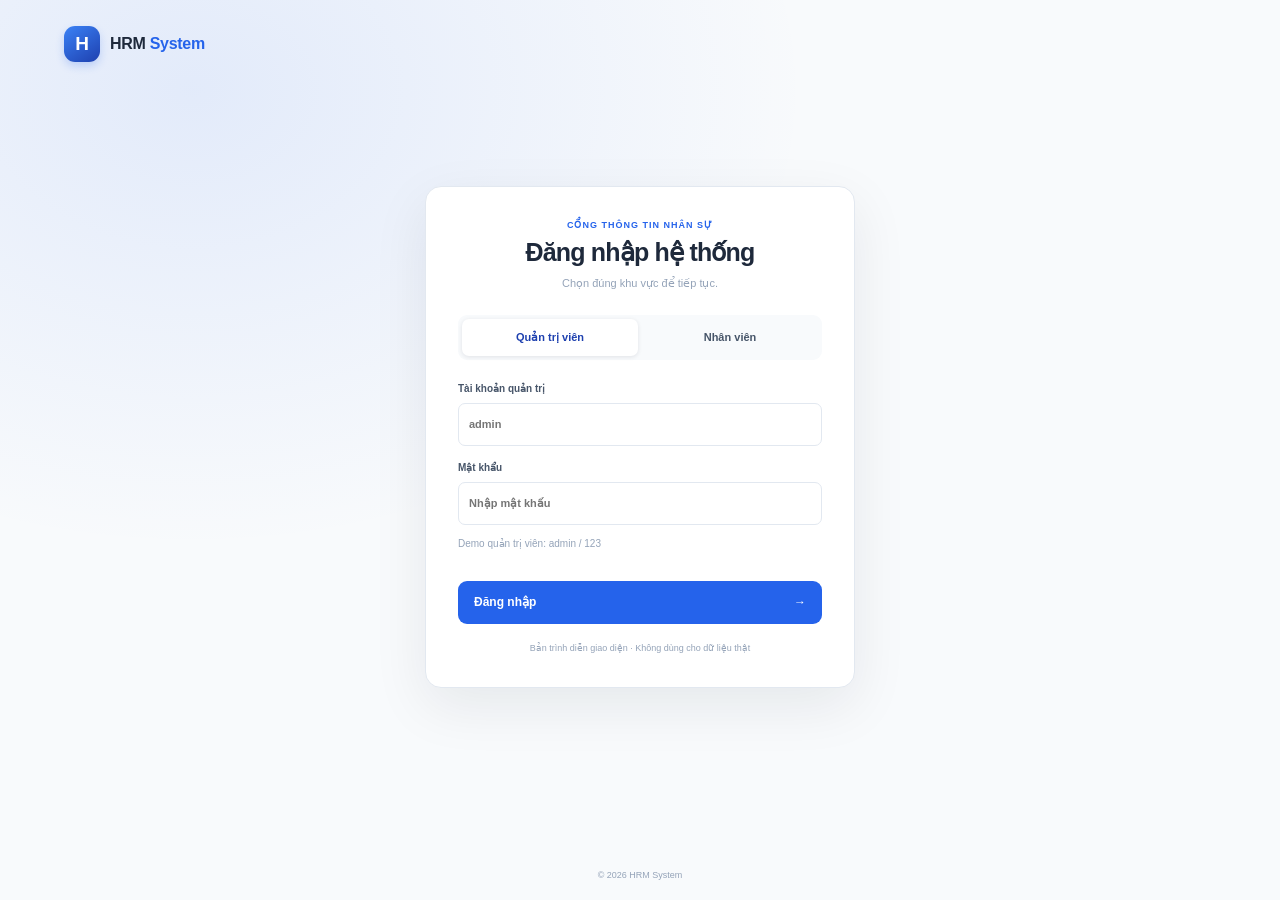
==== commit 85eb1142: "all xong" ====
--- a/index.html
+++ b/index.html
@@ -9,7 +9,26 @@
     <link rel="stylesheet" href="styles.css">
   </head>
   <body>
-    <div class="app-shell">
+    <section class="auth-screen" data-auth-screen aria-labelledby="auth-title">
+      <div class="auth-brand"><span class="brand-mark" aria-hidden="true">H</span><span>HRM <b>System</b></span></div>
+      <main class="auth-card">
+        <div class="auth-heading"><p class="eyebrow">CỔNG THÔNG TIN NHÂN SỰ</p><h1 id="auth-title">Đăng nhập hệ thống</h1><p>Chọn đúng khu vực để tiếp tục.</p></div>
+        <div class="auth-tabs" role="tablist" aria-label="Loại tài khoản">
+          <button class="auth-tab active" type="button" role="tab" aria-selected="true" data-auth-role="admin">Quản trị viên</button>
+          <button class="auth-tab" type="button" role="tab" aria-selected="false" data-auth-role="employee">Nhân viên</button>
+        </div>
+        <form class="auth-form" data-auth-form>
+          <label class="form-field" data-auth-identity-label>Tài khoản quản trị<input name="identity" type="text" autocomplete="username" required placeholder="admin"></label>
+          <label class="form-field" data-auth-password-label>Mật khẩu<input name="password" type="password" autocomplete="current-password" required placeholder="Nhập mật khẩu"></label>
+          <p class="auth-hint" data-auth-hint>Demo: admin / 123</p>
+          <p class="form-error auth-error" data-auth-error role="alert" aria-live="polite"></p>
+          <button class="action-button primary auth-submit" type="submit">Đăng nhập <span aria-hidden="true">→</span></button>
+        </form>
+        <p class="auth-footnote">Bản trình diễn giao diện · Không dùng cho dữ liệu thật</p>
+      </main>
+      <p class="auth-copyright">© 2026 HRM System</p>
+    </section>
+    <div class="app-shell" data-app-shell hidden>
       <aside class="sidebar" id="app-sidebar" aria-label="Thanh điều hướng">
         <div class="sidebar-header">
           <a class="brand" href="#" aria-label="HRM System - Tổng quan">
@@ -24,18 +43,20 @@
           <span class="workspace-arrow" aria-hidden="true">⌄</span>
         </div>
         <nav class="side-nav" aria-label="Điều hướng chính">
-          <p class="nav-label">TỔNG QUAN</p>
-          <a class="nav-link active" href="#dashboard" data-route="dashboard" aria-current="page"><span class="nav-icon" aria-hidden="true">▦</span><span>Tổng quan</span></a>
-          <p class="nav-label">QUẢN LÝ NHÂN SỰ</p>
-          <a class="nav-link" href="#employees" data-route="employees"><span class="nav-icon" aria-hidden="true">♙</span><span>Nhân viên</span></a>
-          <a class="nav-link" href="#attendance" data-route="attendance"><span class="nav-icon" aria-hidden="true">◷</span><span>Chấm công</span></a>
-          <a class="nav-link" href="#leave" data-route="leave"><span class="nav-icon" aria-hidden="true">♡</span><span>Nghỉ phép</span><span class="nav-badge" data-pending-badge>0</span></a>
-          <a class="nav-link" href="#payroll" data-route="payroll"><span class="nav-icon" aria-hidden="true">₫</span><span>Tiền lương</span></a>
-          <a class="nav-link" href="#reports" data-route="reports"><span class="nav-icon" aria-hidden="true">▤</span><span>Báo cáo</span></a>
+          <p class="nav-label admin-navigation">TỔNG QUAN</p>
+          <a class="nav-link active admin-navigation" href="#dashboard" data-route="dashboard" aria-current="page"><span class="nav-icon" aria-hidden="true">▦</span><span>Tổng quan</span></a>
+          <p class="nav-label admin-navigation">QUẢN LÝ NHÂN SỰ</p>
+          <a class="nav-link admin-navigation" href="#employees" data-route="employees"><span class="nav-icon" aria-hidden="true">♙</span><span>Nhân viên</span></a>
+          <a class="nav-link admin-navigation" href="#attendance" data-route="attendance"><span class="nav-icon" aria-hidden="true">◷</span><span>Chấm công</span></a>
+          <a class="nav-link admin-navigation" href="#leave" data-route="leave"><span class="nav-icon" aria-hidden="true">♡</span><span>Nghỉ phép</span><span class="nav-badge" data-pending-badge>0</span></a>
+          <a class="nav-link admin-navigation" href="#payroll" data-route="payroll"><span class="nav-icon" aria-hidden="true">₫</span><span>Tiền lương</span></a>
+          <a class="nav-link admin-navigation" href="#reports" data-route="reports"><span class="nav-icon" aria-hidden="true">▤</span><span>Báo cáo</span></a>
+          <p class="nav-label employee-navigation" hidden>CÁ NHÂN</p>
+          <a class="nav-link employee-navigation" href="#self" data-route="self" hidden><span class="nav-icon" aria-hidden="true">♙</span><span>Thông tin của tôi</span></a>
         </nav>
         <div class="sidebar-bottom">
           <div class="help-card"><strong>✦ &nbsp;Quản lý hiệu quả</strong><p>Mọi dữ liệu nhân sự trong một nơi.</p></div>
-          <div class="user-profile"><span class="avatar">ML</span><span class="user-copy"><strong>Minh Linh</strong><small>Quản trị viên</small></span><span aria-hidden="true">···</span></div>
+          <div class="user-profile"><span class="avatar" data-session-avatar>ML</span><span class="user-copy"><strong data-session-name>Minh Linh</strong><small data-session-role>Quản trị viên</small></span><button class="logout-button" type="button" data-logout>Đăng xuất</button></div>
         </div>
       </aside>
       <button class="sidebar-overlay" type="button" data-close-sidebar aria-label="Đóng menu"></button>
@@ -49,7 +70,7 @@
           <div class="topbar-actions">
             <span class="today-label"><span class="today-dot" aria-hidden="true"></span><time data-current-date></time></span>
             <button class="icon-button" type="button" data-theme-toggle aria-label="Chuyển sang giao diện tối" title="Chuyển Light/Dark mode"><span data-theme-icon aria-hidden="true">☾</span></button>
-            <span class="avatar" aria-label="Minh Linh">ML</span>
+            <span class="avatar" data-topbar-avatar aria-label="Minh Linh">ML</span>
           </div>
         </header>
 
@@ -121,10 +142,18 @@
                   <h3 data-selected-date></h3>
                   <div class="leave-chips" data-selected-leaves></div>
                 </section>
+
                 <div class="calendar-legend"><span class="day-indicator" aria-hidden="true"></span> Có nhân viên nghỉ phép</div>
               </article>
             </div>
             <footer class="footer">© 2026 HRM System <span aria-hidden="true">·</span> Quản lý nhân sự & tiền lương</footer>
+          </section>
+
+          <section class="module-view employee-portal" data-page="self" hidden aria-labelledby="self-title">
+            <div class="module-heading"><div><p class="eyebrow">KHÔNG GIAN CÁ NHÂN</p><h1 id="self-title">Thông tin của tôi</h1><p class="page-subtitle">Xem hồ sơ và gửi yêu cầu trực tiếp đến quản trị viên.</p></div><button class="action-button primary" type="button" data-open-own-leave>＋ Gửi yêu cầu nghỉ phép</button></div>
+            <article class="panel personal-card"><div class="personal-avatar" data-personal-avatar>NV</div><div class="personal-info"><span class="status-pill status-active">Hồ sơ nhân viên</span><h2 data-personal-name>Nhân viên</h2><p data-personal-role></p><div class="personal-meta"><span><small>Mã nhân viên</small><strong data-personal-id></strong></span><span><small>Phòng ban</small><strong data-personal-department></strong></span><span><small>Email</small><strong data-personal-email></strong></span><span><small>Ngày vào làm</small><strong data-personal-start></strong></span></div></div></article>
+            <div class="summary-cards employee-summary"><article class="summary-card"><span class="summary-icon blue">◷</span><div><small>Ngày công kỳ này</small><strong data-own-attendance>—</strong></div></article><article class="summary-card"><span class="summary-icon green">♡</span><div><small>Phép năm còn lại</small><strong data-own-leave-balance>—</strong></div></article><article class="summary-card"><span class="summary-icon purple">₫</span><div><small>Lương cơ bản</small><strong data-own-salary>—</strong></div></article></div>
+            <article class="panel data-panel"><div class="module-panel-heading"><div><h2>Yêu cầu của tôi</h2><p>Trạng thái xử lý các yêu cầu gửi đến quản trị viên.</p></div><a class="contact-admin" href="mailto:admin@hrm.vn?subject=Ho%20tro%20HRM">✉ Liên hệ quản trị viên</a></div><div class="table-scroll"><table class="module-table"><thead><tr><th>LOẠI YÊU CẦU</th><th>THỜI GIAN</th><th>SỐ NGÀY</th><th>LÝ DO</th><th>TRẠNG THÁI</th></tr></thead><tbody data-own-leave-rows></tbody></table></div></article>
           </section>
 
           <section class="module-view" data-page="employees" hidden>
--- a/styles.css
+++ b/styles.css
@@ -307,6 +307,38 @@
       .toast { position: fixed; z-index: 60; right: 24px; bottom: 24px; max-width: min(380px, calc(100vw - 32px)); padding: 12px 16px; transform: translateY(12px); border: 1px solid var(--border); border-radius: 9px; background: var(--surface); box-shadow: var(--shadow); color: var(--text); font-size: 11px; opacity: 0; pointer-events: none; transition: opacity .2s, transform .2s; }
       .toast.visible { transform: translateY(0); opacity: 1; }
       .sr-only { position: absolute; width: 1px; height: 1px; padding: 0; overflow: hidden; clip: rect(0, 0, 0, 0); white-space: nowrap; border: 0; }
+      .auth-screen { display: grid; min-height: 100vh; place-items: center; padding: 32px 18px 58px; background: radial-gradient(ellipse at 15% 10%, rgb(37 99 235 / 10%), transparent 40%), var(--canvas); }
+      .auth-brand { position: absolute; top: 26px; left: clamp(20px, 5vw, 70px); display: flex; align-items: center; gap: 10px; color: var(--text); font-size: 16px; font-weight: 800; letter-spacing: -.3px; }
+      .auth-brand b { color: var(--blue); }
+      .auth-card { width: min(100%, 430px); padding: 32px; border: 1px solid var(--border); border-radius: 16px; background: var(--surface); box-shadow: 0 18px 55px rgb(15 23 42 / 8%); }
+      .auth-heading { margin-bottom: 23px; text-align: center; }
+      .auth-heading h1 { margin: 0 0 7px; font-size: 25px; }
+      .auth-heading > p:last-child { margin: 0; color: var(--text-muted); font-size: 11px; }
+      .auth-tabs { display: grid; grid-template-columns: 1fr 1fr; gap: 4px; margin-bottom: 21px; padding: 4px; border-radius: 9px; background: var(--surface-muted); }
+      .auth-tab { min-height: 37px; border: 0; border-radius: 7px; background: transparent; color: var(--text-secondary); cursor: pointer; font-size: 11px; font-weight: 650; transition: color .2s, background .2s, box-shadow .2s; }
+      .auth-tab.active { background: var(--surface); box-shadow: 0 1px 4px rgb(15 23 42 / 10%); color: var(--blue-dark); }
+      .auth-form { display: grid; gap: 14px; }
+      .auth-form .form-field { gap: 7px; }
+      .auth-form .form-field input { min-height: 43px; }
+      .auth-hint { margin: -3px 0 0; color: var(--text-muted); font-size: 10px; }
+      .auth-error { margin: -9px 0 -5px; }
+      .auth-submit { width: 100%; min-height: 43px; justify-content: space-between; padding: 0 15px; font-size: 12px; }
+      .auth-footnote { margin: 18px 0 0; color: var(--text-muted); font-size: 9px; text-align: center; }
+      .auth-copyright { position: absolute; bottom: 18px; margin: 0; color: var(--text-muted); font-size: 9px; }
+      .logout-button { margin-left: auto; padding: 5px 7px; border: 1px solid var(--border); border-radius: 6px; background: var(--surface); color: var(--text-secondary); cursor: pointer; font-size: 8px; }
+      .logout-button:hover { border-color: #fecaca; background: var(--red-soft); color: var(--red); }
+      body.sidebar-collapsed .logout-button { display: none; }
+      .personal-card { display: flex; align-items: center; gap: 19px; margin-bottom: 16px; padding: 22px; }
+      .personal-avatar { display: grid; width: 72px; height: 72px; flex: 0 0 72px; place-items: center; border-radius: 50%; background: var(--blue-soft); color: var(--blue-dark); font-size: 21px; font-weight: 800; }
+      .personal-info { min-width: 0; flex: 1; }
+      .personal-info h2 { margin: 8px 0 0; color: var(--text); font-size: 18px; }
+      .personal-info > p { margin: 3px 0 12px; color: var(--text-muted); font-size: 10px; }
+      .personal-meta { display: grid; grid-template-columns: repeat(4, minmax(0, 1fr)); gap: 10px 18px; }
+      .personal-meta > span { display: grid; gap: 3px; }
+      .personal-meta small { color: var(--text-muted); font-size: 9px; }
+      .personal-meta strong { overflow: hidden; color: var(--text-secondary); font-size: 10px; text-overflow: ellipsis; }
+      .contact-admin { padding: 7px 10px; border: 1px solid var(--border); border-radius: 7px; color: var(--blue); font-size: 9px; font-weight: 650; text-decoration: none; white-space: nowrap; }
+      .contact-admin:hover { background: var(--blue-soft); }
 
       body.sidebar-collapsed { --sidebar-width: 78px; }
       body.sidebar-collapsed .sidebar { padding-right: 11px; padding-left: 11px; }
@@ -388,6 +420,13 @@
         .module-panel-heading { padding: 12px; }
         .dialog-content { padding: 17px; }
         .report-summary { grid-template-columns: 1fr; }
+        .auth-card { padding: 24px 19px; }
+        .auth-brand { top: 18px; left: 18px; }
+        .personal-card { align-items: flex-start; gap: 12px; padding: 15px; }
+        .personal-avatar { width: 48px; height: 48px; flex-basis: 48px; font-size: 15px; }
+        .personal-meta { grid-template-columns: repeat(2, minmax(0, 1fr)); gap: 10px; }
+        .employee-portal .module-heading .action-button { align-self: stretch; }
+        .employee-portal .module-panel-heading { align-items: flex-start; flex-direction: column; }
       }
       @media (max-width: 390px) {
         .topbar { padding: 0 10px; }
